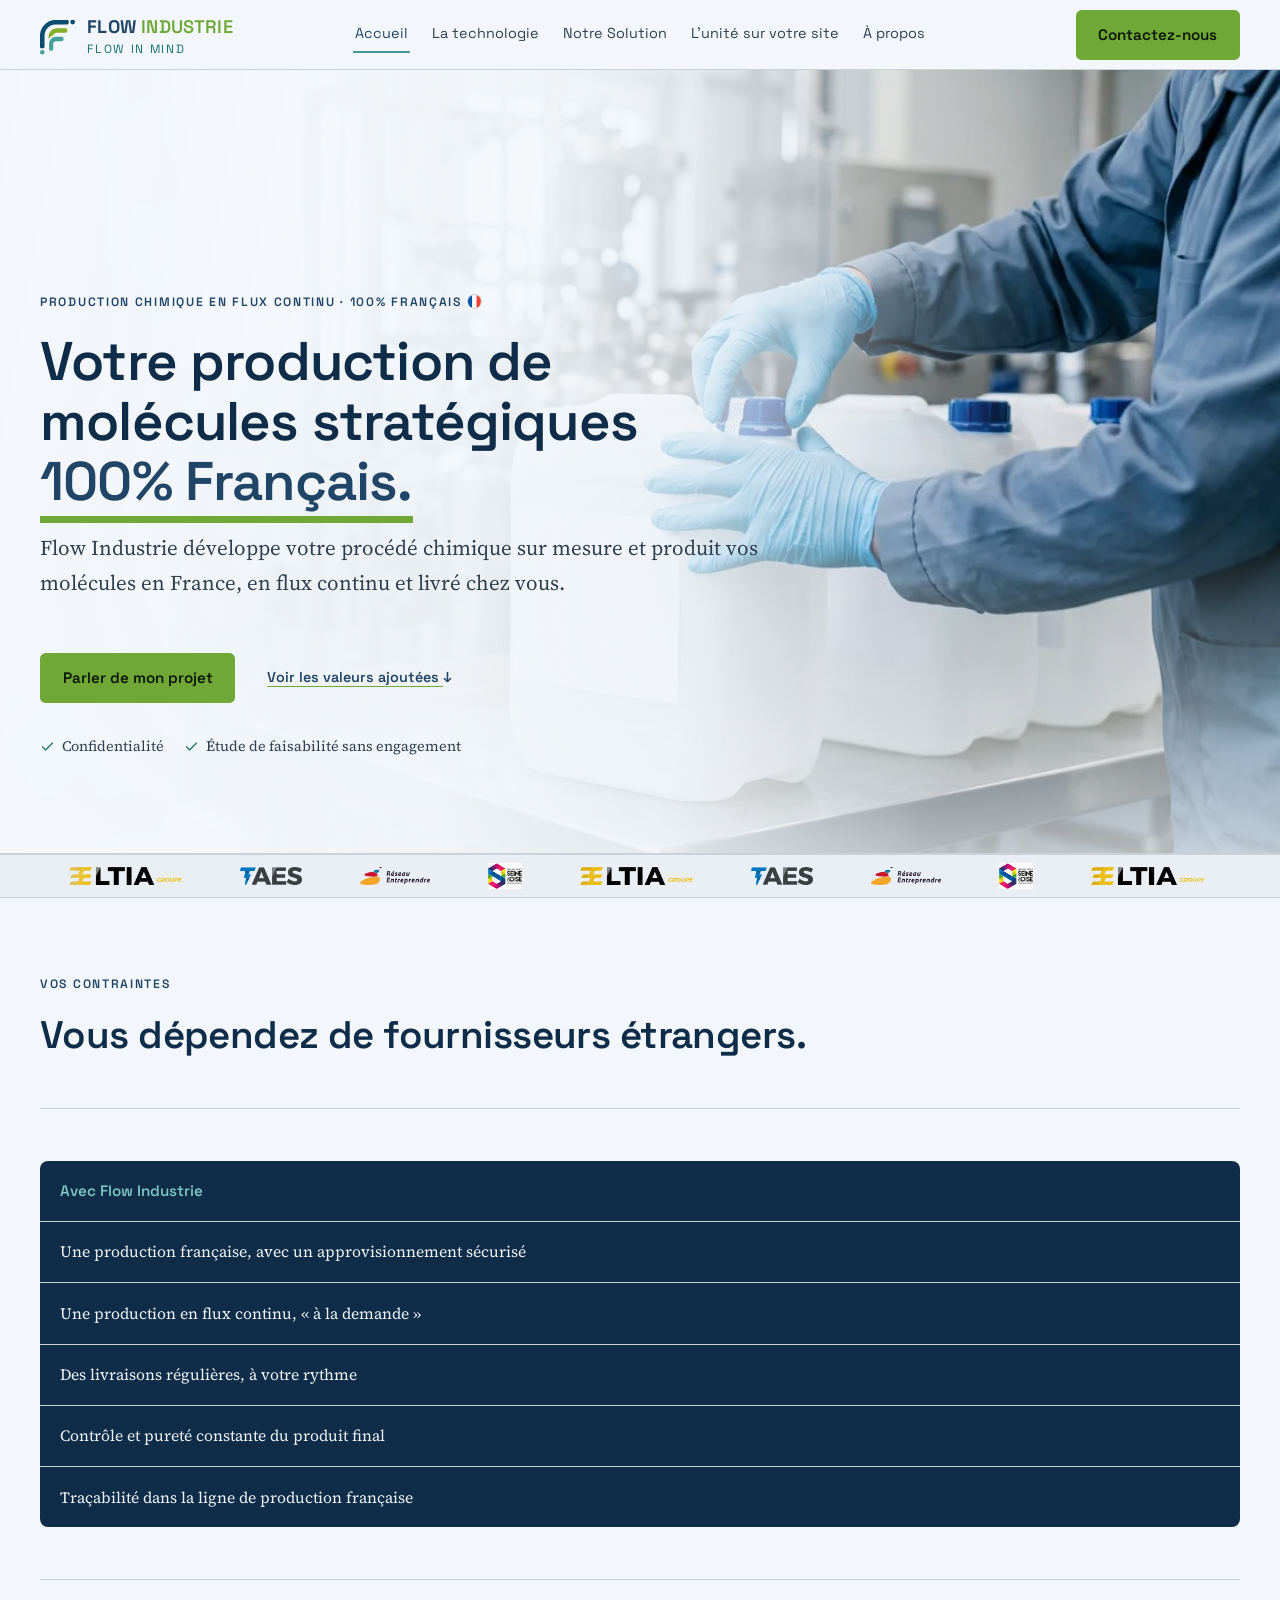
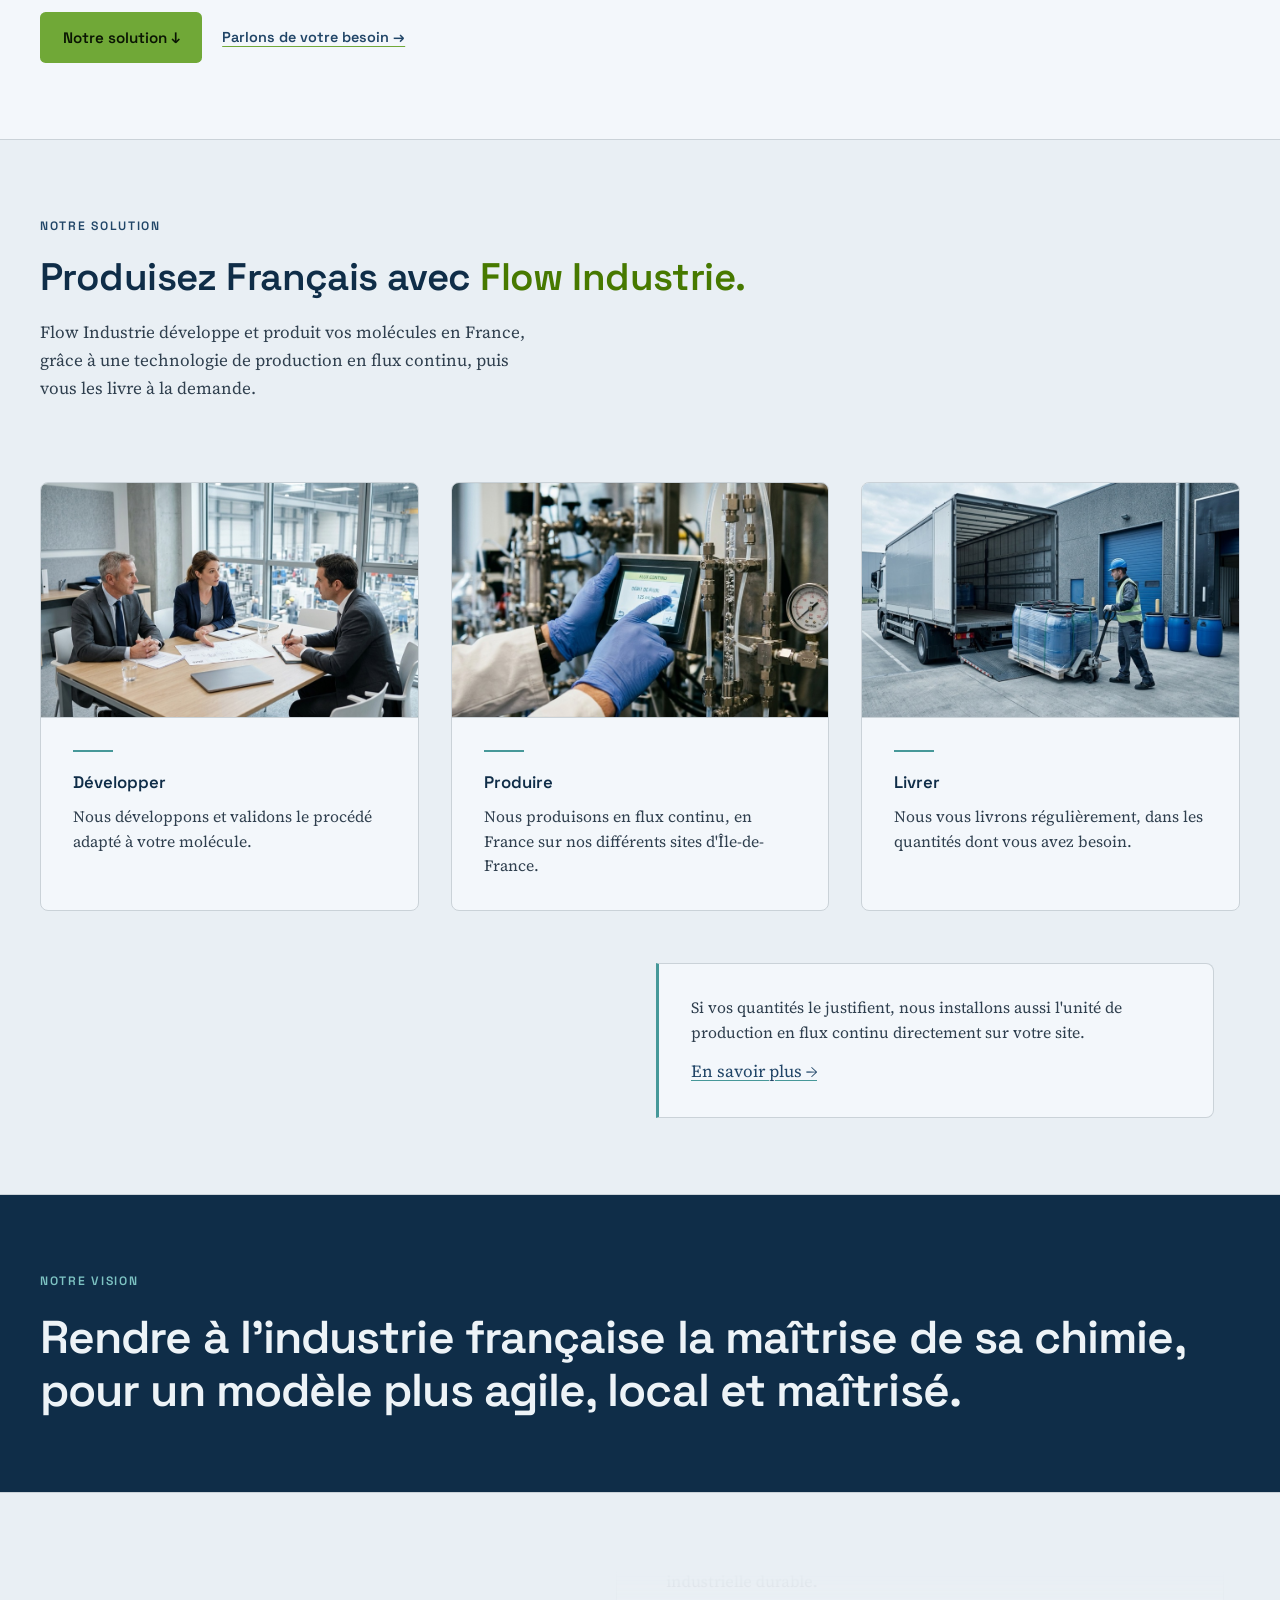
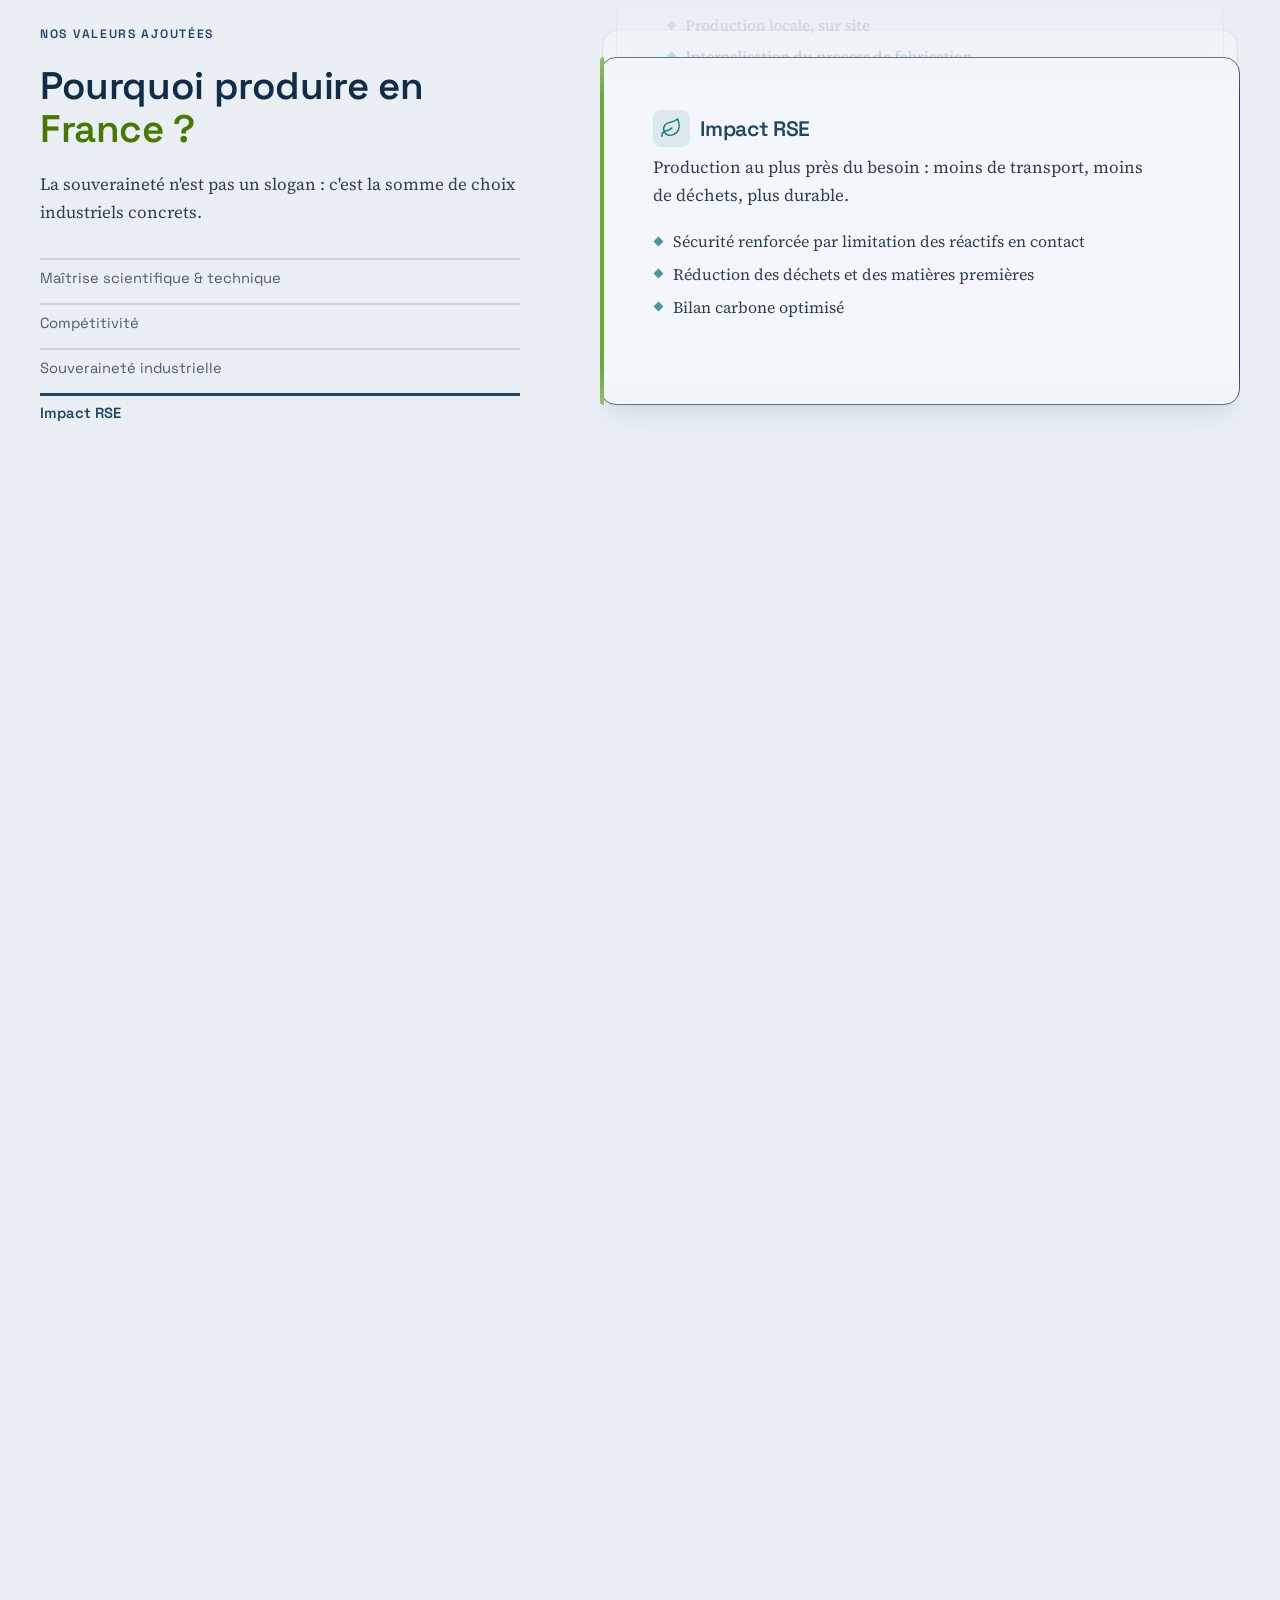
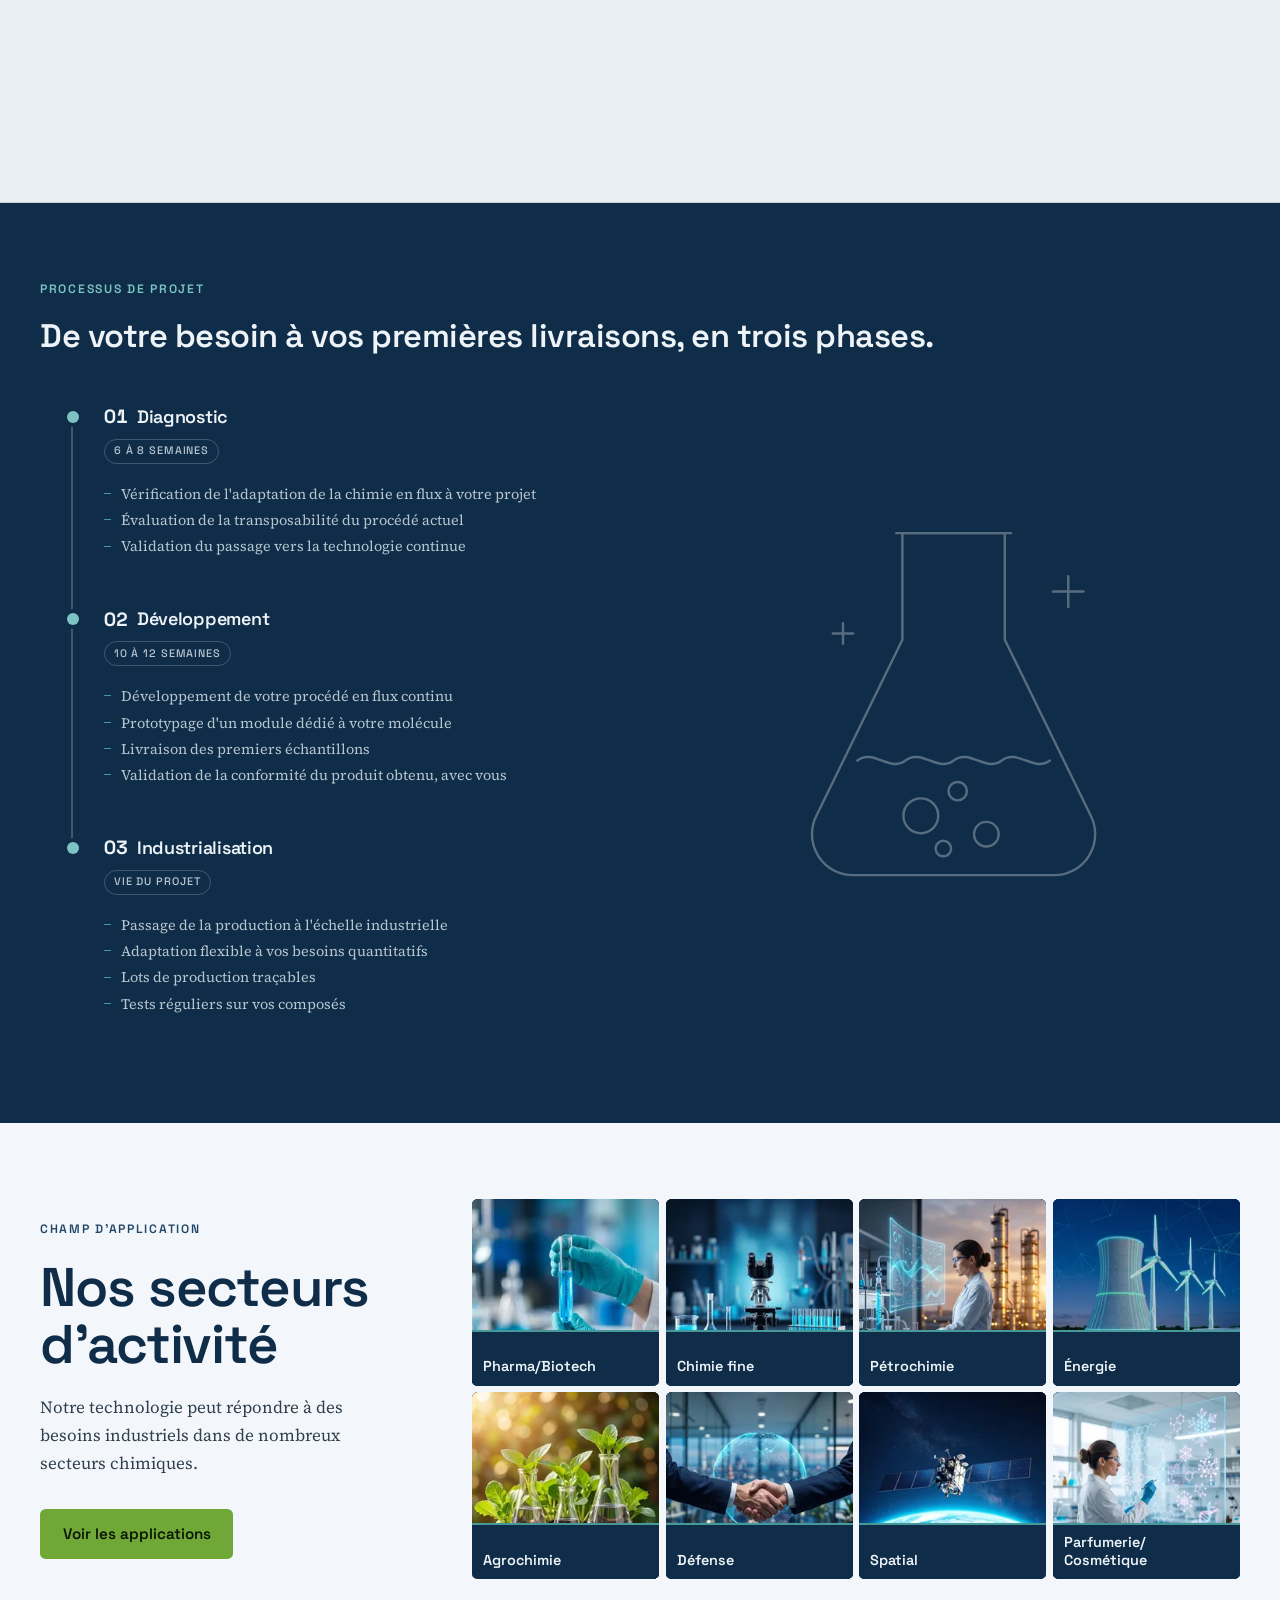
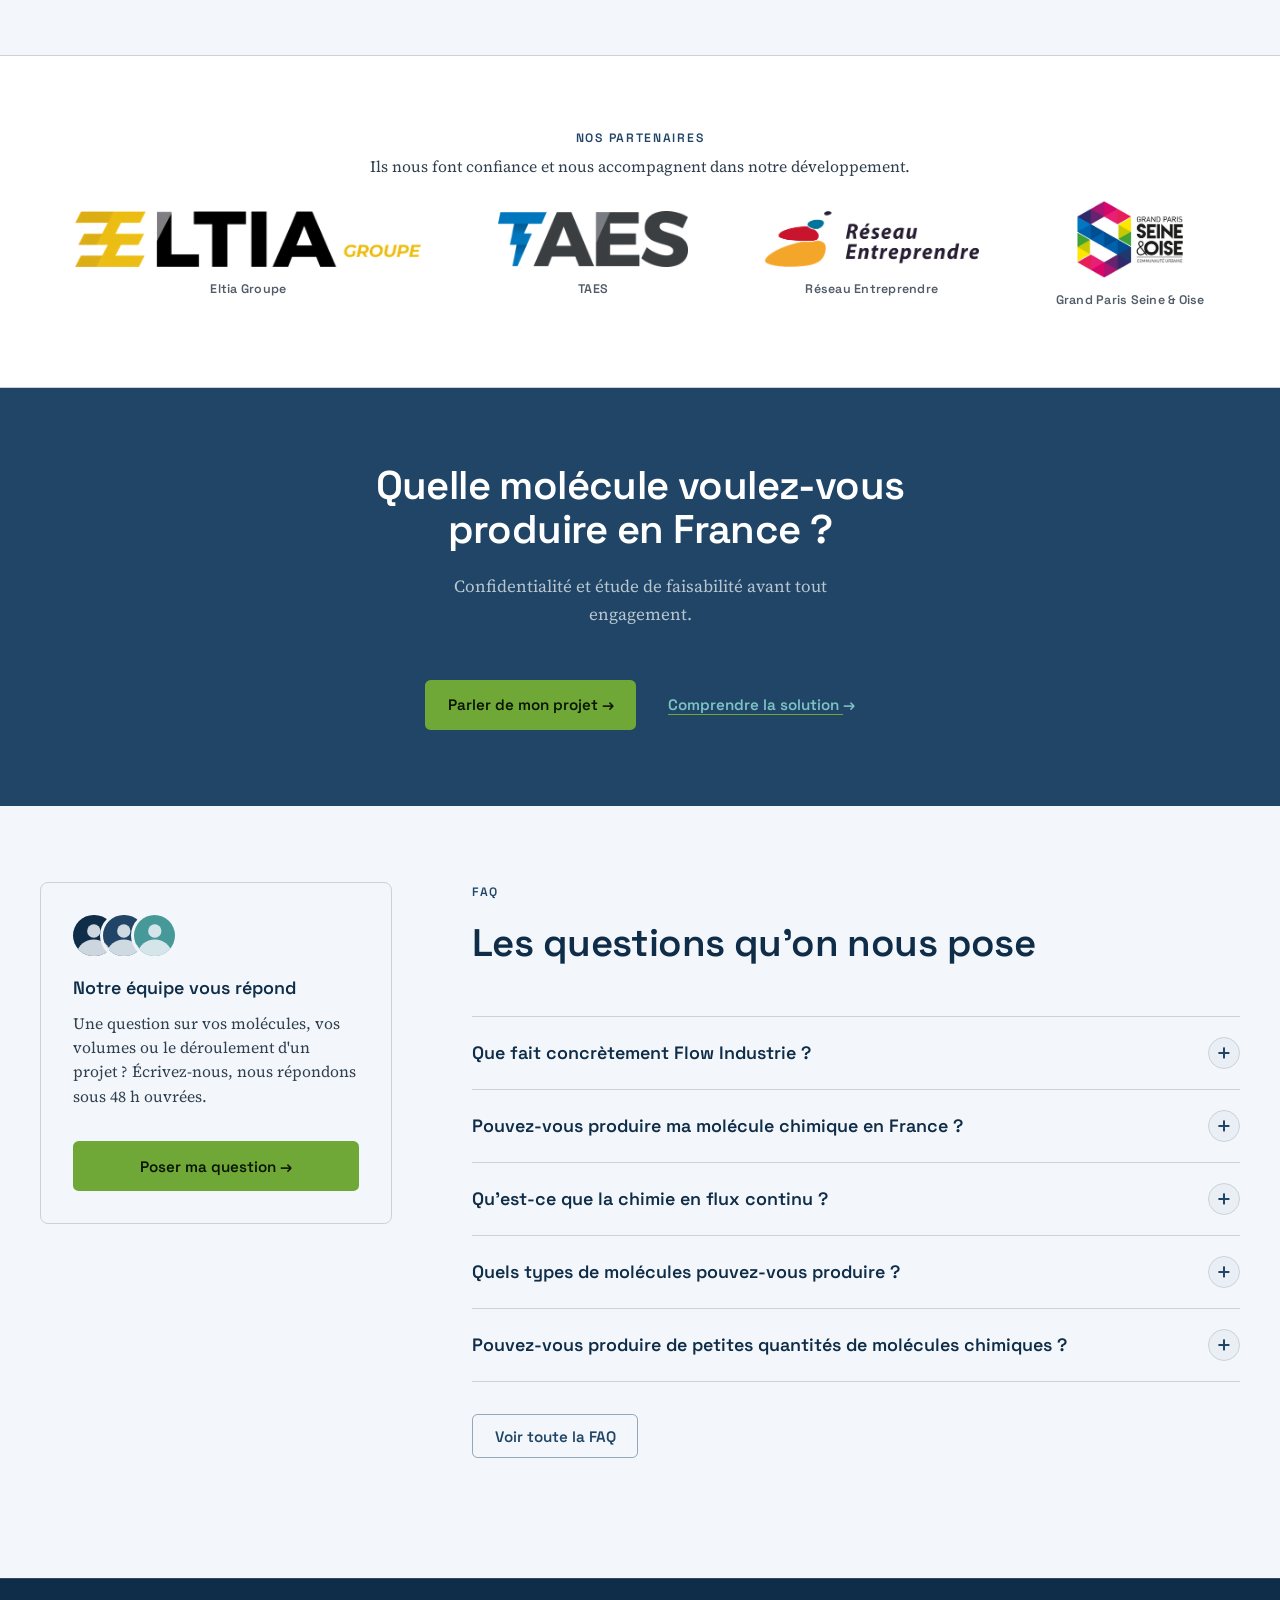
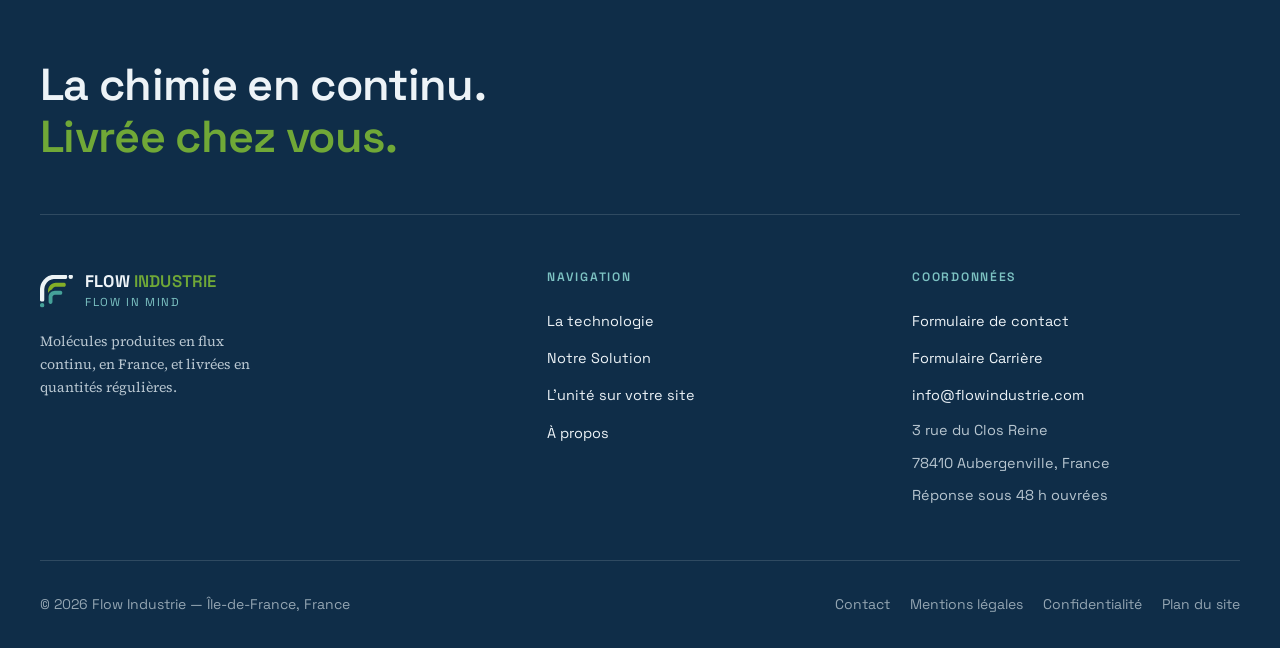
==== index.html @ 733d5241 "Apercu V3 de Flow Industrie, hebergement temporaire de demonstration Paquet construit par demo-githu" ====
<!DOCTYPE html><html lang="fr"> <head><meta name="robots" content="noindex,nofollow"><meta charset="utf-8"><meta name="viewport" content="width=device-width, initial-scale=1"><title>Flow Industrie — Vos molécules produites en France, livrées régulièrement</title><meta name="description" content="Flow Industrie produit vos molécules chimiques en flux continu, en France, et vous livre en quantités régulières : la même molécule, sans l'import."><link rel="canonical" href="https://www.flowindustrie.com/"><link rel="icon" href="favicon.svg" type="image/svg+xml"><link rel="sitemap" href="sitemap-index.xml"><meta property="og:type" content="website"><meta property="og:locale" content="fr_FR"><meta property="og:site_name" content="Flow Industrie"><meta property="og:title" content="Flow Industrie — Vos molécules produites en France, livrées régulièrement"><meta property="og:description" content="Flow Industrie produit vos molécules chimiques en flux continu, en France, et vous livre en quantités régulières : la même molécule, sans l'import."><meta property="og:url" content="https://www.flowindustrie.com/"><meta property="og:image" content="https://www.flowindustrie.com/images/og-unite-modulaire.jpg"><meta property="og:image:width" content="1200"><meta property="og:image:height" content="630"><meta property="og:image:alt" content="Vue de conception de l'unité modulaire de production chimique en flux continu Flow Industrie."><meta name="twitter:card" content="summary_large_image"><link rel="preconnect" href="https://fonts.googleapis.com"><link rel="preconnect" href="https://fonts.gstatic.com" crossorigin><link href="https://fonts.googleapis.com/css2?family=Space+Grotesk:wght@400;500;600;700&family=Source+Serif+4:opsz,wght@8..60,400;8..60,500;8..60,600&display=swap" rel="stylesheet"><script type="application/ld+json">{"@context":"https://schema.org","@type":"Organization","name":"Flow Industrie","slogan":"Flow in Mind","description":"Flow Industrie produit vos molécules chimiques en flux continu, en France, et vous livre en quantités régulières : la même molécule, sans l'import.","url":"https://www.flowindustrie.com/","logo":"https://www.flowindustrie.com/images/logo-flow-industrie.png","email":"info@flowindustrie.com","address":{"@type":"PostalAddress","streetAddress":"3 rue du Clos Reine","postalCode":"78410","addressLocality":"Aubergenville","addressRegion":"Île-de-France","addressCountry":"FR"}}</script><script type="application/ld+json">{"@context":"https://schema.org","@type":"Service","name":"Production de molécules chimiques en flux continu, livrées en France","serviceType":"Production à façon de molécules chimiques en chimie en flux continu, livrée en quantités régulières","provider":{"@type":"Organization","name":"Flow Industrie"},"areaServed":"FR","description":"Flow Industrie produit vos molécules chimiques en flux continu, en France, et vous livre en quantités régulières : la même molécule, sans l'import."}</script><script type="application/ld+json">{"@context":"https://schema.org","@type":"FAQPage","mainEntity":[{"@type":"Question","name":"Que fait concrètement Flow Industrie ?","acceptedAnswer":{"@type":"Answer","text":"Flow Industrie développe, produit et livre des molécules chimiques pour les industriels. Nous prenons en charge le développement du procédé, sa mise à l'échelle puis la production récurrente de la molécule sur notre site en France. Les produits sont ensuite livrés en quantités régulières, adaptées aux besoins de votre production."}},{"@type":"Question","name":"Pouvez-vous produire ma molécule chimique en France ?","acceptedAnswer":{"@type":"Answer","text":"Oui, sous réserve que la molécule et son procédé soient compatibles avec notre technologie de production en flux continu. Chaque projet commence par une étude de faisabilité permettant d'évaluer la molécule, le procédé, les contraintes de production et les volumes nécessaires avant tout engagement."}},{"@type":"Question","name":"Qu'est-ce que la chimie en flux continu ?","acceptedAnswer":{"@type":"Answer","text":"La chimie en flux continu consiste à faire circuler en continu les réactifs dans un équipement de production, plutôt que de réaliser la réaction par lots successifs. Cette technologie permet notamment de mieux contrôler les paramètres du procédé, de produire de manière régulière et d'adapter les volumes de production aux besoins industriels."}},{"@type":"Question","name":"Quels types de molécules pouvez-vous produire ?","acceptedAnswer":{"@type":"Answer","text":"Flow Industrie peut étudier des projets dans différents domaines de la chimie : chimie fine, pharmacie et biotech, énergie, agrochimie, pétrochimie, défense, spatial, parfumerie et cosmétique. La faisabilité dépend toutefois des caractéristiques propres à chaque molécule et de son procédé de synthèse."}},{"@type":"Question","name":"Pouvez-vous produire de petites quantités de molécules chimiques ?","acceptedAnswer":{"@type":"Answer","text":"Oui. L'un des intérêts de notre modèle est de pouvoir produire des quantités régulières, plutôt que d'imposer l'achat et le stockage de grandes quantités de produit. Les volumes peuvent évoluer en fonction des besoins du client, du kilogramme jusqu'à plusieurs dizaines de tonnes par an."}},{"@type":"Question","name":"Quels volumes pouvez-vous produire ?","acceptedAnswer":{"@type":"Answer","text":"Flow Industrie peut accompagner des besoins allant du kilogramme jusqu'à environ 100 tonnes par an, selon la molécule, le procédé et les caractéristiques du projet. Les volumes sont définis avec le client en fonction de sa consommation et de ses besoins industriels."}},{"@type":"Question","name":"Pourquoi produire une molécule chimique en France ?","acceptedAnswer":{"@type":"Answer","text":"Produire une molécule en France permet de réduire la dépendance à un fournisseur éloigné, de mieux maîtriser son approvisionnement et de limiter les contraintes liées au transport et au stockage. Pour une molécule stratégique, une production locale peut également contribuer à sécuriser la continuité de la production industrielle."}},{"@type":"Question","name":"Flow Industrie fait-elle de la sous-traitance chimique ?","acceptedAnswer":{"@type":"Answer","text":"Flow Industrie accompagne les industriels dans le développement, l'industrialisation et la production de leurs molécules chimiques. Notre intervention couvre notamment la mise au point du procédé, la production en flux continu en France et les livraisons régulières du produit fini."}},{"@type":"Question","name":"Comment se déroule un projet avec Flow Industrie ?","acceptedAnswer":{"@type":"Answer","text":"Un projet commence par l'identification de la molécule et une étude de faisabilité. Si le projet est compatible avec notre technologie, nous développons et validons le procédé, puis nous passons à la production et à la mise en place des livraisons récurrentes. Étude de faisabilité → Développement du procédé → Mise à l'échelle → Production → Livraisons régulières"}},{"@type":"Question","name":"Quels sont les avantages de la production chimique en flux continu ?","acceptedAnswer":{"@type":"Answer","text":"La production en flux continu permet notamment un meilleur contrôle du procédé, une production régulière et une adaptation des volumes aux besoins industriels. Elle peut également réduire certaines contraintes liées à la production par lots, selon la nature de la molécule et du procédé."}}]}</script><script>
      (function () {
        var racine = document.documentElement;
        if (window.matchMedia('(prefers-reduced-motion: reduce)').matches) return;
        racine.classList.add('js-mouvement');
        window.setTimeout(function () {
          if (racine.dataset.mouvement !== 'pret') racine.classList.remove('js-mouvement');
        }, 2500);
      })();
    </script><link rel="stylesheet" href="_astro/a-propos.DqSEigQd.css">
<link rel="stylesheet" href="_astro/index.Ccpy-rW3.css">
<link rel="stylesheet" href="_astro/applications.D3SaBpTM.css">
<style>.roulette[data-astro-cid-ecwx7uhs]{display:grid;gap:var(--space-md);list-style:none}.pilier[data-astro-cid-ecwx7uhs]{position:relative;background:var(--color-paper);border:var(--rule);border-radius:var(--radius-lg);padding:var(--space-xl);transition:border-color var(--dur) var(--ease-out),box-shadow var(--dur) var(--ease-out)}@media(max-width:900px){.pilier[data-astro-cid-ecwx7uhs]{padding:var(--space-lg)}}.pilier[data-astro-cid-ecwx7uhs]:hover,.roulette[data-astro-cid-ecwx7uhs][data-pilotage]>.pilier[data-astro-cid-ecwx7uhs]:hover{border-color:var(--color-teal);box-shadow:var(--ombre-survol)}@media(prefers-reduced-motion:reduce){.pilier[data-astro-cid-ecwx7uhs]{transition:none}}.pilier[data-astro-cid-ecwx7uhs]:before{content:"";position:absolute;left:-1px;top:-1px;bottom:-1px;width:.25rem;border-radius:var(--radius-lg) 0 0 var(--radius-lg);background:transparent;transition:background-color var(--dur)}.pilier[data-astro-cid-ecwx7uhs] h3[data-astro-cid-ecwx7uhs]{font-size:var(--text-lg);color:var(--color-petrol)}.resume[data-astro-cid-ecwx7uhs]{margin-top:.4rem;font-size:var(--text-body);color:var(--color-ink-2);max-width:56ch}.points[data-astro-cid-ecwx7uhs]{margin-top:var(--space-md);display:grid;gap:.55rem;list-style:none}.points[data-astro-cid-ecwx7uhs] li[data-astro-cid-ecwx7uhs]{position:relative;padding-left:1.25rem;font-size:1rem;line-height:1.5;color:var(--color-ink-2)}.points[data-astro-cid-ecwx7uhs] li[data-astro-cid-ecwx7uhs]:before{content:"";position:absolute;left:.1rem;top:.52em;width:.4375rem;height:.4375rem;background:var(--color-teal);transform:rotate(45deg)}.roulette[data-astro-cid-ecwx7uhs][data-pilotage]{position:relative;gap:0;padding-block:5.5rem;mask-image:linear-gradient(to bottom,transparent 0,#000 24%,#000 76%,transparent 100%);-webkit-mask-image:linear-gradient(to bottom,transparent 0,#000 24%,#000 76%,transparent 100%)}.roulette[data-astro-cid-ecwx7uhs][data-pilotage]>.pilier[data-astro-cid-ecwx7uhs]{grid-area:1 / 1;--force: 0;border-color:color-mix(in oklab,var(--color-petrol) calc(var(--force) * 100%),var(--color-rule));box-shadow:0 1px 2px oklch(29% .06 248 / calc(.06 * var(--force))),0 .875rem 2rem -.75rem oklch(29% .06 248 / calc(.26 * var(--force)));will-change:transform,opacity}.roulette[data-astro-cid-ecwx7uhs][data-pilotage]>.pilier[data-astro-cid-ecwx7uhs]:before{background:var(--color-accent);opacity:var(--force);transition:none}.commandes[data-astro-cid-ecwx7uhs][hidden]{display:none}.commandes[data-astro-cid-ecwx7uhs]{margin-top:var(--space-lg);display:grid}.commande[data-astro-cid-ecwx7uhs]{width:100%;background:none;border:0;padding:0 0 .9rem;cursor:pointer;text-align:left;font-family:var(--font-display);min-height:2.75rem;display:flex;flex-direction:column;align-items:stretch;justify-content:flex-start}.commande[data-astro-cid-ecwx7uhs] .visuel[data-astro-cid-ecwx7uhs]{display:block;height:2px;background:var(--color-rule);transition:background-color var(--dur),height var(--dur),margin-bottom var(--dur)}.commande[data-astro-cid-ecwx7uhs] .etiquette[data-astro-cid-ecwx7uhs]{display:block;margin-top:.55rem;font-size:.92rem;line-height:1.35;color:var(--color-muted);transition:color var(--dur)}.commande[data-astro-cid-ecwx7uhs]:hover .visuel[data-astro-cid-ecwx7uhs]{background:var(--color-teal)}.commande[data-astro-cid-ecwx7uhs]:hover .etiquette[data-astro-cid-ecwx7uhs]{color:var(--color-ink-2)}.commande[data-astro-cid-ecwx7uhs]:focus-visible{outline:2px solid var(--color-focus);outline-offset:.25rem;border-radius:2px}.commande[data-astro-cid-ecwx7uhs]:active .visuel[data-astro-cid-ecwx7uhs]{background:var(--color-petrol)}.commande[data-astro-cid-ecwx7uhs][aria-current=true] .visuel[data-astro-cid-ecwx7uhs]{background:var(--color-petrol);height:.1875rem;margin-bottom:-1px}.commande[data-astro-cid-ecwx7uhs][aria-current=true] .etiquette[data-astro-cid-ecwx7uhs]{color:var(--color-petrol);font-weight:600}
.surtitre-section[data-astro-cid-xhkvyzga]{font-family:var(--font-display);font-size:.76rem;font-weight:600;letter-spacing:.14em;text-transform:uppercase;color:var(--color-petrol);margin-bottom:var(--space-md)}.vision[data-astro-cid-xhkvyzga]{background:var(--color-petrol-deep);border-block:var(--rule)}.vision[data-astro-cid-xhkvyzga] .wrap[data-astro-cid-xhkvyzga]{padding-block:var(--rythme-demi)}.vision[data-astro-cid-xhkvyzga].part-empruntee{margin-top:2.75rem}.vision[data-astro-cid-xhkvyzga] .surtitre-section[data-astro-cid-xhkvyzga]{color:var(--color-teal-clair)}.phrase[data-astro-cid-xhkvyzga]{font-family:var(--font-display);font-weight:600;font-size:clamp(1.75rem,3.6vw,3.05rem);line-height:1.14;letter-spacing:-.02em;color:var(--color-on-dark)}.vision[data-astro-cid-xhkvyzga][data-pilotage] .mot[data-astro-cid-xhkvyzga]{opacity:0;transition:opacity .45s var(--ease-out)}.vision[data-astro-cid-xhkvyzga][data-pilotage] .mot[data-astro-cid-xhkvyzga].allume{opacity:1}
.cta-fin[data-astro-cid-ozoyvow7]{background:var(--color-petrol-deep);color:var(--color-on-dark)}.cta-fin[data-astro-cid-ozoyvow7].fond-petrol{background:var(--color-petrol)}.cta-fin[data-astro-cid-ozoyvow7] .wrap[data-astro-cid-ozoyvow7]{padding-block:var(--rythme-demi) var(--space-3xl);text-align:center}.cta-fin[data-astro-cid-ozoyvow7].suivie .wrap[data-astro-cid-ozoyvow7]{padding-bottom:var(--rythme-demi)}.cta-titre[data-astro-cid-ozoyvow7]{font-size:clamp(1.8rem,3.4vw,2.5rem);color:#fff;max-width:24ch;margin-inline:auto}.cta-texte[data-astro-cid-ozoyvow7]{margin-top:var(--space-md);color:var(--color-on-dark-2);max-width:52ch;margin-inline:auto}.cta-actions[data-astro-cid-ozoyvow7]{margin-top:var(--space-xl);display:flex;flex-wrap:wrap;align-items:center;justify-content:center;gap:var(--space-lg)}.cta-secondaire[data-astro-cid-ozoyvow7]{font-family:var(--font-display);font-weight:600;font-size:.95rem;color:var(--color-teal-clair);text-decoration-color:var(--color-accent)}
</style>
<link rel="stylesheet" href="_astro/applications.BpqbabYR.css"><link rel="stylesheet" href="_astro/mobile-partage.css"></head> <body> <a class="saut-contenu" href="#contenu">Aller au contenu principal</a> <header class="entete" data-astro-cid-dmqpwcec>  <!-- Niveau 2 — barre principale --> <div class="wrap barre" data-astro-cid-dmqpwcec> <a class="marque" href="index.html" data-astro-cid-dmqpwcec>  <img class="marque-signe" src="logo-flow-industrie.svg" alt="" width="972" height="959" data-astro-cid-dmqpwcec> <span class="marque-texte" data-astro-cid-dmqpwcec> <span class="marque-nom" data-astro-cid-dmqpwcec><b data-astro-cid-dmqpwcec>FLOW</b> <span data-astro-cid-dmqpwcec>INDUSTRIE</span></span> <span class="marque-baseline" data-astro-cid-dmqpwcec>Flow in Mind</span> </span> </a> <nav class="liens" id="menu-principal" aria-label="Navigation principale" data-astro-cid-dmqpwcec> <a href="index.html" aria-current="page" data-astro-cid-dmqpwcec> Accueil </a><a href="technologie/index.html" data-astro-cid-dmqpwcec> La technologie </a><a href="applications/index.html" data-astro-cid-dmqpwcec> Notre Solution </a><a href="unite-sur-votre-site/index.html" data-astro-cid-dmqpwcec> L&#39;unité sur votre site </a><a href="a-propos/index.html" data-astro-cid-dmqpwcec> À propos </a> <a class="btn btn-accent cta-menu" href="contact/index.html" data-astro-cid-dmqpwcec>Contactez-nous</a> </nav> <div class="actions-entete" data-astro-cid-dmqpwcec><a class="btn btn-accent cta-entete" href="contact/index.html" data-astro-cid-dmqpwcec>Contactez-nous</a><button type="button" class="bouton-menu" id="bouton-menu" aria-controls="menu-principal" aria-expanded="false" data-astro-cid-dmqpwcec><span class="barres-menu" aria-hidden="true" data-astro-cid-dmqpwcec><span data-astro-cid-dmqpwcec></span><span data-astro-cid-dmqpwcec></span><span data-astro-cid-dmqpwcec></span></span>Menu</button></div> </div> </header>  <script type="module">const t=document.querySelector(".entete");if(t){let s=null;const l=()=>{const e=window.scrollY>8;e!==s&&(s=e,e?t.dataset.defile="":delete t.dataset.defile)};window.addEventListener("scroll",l,{passive:!0}),l()}</script> <main id="contenu">  <section class="hero" data-astro-cid-j7pv25f6> <div class="wrap hero-grille" data-astro-cid-j7pv25f6>  <div class="hero-texte" data-anim-groupe="monte" data-astro-cid-j7pv25f6>  <p class="hero-surtitre" data-astro-cid-j7pv25f6>Production&nbsp;chimique en&nbsp;flux&nbsp;continu&nbsp;·&nbsp;100%&nbsp;Français<span class="drapeau" role="img" aria-label="France" data-astro-cid-j7pv25f6><svg viewBox="0 0 3 3" width="14" height="14" preserveAspectRatio="none" aria-hidden="true" data-astro-cid-j7pv25f6><rect width="1" height="3" x="0" fill="#0055A4"/><rect width="1" height="3" x="1" fill="#FFFFFF"/><rect width="1" height="3" x="2" fill="#EF4135"/></svg></span></p>   <h1 data-astro-cid-j7pv25f6>Votre production de molécules stratégiques <em class="vert" data-anim="souligne" data-retard="3" data-astro-cid-j7pv25f6>100% Français.</em></h1>  <p class="hero-chapo" data-astro-cid-j7pv25f6>
Flow Industrie développe votre procédé chimique sur mesure et produit vos
          molécules en France, en flux continu et livré chez vous.
</p>  <div class="cta" data-astro-cid-j7pv25f6> <a class="btn btn-accent" href="contact/index.html" data-astro-cid-j7pv25f6>Parler de mon projet</a> <a class="hero-ancre lien-appui" data-sens="bas" href="#valeurs-ajoutees" data-astro-cid-j7pv25f6>Voir les valeurs ajoutées <span aria-hidden="true" data-astro-cid-j7pv25f6>↓</span></a> </div> <ul class="hero-appui" data-astro-cid-j7pv25f6><li data-astro-cid-j7pv25f6><svg class="glyphe" viewBox="0 0 24 24" width="15" height="15" fill="none" stroke="currentColor" stroke-width="2" stroke-linecap="round" stroke-linejoin="round" aria-hidden="true" data-astro-cid-j7pv25f6><path d="m4 12.5 5 5L20 6.5"/></svg><span data-astro-cid-j7pv25f6>Confidentialité</span></li><li data-astro-cid-j7pv25f6><svg class="glyphe" viewBox="0 0 24 24" width="15" height="15" fill="none" stroke="currentColor" stroke-width="2" stroke-linecap="round" stroke-linejoin="round" aria-hidden="true" data-astro-cid-j7pv25f6><path d="m4 12.5 5 5L20 6.5"/></svg><span data-astro-cid-j7pv25f6>Étude de faisabilité sans engagement</span></li></ul> </div> </div>   <picture data-astro-cid-j7pv25f6><!-- Sur telephone et tablette, une photo nativement en portrait (1536x2752), composee pour ce cadre : plafond clair en haut ou se pose le titre, atelier au milieu, bidon et mains gantees en bas. Elle remplit tout le hero, la ou le recadrage paysage precedent ne tenait que la moitie haute. --><source media="(max-width:860px)" type="image/webp" srcset="_astro/unite-hall-espace-texte.BmQSYcXX_port800.webp 800w, _astro/unite-hall-espace-texte.BmQSYcXX_port1536.webp 1536w" sizes="100vw" data-astro-cid-j7pv25f6><img src="_astro/unite-hall-espace-texte.BmQSYcXX_2mOYdv.webp" srcset="_astro/unite-hall-espace-texte.BmQSYcXX_HS0qW.webp 760w, _astro/unite-hall-espace-texte.BmQSYcXX_1jfOqG.webp 1100w, _astro/unite-hall-espace-texte.BmQSYcXX_1F0tlM.webp 1600w, _astro/unite-hall-espace-texte.BmQSYcXX_2mOYdv.webp 1928w" data-anim="voile" data-retard="2" alt="Mains gantées refermant un bidon de produit chimique fini sur une table en inox, atelier de production en arrière-plan." sizes="100vw" loading="eager" fetchpriority="high" data-astro-cid-j7pv25f6="true" decoding="async" width="1928" height="816" class="hero-photo"></picture> </section><section class="bandeau-partenaires" aria-label="Nos partenaires" data-astro-cid-4k7yywj5> <div class="bandeau-interieur" data-astro-cid-4k7yywj5> <div class="piste" data-astro-cid-4k7yywj5> <div class="defile" data-astro-cid-4k7yywj5> <ul class="logos-bande" data-astro-cid-4k7yywj5> <li style="--echelle:1" data-astro-cid-4k7yywj5> <img src="images/partenaires/eltia.png" alt="Eltia Groupe" decoding="async" data-astro-cid-4k7yywj5> </li><li style="--echelle:1" data-astro-cid-4k7yywj5> <img src="images/partenaires/taes.png" alt="TAES" decoding="async" data-astro-cid-4k7yywj5> </li><li style="--echelle:1" data-astro-cid-4k7yywj5> <img src="images/partenaires/reseau-entreprendre.png" alt="Réseau Entreprendre" decoding="async" data-astro-cid-4k7yywj5> </li><li style="--echelle:1.4" data-astro-cid-4k7yywj5> <img src="images/partenaires/grand-paris-seine-oise.png" alt="Grand Paris Seine &amp; Oise" decoding="async" data-astro-cid-4k7yywj5> </li> </ul><ul class="logos-bande" aria-hidden="true" data-astro-cid-4k7yywj5> <li style="--echelle:1" data-astro-cid-4k7yywj5> <img src="images/partenaires/eltia.png" alt="" decoding="async" data-astro-cid-4k7yywj5> </li><li style="--echelle:1" data-astro-cid-4k7yywj5> <img src="images/partenaires/taes.png" alt="" decoding="async" data-astro-cid-4k7yywj5> </li><li style="--echelle:1" data-astro-cid-4k7yywj5> <img src="images/partenaires/reseau-entreprendre.png" alt="" decoding="async" data-astro-cid-4k7yywj5> </li><li style="--echelle:1.4" data-astro-cid-4k7yywj5> <img src="images/partenaires/grand-paris-seine-oise.png" alt="" decoding="async" data-astro-cid-4k7yywj5> </li> </ul><ul class="logos-bande" aria-hidden="true" data-astro-cid-4k7yywj5> <li style="--echelle:1" data-astro-cid-4k7yywj5> <img src="images/partenaires/eltia.png" alt="" decoding="async" data-astro-cid-4k7yywj5> </li><li style="--echelle:1" data-astro-cid-4k7yywj5> <img src="images/partenaires/taes.png" alt="" decoding="async" data-astro-cid-4k7yywj5> </li><li style="--echelle:1" data-astro-cid-4k7yywj5> <img src="images/partenaires/reseau-entreprendre.png" alt="" decoding="async" data-astro-cid-4k7yywj5> </li><li style="--echelle:1.4" data-astro-cid-4k7yywj5> <img src="images/partenaires/grand-paris-seine-oise.png" alt="" decoding="async" data-astro-cid-4k7yywj5> </li> </ul><ul class="logos-bande" aria-hidden="true" data-astro-cid-4k7yywj5> <li style="--echelle:1" data-astro-cid-4k7yywj5> <img src="images/partenaires/eltia.png" alt="" decoding="async" data-astro-cid-4k7yywj5> </li><li style="--echelle:1" data-astro-cid-4k7yywj5> <img src="images/partenaires/taes.png" alt="" decoding="async" data-astro-cid-4k7yywj5> </li><li style="--echelle:1" data-astro-cid-4k7yywj5> <img src="images/partenaires/reseau-entreprendre.png" alt="" decoding="async" data-astro-cid-4k7yywj5> </li><li style="--echelle:1.4" data-astro-cid-4k7yywj5> <img src="images/partenaires/grand-paris-seine-oise.png" alt="" decoding="async" data-astro-cid-4k7yywj5> </li> </ul><ul class="logos-bande" aria-hidden="true" data-astro-cid-4k7yywj5> <li style="--echelle:1" data-astro-cid-4k7yywj5> <img src="images/partenaires/eltia.png" alt="" decoding="async" data-astro-cid-4k7yywj5> </li><li style="--echelle:1" data-astro-cid-4k7yywj5> <img src="images/partenaires/taes.png" alt="" decoding="async" data-astro-cid-4k7yywj5> </li><li style="--echelle:1" data-astro-cid-4k7yywj5> <img src="images/partenaires/reseau-entreprendre.png" alt="" decoding="async" data-astro-cid-4k7yywj5> </li><li style="--echelle:1.4" data-astro-cid-4k7yywj5> <img src="images/partenaires/grand-paris-seine-oise.png" alt="" decoding="async" data-astro-cid-4k7yywj5> </li> </ul><ul class="logos-bande" aria-hidden="true" data-astro-cid-4k7yywj5> <li style="--echelle:1" data-astro-cid-4k7yywj5> <img src="images/partenaires/eltia.png" alt="" decoding="async" data-astro-cid-4k7yywj5> </li><li style="--echelle:1" data-astro-cid-4k7yywj5> <img src="images/partenaires/taes.png" alt="" decoding="async" data-astro-cid-4k7yywj5> </li><li style="--echelle:1" data-astro-cid-4k7yywj5> <img src="images/partenaires/reseau-entreprendre.png" alt="" decoding="async" data-astro-cid-4k7yywj5> </li><li style="--echelle:1.4" data-astro-cid-4k7yywj5> <img src="images/partenaires/grand-paris-seine-oise.png" alt="" decoding="async" data-astro-cid-4k7yywj5> </li> </ul><ul class="logos-bande" aria-hidden="true" data-astro-cid-4k7yywj5> <li style="--echelle:1" data-astro-cid-4k7yywj5> <img src="images/partenaires/eltia.png" alt="" decoding="async" data-astro-cid-4k7yywj5> </li><li style="--echelle:1" data-astro-cid-4k7yywj5> <img src="images/partenaires/taes.png" alt="" decoding="async" data-astro-cid-4k7yywj5> </li><li style="--echelle:1" data-astro-cid-4k7yywj5> <img src="images/partenaires/reseau-entreprendre.png" alt="" decoding="async" data-astro-cid-4k7yywj5> </li><li style="--echelle:1.4" data-astro-cid-4k7yywj5> <img src="images/partenaires/grand-paris-seine-oise.png" alt="" decoding="async" data-astro-cid-4k7yywj5> </li> </ul><ul class="logos-bande" aria-hidden="true" data-astro-cid-4k7yywj5> <li style="--echelle:1" data-astro-cid-4k7yywj5> <img src="images/partenaires/eltia.png" alt="" decoding="async" data-astro-cid-4k7yywj5> </li><li style="--echelle:1" data-astro-cid-4k7yywj5> <img src="images/partenaires/taes.png" alt="" decoding="async" data-astro-cid-4k7yywj5> </li><li style="--echelle:1" data-astro-cid-4k7yywj5> <img src="images/partenaires/reseau-entreprendre.png" alt="" decoding="async" data-astro-cid-4k7yywj5> </li><li style="--echelle:1.4" data-astro-cid-4k7yywj5> <img src="images/partenaires/grand-paris-seine-oise.png" alt="" decoding="async" data-astro-cid-4k7yywj5> </li> </ul> </div> </div> </div> </section>     <section class="split" id="le-constat" aria-labelledby="titre-constat" data-astro-cid-j7pv25f6> <div class="wrap" data-astro-cid-j7pv25f6> <div class="constat-tete" data-anim-groupe="monte" data-astro-cid-j7pv25f6>  <p class="surtitre-section" data-astro-cid-j7pv25f6>Vos contraintes</p>  <h2 class="titre-section" id="titre-constat" data-astro-cid-j7pv25f6>Vous dépendez de fournisseurs étrangers.</h2>  </div>  <div class="bascule-cadre" data-anim="carte" data-retard="1" data-astro-cid-j7pv25f6> <table class="bascule" role="table" data-astro-cid-j7pv25f6>  <caption class="legende-masquee" data-astro-cid-j7pv25f6>Ce qu&#39;une production française et livrée change pour vous.</caption> <thead role="rowgroup" data-astro-cid-j7pv25f6> <tr role="row" data-astro-cid-j7pv25f6> <th role="columnheader" scope="col" class="col-flow" data-astro-cid-j7pv25f6>Avec Flow Industrie</th> </tr> </thead> <tbody role="rowgroup" data-astro-cid-j7pv25f6>  <tr role="row" data-astro-cid-j7pv25f6> <td role="cell" class="col-flow" data-astro-cid-j7pv25f6> Une production française, avec un approvisionnement sécurisé </td> </tr><tr role="row" data-astro-cid-j7pv25f6> <td role="cell" class="col-flow" data-astro-cid-j7pv25f6> Une production en flux continu, « à la demande » </td> </tr><tr role="row" data-astro-cid-j7pv25f6> <td role="cell" class="col-flow" data-astro-cid-j7pv25f6> Des livraisons régulières, à votre rythme </td> </tr><tr role="row" data-astro-cid-j7pv25f6> <td role="cell" class="col-flow" data-astro-cid-j7pv25f6> Contrôle et pureté constante du produit final </td> </tr><tr role="row" data-astro-cid-j7pv25f6> <td role="cell" class="col-flow" data-astro-cid-j7pv25f6> Traçabilité dans la ligne de production française </td> </tr> </tbody> </table> </div>  <div class="constat-pied" data-anim="monte" data-retard="2" data-astro-cid-j7pv25f6> <div class="constat-liens" data-astro-cid-j7pv25f6> <a class="btn btn-accent" data-sens="bas" href="#notre-solution" data-astro-cid-j7pv25f6>Notre solution&nbsp;↓</a> <a class="lien-appui lien-tuile hero-ancre" href="contact/index.html" data-astro-cid-j7pv25f6>
Parlons de votre besoin&nbsp;→</a> </div> </div> </div> </section> <section class="solution" id="notre-solution" aria-labelledby="titre-solution" data-astro-cid-j7pv25f6> <div class="wrap" data-astro-cid-j7pv25f6> <div class="solution-tete" data-anim-groupe="monte" data-astro-cid-j7pv25f6> <p class="surtitre-section" data-astro-cid-j7pv25f6>Notre solution</p>  <h2 class="titre-section" id="titre-solution" data-astro-cid-j7pv25f6>Produisez Français avec <em class="vert" data-astro-cid-j7pv25f6>Flow Industrie.</em></h2> <p class="chapo" data-astro-cid-j7pv25f6>
Flow Industrie développe et produit vos molécules en France, grâce à une
          technologie de production en flux continu, puis vous les livre à la demande.
</p> </div>  <div class="trajet-rouleau" data-trajet data-astro-cid-j7pv25f6><ol class="trajet" data-anim-groupe="carte" data-astro-cid-j7pv25f6> <li data-astro-cid-j7pv25f6><div class="trajet-image" aria-hidden="true" data-astro-cid-j7pv25f6><img src="images/solution/solution-1-reunion.jpg" alt="Trois personnes en reunion de travail autour d'une table de bureau." loading="lazy" decoding="async" width="760" height="475" onload="this.closest('.trajet-image').classList.add('avec-photo')" onerror="this.remove()" data-astro-cid-j7pv25f6><svg class="glyphe" viewBox="0 0 24 24" width="52" height="52" fill="none" stroke="currentColor" stroke-width="1.5" stroke-linecap="round" stroke-linejoin="round" data-astro-cid-j7pv25f6><path d="M9.5 3h5v5.2l4.2 8.6a2 2 0 0 1-1.8 2.9H7.1a2 2 0 0 1-1.8-2.9l4.2-8.6Z"/><path d="M8 14h8"/></svg></div><div class="trajet-corps" data-astro-cid-j7pv25f6> <span class="trajet-filet" aria-hidden="true" data-astro-cid-j7pv25f6></span> <p class="trajet-titre" data-astro-cid-j7pv25f6>Développer</p> <p class="trajet-texte" data-astro-cid-j7pv25f6>
Nous développons et validons le procédé adapté à votre molécule.
</p> </div></li> <li data-astro-cid-j7pv25f6><div class="trajet-image" aria-hidden="true" data-astro-cid-j7pv25f6><img src="images/methode/methode-5-produire.jpg" alt="Main gantee sur l'ecran de commande d'une unite en flux continu, qui affiche le debit de flux." loading="lazy" decoding="async" width="760" height="415" onload="this.closest('.trajet-image').classList.add('avec-photo')" onerror="this.remove()" data-astro-cid-j7pv25f6><svg class="glyphe" viewBox="0 0 24 24" width="52" height="52" fill="none" stroke="currentColor" stroke-width="1.5" stroke-linecap="round" stroke-linejoin="round" data-astro-cid-j7pv25f6><path d="M3.5 19.5V9.5l5.5 3.2V9.5l5.5 3.2V6l6 3.6v9.9"/><path d="M2.5 19.5h19"/></svg></div><div class="trajet-corps" data-astro-cid-j7pv25f6> <span class="trajet-filet" aria-hidden="true" data-astro-cid-j7pv25f6></span> <p class="trajet-titre" data-astro-cid-j7pv25f6>Produire</p> <p class="trajet-texte" data-astro-cid-j7pv25f6>
Nous produisons en flux continu, en France sur nos différents sites
            d'Île-de-France.
</p> </div></li> <li data-astro-cid-j7pv25f6><div class="trajet-image" aria-hidden="true" data-astro-cid-j7pv25f6><img src="images/solution/solution-3-chargement.jpg" alt="Operateur chargeant une palette de futs chimiques dans la remorque d'un camion, sur un quai industriel." loading="lazy" decoding="async" width="760" height="475" onload="this.closest('.trajet-image').classList.add('avec-photo')" onerror="this.remove()" data-astro-cid-j7pv25f6><svg class="glyphe" viewBox="0 0 24 24" width="52" height="52" fill="none" stroke="currentColor" stroke-width="1.5" stroke-linecap="round" stroke-linejoin="round" data-astro-cid-j7pv25f6><path d="M2.5 7.5h10v9h-10z"/><path d="M12.5 11h4l3 3v2.5h-7z"/><circle cx="6" cy="18" r="1.6"/><circle cx="16.5" cy="18" r="1.6"/></svg></div><div class="trajet-corps" data-astro-cid-j7pv25f6> <span class="trajet-filet" aria-hidden="true" data-astro-cid-j7pv25f6></span> <p class="trajet-titre" data-astro-cid-j7pv25f6>Livrer</p> <p class="trajet-texte" data-astro-cid-j7pv25f6>
Nous vous livrons régulièrement, dans les quantités dont vous avez besoin.
</p> </div></li> </ol><div class="trajet-commandes" data-astro-cid-j7pv25f6><button type="button" class="trajet-fleche" data-trajet-prec aria-label="Étape précédente" data-astro-cid-j7pv25f6><svg viewBox="0 0 24 24" width="18" height="18" fill="none" stroke="currentColor" stroke-width="2" stroke-linecap="round" stroke-linejoin="round" aria-hidden="true"><path d="M15 5 8 12l7 7"/></svg></button><p class="rouleau-rang" aria-live="polite" data-astro-cid-j7pv25f6><span data-trajet-rang>1</span>&#8201;/&#8201;<span data-trajet-total>3</span></p><button type="button" class="trajet-fleche" data-trajet-suiv aria-label="Étape suivante" data-astro-cid-j7pv25f6><svg viewBox="0 0 24 24" width="18" height="18" fill="none" stroke="currentColor" stroke-width="2" stroke-linecap="round" stroke-linejoin="round" aria-hidden="true"><path d="m9 5 7 7-7 7"/></svg></button></div></div><div class="solution-pied" data-astro-cid-j7pv25f6><div class="solution-liens" data-anim="monte" data-retard="1" data-astro-cid-j7pv25f6> <a class="btn btn-accent" data-sens="bas" href="#valeurs-ajoutees" data-astro-cid-j7pv25f6>Voir les valeurs ajoutées&nbsp;↓</a> <a class="lien-appui lien-tuile hero-ancre" data-sens="bas" href="#deroulement" data-astro-cid-j7pv25f6>
Comment nous fonctionnons&nbsp;?&nbsp;↓</a> </div> <aside class="solution-etape2" data-anim="carte" data-retard="2" data-astro-cid-j7pv25f6> <p data-astro-cid-j7pv25f6>
Si vos quantités le justifient, nous installons aussi l'unité de production en flux
          continu directement sur votre site.
</p> <a class="lien-texte" href="unite-sur-votre-site/index.html" data-astro-cid-j7pv25f6>
En savoir plus <span aria-hidden="true" data-astro-cid-j7pv25f6>→</span> </a> </aside></div>   </div> </section>   <section class="vision" data-vision aria-labelledby="titre-vision" data-astro-cid-xhkvyzga> <div class="wrap" data-astro-cid-xhkvyzga> <p class="surtitre-section" data-astro-cid-xhkvyzga>Notre vision</p>  <p class="phrase" id="titre-vision" data-astro-cid-xhkvyzga> <span class="mot" data-astro-cid-xhkvyzga>Rendre</span>  <span class="mot" data-astro-cid-xhkvyzga>à</span>  <span class="mot" data-astro-cid-xhkvyzga>l&#39;industrie</span>  <span class="mot" data-astro-cid-xhkvyzga>française</span>  <span class="mot" data-astro-cid-xhkvyzga>la</span>  <span class="mot" data-astro-cid-xhkvyzga>maîtrise</span>  <span class="mot" data-astro-cid-xhkvyzga>de</span>  <span class="mot" data-astro-cid-xhkvyzga>sa</span>  <span class="mot" data-astro-cid-xhkvyzga>chimie,</span>  <span class="mot" data-astro-cid-xhkvyzga>pour</span>  <span class="mot" data-astro-cid-xhkvyzga>un</span>  <span class="mot" data-astro-cid-xhkvyzga>modèle</span>  <span class="mot" data-astro-cid-xhkvyzga>plus</span>  <span class="mot" data-astro-cid-xhkvyzga>agile,</span>  <span class="mot" data-astro-cid-xhkvyzga>local</span>  <span class="mot" data-astro-cid-xhkvyzga>et</span>  <span class="mot" data-astro-cid-xhkvyzga>maîtrisé.</span>  </p> </div> </section>  <script type="module">const m=Array.from(document.querySelectorAll("[data-vision]"));if(m.length&&!window.matchMedia("(prefers-reduced-motion: reduce)").matches)for(const e of m){const a=e.querySelector(".phrase"),t=Array.from(e.querySelectorAll(".mot"));if(!a||!t.length)continue;e.dataset.pilotage="";let i=null,o=!0,c=-1;const u=()=>{i=null;const n=a.getBoundingClientRect(),d=window.innerHeight,h=d*.4+n.height;if(!h)return;const f=Math.min(1,Math.max(0,(d*.85-n.top)/h)),l=Math.round(f*t.length);if(l!==c){c=l;for(let r=0;r<t.length;r++)t[r].classList.toggle("allume",r<l)}},s=()=>{i!==null||!o||(i=requestAnimationFrame(u))};"IntersectionObserver"in window&&new IntersectionObserver(([n])=>{o=n.isIntersecting,o&&s()},{rootMargin:"200px 0px"}).observe(e),window.addEventListener("scroll",s,{passive:!0}),window.addEventListener("resize",s,{passive:!0}),u()}</script> <section class="split-piliers" id="valeurs-ajoutees" data-astro-cid-j7pv25f6> <div class="piste" data-piste data-astro-cid-j7pv25f6> <div class="wrap ecran" data-astro-cid-j7pv25f6>  <div class="colonne-cadre" data-anim-groupe="monte" data-astro-cid-ecwx7uhs> <p class="surtitre-section" data-astro-cid-j7pv25f6>Nos valeurs ajoutées</p> <h2 class="titre-section" data-astro-cid-j7pv25f6>Pourquoi produire en <em class="vert" data-astro-cid-j7pv25f6>France&nbsp;?</em></h2> <p class="chapo" data-astro-cid-j7pv25f6>La souveraineté n'est pas un slogan : c'est la somme de choix industriels concrets.</p>   <div class="commandes" role="group" aria-label="Choisir un pilier" hidden data-commandes data-astro-cid-ecwx7uhs> <button type="button" class="commande" data-astro-cid-ecwx7uhs> <span class="visuel" aria-hidden="true" data-astro-cid-ecwx7uhs></span> <span class="etiquette" data-astro-cid-ecwx7uhs>Maîtrise scientifique &amp; technique</span> </button><button type="button" class="commande" data-astro-cid-ecwx7uhs> <span class="visuel" aria-hidden="true" data-astro-cid-ecwx7uhs></span> <span class="etiquette" data-astro-cid-ecwx7uhs>Compétitivité</span> </button><button type="button" class="commande" data-astro-cid-ecwx7uhs> <span class="visuel" aria-hidden="true" data-astro-cid-ecwx7uhs></span> <span class="etiquette" data-astro-cid-ecwx7uhs>Souveraineté industrielle</span> </button><button type="button" class="commande" data-astro-cid-ecwx7uhs> <span class="visuel" aria-hidden="true" data-astro-cid-ecwx7uhs></span> <span class="etiquette" data-astro-cid-ecwx7uhs>Impact RSE</span> </button> </div> </div> <ul class="roulette" data-roulette data-astro-cid-ecwx7uhs> <li class="pilier" data-astro-cid-ecwx7uhs> <h3 class="avec-icone" data-astro-cid-ecwx7uhs><span class="icone-bloc" aria-hidden="true" data-astro-cid-ecwx7uhs><svg class="glyphe" viewBox="0 0 24 24" width="22" height="22" fill="none" stroke="currentColor" stroke-width="1.5" stroke-linecap="round" stroke-linejoin="round" data-astro-cid-ecwx7uhs><circle cx="6" cy="7" r="2.4"/><circle cx="18" cy="9" r="2.4"/><circle cx="11" cy="17.5" r="2.4"/><path d="M8.2 7.7 15.7 8.6M16.8 11.2l-4.2 4.3M9.3 15.6 7 9.3"/></svg></span>Maîtrise scientifique &amp; technique</h3> <p class="resume" data-astro-cid-ecwx7uhs>Un procédé conçu, validé et piloté par des chimistes du flux continu.</p> <ul class="points" data-astro-cid-ecwx7uhs> <li data-astro-cid-ecwx7uhs>Réduction des volumes réacteurs</li><li data-astro-cid-ecwx7uhs>Traçabilité</li><li data-astro-cid-ecwx7uhs>Production à la demande &amp; sans interruption</li><li data-astro-cid-ecwx7uhs>Modularité</li> </ul> </li><li class="pilier" data-astro-cid-ecwx7uhs> <h3 class="avec-icone" data-astro-cid-ecwx7uhs><span class="icone-bloc" aria-hidden="true" data-astro-cid-ecwx7uhs><svg class="glyphe" viewBox="0 0 24 24" width="22" height="22" fill="none" stroke="currentColor" stroke-width="1.5" stroke-linecap="round" stroke-linejoin="round" data-astro-cid-ecwx7uhs><path d="M4 19.5h16"/><path d="M6.5 19.5V13M11 19.5V8.5M15.5 19.5v-4M20 19.5V5"/></svg></span>Compétitivité</h3> <p class="resume" data-astro-cid-ecwx7uhs>Le flux continu réduit les coûts de production.</p> <ul class="points" data-astro-cid-ecwx7uhs> <li data-astro-cid-ecwx7uhs>Performances élevées et pureté inégalée</li><li data-astro-cid-ecwx7uhs>Réduction temps développement &amp; industrialisation</li><li data-astro-cid-ecwx7uhs>Suppression des stocks et des coûts logistiques</li> </ul> </li><li class="pilier" data-astro-cid-ecwx7uhs> <h3 class="avec-icone" data-astro-cid-ecwx7uhs><span class="icone-bloc" aria-hidden="true" data-astro-cid-ecwx7uhs><svg class="glyphe" viewBox="0 0 24 24" width="22" height="22" fill="none" stroke="currentColor" stroke-width="1.5" stroke-linecap="round" stroke-linejoin="round" data-astro-cid-ecwx7uhs><path d="M12 2.6 20.5 7v10L12 21.4 3.5 17V7Z"/><path d="m9 12 2.2 2.2L15.4 10"/></svg></span>Souveraineté industrielle</h3> <p class="resume" data-astro-cid-ecwx7uhs>Une production 100% française, pour une souveraineté industrielle durable.</p> <ul class="points" data-astro-cid-ecwx7uhs> <li data-astro-cid-ecwx7uhs>Production locale, sur site</li><li data-astro-cid-ecwx7uhs>Internalisation du process de fabrication</li><li data-astro-cid-ecwx7uhs>Maîtrise des paramètres de réaction</li> </ul> </li><li class="pilier" data-astro-cid-ecwx7uhs> <h3 class="avec-icone" data-astro-cid-ecwx7uhs><span class="icone-bloc" aria-hidden="true" data-astro-cid-ecwx7uhs><svg class="glyphe" viewBox="0 0 24 24" width="22" height="22" fill="none" stroke="currentColor" stroke-width="1.5" stroke-linecap="round" stroke-linejoin="round" data-astro-cid-ecwx7uhs><path d="M11 20A7 7 0 0 1 9.8 6.1C15.5 5 17 4.5 19 2c1 2 2 4.2 2 8 0 5.5-4.8 10-10 10Z"/><path d="M2 21c0-3 1.85-5.36 5.08-6C9.5 14.5 12 13 13 12"/></svg></span>Impact RSE</h3> <p class="resume" data-astro-cid-ecwx7uhs>Production au plus près du besoin : moins de transport, moins de déchets, plus durable.</p> <ul class="points" data-astro-cid-ecwx7uhs> <li data-astro-cid-ecwx7uhs>Sécurité renforcée par limitation des réactifs en contact</li><li data-astro-cid-ecwx7uhs>Réduction des déchets et des matières premières</li><li data-astro-cid-ecwx7uhs>Bilan carbone optimisé</li> </ul> </li> </ul>  <script type="module">const s=document.querySelector("[data-roulette]"),p=document.querySelector("[data-commandes]");if(s&&p){const a=Array.from(s.querySelectorAll(".pilier")),u=Array.from(p.querySelectorAll(".commande"));if(a.length>1&&u.length===a.length){s.dataset.pilotage="",p.hidden=!1;const A=s.closest("section")??s,g=s.closest("[data-piste]"),m=a.length-1,w=window.matchMedia("(prefers-reduced-motion: reduce)"),x=62,S=.16;let l=0,r=0,c=null,f=!0,b=-1;const d=()=>{for(let t=0;t<a.length;t++){const i=t-r,n=Math.abs(i),o=a[t],F=n>=1.75?0:Math.max(0,1-n*.62);o.style.transform=`translateY(${(i*x).toFixed(2)}%) scale(${(1-Math.min(n,2)*.05).toFixed(4)})`,o.style.opacity=F.toFixed(3),o.style.zIndex=String(10-Math.round(n*4)),o.style.setProperty("--force",Math.max(0,1-n*1.6).toFixed(3)),o.style.pointerEvents=n<.5?"auto":"none"}const e=Math.min(m,Math.max(0,Math.round(r)));e!==b&&(b=e,u.forEach((t,i)=>{i===e?t.setAttribute("aria-current","true"):t.removeAttribute("aria-current")}))},y=()=>{const e=l-r;if(Math.abs(e)<.001||w.matches){r=l,d(),c=null;return}r+=e*S,d(),c=requestAnimationFrame(y)},E=()=>{c!==null&&cancelAnimationFrame(c),c=requestAnimationFrame(y)},M=e=>{l=Math.min(m,Math.max(0,e)),E()},h=()=>{const e=window.innerHeight;let t;if(g){const i=g.getBoundingClientRect(),n=i.height-e;n>e*.5&&(t=-i.top/n)}if(t===void 0){const i=s.getBoundingClientRect(),n=e*.45,o=e*.3-i.height;if(n<=o)return;t=(n-i.top)/(n-o)}M(t*m)},v=()=>{f&&h()};u.forEach((e,t)=>{e.addEventListener("click",()=>M(t))}),"IntersectionObserver"in window&&new IntersectionObserver(([e])=>{f=e.isIntersecting,f&&v()},{rootMargin:"300px 0px"}).observe(s),window.addEventListener("scroll",v,{passive:!0}),window.addEventListener("resize",v,{passive:!0}),document.addEventListener("visibilitychange",()=>{document.visibilityState==="visible"&&(c=null,h(),r=l,d())}),h(),r=l,d()}}</script> </div> </div> </section><section class="deroulement deroulement-colonne" id="deroulement" data-astro-cid-j7pv25f6> <span class="filigrane-chimie" aria-hidden="true" data-astro-cid-j7pv25f6><svg viewBox="4.5 2.5 15 18" fill="none" stroke="currentColor" stroke-linecap="round" stroke-linejoin="round" data-astro-cid-j7pv25f6><path d="M9.5 3h5v5.2l4.2 8.6a2 2 0 0 1-1.8 2.9H7.1a2 2 0 0 1-1.8-2.9l4.2-8.6Z"/><path d="M9.2 3h5.6"/><path d="M7.3 14.1c.78-.6 1.57.6 2.35 0s1.57.6 2.35 0 1.57.6 2.35 0 1.57.6 2.35 0"/><circle cx="10.4" cy="16.8" r=".85"/><circle cx="13.6" cy="17.7" r=".6"/><circle cx="12.2" cy="15.6" r=".45"/><circle cx="11.5" cy="18.4" r=".38"/><path d="M17.6 5.1v1.5M16.85 5.85h1.5"/><path d="M6.6 7.4v1M6.1 7.9h1"/></svg></span> <div class="piste" data-astro-cid-j7pv25f6> <div class="ecran" data-astro-cid-j7pv25f6> <div class="cadrage" data-anim-groupe="monte" data-astro-cid-j7pv25f6>  <p class="surtitre-section" data-astro-cid-j7pv25f6>Processus de projet</p>  <h2 class="titre-section" data-astro-cid-j7pv25f6>De votre besoin à vos premières livraisons, en trois phases.</h2>     <ol class="frise sombre" data-frise aria-hidden="true" data-astro-cid-z3vkjzr4> <li class="station" data-astro-cid-z3vkjzr4> <span class="puce" data-astro-cid-z3vkjzr4></span> <span class="nom" data-astro-cid-z3vkjzr4>Diagnostic</span> <span class="duree" data-astro-cid-z3vkjzr4>6 à 8 semaines</span> </li><li class="station" data-astro-cid-z3vkjzr4> <span class="puce" data-astro-cid-z3vkjzr4></span> <span class="nom" data-astro-cid-z3vkjzr4>Développement</span> <span class="duree" data-astro-cid-z3vkjzr4>10 à 12 semaines</span> </li><li class="station" data-astro-cid-z3vkjzr4> <span class="puce" data-astro-cid-z3vkjzr4></span> <span class="nom" data-astro-cid-z3vkjzr4>Industrialisation</span> <span class="duree" data-astro-cid-z3vkjzr4>vie du projet</span> </li> </ol>  </div> <div class="zone" data-zone data-astro-cid-ynlpztoc> <ol class="rail" data-rail data-astro-cid-ynlpztoc> <li class="case" data-anim="monte" data-astro-cid-ynlpztoc> <article class="carte" data-carte data-astro-cid-ynlpztoc> <header class="tete" data-astro-cid-ynlpztoc>  <span class="tete-titre" data-astro-cid-ynlpztoc> <span class="num" aria-hidden="true" data-astro-cid-ynlpztoc> 01 </span> <h3 data-astro-cid-ynlpztoc>Diagnostic</h3> </span> <span class="duree" data-astro-cid-ynlpztoc>6 à 8 semaines</span> </header> <ul class="etapes" data-astro-cid-ynlpztoc> <li data-astro-cid-ynlpztoc>Vérification de l&#39;adaptation de la chimie en flux à votre projet</li><li data-astro-cid-ynlpztoc>Évaluation de la transposabilité du procédé actuel</li><li data-astro-cid-ynlpztoc>Validation du passage vers la technologie continue</li> </ul> </article> </li><li class="case" data-anim="monte" data-astro-cid-ynlpztoc> <article class="carte" data-carte data-astro-cid-ynlpztoc> <header class="tete" data-astro-cid-ynlpztoc>  <span class="tete-titre" data-astro-cid-ynlpztoc> <span class="num" aria-hidden="true" data-astro-cid-ynlpztoc> 02 </span> <h3 data-astro-cid-ynlpztoc>Développement</h3> </span> <span class="duree" data-astro-cid-ynlpztoc>10 à 12 semaines</span> </header> <ul class="etapes" data-astro-cid-ynlpztoc> <li data-astro-cid-ynlpztoc>Développement de votre procédé en flux continu</li><li data-astro-cid-ynlpztoc>Prototypage d&#39;un module dédié à votre molécule</li><li data-astro-cid-ynlpztoc>Livraison des premiers échantillons</li><li data-astro-cid-ynlpztoc>Validation de la conformité du produit obtenu, avec vous</li> </ul> </article> </li><li class="case" data-anim="monte" data-astro-cid-ynlpztoc> <article class="carte" data-carte data-astro-cid-ynlpztoc> <header class="tete" data-astro-cid-ynlpztoc>  <span class="tete-titre" data-astro-cid-ynlpztoc> <span class="num" aria-hidden="true" data-astro-cid-ynlpztoc> 03 </span> <h3 data-astro-cid-ynlpztoc>Industrialisation</h3> </span> <span class="duree" data-astro-cid-ynlpztoc>vie du projet</span> </header> <ul class="etapes" data-astro-cid-ynlpztoc> <li data-astro-cid-ynlpztoc>Passage de la production à l&#39;échelle industrielle</li><li data-astro-cid-ynlpztoc>Adaptation flexible à vos besoins quantitatifs</li><li data-astro-cid-ynlpztoc>Lots de production traçables</li><li data-astro-cid-ynlpztoc>Tests réguliers sur vos composés</li> </ul> </article> </li>    <li class="case-butoir" aria-hidden="true" data-astro-cid-ynlpztoc></li> </ol> </div>  <script type="module">const e=document.querySelector("[data-zone]"),l=e?.querySelector("[data-rail]");if(e&&l){const u=Array.from(l.querySelectorAll("[data-carte]")),a=e.closest("section"),r=a?.querySelector("[data-piste]")??null,d=a?.querySelector("[data-ecran]")??null,z=a?Array.from(a.querySelectorAll("[data-frise] .station")):[];if(u.length>1){const v=window.matchMedia("(min-width: 901px) and (min-height: 640px)"),y=window.matchMedia("(prefers-reduced-motion: reduce)");let i=!1,E=0,w=0,x=0,m=-1,h=!1;const C=()=>v.matches&&!y.matches&&!!r&&!!d,A=()=>{const n=C();n!==i&&(i=n,i?(e.scrollLeft=0,e.dataset.pilotage="",a?.setAttribute("data-pilotage","")):(l.style.transform="",delete e.dataset.pilotage,a?.removeAttribute("data-pilotage"))),x=Math.max(0,l.scrollWidth-e.clientWidth),i&&r&&d&&(E=Math.max(1,r.offsetHeight-d.offsetHeight),w=parseFloat(getComputedStyle(d).top)||0)},L=n=>{const c=e.clientWidth*.22;let t=0,M=1/0;u.forEach((s,o)=>{const g=s.offsetLeft+n,S=g+s.offsetWidth,W=c<g?g-c:c>S?c-S:0;W<M&&(M=W,t=o)}),t!==m&&(m=t,u.forEach((s,o)=>{s.dataset.actif=o===t?"on":"off"}),z.forEach((s,o)=>{s.dataset.etat=o===t?"active":o<t?"passe":"attente"}))},p=()=>{if(i&&r){const n=r.getBoundingClientRect().top,t=-Math.min(1,Math.max(0,(w-n)/E))*x;l.style.transform=`translate3d(${t.toFixed(1)}px, 0, 0)`,L(t)}else L(-e.scrollLeft)},q=()=>{h||(h=!0,requestAnimationFrame(()=>{h=!1,p()}))},f=()=>{A(),m=-1,p()};A(),p(),window.addEventListener("scroll",q,{passive:!0}),e.addEventListener("scroll",q,{passive:!0}),window.addEventListener("resize",f),v.addEventListener("change",f),y.addEventListener("change",f),"fonts"in document&&document.fonts.ready.then(f)}}</script>  <p class="indice" aria-hidden="true" data-astro-cid-isiaj4hg> <span class="mot" data-astro-cid-isiaj4hg>Faites défiler</span> <span class="fleche" data-astro-cid-isiaj4hg>↓</span> </p>  </div> </div> </section> <section class="secteurs" data-astro-cid-j7pv25f6> <div class="wrap" data-astro-cid-j7pv25f6>   <div class="bloc" data-astro-cid-hrecg56o>  <div class="cadrage" data-anim-groupe="monte" data-astro-cid-hrecg56o> <p class="surtitre-section" data-astro-cid-j7pv25f6>Champ d'application</p> <h2 class="titre-section" data-astro-cid-j7pv25f6>Nos secteurs d'activité</h2> <p class="chapo" data-astro-cid-j7pv25f6>
Notre technologie peut répondre à des besoins industriels dans de nombreux
          secteurs chimiques.
</p> <p class="secteurs-cta" data-astro-cid-j7pv25f6> <a class="btn btn-accent" href="applications/index.html" data-astro-cid-j7pv25f6>Voir les applications</a> </p>  </div>  <div class="secteurs-rouleau" data-secteurs data-astro-cid-hrecg56o><ul class="grille" data-anim-groupe="monte" data-grille-secteurs data-astro-cid-hrecg56o> <li class="tuile" data-tuile data-astro-cid-hrecg56o>  <div class="plateau" data-astro-cid-hrecg56o> <div class="face face-avant" data-face="avant" data-astro-cid-hrecg56o>   <img src="_astro/pharma-biotech.q8lwWgOD_ZfaFTb.webp" srcset="_astro/pharma-biotech.q8lwWgOD_28Rj65.webp 240w, _astro/pharma-biotech.q8lwWgOD_2jAeBE.webp 480w" alt="Mains gantées tenant un tube à essai rempli d'un liquide bleu, dans un laboratoire." sizes="(max-width: 760px) 30vw, (max-width: 1260px) 23vw, 14vw" loading="lazy" data-astro-cid-hrecg56o="true" decoding="async" fetchpriority="auto" width="736" height="736" class="visuel"> <span class="socle" data-astro-cid-hrecg56o> <span class="nom" data-astro-cid-hrecg56o>Pharma/​Biotech</span> </span> </div>  <div class="face face-arriere" id="applications-pharma-biotech" data-face="arriere" data-astro-cid-hrecg56o> <div class="dos-corps" data-astro-cid-hrecg56o> <ul class="dos-liste" data-astro-cid-hrecg56o> <li data-astro-cid-hrecg56o>Principes actifs</li><li data-astro-cid-hrecg56o>Intermédiaires</li><li data-astro-cid-hrecg56o>Réactifs de diagnostics</li> </ul> </div> <span class="socle" data-astro-cid-hrecg56o> <span class="nom" data-astro-cid-hrecg56o>Pharma/​Biotech</span> </span> </div> </div>  <button class="declencheur" type="button" aria-expanded="false" aria-controls="applications-pharma-biotech" data-astro-cid-hrecg56o>  <span class="libelle-cache" data-astro-cid-hrecg56o>Pharma/Biotech — applications</span> </button> </li><li class="tuile" data-tuile data-astro-cid-hrecg56o>  <div class="plateau" data-astro-cid-hrecg56o> <div class="face face-avant" data-face="avant" data-astro-cid-hrecg56o>   <img src="_astro/chimie-fine.aEPmw5UP_Z2vWysu.webp" srcset="_astro/chimie-fine.aEPmw5UP_p7oHS.webp 240w, _astro/chimie-fine.aEPmw5UP_1av67C.webp 480w" alt="Verrerie de laboratoire et microscope sur une paillasse, fioles remplies d'un liquide bleu." sizes="(max-width: 760px) 30vw, (max-width: 1260px) 23vw, 14vw" loading="lazy" data-astro-cid-hrecg56o="true" decoding="async" fetchpriority="auto" width="736" height="736" class="visuel"> <span class="socle" data-astro-cid-hrecg56o> <span class="nom" data-astro-cid-hrecg56o>Chimie fine</span> </span> </div>  <div class="face face-arriere" id="applications-chimie-fine" data-face="arriere" data-astro-cid-hrecg56o> <div class="dos-corps" data-astro-cid-hrecg56o> <ul class="dos-liste" data-astro-cid-hrecg56o> <li data-astro-cid-hrecg56o>Additifs</li><li data-astro-cid-hrecg56o>Intermédiaires</li><li data-astro-cid-hrecg56o>Catalyseurs</li> </ul> </div> <span class="socle" data-astro-cid-hrecg56o> <span class="nom" data-astro-cid-hrecg56o>Chimie fine</span> </span> </div> </div>  <button class="declencheur" type="button" aria-expanded="false" aria-controls="applications-chimie-fine" data-astro-cid-hrecg56o>  <span class="libelle-cache" data-astro-cid-hrecg56o>Chimie fine — applications</span> </button> </li><li class="tuile" data-tuile data-astro-cid-hrecg56o>  <div class="plateau" data-astro-cid-hrecg56o> <div class="face face-avant" data-face="avant" data-astro-cid-hrecg56o>   <img src="_astro/petrochimie.DMM-mFwp_20Bbto.webp" srcset="_astro/petrochimie.DMM-mFwp_ZiJqEy.webp 240w, _astro/petrochimie.DMM-mFwp_1a2rR.webp 480w" alt="Chimiste devant un écran d'analyse, colonnes de distillation d'une raffinerie en arrière-plan." sizes="(max-width: 760px) 30vw, (max-width: 1260px) 23vw, 14vw" loading="lazy" data-astro-cid-hrecg56o="true" decoding="async" fetchpriority="auto" width="1024" height="1024" class="visuel"> <span class="socle" data-astro-cid-hrecg56o> <span class="nom" data-astro-cid-hrecg56o>Pétrochimie</span> </span> </div>  <div class="face face-arriere" id="applications-petrochimie" data-face="arriere" data-astro-cid-hrecg56o> <div class="dos-corps" data-astro-cid-hrecg56o> <ul class="dos-liste" data-astro-cid-hrecg56o> <li data-astro-cid-hrecg56o>Additifs carburants</li><li data-astro-cid-hrecg56o>Inhibiteurs de corrosion</li><li data-astro-cid-hrecg56o>Agents de traitement</li> </ul> </div> <span class="socle" data-astro-cid-hrecg56o> <span class="nom" data-astro-cid-hrecg56o>Pétrochimie</span> </span> </div> </div>  <button class="declencheur" type="button" aria-expanded="false" aria-controls="applications-petrochimie" data-astro-cid-hrecg56o>  <span class="libelle-cache" data-astro-cid-hrecg56o>Pétrochimie — applications</span> </button> </li><li class="tuile" data-tuile data-astro-cid-hrecg56o>  <div class="plateau" data-astro-cid-hrecg56o> <div class="face face-avant" data-face="avant" data-astro-cid-hrecg56o>   <img src="_astro/energie.CLLjdvUL_13p3o4.webp" srcset="_astro/energie.CLLjdvUL_Z2tUOI6.webp 240w, _astro/energie.CLLjdvUL_1CjF2X.webp 480w" alt="Tour de refroidissement et éoliennes stylisées, champ de panneaux solaires au premier plan." sizes="(max-width: 760px) 30vw, (max-width: 1260px) 23vw, 14vw" style="object-position: center 30%" loading="lazy" data-astro-cid-hrecg56o="true" decoding="async" fetchpriority="auto" width="720" height="720" class="visuel"> <span class="socle" data-astro-cid-hrecg56o> <span class="nom" data-astro-cid-hrecg56o>Énergie</span> </span> </div>  <div class="face face-arriere" id="applications-energie" data-face="arriere" data-astro-cid-hrecg56o> <div class="dos-corps" data-astro-cid-hrecg56o> <ul class="dos-liste" data-astro-cid-hrecg56o> <li data-astro-cid-hrecg56o>Électrolytes</li><li data-astro-cid-hrecg56o>Solvants</li><li data-astro-cid-hrecg56o>Fluides caloporteurs</li> </ul> </div> <span class="socle" data-astro-cid-hrecg56o> <span class="nom" data-astro-cid-hrecg56o>Énergie</span> </span> </div> </div>  <button class="declencheur" type="button" aria-expanded="false" aria-controls="applications-energie" data-astro-cid-hrecg56o>  <span class="libelle-cache" data-astro-cid-hrecg56o>Énergie — applications</span> </button> </li><li class="tuile" data-tuile data-astro-cid-hrecg56o>  <div class="plateau" data-astro-cid-hrecg56o> <div class="face face-avant" data-face="avant" data-astro-cid-hrecg56o>   <img src="_astro/agrochimie.DQiY0scs_Z1A7MWD.webp" srcset="_astro/agrochimie.DQiY0scs_Z2usLmv.webp 240w, _astro/agrochimie.DQiY0scs_ZdzT4l.webp 480w" alt="Fioles de laboratoire posées dans la terre, jeunes pousses vertes s'élevant derrière elles." sizes="(max-width: 760px) 30vw, (max-width: 1260px) 23vw, 14vw" loading="lazy" data-astro-cid-hrecg56o="true" decoding="async" fetchpriority="auto" width="735" height="735" class="visuel"> <span class="socle" data-astro-cid-hrecg56o> <span class="nom" data-astro-cid-hrecg56o>Agrochimie</span> </span> </div>  <div class="face face-arriere" id="applications-agrochimie" data-face="arriere" data-astro-cid-hrecg56o> <div class="dos-corps" data-astro-cid-hrecg56o> <ul class="dos-liste" data-astro-cid-hrecg56o> <li data-astro-cid-hrecg56o>Substances actives</li><li data-astro-cid-hrecg56o>Adjuvants</li><li data-astro-cid-hrecg56o>Biostimulants</li> </ul> </div> <span class="socle" data-astro-cid-hrecg56o> <span class="nom" data-astro-cid-hrecg56o>Agrochimie</span> </span> </div> </div>  <button class="declencheur" type="button" aria-expanded="false" aria-controls="applications-agrochimie" data-astro-cid-hrecg56o>  <span class="libelle-cache" data-astro-cid-hrecg56o>Agrochimie — applications</span> </button> </li><li class="tuile" data-tuile data-astro-cid-hrecg56o>  <div class="plateau" data-astro-cid-hrecg56o> <div class="face face-avant" data-face="avant" data-astro-cid-hrecg56o>   <img src="_astro/defense.BChUkzZq_2oNHSb.webp" srcset="_astro/defense.BChUkzZq_1MTyyI.webp 240w, _astro/defense.BChUkzZq_Z11xgss.webp 480w" alt="Poignée de main devant un globe terrestre numérique, dans un bureau vitré." sizes="(max-width: 760px) 30vw, (max-width: 1260px) 23vw, 14vw" loading="lazy" data-astro-cid-hrecg56o="true" decoding="async" fetchpriority="auto" width="736" height="736" class="visuel"> <span class="socle" data-astro-cid-hrecg56o> <span class="nom" data-astro-cid-hrecg56o>Défense</span> </span> </div>  <div class="face face-arriere" id="applications-defense" data-face="arriere" data-astro-cid-hrecg56o> <div class="dos-corps" data-astro-cid-hrecg56o> <ul class="dos-liste" data-astro-cid-hrecg56o> <li data-astro-cid-hrecg56o>Molécules énergétiques</li><li data-astro-cid-hrecg56o>Précurseurs</li><li data-astro-cid-hrecg56o>Agents de protection</li> </ul> </div> <span class="socle" data-astro-cid-hrecg56o> <span class="nom" data-astro-cid-hrecg56o>Défense</span> </span> </div> </div>  <button class="declencheur" type="button" aria-expanded="false" aria-controls="applications-defense" data-astro-cid-hrecg56o>  <span class="libelle-cache" data-astro-cid-hrecg56o>Défense — applications</span> </button> </li><li class="tuile" data-tuile data-astro-cid-hrecg56o>  <div class="plateau" data-astro-cid-hrecg56o> <div class="face face-avant" data-face="avant" data-astro-cid-hrecg56o>   <img src="_astro/spatial.B1IrXyqY_NF4iu.webp" srcset="_astro/spatial.B1IrXyqY_2lwk0g.webp 240w, _astro/spatial.B1IrXyqY_1nzFWo.webp 480w" alt="Satellite en orbite au-dessus de la Terre, panneaux solaires déployés." sizes="(max-width: 760px) 30vw, (max-width: 1260px) 23vw, 14vw" style="object-position: center 14%" loading="lazy" data-astro-cid-hrecg56o="true" decoding="async" fetchpriority="auto" width="720" height="720" class="visuel"> <span class="socle" data-astro-cid-hrecg56o> <span class="nom" data-astro-cid-hrecg56o>Spatial</span> </span> </div>  <div class="face face-arriere" id="applications-spatial" data-face="arriere" data-astro-cid-hrecg56o> <div class="dos-corps" data-astro-cid-hrecg56o> <ul class="dos-liste" data-astro-cid-hrecg56o> <li data-astro-cid-hrecg56o>Ergols</li><li data-astro-cid-hrecg56o>Précurseurs</li><li data-astro-cid-hrecg56o>Fluides de test</li> </ul> </div> <span class="socle" data-astro-cid-hrecg56o> <span class="nom" data-astro-cid-hrecg56o>Spatial</span> </span> </div> </div>  <button class="declencheur" type="button" aria-expanded="false" aria-controls="applications-spatial" data-astro-cid-hrecg56o>  <span class="libelle-cache" data-astro-cid-hrecg56o>Spatial — applications</span> </button> </li><li class="tuile" data-tuile data-astro-cid-hrecg56o>  <div class="plateau" data-astro-cid-hrecg56o> <div class="face face-avant" data-face="avant" data-astro-cid-hrecg56o>   <img src="_astro/parfumerie.9c2N7Usv_Zv6gVu.webp" srcset="_astro/parfumerie.9c2N7Usv_1Ac83e.webp 240w, _astro/parfumerie.9c2N7Usv_Z1NiWhb.webp 480w" alt="Chimiste devant un panneau affichant des structures moléculaires, flacons sur la paillasse." sizes="(max-width: 760px) 30vw, (max-width: 1260px) 23vw, 14vw" loading="lazy" data-astro-cid-hrecg56o="true" decoding="async" fetchpriority="auto" width="1024" height="1024" class="visuel"> <span class="socle" data-astro-cid-hrecg56o> <span class="nom" data-astro-cid-hrecg56o>Parfumerie/​Cosmétique</span> </span> </div>  <div class="face face-arriere" id="applications-parfumerie-cosmetique" data-face="arriere" data-astro-cid-hrecg56o> <div class="dos-corps" data-astro-cid-hrecg56o> <ul class="dos-liste" data-astro-cid-hrecg56o> <li data-astro-cid-hrecg56o>Molécules odorantes</li><li data-astro-cid-hrecg56o>Actifs cosmétiques</li><li data-astro-cid-hrecg56o>Conservateurs</li> </ul> </div> <span class="socle" data-astro-cid-hrecg56o> <span class="nom" data-astro-cid-hrecg56o>Parfumerie/​Cosmétique</span> </span> </div> </div>  <button class="declencheur" type="button" aria-expanded="false" aria-controls="applications-parfumerie-cosmetique" data-astro-cid-hrecg56o>  <span class="libelle-cache" data-astro-cid-hrecg56o>Parfumerie/Cosmétique — applications</span> </button> </li> </ul><div class="secteurs-commandes" data-astro-cid-hrecg56o><button type="button" class="rouleau-fleche" data-secteurs-prec aria-label="Secteurs précédents" data-astro-cid-hrecg56o><svg viewBox="0 0 24 24" width="18" height="18" fill="none" stroke="currentColor" stroke-width="2" stroke-linecap="round" stroke-linejoin="round" aria-hidden="true"><path d="M15 5 8 12l7 7"/></svg></button><p class="rouleau-rang" aria-live="polite" data-astro-cid-hrecg56o><span data-secteurs-rang>1</span>&#8201;/&#8201;<span data-secteurs-total>2</span></p><button type="button" class="rouleau-fleche" data-secteurs-suiv aria-label="Secteurs suivants" data-astro-cid-hrecg56o><svg viewBox="0 0 24 24" width="18" height="18" fill="none" stroke="currentColor" stroke-width="2" stroke-linecap="round" stroke-linejoin="round" aria-hidden="true"><path d="m9 5 7 7-7 7"/></svg></button></div></div> </div>  <script type="module">const u=document.querySelector("[data-grille-secteurs]"),s=u?Array.from(u.querySelectorAll("[data-tuile]")):[];if(u&&s.length){const o=new WeakMap,i=(e,r)=>{const t=e.querySelector("button[aria-controls]"),n=e.querySelector('[data-face="avant"]'),c=e.querySelector('[data-face="arriere"]');!t||!n||!c||(e.toggleAttribute("data-retourne",r),t.setAttribute("aria-expanded",r?"true":"false"),(r?n:c).setAttribute("aria-hidden","true"),(r?c:n).removeAttribute("aria-hidden"))},d=(e,r)=>{e.hasAttribute("data-retourne")!==r&&i(e,r)},a=()=>{const e=t=>s.find(n=>o.get(n)?.[t])??null,r=e("survol")??e("verrou")??e("focus");s.forEach(t=>d(t,t===r))};s.forEach(e=>{o.set(e,{survol:!1,focus:!1,verrou:!1}),i(e,!1),e.addEventListener("pointerenter",r=>{if(r.pointerType!=="mouse")return;const t=o.get(e);t&&(t.survol=!0,a())}),e.addEventListener("pointerleave",r=>{if(r.pointerType!=="mouse")return;const t=o.get(e);t&&(t.survol=!1,a())}),e.addEventListener("focusin",()=>{const r=o.get(e);r&&(r.focus=!0,a())}),e.addEventListener("focusout",()=>{const r=o.get(e);r&&(r.focus=!1,a())}),e.querySelector("button[aria-controls]")?.addEventListener("click",r=>{if(r.detail===0||"pointerType"in r&&r.pointerType==="mouse")return;const t=o.get(e);if(!t)return;const n=!t.verrou;s.forEach(c=>{const f=o.get(c);f&&(f.verrou=!1)}),t.verrou=n,a()})}),document.addEventListener("keydown",e=>{e.key==="Escape"&&(s.forEach(r=>{const t=o.get(r);t&&(t.verrou=!1)}),a())}),u.setAttribute("data-pilotage","")}</script> </div> </section> <section class="partenaires" aria-labelledby="titre-partenaires" data-astro-cid-bcjkuurq> <div class="wrap" data-astro-cid-bcjkuurq> <div class="entete" data-anim-groupe="monte" data-astro-cid-bcjkuurq> <h2 id="titre-partenaires" data-astro-cid-bcjkuurq>Nos partenaires</h2> <p data-astro-cid-bcjkuurq>Ils nous font confiance et nous accompagnent dans notre développement.</p> </div> </div>   <div class="piste" data-anim="voile" data-astro-cid-bcjkuurq> <div class="grille-logos" data-astro-cid-bcjkuurq> <div class="defile" data-astro-cid-bcjkuurq><ul class="logos" data-astro-cid-bcjkuurq> <li style="--echelle:1" data-astro-cid-bcjkuurq> <img src="images/partenaires/eltia.png" alt="" loading="lazy" decoding="async" data-astro-cid-bcjkuurq> <span class="nom-partenaire" data-astro-cid-bcjkuurq>Eltia Groupe</span> </li><li style="--echelle:1" data-astro-cid-bcjkuurq> <img src="images/partenaires/taes.png" alt="" loading="lazy" decoding="async" data-astro-cid-bcjkuurq> <span class="nom-partenaire" data-astro-cid-bcjkuurq>TAES</span> </li><li style="--echelle:1" data-astro-cid-bcjkuurq> <img src="images/partenaires/reseau-entreprendre.png" alt="" loading="lazy" decoding="async" data-astro-cid-bcjkuurq> <span class="nom-partenaire" data-astro-cid-bcjkuurq>Réseau Entreprendre</span> </li><li style="--echelle:1.4" data-astro-cid-bcjkuurq> <img src="images/partenaires/grand-paris-seine-oise.png" alt="" loading="lazy" decoding="async" data-astro-cid-bcjkuurq> <span class="nom-partenaire" data-astro-cid-bcjkuurq>Grand Paris Seine &#38; Oise</span> </li> </ul><ul class="logos" aria-hidden="true" data-astro-cid-bcjkuurq> <li style="--echelle:1" data-astro-cid-bcjkuurq> <img src="images/partenaires/eltia.png" alt="" loading="lazy" decoding="async" data-astro-cid-bcjkuurq> <span class="nom-partenaire" data-astro-cid-bcjkuurq aria-hidden="true">Eltia Groupe</span> </li><li style="--echelle:1" data-astro-cid-bcjkuurq> <img src="images/partenaires/taes.png" alt="" loading="lazy" decoding="async" data-astro-cid-bcjkuurq> <span class="nom-partenaire" data-astro-cid-bcjkuurq aria-hidden="true">TAES</span> </li><li style="--echelle:1" data-astro-cid-bcjkuurq> <img src="images/partenaires/reseau-entreprendre.png" alt="" loading="lazy" decoding="async" data-astro-cid-bcjkuurq> <span class="nom-partenaire" data-astro-cid-bcjkuurq aria-hidden="true">Réseau Entreprendre</span> </li><li style="--echelle:1.4" data-astro-cid-bcjkuurq> <img src="images/partenaires/grand-paris-seine-oise.png" alt="" loading="lazy" decoding="async" data-astro-cid-bcjkuurq> <span class="nom-partenaire" data-astro-cid-bcjkuurq aria-hidden="true">Grand Paris Seine &#38; Oise</span> </li> </ul><ul class="logos" aria-hidden="true" data-astro-cid-bcjkuurq> <li style="--echelle:1" data-astro-cid-bcjkuurq> <img src="images/partenaires/eltia.png" alt="" loading="lazy" decoding="async" data-astro-cid-bcjkuurq> <span class="nom-partenaire" data-astro-cid-bcjkuurq aria-hidden="true">Eltia Groupe</span> </li><li style="--echelle:1" data-astro-cid-bcjkuurq> <img src="images/partenaires/taes.png" alt="" loading="lazy" decoding="async" data-astro-cid-bcjkuurq> <span class="nom-partenaire" data-astro-cid-bcjkuurq aria-hidden="true">TAES</span> </li><li style="--echelle:1" data-astro-cid-bcjkuurq> <img src="images/partenaires/reseau-entreprendre.png" alt="" loading="lazy" decoding="async" data-astro-cid-bcjkuurq> <span class="nom-partenaire" data-astro-cid-bcjkuurq aria-hidden="true">Réseau Entreprendre</span> </li><li style="--echelle:1.4" data-astro-cid-bcjkuurq> <img src="images/partenaires/grand-paris-seine-oise.png" alt="" loading="lazy" decoding="async" data-astro-cid-bcjkuurq> <span class="nom-partenaire" data-astro-cid-bcjkuurq aria-hidden="true">Grand Paris Seine &#38; Oise</span> </li> </ul><ul class="logos" aria-hidden="true" data-astro-cid-bcjkuurq> <li style="--echelle:1" data-astro-cid-bcjkuurq> <img src="images/partenaires/eltia.png" alt="" loading="lazy" decoding="async" data-astro-cid-bcjkuurq> <span class="nom-partenaire" data-astro-cid-bcjkuurq aria-hidden="true">Eltia Groupe</span> </li><li style="--echelle:1" data-astro-cid-bcjkuurq> <img src="images/partenaires/taes.png" alt="" loading="lazy" decoding="async" data-astro-cid-bcjkuurq> <span class="nom-partenaire" data-astro-cid-bcjkuurq aria-hidden="true">TAES</span> </li><li style="--echelle:1" data-astro-cid-bcjkuurq> <img src="images/partenaires/reseau-entreprendre.png" alt="" loading="lazy" decoding="async" data-astro-cid-bcjkuurq> <span class="nom-partenaire" data-astro-cid-bcjkuurq aria-hidden="true">Réseau Entreprendre</span> </li><li style="--echelle:1.4" data-astro-cid-bcjkuurq> <img src="images/partenaires/grand-paris-seine-oise.png" alt="" loading="lazy" decoding="async" data-astro-cid-bcjkuurq> <span class="nom-partenaire" data-astro-cid-bcjkuurq aria-hidden="true">Grand Paris Seine &#38; Oise</span> </li> </ul></div> </div> </div> </section>   <section class="cta-fin suivie fond-petrol" aria-labelledby="titre-cta" data-astro-cid-ozoyvow7> <div class="wrap" data-anim-groupe="monte" data-astro-cid-ozoyvow7> <h2 class="cta-titre" id="titre-cta" data-astro-cid-ozoyvow7>Quelle molécule voulez-vous produire en France ?</h2> <p class="cta-texte" data-astro-cid-ozoyvow7>Confidentialité et étude de faisabilité avant tout engagement.</p> <div class="cta-actions" data-astro-cid-ozoyvow7> <a class="btn btn-accent" href="contact/index.html" data-astro-cid-ozoyvow7>Parler de mon projet&nbsp;→</a>  <a class="lien-appui cta-secondaire" href="applications/index.html" data-astro-cid-ozoyvow7> Comprendre la solution&nbsp;<span aria-hidden="true" data-astro-cid-ozoyvow7>→</span> </a> </div> </div> </section>  <section class="questions fin-de-page" aria-labelledby="titre-questions" data-astro-cid-5xtiosdl> <div class="wrap" data-astro-cid-5xtiosdl> <div class="questions-corps" data-astro-cid-5xtiosdl> <div class="questions-liste" data-astro-cid-5xtiosdl> <div class="entete-simple" data-anim-groupe="monte" data-astro-cid-5xtiosdl> <p class="surtitre-section" data-astro-cid-5xtiosdl>FAQ</p> <h2 class="titre-section" id="titre-questions" data-astro-cid-5xtiosdl>Les questions qu'on nous pose</h2> </div>  <div class="accordeon" data-anim-groupe="monte" data-astro-cid-5xtiosdl> <details class="question" name="faq" data-astro-cid-5xtiosdl> <summary data-astro-cid-5xtiosdl> <span class="question-libelle" data-astro-cid-5xtiosdl>Que fait concrètement Flow Industrie&nbsp;?</span> <span class="question-signe" aria-hidden="true" data-astro-cid-5xtiosdl></span> </summary>  <div class="question-reponse" data-astro-cid-5xtiosdl> <p data-astro-cid-5xtiosdl> Flow Industrie développe, produit et livre des molécules chimiques pour les industriels. Nous prenons en charge le développement du procédé, sa mise à l'échelle puis la production récurrente de la molécule sur notre site en France. Les produits sont ensuite livrés en quantités régulières, adaptées aux besoins de votre production. </p> </div> </details><details class="question" name="faq" data-astro-cid-5xtiosdl> <summary data-astro-cid-5xtiosdl> <span class="question-libelle" data-astro-cid-5xtiosdl>Pouvez-vous produire ma molécule chimique en France&nbsp;?</span> <span class="question-signe" aria-hidden="true" data-astro-cid-5xtiosdl></span> </summary>  <div class="question-reponse" data-astro-cid-5xtiosdl> <p data-astro-cid-5xtiosdl> Oui, sous réserve que la molécule et son procédé soient compatibles avec notre technologie de production en flux continu. Chaque projet commence par une étude de faisabilité permettant d'évaluer la molécule, le procédé, les contraintes de production et les volumes nécessaires avant tout engagement. </p> </div> </details><details class="question" name="faq" data-astro-cid-5xtiosdl> <summary data-astro-cid-5xtiosdl> <span class="question-libelle" data-astro-cid-5xtiosdl>Qu'est-ce que la chimie en flux continu&nbsp;?</span> <span class="question-signe" aria-hidden="true" data-astro-cid-5xtiosdl></span> </summary>  <div class="question-reponse" data-astro-cid-5xtiosdl> <p data-astro-cid-5xtiosdl> La chimie en flux continu consiste à faire circuler en continu les réactifs dans un équipement de production, plutôt que de réaliser la réaction par lots successifs. Cette technologie permet notamment de mieux contrôler les paramètres du procédé, de produire de manière régulière et d'adapter les volumes de production aux besoins industriels. </p> </div> </details><details class="question" name="faq" data-astro-cid-5xtiosdl> <summary data-astro-cid-5xtiosdl> <span class="question-libelle" data-astro-cid-5xtiosdl>Quels types de molécules pouvez-vous produire&nbsp;?</span> <span class="question-signe" aria-hidden="true" data-astro-cid-5xtiosdl></span> </summary>  <div class="question-reponse" data-astro-cid-5xtiosdl> <p data-astro-cid-5xtiosdl> Flow Industrie peut étudier des projets dans différents domaines de la chimie&nbsp;: chimie fine, pharmacie et biotech, énergie, agrochimie, pétrochimie, défense, spatial, parfumerie et cosmétique. La faisabilité dépend toutefois des caractéristiques propres à chaque molécule et de son procédé de synthèse. </p> </div> </details><details class="question" name="faq" data-astro-cid-5xtiosdl> <summary data-astro-cid-5xtiosdl> <span class="question-libelle" data-astro-cid-5xtiosdl>Pouvez-vous produire de petites quantités de molécules chimiques&nbsp;?</span> <span class="question-signe" aria-hidden="true" data-astro-cid-5xtiosdl></span> </summary>  <div class="question-reponse" data-astro-cid-5xtiosdl> <p data-astro-cid-5xtiosdl> Oui. L'un des intérêts de notre modèle est de pouvoir produire des quantités régulières, plutôt que d'imposer l'achat et le stockage de grandes quantités de produit. Les volumes peuvent évoluer en fonction des besoins du client, du kilogramme jusqu'à plusieurs dizaines de tonnes par an. </p> </div> </details><details class="question" name="faq" data-faq-suite data-astro-cid-5xtiosdl> <summary data-astro-cid-5xtiosdl> <span class="question-libelle" data-astro-cid-5xtiosdl>Quels volumes pouvez-vous produire&nbsp;?</span> <span class="question-signe" aria-hidden="true" data-astro-cid-5xtiosdl></span> </summary>  <div class="question-reponse" data-astro-cid-5xtiosdl> <p data-astro-cid-5xtiosdl> Flow Industrie peut accompagner des besoins allant du kilogramme jusqu'à environ 100 tonnes par an, selon la molécule, le procédé et les caractéristiques du projet. Les volumes sont définis avec le client en fonction de sa consommation et de ses besoins industriels. </p> </div> </details><details class="question" name="faq" data-faq-suite data-astro-cid-5xtiosdl> <summary data-astro-cid-5xtiosdl> <span class="question-libelle" data-astro-cid-5xtiosdl>Pourquoi produire une molécule chimique en France&nbsp;?</span> <span class="question-signe" aria-hidden="true" data-astro-cid-5xtiosdl></span> </summary>  <div class="question-reponse" data-astro-cid-5xtiosdl> <p data-astro-cid-5xtiosdl> Produire une molécule en France permet de réduire la dépendance à un fournisseur éloigné, de mieux maîtriser son approvisionnement et de limiter les contraintes liées au transport et au stockage. Pour une molécule stratégique, une production locale peut également contribuer à sécuriser la continuité de la production industrielle. </p> </div> </details><details class="question" name="faq" data-faq-suite data-astro-cid-5xtiosdl> <summary data-astro-cid-5xtiosdl> <span class="question-libelle" data-astro-cid-5xtiosdl>Flow Industrie fait-elle de la sous-traitance chimique&nbsp;?</span> <span class="question-signe" aria-hidden="true" data-astro-cid-5xtiosdl></span> </summary>  <div class="question-reponse" data-astro-cid-5xtiosdl> <p data-astro-cid-5xtiosdl> Flow Industrie accompagne les industriels dans le développement, l'industrialisation et la production de leurs molécules chimiques. Notre intervention couvre notamment la mise au point du procédé, la production en flux continu en France et les livraisons régulières du produit fini. </p> </div> </details><details class="question" name="faq" data-faq-suite data-astro-cid-5xtiosdl> <summary data-astro-cid-5xtiosdl> <span class="question-libelle" data-astro-cid-5xtiosdl>Comment se déroule un projet avec Flow Industrie&nbsp;?</span> <span class="question-signe" aria-hidden="true" data-astro-cid-5xtiosdl></span> </summary>  <div class="question-reponse" data-astro-cid-5xtiosdl> <p data-astro-cid-5xtiosdl> Un projet commence par l'identification de la molécule et une étude de faisabilité. Si le projet est compatible avec notre technologie, nous développons et validons le procédé, puis nous passons à la production et à la mise en place des livraisons récurrentes.</p> <p class="question-etapes" data-astro-cid-5xtiosdl>Étude de faisabilité <span aria-hidden="true" data-astro-cid-5xtiosdl>→</span> Développement du procédé <span aria-hidden="true" data-astro-cid-5xtiosdl>→</span> Mise à l'échelle <span aria-hidden="true" data-astro-cid-5xtiosdl>→</span> Production <span aria-hidden="true" data-astro-cid-5xtiosdl>→</span> Livraisons régulières </p> </div> </details><details class="question" name="faq" data-faq-suite data-astro-cid-5xtiosdl> <summary data-astro-cid-5xtiosdl> <span class="question-libelle" data-astro-cid-5xtiosdl>Quels sont les avantages de la production chimique en flux continu&nbsp;?</span> <span class="question-signe" aria-hidden="true" data-astro-cid-5xtiosdl></span> </summary>  <div class="question-reponse" data-astro-cid-5xtiosdl> <p data-astro-cid-5xtiosdl> La production en flux continu permet notamment un meilleur contrôle du procédé, une production régulière et une adaptation des volumes aux besoins industriels. Elle peut également réduire certaines contraintes liées à la production par lots, selon la nature de la molécule et du procédé. </p> </div> </details> </div> <p class="questions-plus" data-astro-cid-5xtiosdl> <button type="button" class="btn btn-ghost" data-faq-bouton aria-expanded="false" hidden data-astro-cid-5xtiosdl>Voir toute la FAQ</button> </p> <script type="module">const s=document.querySelectorAll("[data-faq-suite]"),b=document.querySelector("[data-faq-bouton]");if(s.length&&b){const t=e=>{s.forEach(q=>{q.hidden=!e,e||(q.open=!1)}),b.setAttribute("aria-expanded",String(e)),b.textContent=e?"Voir moins de questions":"Voir toute la FAQ"};t(!1),b.hidden=!1,b.addEventListener("click",()=>t(b.getAttribute("aria-expanded")!=="true"))}</script> </div>   <aside class="aide survol-carte" data-anim="carte" aria-labelledby="titre-aide" data-astro-cid-5xtiosdl>  <div class="aide-visages" aria-hidden="true" data-astro-cid-5xtiosdl> <span class="visage" data-astro-cid-5xtiosdl> <svg viewBox="0 0 40 40" focusable="false" data-astro-cid-5xtiosdl> <circle cx="20" cy="15.4" r="6.4" data-astro-cid-5xtiosdl></circle> <path d="M20 23.6c-8.2 0-14.9 5.4-16.4 12.6V40h32.8v-3.8C34.9 29 28.2 23.6 20 23.6Z" data-astro-cid-5xtiosdl></path> </svg> </span><span class="visage" data-astro-cid-5xtiosdl> <svg viewBox="0 0 40 40" focusable="false" data-astro-cid-5xtiosdl> <circle cx="20" cy="15.4" r="6.4" data-astro-cid-5xtiosdl></circle> <path d="M20 23.6c-8.2 0-14.9 5.4-16.4 12.6V40h32.8v-3.8C34.9 29 28.2 23.6 20 23.6Z" data-astro-cid-5xtiosdl></path> </svg> </span><span class="visage" data-astro-cid-5xtiosdl> <svg viewBox="0 0 40 40" focusable="false" data-astro-cid-5xtiosdl> <circle cx="20" cy="15.4" r="6.4" data-astro-cid-5xtiosdl></circle> <path d="M20 23.6c-8.2 0-14.9 5.4-16.4 12.6V40h32.8v-3.8C34.9 29 28.2 23.6 20 23.6Z" data-astro-cid-5xtiosdl></path> </svg> </span> </div> <p class="aide-titre" id="titre-aide" data-astro-cid-5xtiosdl>Notre équipe vous répond</p> <p class="aide-texte" data-astro-cid-5xtiosdl>
Une question sur vos molécules, vos volumes ou le déroulement d'un projet&nbsp;?
          Écrivez-nous, nous répondons sous 48 h ouvrées.
</p>  <a class="btn btn-accent aide-bouton" href="contact/index.html" data-astro-cid-5xtiosdl>Poser ma question&nbsp;→</a> </aside> </div> </div> </section>   </main> <footer class="pied" data-astro-cid-yrghxkbj>  <div class="wrap" data-anim-groupe="monte" data-astro-cid-yrghxkbj>  <p class="declaration" data-astro-cid-yrghxkbj> <span data-astro-cid-yrghxkbj>La chimie en continu.</span> <span class="chez-vous" data-astro-cid-yrghxkbj>Livrée chez vous.</span> </p> <div class="colonnes" data-astro-cid-yrghxkbj> <div class="bloc-marque" data-astro-cid-yrghxkbj> <a class="marque" href="index.html" data-astro-cid-yrghxkbj>  <img class="marque-signe" src="logo-flow-industrie-fond-sombre.svg" alt="" width="972" height="959" data-astro-cid-yrghxkbj> <span class="marque-texte" data-astro-cid-yrghxkbj> <span class="marque-nom" data-astro-cid-yrghxkbj><b data-astro-cid-yrghxkbj>FLOW</b> <span data-astro-cid-yrghxkbj>INDUSTRIE</span></span> <span class="marque-baseline" data-astro-cid-yrghxkbj>Flow in Mind</span> </span> </a>  <p class="description" data-astro-cid-yrghxkbj>
Molécules produites en flux continu, en France, et livrées en quantités
          régulières.
</p> </div> <nav class="colonne" aria-labelledby="pied-navigation" data-astro-cid-yrghxkbj> <p class="colonne-titre" id="pied-navigation" data-astro-cid-yrghxkbj>Navigation</p> <ul data-astro-cid-yrghxkbj> <li data-astro-cid-yrghxkbj> <a href="technologie/index.html" data-astro-cid-yrghxkbj>La technologie</a> </li><li data-astro-cid-yrghxkbj> <a href="applications/index.html" data-astro-cid-yrghxkbj>Notre Solution</a> </li><li data-astro-cid-yrghxkbj> <a href="unite-sur-votre-site/index.html" data-astro-cid-yrghxkbj>L&#39;unité sur votre site</a> </li><li data-astro-cid-yrghxkbj> <a href="a-propos/index.html" data-astro-cid-yrghxkbj>À propos</a> </li></ul> </nav> <div class="colonne" data-astro-cid-yrghxkbj> <p class="colonne-titre" id="pied-coordonnees" data-astro-cid-yrghxkbj>Coordonnées</p>  <address aria-labelledby="pied-coordonnees" data-astro-cid-yrghxkbj> <ul data-astro-cid-yrghxkbj>  <li data-astro-cid-yrghxkbj><a href="contact/index.html" data-astro-cid-yrghxkbj>Formulaire de contact</a></li>  <li data-astro-cid-yrghxkbj><a href="carriere/index.html" data-astro-cid-yrghxkbj>Formulaire Carrière</a></li> <li data-astro-cid-yrghxkbj><a href="mailto:info@flowindustrie.com" data-astro-cid-yrghxkbj>info@flowindustrie.com</a></li> <li data-astro-cid-yrghxkbj>3 rue du Clos Reine</li> <li data-astro-cid-yrghxkbj>78410 Aubergenville, France</li> <li data-astro-cid-yrghxkbj>Réponse sous 48 h ouvrées</li> </ul> </address> </div> </div> <div class="rangee" data-astro-cid-yrghxkbj>  <span data-astro-cid-yrghxkbj>© 2026 Flow Industrie — Île-de-France, France</span> <nav aria-label="Liens de bas de page" data-astro-cid-yrghxkbj> <a href="contact/index.html" data-astro-cid-yrghxkbj>Contact</a> <a href="mentions-legales/index.html" data-astro-cid-yrghxkbj>Mentions légales</a> <a href="confidentialite/index.html" data-astro-cid-yrghxkbj>Confidentialité</a> <a href="plan-du-site/index.html" data-astro-cid-yrghxkbj>Plan du site</a> </nav> </div> </div> </footer>  <script type="module">const s=document.documentElement;if(s.classList.contains("js-mouvement")){const o=Array.from(document.querySelectorAll("[data-anim], [data-anim-groupe]"));if(!("IntersectionObserver"in window))o.forEach(e=>e.classList.add("vu"));else{const e=new IntersectionObserver(t=>{for(const n of t)n.isIntersecting&&(n.target.classList.add("vu"),e.unobserve(n.target))},{rootMargin:"0px 0px -10% 0px"});document.body.offsetHeight,o.forEach(t=>e.observe(t))}s.dataset.mouvement="pret"}</script> <dialog class="panneau-contact" id="panneau-contact" aria-labelledby="panneau-titre"><div class="panneau-tete"><div><h2 id="panneau-titre" class="titre">Une question, un projet&nbsp;?</h2></div><button type="button" class="panneau-croix" aria-label="Fermer le formulaire"><svg viewBox="0 0 24 24" width="20" height="20" fill="none" stroke="currentColor" stroke-width="1.7" stroke-linecap="round" aria-hidden="true"><path d="m6 6 12 12M18 6 6 18"/></svg></button></div><div class="panneau-corps"><form class="formulaire carte" id="pan-formulaire-contact" data-anim="carte" action="https://api.web3forms.com/submit" method="POST" data-astro-cid-qtd5vjyj> <input type="hidden" name="access_key" value data-astro-cid-qtd5vjyj> <input type="hidden" name="subject" value="Nouveau contact depuis flowindustrie.com" data-astro-cid-qtd5vjyj> <input type="hidden" name="from_name" value="Site Flow Industrie" data-astro-cid-qtd5vjyj> <!-- Repli sans JavaScript uniquement (voir l'en-tête). Le script retire ce champ de
       l'envoi qu'il fait lui-même : Web3Forms redirigerait au lieu de répondre. --> <input type="hidden" name="redirect" value="https://www.flowindustrie.com/merci/" data-astro-cid-qtd5vjyj> <!-- Piège à robots : un humain ne remplit jamais ce champ. --> <input type="checkbox" name="botcheck" class="piege" tabindex="-1" autocomplete="off" data-astro-cid-qtd5vjyj> <!-- Traçage de la source du lead — rempli par le script en bas de composant. --> <input type="hidden" name="page_origine" id="pan-page_origine" data-astro-cid-qtd5vjyj> <input type="hidden" name="referent" id="pan-referent" data-astro-cid-qtd5vjyj> <input type="hidden" name="utm_source" id="pan-utm_source" data-astro-cid-qtd5vjyj> <input type="hidden" name="utm_medium" id="pan-utm_medium" data-astro-cid-qtd5vjyj> <input type="hidden" name="utm_campaign" id="pan-utm_campaign" data-astro-cid-qtd5vjyj> <ul class="formulaire-appui"><li><svg class="glyphe" viewBox="0 0 24 24" width="15" height="15" fill="none" stroke="currentColor" stroke-width="2" stroke-linecap="round" stroke-linejoin="round" aria-hidden="true"><path d="m4 12.5 5 5L20 6.5"/></svg><span>Réponse sous 48 h ouvrées en toute confidentialité</span></li></ul> <div class="duo" data-astro-cid-qtd5vjyj> <label data-astro-cid-qtd5vjyj>
Nom et prénom
<input type="text" name="nom" autocomplete="name" required data-astro-cid-qtd5vjyj> </label> <label data-astro-cid-qtd5vjyj>
Société
<input type="text" name="societe" autocomplete="organization" required data-astro-cid-qtd5vjyj> </label> </div> <div class="duo" data-astro-cid-qtd5vjyj> <label data-astro-cid-qtd5vjyj>
Email professionnel
<input type="email" name="email" autocomplete="email" required data-astro-cid-qtd5vjyj> </label> <label data-astro-cid-qtd5vjyj>
Téléphone
<input type="tel" name="telephone" autocomplete="tel" required data-astro-cid-qtd5vjyj> </label> </div> <label data-astro-cid-qtd5vjyj>
Sujet
<input type="text" name="sujet" required placeholder="En quelques mots, l'objet de votre demande" data-astro-cid-qtd5vjyj> </label> <label data-astro-cid-qtd5vjyj>
Message
<textarea name="message" rows="4" required placeholder="Décrivez-nous votre question / projet…" data-astro-cid-qtd5vjyj></textarea> </label> <label class="consentement" data-astro-cid-qtd5vjyj> <input type="checkbox" name="consentement" required data-astro-cid-qtd5vjyj> <span data-astro-cid-qtd5vjyj>
J'accepte que Flow Industrie utilise ces informations pour répondre à ma demande. Voir la
<a class="lien-texte" href="confidentialite/index.html" data-astro-cid-qtd5vjyj>politique de confidentialité</a>.
</span> </label> <p class="avertissement" data-astro-cid-qtd5vjyj>
⚠️ Formulaire non connecté : la clé <code data-astro-cid-qtd5vjyj>PUBLIC_WEB3FORMS_KEY</code> n'est pas encore
        renseignée dans <code data-astro-cid-qtd5vjyj>.env</code>. Les envois n'arriveront pas tant qu'elle manque.
</p>  <p class="erreur" id="pan-erreur-envoi" role="alert" hidden data-astro-cid-qtd5vjyj>
L'envoi n'a pas abouti. Réessayez dans un instant, ou écrivez-nous directement à
<a href="mailto:info@flowindustrie.com" data-astro-cid-qtd5vjyj>info@flowindustrie.com</a>.
</p> <button class="btn btn-accent" type="submit" disabled data-astro-cid-qtd5vjyj>Envoyer ma demande</button> <p class="note" data-astro-cid-qtd5vjyj>Réponse sous 48 h ouvrées. Vos informations ne sont ni revendues ni transmises à des tiers.</p> </form><div class="remerciement carte" id="pan-remerciement" tabindex="-1" hidden data-astro-cid-qtd5vjyj> <p class="marque" aria-hidden="true" data-astro-cid-qtd5vjyj>✓</p> <h3 data-astro-cid-qtd5vjyj>Merci, votre demande nous est parvenue.</h3> <p data-astro-cid-qtd5vjyj>
Elle arrive directement dans la boîte de l'équipe. Un ingénieur procédés la lit et vous
    répond sous 48 h ouvrées — le temps de regarder sérieusement ce que vous nous
    décrivez.
</p> <p data-astro-cid-qtd5vjyj>
Un oubli, un document à joindre ? Écrivez-nous à
<a class="lien-texte" href="mailto:info@flowindustrie.com" data-astro-cid-qtd5vjyj>info@flowindustrie.com</a>.
</p> <p class="note" data-astro-cid-qtd5vjyj>
En attendant, <a class="lien-texte" href="technologie/index.html" data-astro-cid-qtd5vjyj>la technologie</a> et
<a class="lien-texte" href="index.html#notre-solution" data-astro-cid-qtd5vjyj>notre solution</a> répondent déjà à une bonne partie
    des questions.
</p> </div></div></dialog><div class="barre-mobile"><a class="btn btn-accent" href="contact/index.html">Contactez-nous</a></div><script src="_astro/panneau-contact.js" defer></script><script src="_astro/mobile.js" defer></script><script src="_astro/entete-mobile.js" defer></script></body> </html>
---- _astro/a-propos.DqSEigQd.css ----
:root{--color-paper: oklch(97.5% .006 244);--color-paper-2: oklch(94.8% .009 244);--color-ink: oklch(22% .026 248);--color-ink-2: oklch(36% .034 248);--color-petrol: oklch(38% .072 248);--color-petrol-deep: oklch(29% .06 248);--color-teal: oklch(63% .08 196);--color-teal-texte: oklch(50% .078 196);--color-teal-clair: oklch(77% .07 196);--color-accent: oklch(67% .155 132);--color-accent-clair: oklch(76% .16 132);--color-vert-texte: oklch(52% .145 132);--color-accent-ink: oklch(18% .04 134);--color-rule: oklch(86% .012 242);--color-muted: oklch(47% .022 246);--color-focus: oklch(58% .18 132);--color-on-dark: oklch(96% .008 240);--color-on-dark-2: oklch(82% .02 236);--color-fond-schema: #11324E;--font-display: "Space Grotesk", ui-sans-serif, system-ui, sans-serif;--font-body: "Source Serif 4", Georgia, "Times New Roman", serif;--text-sm: .875rem;--text-body: 1.0625rem;--text-lg: 1.3125rem;--text-h3: 1.125rem;--text-h2: clamp(1.7rem, 3.2vw, 2.4rem);--text-display: clamp(2.4rem, 5.4vw, 4.1rem);--text-display-s: clamp(2.1rem, 4.3vw, 3.4rem);--space-xs: .5rem;--space-sm: .75rem;--space-md: 1.25rem;--space-lg: 2rem;--space-xl: 3.25rem;--space-2xl: 5rem;--space-3xl: 7.5rem;--rythme-demi: 4.75rem;--pad-wrap: clamp(1.1rem, 4vw, 2.5rem);--h-entete: 4.3rem;--radius-sm: .35rem;--radius-md: .5rem;--radius-lg: 1rem;--rule: 1px solid var(--color-rule);--ombre-carte: 0 1px 2px oklch(29% .06 248 / .05), 0 .625rem 1.625rem -.625rem oklch(29% .06 248 / .16);--ombre-survol: 0 2px .25rem oklch(29% .06 248 / .05), 0 1.25rem 2.75rem -1.25rem oklch(29% .06 248 / .26);--ease-out: cubic-bezier(.16, 1, .3, 1);--ease-in-out: cubic-bezier(.65, 0, .35, 1);--dur: .25s;--dur-apparition: .72s;--pas-cascade: 70ms}*,*:before,*:after{box-sizing:border-box}*{margin:0;padding:0}html,body{overflow-x:clip}html{scroll-behavior:smooth}@media(prefers-reduced-motion:reduce){html{scroll-behavior:auto}}body{background:var(--color-paper);color:var(--color-ink);font-family:var(--font-body);font-size:var(--text-body);line-height:1.65;-webkit-font-smoothing:antialiased}h1,h2,h3,h4{font-family:var(--font-display);font-style:normal;font-weight:600;line-height:1.1;letter-spacing:-.015em;overflow-wrap:anywhere;min-width:0}a{color:inherit}img,svg,video{display:block;max-width:100%;height:auto}:focus-visible{outline:2px solid var(--color-focus);outline-offset:.1875rem;border-radius:2px;box-shadow:0 0 0 .375rem color-mix(in oklab,var(--color-paper) 88%,transparent)}.wrap{max-width:82rem;margin-inline:auto;padding-inline:var(--pad-wrap)}.wrap-lecture{max-width:44rem}.colonne-collante{position:sticky;top:calc(var(--h-entete) + var(--space-lg))}@media(max-width:900px){.colonne-collante{position:static}}.saut-contenu{position:absolute;left:-624.9375rem;top:0;background:var(--color-petrol);color:#fff;padding:var(--space-sm) var(--space-md);font-family:var(--font-display);z-index:100}.saut-contenu:focus{left:var(--space-md);top:var(--space-sm)}.btn{display:inline-block;font-family:var(--font-display);font-weight:600;font-size:.95rem;text-decoration:none;white-space:nowrap;padding:.72rem 1.35rem;border-radius:var(--radius-sm);border:1px solid transparent;cursor:pointer;transition:transform var(--dur) var(--ease-out),background-color var(--dur),border-color var(--dur),color var(--dur)}.btn-accent{background:var(--color-accent);color:var(--color-accent-ink)}.btn-accent:hover{transform:translateY(-2px)}.btn-accent:active{transform:translateY(0)}.btn-accent[disabled]{opacity:.55;cursor:not-allowed;transform:none}.btn-ghost{border-color:color-mix(in oklab,var(--color-petrol) 45%,transparent);color:var(--color-petrol)}.btn-ghost:hover{background:var(--color-petrol-deep);border-color:var(--color-petrol-deep);color:var(--color-on-dark);transform:translateY(-2px)}.btn-ghost:active{transform:translateY(0)}@media(prefers-reduced-motion:reduce){.btn{transition:none}.btn-accent:hover,.btn-ghost:hover{transform:none}}@media(max-width:420px){.btn{white-space:normal;text-align:center}}.titre-section{font-size:var(--text-h2);color:var(--color-petrol-deep);max-width:24ch}.chapo{margin-top:var(--space-md);color:var(--color-ink-2);max-width:56ch}.lien-texte{color:var(--color-petrol);text-decoration-color:var(--color-teal);text-decoration-thickness:1px;text-underline-offset:.1875rem;transition:color var(--dur) var(--ease-out),text-decoration-color var(--dur) var(--ease-out),text-decoration-thickness var(--dur) var(--ease-out),text-underline-offset var(--dur) var(--ease-out)}.lien-texte:hover{color:var(--color-accent-ink);text-decoration-color:var(--color-accent);text-decoration-thickness:2px;text-underline-offset:.25rem}html.js-mouvement [data-anim],html.js-mouvement [data-anim-groupe]>*{opacity:0;transition:opacity var(--dur-apparition) var(--ease-out),translate var(--dur-apparition) var(--ease-out),scale var(--dur-apparition) var(--ease-out);will-change:translate,scale,opacity}html.js-mouvement [data-anim=monte],html.js-mouvement [data-anim-groupe=monte]>*{translate:0 .875rem}html.js-mouvement [data-anim=voile],html.js-mouvement [data-anim-groupe=voile]>*{translate:none}html.js-mouvement [data-anim=carte],html.js-mouvement [data-anim-groupe=carte]>*{translate:0 1.125rem;scale:.985}html.js-mouvement [data-anim=trace],html.js-mouvement [data-anim-groupe=trace]>*{opacity:1;scale:0 1;transform-origin:left center}html.js-mouvement [data-anim].vu,html.js-mouvement [data-anim-groupe].vu>*{opacity:1;translate:none;scale:none;will-change:auto}html.js-mouvement [data-anim=souligne]:not(.vu){opacity:1;will-change:background-size;background-size:0 var(--ep-trait, .14em);transition:background-size var(--dur-apparition) var(--ease-out)}html.js-mouvement [data-anim=souligne].vu{background-size:100% var(--ep-trait, .14em);transition:background-size var(--dur-apparition) var(--ease-out);will-change:auto}html.js-mouvement [data-anim-groupe]>*:nth-child(1){transition-delay:0ms}html.js-mouvement [data-anim-groupe]>*:nth-child(2){transition-delay:calc(var(--pas-cascade) * 1)}html.js-mouvement [data-anim-groupe]>*:nth-child(3){transition-delay:calc(var(--pas-cascade) * 2)}html.js-mouvement [data-anim-groupe]>*:nth-child(4){transition-delay:calc(var(--pas-cascade) * 3)}html.js-mouvement [data-anim-groupe]>*:nth-child(5){transition-delay:calc(var(--pas-cascade) * 4)}html.js-mouvement [data-anim-groupe]>*:nth-child(6){transition-delay:calc(var(--pas-cascade) * 5)}html.js-mouvement [data-anim-groupe]>*:nth-child(7){transition-delay:calc(var(--pas-cascade) * 6)}html.js-mouvement [data-anim-groupe]>*:nth-child(8){transition-delay:calc(var(--pas-cascade) * 7)}html.js-mouvement [data-anim-groupe]>*:nth-child(9){transition-delay:calc(var(--pas-cascade) * 8)}html.js-mouvement [data-anim-groupe]>*:nth-child(10){transition-delay:calc(var(--pas-cascade) * 9)}html.js-mouvement [data-anim-groupe]>*:nth-child(11){transition-delay:calc(var(--pas-cascade) * 10)}html.js-mouvement [data-anim-groupe]>*:nth-child(n+12){transition-delay:calc(var(--pas-cascade) * 11)}html.js-mouvement [data-anim][data-retard="1"]{transition-delay:calc(var(--pas-cascade) * 1)}html.js-mouvement [data-anim][data-retard="2"]{transition-delay:calc(var(--pas-cascade) * 2)}html.js-mouvement [data-anim][data-retard="3"]{transition-delay:calc(var(--pas-cascade) * 3)}html.js-mouvement [data-anim][data-retard="4"]{transition-delay:calc(var(--pas-cascade) * 4)}html.js-mouvement [data-anim][data-retard="5"]{transition-delay:calc(var(--pas-cascade) * 5)}.lien-appui{text-decoration:underline;text-decoration-color:var(--color-accent);text-decoration-thickness:1px;text-underline-offset:.25rem;transition:color var(--dur) var(--ease-out),text-decoration-color var(--dur) var(--ease-out),text-decoration-thickness var(--dur) var(--ease-out),text-underline-offset var(--dur) var(--ease-out)}.lien-appui:hover,.lien-appui:focus-visible{text-decoration-thickness:2px;text-underline-offset:.3125rem}.lien-appui [aria-hidden]{display:inline-block;transition:transform var(--dur) var(--ease-out)}.lien-appui:hover [aria-hidden]{transform:translate(.1875rem)}.lien-appui[data-sens=bas]:hover [aria-hidden]{transform:translateY(.1875rem)}.survol-carte{transition:transform var(--dur) var(--ease-out),border-color var(--dur) var(--ease-out),background-color var(--dur) var(--ease-out),box-shadow var(--dur) var(--ease-out)}.survol-carte:hover,.survol-carte[data-survol]{transform:translateY(-.3125rem);border-color:var(--color-teal);background-color:var(--color-paper);box-shadow:var(--ombre-survol)}@media(prefers-reduced-motion:reduce){.lien-texte,.lien-appui,.lien-appui [aria-hidden],.survol-carte{transition-duration:0s}.survol-carte:hover,.survol-carte[data-survol]{transform:none}}@media print{html.js-mouvement [data-anim],html.js-mouvement [data-anim-groupe]>*{opacity:1!important;translate:none!important;scale:none!important}html.js-mouvement [data-anim=souligne]:not(.vu){background-size:100% var(--ep-trait, .14em)!important}}.entete[data-astro-cid-dmqpwcec]{border-bottom:var(--rule);background:var(--color-paper);position:sticky;top:0;z-index:20;transition:border-color var(--dur) var(--ease-out),box-shadow var(--dur) var(--ease-out)}.entete[data-astro-cid-dmqpwcec][data-defile]{border-bottom-color:color-mix(in oklab,var(--color-petrol) 30%,var(--color-rule));box-shadow:0 .5rem 1.5rem -.875rem #0F2D480f}@media(prefers-reduced-motion:reduce){.entete[data-astro-cid-dmqpwcec]{transition:none}}.bandeau[data-astro-cid-dmqpwcec]{background:var(--color-petrol-deep)}.bandeau-piste[data-astro-cid-dmqpwcec]{display:flex;justify-content:flex-end;min-height:2.1rem;align-items:center}.bandeau-liens[data-astro-cid-dmqpwcec]{display:flex;align-items:center;gap:var(--space-md)}.bandeau-liens[data-astro-cid-dmqpwcec] a[data-astro-cid-dmqpwcec]{font-family:var(--font-display);font-size:.78rem;letter-spacing:.01em;text-decoration:none;color:var(--color-on-dark-2);white-space:nowrap;padding-block:.35rem;transition:color var(--dur)}.bandeau-liens[data-astro-cid-dmqpwcec] a[data-astro-cid-dmqpwcec]:hover{color:var(--color-on-dark)}.bandeau-liens[data-astro-cid-dmqpwcec] a[data-astro-cid-dmqpwcec][aria-current=page]{color:var(--color-on-dark);font-weight:600}.bandeau-email[data-astro-cid-dmqpwcec]{border-right:1px solid color-mix(in oklab,var(--color-on-dark-2) 35%,transparent);padding-right:var(--space-md)}.barre[data-astro-cid-dmqpwcec]{display:grid;grid-template-columns:1fr auto 1fr;align-items:center;gap:clamp(1rem,2vw,1.75rem);min-height:4.25rem;padding-block:.6rem}.marque[data-astro-cid-dmqpwcec]{display:flex;align-items:center;gap:var(--space-sm);text-decoration:none;font-family:var(--font-display);white-space:nowrap;justify-self:start}.marque-signe[data-astro-cid-dmqpwcec]{height:2.175rem;width:auto;flex:none;transform:translateY(.16562rem)}.marque-texte[data-astro-cid-dmqpwcec]{display:block;flex:none}.marque-nom[data-astro-cid-dmqpwcec]{font-weight:700;font-size:1.14rem;letter-spacing:.01em}.marque-nom[data-astro-cid-dmqpwcec] b[data-astro-cid-dmqpwcec]{color:var(--color-petrol)}.marque-nom[data-astro-cid-dmqpwcec] span[data-astro-cid-dmqpwcec]{color:var(--color-accent);font-weight:600}.marque-baseline[data-astro-cid-dmqpwcec]{display:block;font-size:.75rem;line-height:1.2;letter-spacing:.14em;text-transform:uppercase;color:var(--color-teal-texte)}.liens[data-astro-cid-dmqpwcec]{display:flex;gap:clamp(.9rem,1.5vw,var(--space-md));justify-self:center;flex-wrap:wrap;justify-content:center}.liens[data-astro-cid-dmqpwcec] a[data-astro-cid-dmqpwcec]{position:relative;font-family:var(--font-display);font-size:.9rem;text-decoration:none;color:var(--color-ink-2);white-space:nowrap;padding:.35rem .15rem;border-bottom:2px solid transparent;transition:color var(--dur) var(--ease-out)}.liens[data-astro-cid-dmqpwcec] a[data-astro-cid-dmqpwcec]:after{content:"";position:absolute;left:0;right:0;bottom:-2px;height:2px;background:var(--color-teal);transform:scaleX(0);transform-origin:left center;transition:transform var(--dur) var(--ease-out),background-color var(--dur)}.liens[data-astro-cid-dmqpwcec] a[data-astro-cid-dmqpwcec]:hover{color:var(--color-ink)}.liens[data-astro-cid-dmqpwcec] a[data-astro-cid-dmqpwcec]:hover:after{transform:scaleX(1)}.liens[data-astro-cid-dmqpwcec] a[data-astro-cid-dmqpwcec][aria-current=page]{color:var(--color-petrol)}.liens[data-astro-cid-dmqpwcec] a[data-astro-cid-dmqpwcec][aria-current=page]:after{background:var(--color-teal);transform:scaleX(1)}.cta-entete[data-astro-cid-dmqpwcec]{justify-self:end}.actions-entete[data-astro-cid-dmqpwcec]{display:flex;align-items:center;gap:clamp(.55rem,1.2vw,1rem);justify-self:end}.bouton-langue[data-astro-cid-dmqpwcec]{display:inline-flex;align-items:center;gap:.4rem;flex:none;font-family:var(--font-display);font-size:.82rem;font-weight:600;letter-spacing:.06em;color:var(--color-ink-2);background:none;border:var(--rule);border-radius:var(--radius-sm);padding:.52rem .7rem;cursor:pointer;transition:color var(--dur) var(--ease-out),border-color var(--dur) var(--ease-out)}.bouton-langue[data-astro-cid-dmqpwcec]:hover{color:var(--color-petrol);border-color:var(--color-teal)}.bouton-langue[data-astro-cid-dmqpwcec] .glyphe-langue[data-astro-cid-dmqpwcec]{flex:none;color:var(--color-teal-texte)}@media(max-width:560px){.bouton-langue[data-astro-cid-dmqpwcec] .etiquette-langue[data-astro-cid-dmqpwcec]{display:none}.bouton-langue[data-astro-cid-dmqpwcec]{padding:.52rem}}@media(prefers-reduced-motion:reduce){.bouton-langue[data-astro-cid-dmqpwcec]{transition:none}}@media(max-width:1080px){.barre[data-astro-cid-dmqpwcec]{grid-template-columns:1fr auto;gap:var(--space-md)}.marque[data-astro-cid-dmqpwcec]{grid-area:1 / 1}.actions-entete[data-astro-cid-dmqpwcec]{grid-area:1 / 2}.cta-entete[data-astro-cid-dmqpwcec]{font-size:.88rem;padding:.6rem 1rem}.liens[data-astro-cid-dmqpwcec]{grid-area:2 / 1 / 3 / 3;justify-self:stretch;gap:var(--space-md);justify-content:safe center;flex-wrap:nowrap;overflow-x:auto;padding-bottom:.2rem}}@media(max-width:600px){.bandeau-piste[data-astro-cid-dmqpwcec]{min-height:1.9rem}.bandeau-email[data-astro-cid-dmqpwcec]{display:none}}@media(max-width:520px){.marque[data-astro-cid-dmqpwcec]{gap:.45rem}.marque-texte[data-astro-cid-dmqpwcec]{position:static;width:auto;height:auto;margin:0;overflow:visible;clip-path:none;white-space:nowrap;border:0;display:block}.marque-nom[data-astro-cid-dmqpwcec]{font-size:.84rem;letter-spacing:.005em}.marque-baseline[data-astro-cid-dmqpwcec]{font-size:.55rem;letter-spacing:.1em}.marque-signe[data-astro-cid-dmqpwcec]{height:1.85rem;transform:none}}@media(max-width:360px){.marque-nom[data-astro-cid-dmqpwcec]{font-size:.75rem}.marque-baseline[data-astro-cid-dmqpwcec]{font-size:.5rem}.marque-signe[data-astro-cid-dmqpwcec]{height:1.65rem}}@media(prefers-reduced-motion:reduce){.liens[data-astro-cid-dmqpwcec] a[data-astro-cid-dmqpwcec],.liens[data-astro-cid-dmqpwcec] a[data-astro-cid-dmqpwcec]:after,.bandeau-liens[data-astro-cid-dmqpwcec] a[data-astro-cid-dmqpwcec]{transition:none}}.pied[data-astro-cid-yrghxkbj]{background:var(--color-petrol-deep);color:var(--color-on-dark);border-top:var(--filet-pied);--filet-pied: 1px solid color-mix(in oklab, var(--color-on-dark) 14%, transparent);--texte-legal: color-mix(in oklab, var(--color-on-dark-2) 78%, transparent)}.pied[data-astro-cid-yrghxkbj] .wrap[data-astro-cid-yrghxkbj]{padding-block:var(--space-2xl) var(--space-lg);display:grid;gap:var(--space-xl)}.declaration[data-astro-cid-yrghxkbj]{font-family:var(--font-display);font-weight:600;font-size:clamp(1.8rem,3.6vw,2.8rem);line-height:1.15;letter-spacing:-.015em}.declaration[data-astro-cid-yrghxkbj] span[data-astro-cid-yrghxkbj]{display:block}.chez-vous[data-astro-cid-yrghxkbj]{color:var(--color-accent)}.colonnes[data-astro-cid-yrghxkbj]{border-top:var(--filet-pied);padding-top:var(--space-xl);display:grid;grid-template-columns:minmax(0,1.5fr) minmax(0,1fr) minmax(0,1.15fr);gap:var(--space-2xl)}.marque[data-astro-cid-yrghxkbj]{display:flex;align-items:center;gap:var(--space-sm);text-decoration:none;font-family:var(--font-display);width:fit-content}.marque-signe[data-astro-cid-yrghxkbj]{height:2.04rem;width:auto;flex:none;transform:translateY(.15625rem)}.marque-texte[data-astro-cid-yrghxkbj]{display:block}.marque-nom[data-astro-cid-yrghxkbj]{font-weight:700;font-size:1.05rem;letter-spacing:.01em;color:var(--color-on-dark)}.marque-nom[data-astro-cid-yrghxkbj] span[data-astro-cid-yrghxkbj]{color:var(--color-accent);font-weight:600}.marque-baseline[data-astro-cid-yrghxkbj]{display:block;font-size:.72rem;line-height:1.2;letter-spacing:.14em;text-transform:uppercase;color:var(--color-teal-clair)}.description[data-astro-cid-yrghxkbj]{margin-top:var(--space-md);font-size:var(--text-sm);color:var(--color-on-dark-2);max-width:34ch}.colonne-titre[data-astro-cid-yrghxkbj]{font-family:var(--font-display);font-size:.76rem;font-weight:600;letter-spacing:.14em;text-transform:uppercase;color:var(--color-teal-clair)}.colonne[data-astro-cid-yrghxkbj] ul[data-astro-cid-yrghxkbj]{list-style:none;margin-top:var(--space-md);display:grid;gap:.55rem}.colonne[data-astro-cid-yrghxkbj] address[data-astro-cid-yrghxkbj]{font-style:normal}.colonne[data-astro-cid-yrghxkbj] li[data-astro-cid-yrghxkbj]{font-family:var(--font-display);font-size:.9rem;color:var(--color-on-dark-2)}.colonne[data-astro-cid-yrghxkbj] li[data-astro-cid-yrghxkbj] a[data-astro-cid-yrghxkbj]{display:inline-block;padding-block:.15rem;color:var(--color-on-dark)}.rangee[data-astro-cid-yrghxkbj]{border-top:var(--filet-pied);padding-top:var(--space-lg);display:flex;flex-wrap:wrap;gap:var(--space-sm) var(--space-lg);justify-content:space-between;font-family:var(--font-display);font-size:var(--text-sm);color:var(--texte-legal)}.rangee[data-astro-cid-yrghxkbj] nav[data-astro-cid-yrghxkbj]{display:flex;gap:var(--space-md);flex-wrap:wrap}.colonne[data-astro-cid-yrghxkbj] a[data-astro-cid-yrghxkbj],.rangee[data-astro-cid-yrghxkbj] a[data-astro-cid-yrghxkbj]{text-decoration:underline;text-decoration-color:transparent;text-decoration-thickness:1px;text-underline-offset:.25rem;transition:color var(--dur) var(--ease-out),text-decoration-color var(--dur) var(--ease-out)}.rangee[data-astro-cid-yrghxkbj] a[data-astro-cid-yrghxkbj]{white-space:nowrap}.colonne[data-astro-cid-yrghxkbj] a[data-astro-cid-yrghxkbj]:hover,.colonne[data-astro-cid-yrghxkbj] a[data-astro-cid-yrghxkbj]:focus-visible,.rangee[data-astro-cid-yrghxkbj] a[data-astro-cid-yrghxkbj]:hover,.rangee[data-astro-cid-yrghxkbj] a[data-astro-cid-yrghxkbj]:focus-visible{color:var(--color-on-dark);text-decoration-color:var(--color-teal-clair)}@media(max-width:900px){.colonnes[data-astro-cid-yrghxkbj]{grid-template-columns:minmax(0,1fr) minmax(0,1fr);gap:var(--space-xl)}.bloc-marque[data-astro-cid-yrghxkbj]{grid-column:1 / -1}}@media(max-width:520px){.colonnes[data-astro-cid-yrghxkbj]{grid-template-columns:minmax(0,1fr)}.bloc-marque[data-astro-cid-yrghxkbj]{grid-column:auto}.description[data-astro-cid-yrghxkbj]{max-width:none}}@media(prefers-reduced-motion:reduce){.colonne[data-astro-cid-yrghxkbj] a[data-astro-cid-yrghxkbj],.rangee[data-astro-cid-yrghxkbj] a[data-astro-cid-yrghxkbj]{transition:none}}

/* Jeu d'icones : une icone ancre un bloc, elle ne remplace jamais un mot.
   Trait seul, jamais de remplissage, jamais de couleur propre -- elles heritent
   de currentColor. Le vert reste reserve a l'action. */
.avec-icone{display:flex;align-items:center;gap:.65rem}
.icone-bloc{flex:none;display:inline-grid;place-items:center;width:2.3rem;height:2.3rem;border-radius:var(--radius-md);background:color-mix(in oklab,var(--color-teal) 14%,transparent);color:var(--color-teal-texte)}
.icone-bloc .glyphe{display:block}
.fond-petrol .icone-bloc,.sombre .icone-bloc,[data-fond=sombre] .icone-bloc{background:color-mix(in oklab,var(--color-teal-clair) 20%,transparent);color:var(--color-teal-clair)}
@media (max-width:520px){.icone-bloc{width:2rem;height:2rem}.icone-bloc .glyphe{width:1.1875rem;height:1.1875rem}}
/* ——— Panneau de contact ———
   Le formulaire vient au visiteur au lieu de l'emmener ailleurs : il glisse depuis
   la droite, la page reste derriere, floutee. La page /contact/ n'est pas supprimee
   pour autant -- elle repond toujours, et sert de repli quand le script ne tourne pas. */
.panneau-contact{border:0;padding:0;margin:0 0 0 auto;height:100dvh;max-height:100dvh;
 width:min(40rem,100vw);max-width:100vw;
 background:var(--color-paper-2);color:var(--color-ink);
 box-shadow:0 2px .375rem oklch(29% .06 248/.12),0 1.75rem 3.75rem -1.5rem oklch(22% .026 248/.5);
 overflow:auto;overscroll-behavior:contain;
 transform:translateX(100%);
 transition:transform .38s var(--ease-out),overlay .38s allow-discrete,display .38s allow-discrete}
.panneau-contact[open]{transform:translateX(0)}
@starting-style{.panneau-contact[open]{transform:translateX(100%)}}
.panneau-contact::backdrop{background:oklch(22% .026 248/.34);
 backdrop-filter:blur(.4375rem) saturate(.9);-webkit-backdrop-filter:blur(.4375rem) saturate(.9);
 opacity:0;transition:opacity .38s,overlay .38s allow-discrete,display .38s allow-discrete}
.panneau-contact[open]::backdrop{opacity:1}
@starting-style{.panneau-contact[open]::backdrop{opacity:0}}
.panneau-tete{position:sticky;top:0;z-index:2;background:var(--color-paper-2);
 border-bottom:var(--rule);
 padding:1.2rem clamp(1rem,4vw,1.5rem);
 display:flex;justify-content:space-between;align-items:flex-start;gap:1rem}
.panneau-tete .titre{margin:0;font-family:var(--font-display);font-size:clamp(1.15rem,2.6vw,1.4rem);
 line-height:1.25;color:var(--color-ink);max-width:20ch}
.panneau-croix{flex:none;width:2.5rem;height:2.5rem;border-radius:var(--radius-md);
 border:var(--rule);
 background:none;color:var(--color-ink-2);
 display:grid;place-items:center;cursor:pointer;
 transition:background var(--dur),color var(--dur),border-color var(--dur)}
.panneau-croix:hover{background:color-mix(in oklab,var(--color-ink) 7%,transparent);
 color:var(--color-ink);border-color:var(--color-teal)}
.panneau-corps{padding:clamp(1rem,4vw,1.5rem)}

/* Dans un panneau de 36rem, le rembourrage de la carte mangerait la moitie de la
   largeur des champs. Seule cette valeur change ; tout le reste du formulaire est
   celui de /contact/, a l'identique. */
.panneau-corps .carte{padding:clamp(1.1rem,3.5vw,1.6rem)}
@media (prefers-reduced-motion:reduce){
 .panneau-contact,.panneau-contact::backdrop{transition:none}
 .panneau-contact::backdrop{backdrop-filter:none;-webkit-backdrop-filter:none;
  background:oklch(22% .026 248/.6)}
}

/* ——— Barre d'action sur telephone ———
   L'en-tete defile et le bouton de contact disparait des le premier ecran : un
   visiteur qui lit un article n'a plus aucun chemin vers l'entreprise. */
.barre-mobile{position:fixed;left:0;right:0;bottom:0;z-index:60;display:none;
 padding:.6rem var(--pad-wrap) calc(.6rem + env(safe-area-inset-bottom));
 background:color-mix(in oklab,var(--color-paper) 92%,transparent);
 -webkit-backdrop-filter:blur(.625rem);backdrop-filter:blur(.625rem);
 border-top:var(--rule);transform:translateY(110%);transition:transform .3s var(--ease-out)}
.barre-mobile .btn{width:100%;justify-content:center}
@media (max-width:760px){.barre-mobile{display:block}
 .barre-mobile[data-visible]{transform:translateY(0)}}
@media (prefers-reduced-motion:reduce){.barre-mobile{transition:none}}

/* Styles du formulaire de contact, repris de la feuille de /contact/.
   Ils y vivaient seuls, alors que le panneau les reclame sur les 17 pages.
   Portees par le meme scope Astro : aucune collision possible. */
[data-astro-cid-qtd5vjyj][hidden]{display:none!important}
.carte[data-astro-cid-qtd5vjyj]{background:#fff;padding:var(--space-xl);border-radius:var(--radius-md);border:var(--rule)}
.formulaire[data-astro-cid-qtd5vjyj]{display:grid;gap:var(--space-md)}
.piege[data-astro-cid-qtd5vjyj]{position:absolute;left:-624.9375rem}
label[data-astro-cid-qtd5vjyj]{display:grid;gap:.35rem;font-family:var(--font-display);font-size:.82rem;letter-spacing:.02em;color:var(--color-ink-2)}
.facultatif[data-astro-cid-qtd5vjyj]{color:var(--color-muted);font-weight:400}
.duo[data-astro-cid-qtd5vjyj]{display:grid;grid-template-columns:repeat(2,minmax(0,1fr));gap:var(--space-md)}
input[data-astro-cid-qtd5vjyj][type=text],input[data-astro-cid-qtd5vjyj][type=email],input[data-astro-cid-qtd5vjyj][type=tel],select[data-astro-cid-qtd5vjyj],textarea[data-astro-cid-qtd5vjyj]{font:inherit;font-family:var(--font-body);font-size:.95rem;padding:.65rem .8rem;border-radius:var(--radius-sm);border:1px solid color-mix(in oklab,var(--color-petrol) 55%,white);background:var(--color-paper);color:var(--color-ink);width:100%;transition:border-color var(--dur) var(--ease-out),background-color var(--dur) var(--ease-out)}
textarea[data-astro-cid-qtd5vjyj]{resize:vertical;min-height:5.5rem}
input[data-astro-cid-qtd5vjyj][type=text]:hover,input[data-astro-cid-qtd5vjyj][type=email]:hover,input[data-astro-cid-qtd5vjyj][type=tel]:hover,textarea[data-astro-cid-qtd5vjyj]:hover{border-color:var(--color-teal)}
input[data-astro-cid-qtd5vjyj]:focus-visible,select[data-astro-cid-qtd5vjyj]:focus-visible,textarea[data-astro-cid-qtd5vjyj]:focus-visible{outline-offset:1px}
label[data-astro-cid-qtd5vjyj]:focus-within{color:var(--color-ink)}
input[data-astro-cid-qtd5vjyj]:focus-visible,textarea[data-astro-cid-qtd5vjyj]:focus-visible{border-color:var(--color-accent)}
label[data-astro-cid-qtd5vjyj]{transition:color var(--dur) var(--ease-out)}
.consentement[data-astro-cid-qtd5vjyj]{grid-template-columns:auto minmax(0,1fr);align-items:start;gap:var(--space-sm);font-family:var(--font-body);font-size:var(--text-sm);line-height:1.5;color:var(--color-ink-2)}
.consentement[data-astro-cid-qtd5vjyj] input[data-astro-cid-qtd5vjyj]{width:1.05rem;height:1.05rem;margin-top:.2rem}
.consentement[data-astro-cid-qtd5vjyj] a[data-astro-cid-qtd5vjyj]{color:var(--color-vert-texte)}
.note[data-astro-cid-qtd5vjyj]{font-size:.8rem;color:var(--color-muted)}
.avertissement[data-astro-cid-qtd5vjyj]{font-size:.82rem;color:var(--color-accent-ink);background:var(--color-accent);padding:var(--space-sm) var(--space-md);border-radius:var(--radius-sm)}
.avertissement[data-astro-cid-qtd5vjyj] code[data-astro-cid-qtd5vjyj]{font-size:.95em}
.erreur[data-astro-cid-qtd5vjyj]{font-size:var(--text-sm);line-height:1.5;color:var(--color-ink);border-left:2px solid var(--color-accent);padding-left:var(--space-md)}
.erreur[data-astro-cid-qtd5vjyj] a[data-astro-cid-qtd5vjyj]{color:var(--color-vert-texte)}
@media(max-width:560px){
.duo[data-astro-cid-qtd5vjyj]{grid-template-columns:minmax(0,1fr)}
}
.remerciement[data-astro-cid-qtd5vjyj]{display:grid;gap:var(--space-md);color:var(--color-ink-2);animation:arrivee-remerciement var(--dur-apparition) var(--ease-out) both}
.remerciement[data-astro-cid-qtd5vjyj]:focus-visible{outline-offset:.25rem}
.marque[data-astro-cid-qtd5vjyj]{display:grid;place-items:center;width:2.4rem;height:2.4rem;border-radius:50%;background:var(--color-accent);color:var(--color-accent-ink);font-family:var(--font-display);font-weight:700;font-size:1.2rem;line-height:1}
.remerciement[data-astro-cid-qtd5vjyj] h3[data-astro-cid-qtd5vjyj]{font-family:var(--font-display);font-size:1.35rem;line-height:1.25;color:var(--color-ink);max-width:22ch}
.remerciement[data-astro-cid-qtd5vjyj] p[data-astro-cid-qtd5vjyj]:not(.marque):not(.note){font-family:var(--font-body);font-size:var(--text-body);line-height:1.6;max-width:46ch}
.remerciement[data-astro-cid-qtd5vjyj] .note[data-astro-cid-qtd5vjyj]{color:var(--color-muted)}
.remerciement[data-astro-cid-qtd5vjyj] a[data-astro-cid-qtd5vjyj]{color:var(--color-vert-texte)}
@media(prefers-reduced-motion:reduce){
input[data-astro-cid-qtd5vjyj][type=text],input[data-astro-cid-qtd5vjyj][type=email],input[data-astro-cid-qtd5vjyj][type=tel],select[data-astro-cid-qtd5vjyj],textarea[data-astro-cid-qtd5vjyj],label[data-astro-cid-qtd5vjyj]{transition:none}
.remerciement[data-astro-cid-qtd5vjyj]{animation:none}
}

/* Mise en vert d'une partie de titre. L'accent de marque ne donne que 2,66:1 sur
   le papier : illisible pour du texte. Ce vert-ci tient 6,1:1 tout en restant le
   meme vert de famille. */
.vert{font-style:normal;color:var(--color-vert-texte)}

/* ——— Formulaire de contact : la mention de delai, en tete et cochee ———
   Elle vivait au-dessus du formulaire, dans l'en-tete du panneau et dans les
   coordonnees de /contact/. Elle entre maintenant dans le formulaire lui-meme,
   juste au-dessus du premier champ, sous la forme d'un point verifie -- le
   meme motif que les deux mentions du hero de l'accueil. La carte du
   formulaire est sombre : on reprend les couleurs des intitules et de la note
   qui s'y trouvent deja, pas celles du texte courant. */
.formulaire-appui{list-style:none;margin:0;padding:0;display:grid;gap:.4rem;font-size:.9rem}
.formulaire-appui li{display:flex;align-items:center;gap:.45rem;color:var(--color-ink-2)}
.formulaire-appui .glyphe{flex:none;color:var(--color-teal-texte)}


/* ─── Menu principal sur telephone et tablette : un panneau, plus de bande qui defile ───
   Sous 1080 px les cinq entrees ne tenaient pas sur une ligne. Elles partaient
   dans une bande a defilement horizontal ou, sur un telephone de 375 px, 221 px
   de liens restaient hors ecran — « L'unite sur votre site » et « A propos »
   etaient introuvables, sans rien pour signaler qu'il fallait faire glisser.
   Le bouton « Menu » les ouvre desormais dans un panneau plein ecran.
   Effet de bord voulu : l'en-tete retombe sur une seule rangee. Il mesurait
   125 px alors que --h-entete en annonce 68,8 ; toutes les ancres du site
   tombaient donc 56 px trop haut, sous l'en-tete colle. */
.bouton-menu[data-astro-cid-dmqpwcec]{display:none;align-items:center;gap:.5rem;flex:none;
 font-family:var(--font-display);font-size:.85rem;font-weight:600;letter-spacing:.04em;
 color:var(--color-ink);background:none;border:var(--rule);border-radius:var(--radius-sm);
 padding:.62rem .8rem;min-height:2.75rem;cursor:pointer;
 transition:color var(--dur) var(--ease-out),border-color var(--dur) var(--ease-out)}
.bouton-menu[data-astro-cid-dmqpwcec]:hover{color:var(--color-petrol);border-color:var(--color-teal)}
.barres-menu[data-astro-cid-dmqpwcec]{display:grid;gap:.25rem;width:1.125rem;flex:none}
.barres-menu[data-astro-cid-dmqpwcec] span[data-astro-cid-dmqpwcec]{display:block;height:2px;
 border-radius:2px;background:currentColor;
 transition:transform var(--dur) var(--ease-out),opacity var(--dur) var(--ease-out)}
.entete[data-astro-cid-dmqpwcec][data-menu-ouvert] .barres-menu[data-astro-cid-dmqpwcec] span[data-astro-cid-dmqpwcec]:nth-child(1){transform:translateY(.375rem) rotate(45deg)}
.entete[data-astro-cid-dmqpwcec][data-menu-ouvert] .barres-menu[data-astro-cid-dmqpwcec] span[data-astro-cid-dmqpwcec]:nth-child(2){opacity:0}
.entete[data-astro-cid-dmqpwcec][data-menu-ouvert] .barres-menu[data-astro-cid-dmqpwcec] span[data-astro-cid-dmqpwcec]:nth-child(3){transform:translateY(-.375rem) rotate(-45deg)}
.liens[data-astro-cid-dmqpwcec] a.cta-menu[data-astro-cid-dmqpwcec]{display:none}

@media(max-width:1080px){
 .bouton-menu[data-astro-cid-dmqpwcec]{display:inline-flex}
 .barre[data-astro-cid-dmqpwcec]{grid-template-columns:1fr auto}
 .liens[data-astro-cid-dmqpwcec]{position:fixed;left:0;right:0;top:var(--h-entete);bottom:0;z-index:15;
  grid-area:auto;justify-self:auto;
  display:grid;grid-template-columns:minmax(0,1fr);
  align-content:start;justify-content:stretch;justify-items:stretch;gap:0;flex-wrap:nowrap;
  background:var(--color-paper);border-top:var(--rule);
  padding:var(--space-sm) var(--pad-wrap) calc(var(--space-xl) + env(safe-area-inset-bottom));
  overflow-x:hidden;overflow-y:auto;overscroll-behavior:contain;
  /* visibility reste hors des transitions, volontairement. Transitionnee, elle
     ne retombait pas a hidden a la fermeture : le panneau devenait invisible
     mais gardait le dessus de la page et avalait tous les clics. Sans
     transition, la bascule est franche dans les deux sens — le fondu d'ouverture
     reste, celui de fermeture est sacrifie. pointer-events double la garde. */
  opacity:0;visibility:hidden;pointer-events:none;transform:translateY(-.5rem);
  transition:opacity var(--dur) var(--ease-out),transform var(--dur) var(--ease-out)}
 .entete[data-astro-cid-dmqpwcec][data-menu-ouvert] .liens[data-astro-cid-dmqpwcec]{
  opacity:1;visibility:visible;pointer-events:auto;transform:none}
 .liens[data-astro-cid-dmqpwcec] a[data-astro-cid-dmqpwcec]{font-size:1.05rem;line-height:1.3;
  white-space:normal;padding:1rem .15rem;border-bottom:var(--rule)}
 .liens[data-astro-cid-dmqpwcec] a[data-astro-cid-dmqpwcec]:after{display:none}
 .liens[data-astro-cid-dmqpwcec] a[data-astro-cid-dmqpwcec][aria-current=page]{font-weight:600}
 /* Le bouton de contact au pied du panneau : sa couleur doit repasser devant
    celle des liens de navigation, plus specifique que .btn-accent. */
 .liens[data-astro-cid-dmqpwcec] a.cta-menu[data-astro-cid-dmqpwcec]{display:block;text-align:center;
  margin-top:var(--space-lg);font-size:1rem;padding:.9rem 1.2rem;border-bottom:0;
  border-radius:var(--radius-sm);background:var(--color-accent);color:var(--color-accent-ink)}
}
@media(max-width:760px){
 /* La barre d'action en bas d'ecran porte deja « Contactez-nous ». Le doubler
    dans l'en-tete ne ferait que grignoter la place du bouton Menu. */
 .cta-entete[data-astro-cid-dmqpwcec]{display:none}
}
@media(prefers-reduced-motion:reduce){
 .liens[data-astro-cid-dmqpwcec],
 .barres-menu[data-astro-cid-dmqpwcec] span[data-astro-cid-dmqpwcec]{transition:none}
}
/* La barre d'action en bas d'ecran est en z-index 60 : sans cela elle passerait
   devant le panneau et recouvrirait son bouton de contact. */
.entete[data-astro-cid-dmqpwcec][data-menu-ouvert] ~ .barre-mobile{display:none}


/* ─── Reprise de la version telephone — 20/09/2026 ─────────────────────────── */

@media(max-width:1080px){
 /* Le bouton de langue mesurait 37 px : sous la barre des 44 px recommandes,
    et plus petit que le bouton Menu pose a cote. */
 .bouton-langue[data-astro-cid-dmqpwcec]{min-height:2.75rem;min-width:2.75rem;justify-content:center}
}

@media(max-width:760px){
 /* La barre d'action flottante recouvrait la derniere ligne du pied de page :
    « Plan du site » passait dessous et devenait incliquable. */
 .pied[data-astro-cid-yrghxkbj] .wrap[data-astro-cid-yrghxkbj]{
  padding-bottom:calc(var(--space-lg) + 4.75rem)}
 /* Liens du pied : 23 px de haut, deux lignes se touchaient presque. */
 .pied[data-astro-cid-yrghxkbj] .rangee[data-astro-cid-yrghxkbj] a[data-astro-cid-yrghxkbj],
 .pied[data-astro-cid-yrghxkbj] .colonne[data-astro-cid-yrghxkbj] a[data-astro-cid-yrghxkbj]{
  display:inline-block;padding-block:.45rem}
 /* 52 px de marge de chaque cote sur un ecran de 375 px : les champs n'en
    gardaient que 234, soit 28 % de la largeur partie en blanc. Vaut aussi pour
    le panneau lateral, qui porte la meme carte. */
 .carte[data-astro-cid-qtd5vjyj]{padding:var(--space-md)}
 /* Sous 16 px, Safari iOS zoome des qu'on entre dans un champ et decadre la
    page. C'est la seule raison de ce reglage. */
 input[data-astro-cid-qtd5vjyj][type=text],
 input[data-astro-cid-qtd5vjyj][type=email],
 input[data-astro-cid-qtd5vjyj][type=tel],
 select[data-astro-cid-qtd5vjyj],
 textarea[data-astro-cid-qtd5vjyj]{font-size:1rem}
}


/* ─── Cibles tactiles des liens d'appel — 20/09/2026 ────────────────────────
   « Parlons de votre besoin », « Voir les valeurs ajoutees »… sont des appels a
   l'action a part entiere, pas des liens au fil d'une phrase, et ils ne
   faisaient que 24 px de haut. On les epaissit sur telephone seulement.
   .lien-texte, lui, vit au milieu des paragraphes : on n'y touche pas, sa
   hauteur est celle de la ligne. */
@media(max-width:760px){
 .lien-appui{display:inline-block;padding-block:.42rem}
}


/* La signature « Flow in Mind » du pied de page tombait a 11,5 px. Dans
   l'en-tete elle est masquee sur telephone ; dans le pied, elle se lit. */
@media(max-width:760px){
 .pied[data-astro-cid-yrghxkbj] .marque-baseline[data-astro-cid-yrghxkbj]{font-size:.8rem}
}


/* ─── Ordinateur : la page garde les proportions de l'ecran de reference ────
   V3, 05/10/2026. Le site a ete compose sur un ecran de 1920 px. Sur un autre
   ecran d'ordinateur, la taille de base suit la largeur de l'ecran (16 px a
   1920) et tout ce qui s'exprime en rem la suit : la page garde la meme
   composition, au lieu de se serrer contre les bords d'un portable ou de
   flotter au milieu d'un grand ecran. Les feuilles ont ete passees en rem le
   meme jour pour que tout suive.
   Plancher a 16 px, atteint a 1920 px : en dessous, le site reprend sa taille
   normale au lieu de retrecir. Corrige le 16/11/2026, parce que la regle
   d'origine descendait a 12 px des 1440 px et rendait le site minuscule sur
   tous les portables. Plafond a 2560 px de large.
   Sous 1081 px (tablette, telephone), rien ne change : 16 px. */
@media (min-width:1081px){
 html{font-size:clamp(16px,calc(100vw / 120),21.3333px)}
}
---- _astro/index.Ccpy-rW3.css ----
.bandeau-partenaires[data-astro-cid-4k7yywj5]{background:var(--color-paper-2);color:var(--color-ink-2);border-block:1px solid var(--color-rule)}.piste[data-astro-cid-4k7yywj5]{position:relative;flex:1;min-width:0;overflow:hidden;-webkit-mask-image:linear-gradient(to right,transparent,#000 3rem,#000 calc(100% - 3rem),transparent);mask-image:linear-gradient(to right,transparent,#000 3rem,#000 calc(100% - 3rem),transparent)}.defile[data-astro-cid-4k7yywj5]{--duree: 13s;display:flex;width:max-content;animation:defiler-preuve var(--duree) linear infinite;will-change:transform}.piste[data-astro-cid-4k7yywj5]:hover .defile[data-astro-cid-4k7yywj5]{animation-play-state:paused}@keyframes defiler-preuve{0%{transform:translate(0)}to{transform:translate(-12.5000%)}}.copie[data-astro-cid-4k7yywj5]{display:flex;align-items:baseline;gap:.85rem;padding-inline-end:.85rem}.etiquette[data-astro-cid-4k7yywj5]{flex:none;margin-left:1.6rem;font-size:.72rem;font-weight:600;letter-spacing:.14em;text-transform:uppercase;color:var(--color-teal-clair)}.liste[data-astro-cid-4k7yywj5]{display:flex;flex:none;list-style:none;margin:0;padding:0;column-gap:.5em}.liste[data-astro-cid-4k7yywj5] li[data-astro-cid-4k7yywj5]{white-space:nowrap}.liste[data-astro-cid-4k7yywj5] li[data-astro-cid-4k7yywj5]:not(:last-child):after{content:"";display:inline-block;width:1px;height:.85em;margin-left:.5em;vertical-align:-.08em;background:color-mix(in oklab,var(--color-on-dark) 40%,transparent)}@media(max-width:760px){.piste[data-astro-cid-4k7yywj5]{font-size:.8rem;-webkit-mask-image:linear-gradient(to right,transparent,#000 1.5rem,#000 calc(100% - 1.5rem),transparent);mask-image:linear-gradient(to right,transparent,#000 1.5rem,#000 calc(100% - 1.5rem),transparent)}}@media(prefers-reduced-motion:reduce){.piste[data-astro-cid-4k7yywj5]{overflow-x:auto;-webkit-mask-image:none;mask-image:none}.defile[data-astro-cid-4k7yywj5]{animation:none}.copie[data-astro-cid-4k7yywj5][aria-hidden=true]{display:none}}.reperes[data-astro-cid-kdenjtmw]{border-block:var(--rule);background:var(--color-paper-2)}.reperes[data-astro-cid-kdenjtmw] .wrap[data-astro-cid-kdenjtmw]{display:grid;grid-template-columns:repeat(3,minmax(0,1fr));gap:0;padding-block:var(--rythme-demi)}.repere[data-astro-cid-kdenjtmw]{padding-inline:var(--space-lg);border-left:var(--rule)}.repere[data-astro-cid-kdenjtmw]:before{transition:transform var(--dur-apparition) var(--ease-out),width var(--dur) var(--ease-out)}.repere[data-astro-cid-kdenjtmw]:hover:before{width:3rem}.repere[data-astro-cid-kdenjtmw] b[data-astro-cid-kdenjtmw]{transition:color var(--dur) var(--ease-out)}.repere[data-astro-cid-kdenjtmw]:hover b[data-astro-cid-kdenjtmw]{color:var(--color-petrol-deep)}@media(prefers-reduced-motion:reduce){.repere[data-astro-cid-kdenjtmw]:before,.repere[data-astro-cid-kdenjtmw] b[data-astro-cid-kdenjtmw]{transition:none}}.repere[data-astro-cid-kdenjtmw]:first-child{padding-left:0;border-left:0}.repere[data-astro-cid-kdenjtmw]:before{content:"";display:block;width:1.75rem;height:2px;background:var(--color-teal);margin-bottom:var(--space-sm)}html.js-mouvement .wrap[data-astro-cid-kdenjtmw][data-anim-groupe] .repere[data-astro-cid-kdenjtmw]:before{transform:scaleX(0);transform-origin:left center;transition:transform var(--dur-apparition) var(--ease-out)}html.js-mouvement .wrap[data-astro-cid-kdenjtmw][data-anim-groupe].vu .repere[data-astro-cid-kdenjtmw]:before{transform:scaleX(1)}html.js-mouvement .wrap[data-astro-cid-kdenjtmw][data-anim-groupe].vu .repere[data-astro-cid-kdenjtmw]:nth-child(2):before{transition-delay:calc(var(--pas-cascade) * 1)}html.js-mouvement .wrap[data-astro-cid-kdenjtmw][data-anim-groupe].vu .repere[data-astro-cid-kdenjtmw]:nth-child(3):before{transition-delay:calc(var(--pas-cascade) * 2)}.repere[data-astro-cid-kdenjtmw] b[data-astro-cid-kdenjtmw]{display:block;font-family:var(--font-display);font-weight:700;font-size:clamp(1.75rem,2.6vw,2.3rem);line-height:1.05;letter-spacing:-.02em;color:var(--color-petrol);font-variant-numeric:tabular-nums}.repere[data-astro-cid-kdenjtmw] span[data-astro-cid-kdenjtmw]{display:block;margin-top:var(--space-sm);font-size:.92rem;line-height:1.5;color:var(--color-ink-2);max-width:44ch}@media(max-width:840px){.reperes[data-astro-cid-kdenjtmw] .wrap[data-astro-cid-kdenjtmw]{grid-template-columns:minmax(0,1fr);gap:var(--space-md);padding-block:var(--space-lg)}.repere[data-astro-cid-kdenjtmw]{padding-inline:0;border-left:0}.repere[data-astro-cid-kdenjtmw]:not(:first-child){border-top:var(--rule);padding-top:var(--space-md)}.repere[data-astro-cid-kdenjtmw] span[data-astro-cid-kdenjtmw]{max-width:52ch}}.partenaires[data-astro-cid-bcjkuurq]{background:#fff;border-block:var(--rule)}.partenaires[data-astro-cid-bcjkuurq]{padding-block:var(--rythme-demi)}.entete[data-astro-cid-bcjkuurq]{text-align:center}.entete[data-astro-cid-bcjkuurq] h2[data-astro-cid-bcjkuurq]{font-family:var(--font-display);font-size:.76rem;font-weight:600;letter-spacing:.14em;text-transform:uppercase;color:var(--color-petrol)}.entete[data-astro-cid-bcjkuurq] p[data-astro-cid-bcjkuurq]{margin-top:var(--space-xs);font-size:.98rem;color:var(--color-ink-2)}.piste[data-astro-cid-bcjkuurq]{margin-top:var(--space-md)}.grille-logos[data-astro-cid-bcjkuurq]{display:block}@keyframes defiler{0%{transform:translate(0)}to{transform:translate(-25%)}}.logos[data-astro-cid-bcjkuurq]{margin:0;padding:0;list-style:none;display:flex;flex-wrap:wrap;align-items:center;justify-content:center;gap:clamp(2rem,5vw,4.5rem) clamp(2.5rem,6vw,5.5rem)}.logos[data-astro-cid-bcjkuurq] li[data-astro-cid-bcjkuurq]{display:flex;flex:none;flex-direction:column;align-items:center;justify-content:flex-end;gap:.75rem;text-align:center}.logos[data-astro-cid-bcjkuurq] img[data-astro-cid-bcjkuurq]{height:calc(3.5rem * var(--echelle, 1));width:auto;max-width:22rem;object-fit:contain}@media(max-width:700px){.partenaires[data-astro-cid-bcjkuurq]{padding-block:var(--space-lg)}.piste[data-astro-cid-bcjkuurq]{-webkit-mask-image:linear-gradient(to right,transparent,#000 2rem,#000 calc(100% - 2rem),transparent);mask-image:linear-gradient(to right,transparent,#000 2rem,#000 calc(100% - 2rem),transparent)}.defile[data-astro-cid-bcjkuurq]{--duree: 18s}.logos[data-astro-cid-bcjkuurq]{gap:var(--space-lg);padding-inline-end:var(--space-lg)}.logos[data-astro-cid-bcjkuurq] img[data-astro-cid-bcjkuurq]{height:calc(2.5rem * var(--echelle, 1));max-width:16rem}}@media(prefers-reduced-motion:reduce){.piste[data-astro-cid-bcjkuurq]{overflow:visible;padding-inline:var(--space-lg);-webkit-mask-image:none;mask-image:none}.defile[data-astro-cid-bcjkuurq]{display:block;width:auto;animation:none}.logos[data-astro-cid-bcjkuurq]{flex-wrap:wrap;justify-content:center;padding-inline-end:0;gap:var(--space-lg) var(--space-xl)}.logos[data-astro-cid-bcjkuurq][aria-hidden=true]{display:none}}.hero[data-astro-cid-j7pv25f6]{border-bottom:var(--rule);position:relative;overflow:clip;display:flex;align-items:flex-end;min-height:min(92svh,52rem)}.hero[data-astro-cid-j7pv25f6]:before{content:"";position:absolute;inset:0;z-index:1;pointer-events:none;background:linear-gradient(to top,color-mix(in oklab,var(--color-paper) 74%,transparent) 0%,color-mix(in oklab,var(--color-paper) 28%,transparent) 24%,transparent 44%)}.hero[data-astro-cid-j7pv25f6]:after{content:"";position:absolute;inset:0;z-index:1;pointer-events:none;background:linear-gradient(100deg,var(--color-paper) 0%,color-mix(in oklab,var(--color-paper) 95%,transparent) 40%,color-mix(in oklab,var(--color-paper) 68%,transparent) 56%,color-mix(in oklab,var(--color-paper) 22%,transparent) 68%,transparent 76%)}.hero-grille[data-astro-cid-j7pv25f6]{position:relative;z-index:2;display:grid;width:100%;grid-template-columns:minmax(0,46rem);gap:clamp(var(--space-md),3vw,var(--space-xl));align-items:end;padding-block:clamp(var(--space-lg),2.5vw,var(--space-xl)) clamp(var(--space-xl),4.6vw,var(--space-2xl))}.hero-texte[data-astro-cid-j7pv25f6]>[data-astro-cid-j7pv25f6]{max-width:36rem}.hero-texte[data-astro-cid-j7pv25f6]>h1[data-astro-cid-j7pv25f6],.hero-texte[data-astro-cid-j7pv25f6]>.hero-chapo[data-astro-cid-j7pv25f6]{max-width:100%}.hero-texte[data-astro-cid-j7pv25f6]{position:relative;z-index:1}.hero-photo[data-astro-cid-j7pv25f6]{position:absolute;inset:0;z-index:0;width:100%;max-width:none;height:100%;object-fit:cover;object-position:right center}.hero-surtitre[data-astro-cid-j7pv25f6]{text-wrap:nowrap;font-family:var(--font-display);font-size:.76rem;font-weight:600;letter-spacing:.14em;text-transform:uppercase;color:var(--color-petrol);margin-bottom:var(--space-md)}h1[data-astro-cid-j7pv25f6]{font-size:var(--text-display-s);color:var(--color-petrol-deep)}h1[data-astro-cid-j7pv25f6] em[data-astro-cid-j7pv25f6]{font-style:normal;color:var(--color-petrol);--ep-trait: .14em;background-image:linear-gradient(var(--color-accent),var(--color-accent));background-repeat:no-repeat;background-position:0 100%;background-size:100% var(--ep-trait);padding-bottom:var(--ep-trait);-webkit-box-decoration-break:clone;box-decoration-break:clone}.hero-chapo[data-astro-cid-j7pv25f6]{margin-top:var(--space-md);font-size:var(--text-lg);color:var(--color-ink-2)}.cta[data-astro-cid-j7pv25f6]{margin-top:var(--space-xl);display:flex;align-items:center;gap:var(--space-md) var(--space-lg);flex-wrap:wrap}.hero-appui[data-astro-cid-j7pv25f6]{margin-top:var(--space-lg);display:flex;align-items:baseline;gap:var(--space-md);flex-wrap:wrap;font-size:.9rem}.hero-ancre[data-astro-cid-j7pv25f6]{font-family:var(--font-display);font-weight:600;font-size:.9rem;color:var(--color-petrol);text-decoration-color:var(--color-accent);text-underline-offset:.25rem;white-space:nowrap}.hero-ancre[data-astro-cid-j7pv25f6]:hover{color:var(--color-accent-ink)}.hero-note[data-astro-cid-j7pv25f6]{color:var(--color-muted)}.split[data-astro-cid-j7pv25f6]{padding-block:var(--rythme-demi);scroll-margin-top:var(--h-entete)}.constat-tete[data-astro-cid-j7pv25f6]{padding-bottom:var(--space-xl);border-bottom:var(--rule)}.constat-tete[data-astro-cid-j7pv25f6] .titre-section[data-astro-cid-j7pv25f6]{max-width:34ch}.solution[data-astro-cid-j7pv25f6]{background:var(--color-paper-2);border-top:var(--rule);scroll-margin-top:var(--h-entete)}.solution[data-astro-cid-j7pv25f6] .wrap[data-astro-cid-j7pv25f6]{padding-block:var(--rythme-demi)}.solution-tete[data-astro-cid-j7pv25f6] .titre-section[data-astro-cid-j7pv25f6]{max-width:34ch}.trajet[data-astro-cid-j7pv25f6]{margin-top:var(--space-2xl);list-style:none;display:grid;grid-template-columns:repeat(3,minmax(0,1fr));gap:var(--space-lg)}.trajet[data-astro-cid-j7pv25f6] li[data-astro-cid-j7pv25f6]{background:var(--color-paper);border:var(--rule);border-radius:var(--radius-md);padding:var(--space-lg);display:grid;gap:var(--space-sm);align-content:start}.trajet-filet[data-astro-cid-j7pv25f6]{display:block;width:2.5rem;height:2px;background:var(--color-teal);margin-bottom:var(--space-xs)}.trajet-titre[data-astro-cid-j7pv25f6]{font-family:var(--font-display);font-size:1.05rem;font-weight:600;line-height:1.25;color:var(--color-petrol-deep)}.trajet-texte[data-astro-cid-j7pv25f6]{font-size:.98rem;line-height:1.55;color:var(--color-ink-2)}.solution-liens[data-astro-cid-j7pv25f6]{margin-top:var(--space-xl);display:flex;align-items:center;flex-wrap:wrap;gap:var(--space-md)}.solution-etape2[data-astro-cid-j7pv25f6]{margin-top:var(--space-xl);max-width:62ch;padding:var(--space-lg);background:var(--color-paper);border:var(--rule);border-left:.1875rem solid var(--color-teal);border-radius:0 var(--radius-md) var(--radius-md) 0;display:grid;gap:var(--space-sm);justify-items:start}.solution-etape2[data-astro-cid-j7pv25f6] p[data-astro-cid-j7pv25f6]{font-size:.98rem;line-height:1.55;color:var(--color-ink-2)}@media(max-width:900px){.trajet[data-astro-cid-j7pv25f6]{grid-template-columns:minmax(0,1fr)}}.bascule-cadre[data-astro-cid-j7pv25f6]{margin-top:var(--space-xl)}.bascule[data-astro-cid-j7pv25f6]{width:100%;border-collapse:separate;border-spacing:0;text-align:left}.bascule[data-astro-cid-j7pv25f6] caption[data-astro-cid-j7pv25f6].legende-masquee{position:absolute;width:1px;height:1px;margin:-1px;padding:0;overflow:hidden;clip-path:inset(50%);white-space:nowrap;border:0}.bascule[data-astro-cid-j7pv25f6] th[data-astro-cid-j7pv25f6],.bascule[data-astro-cid-j7pv25f6] td[data-astro-cid-j7pv25f6]{padding:1.15rem var(--space-md);vertical-align:top;border-bottom:var(--rule)}.bascule[data-astro-cid-j7pv25f6] thead[data-astro-cid-j7pv25f6] th[data-astro-cid-j7pv25f6]{font-family:var(--font-display);font-size:.95rem;font-weight:600;line-height:1.3;color:var(--color-petrol-deep);padding-block:var(--space-md)}.bascule[data-astro-cid-j7pv25f6] tbody[data-astro-cid-j7pv25f6] th[data-astro-cid-j7pv25f6]{width:50%;font-family:var(--font-display);font-size:.98rem;font-weight:600;line-height:1.4;color:var(--color-petrol-deep)}.bascule[data-astro-cid-j7pv25f6] tbody[data-astro-cid-j7pv25f6] td[data-astro-cid-j7pv25f6]{font-size:.98rem}.col-flow[data-astro-cid-j7pv25f6]{background:var(--color-petrol-deep);border-bottom-color:#EDF2F624;color:var(--color-on-dark)}.bascule[data-astro-cid-j7pv25f6] thead[data-astro-cid-j7pv25f6] .col-flow[data-astro-cid-j7pv25f6]{color:var(--color-teal-clair);border-radius:var(--radius-md) var(--radius-md) 0 0}.bascule[data-astro-cid-j7pv25f6] tbody[data-astro-cid-j7pv25f6] td[data-astro-cid-j7pv25f6].col-flow{color:var(--color-on-dark);line-height:1.5}.bascule[data-astro-cid-j7pv25f6] tbody[data-astro-cid-j7pv25f6] tr[data-astro-cid-j7pv25f6]:last-child .col-flow[data-astro-cid-j7pv25f6]{border-bottom:0;border-radius:0 0 var(--radius-md) var(--radius-md)}.bascule[data-astro-cid-j7pv25f6] tbody[data-astro-cid-j7pv25f6] tr[data-astro-cid-j7pv25f6]:last-child th[data-astro-cid-j7pv25f6]{border-bottom:0}.bascule[data-astro-cid-j7pv25f6] tbody[data-astro-cid-j7pv25f6] tr[data-astro-cid-j7pv25f6] th[data-astro-cid-j7pv25f6],.bascule[data-astro-cid-j7pv25f6] tbody[data-astro-cid-j7pv25f6] tr[data-astro-cid-j7pv25f6] td[data-astro-cid-j7pv25f6]{transition:background-color var(--dur) var(--ease-out)}.bascule[data-astro-cid-j7pv25f6] tbody[data-astro-cid-j7pv25f6] tr[data-astro-cid-j7pv25f6]:hover th[data-astro-cid-j7pv25f6],.bascule[data-astro-cid-j7pv25f6] tbody[data-astro-cid-j7pv25f6] tr[data-astro-cid-j7pv25f6]:hover td[data-astro-cid-j7pv25f6]{background-color:var(--color-paper-2)}.bascule[data-astro-cid-j7pv25f6] tbody[data-astro-cid-j7pv25f6] tr[data-astro-cid-j7pv25f6]:hover td[data-astro-cid-j7pv25f6].col-flow{background-color:color-mix(in oklab,#fff 9%,var(--color-petrol-deep))}@media(max-width:760px){.bascule[data-astro-cid-j7pv25f6] thead[data-astro-cid-j7pv25f6]{display:none}.bascule[data-astro-cid-j7pv25f6],.bascule[data-astro-cid-j7pv25f6] tbody[data-astro-cid-j7pv25f6],.bascule[data-astro-cid-j7pv25f6] tr[data-astro-cid-j7pv25f6],.bascule[data-astro-cid-j7pv25f6] thead[data-astro-cid-j7pv25f6] th[data-astro-cid-j7pv25f6],.bascule[data-astro-cid-j7pv25f6] tbody[data-astro-cid-j7pv25f6] th[data-astro-cid-j7pv25f6],.bascule[data-astro-cid-j7pv25f6] tbody[data-astro-cid-j7pv25f6] td[data-astro-cid-j7pv25f6]{display:block;width:auto}.bascule[data-astro-cid-j7pv25f6] tr[data-astro-cid-j7pv25f6]{margin-bottom:var(--space-lg)}.bascule[data-astro-cid-j7pv25f6] tr[data-astro-cid-j7pv25f6]:last-child{margin-bottom:0}.bascule[data-astro-cid-j7pv25f6] tbody[data-astro-cid-j7pv25f6] th[data-astro-cid-j7pv25f6],.bascule[data-astro-cid-j7pv25f6] tbody[data-astro-cid-j7pv25f6] tr[data-astro-cid-j7pv25f6]:last-child th[data-astro-cid-j7pv25f6]{padding:0 0 var(--space-sm);border-bottom:0;font-size:1.02rem}.bascule[data-astro-cid-j7pv25f6] tbody[data-astro-cid-j7pv25f6] td[data-astro-cid-j7pv25f6].col-flow,.bascule[data-astro-cid-j7pv25f6] tbody[data-astro-cid-j7pv25f6] tr[data-astro-cid-j7pv25f6]:last-child td[data-astro-cid-j7pv25f6].col-flow{border-bottom:0;border-radius:var(--radius-sm);padding:var(--space-md)}}.constat-pied[data-astro-cid-j7pv25f6]{margin-top:var(--space-xl);padding-top:var(--space-lg);border-top:var(--rule);display:grid;gap:var(--space-sm);justify-items:start;color:var(--color-ink-2)}.constat-liens[data-astro-cid-j7pv25f6]{display:flex;align-items:center;flex-wrap:wrap;gap:var(--space-md)}.deroulement[data-astro-cid-j7pv25f6]{background:var(--color-petrol-deep);scroll-margin-top:var(--h-entete)}.deroulement[data-astro-cid-j7pv25f6] .titre-section[data-astro-cid-j7pv25f6]{color:var(--color-on-dark)}.deroulement[data-astro-cid-j7pv25f6] .chapo[data-astro-cid-j7pv25f6]{color:var(--color-on-dark-2)}.deroulement[data-astro-cid-j7pv25f6] .surtitre-section[data-astro-cid-j7pv25f6]{color:var(--color-teal-clair)}.deroulement[data-astro-cid-j7pv25f6] .chapo-lien[data-astro-cid-j7pv25f6]{margin-top:var(--space-sm)}.deroulement[data-astro-cid-j7pv25f6] .lien-texte[data-astro-cid-j7pv25f6]{color:var(--color-on-dark);text-decoration-color:var(--color-teal)}.deroulement[data-astro-cid-j7pv25f6] .lien-texte[data-astro-cid-j7pv25f6]:hover{color:var(--color-teal-clair);text-decoration-color:var(--color-teal-clair)}.deroulement[data-astro-cid-j7pv25f6] .ecran[data-astro-cid-j7pv25f6]{display:grid;grid-template-columns:minmax(0,26rem) minmax(0,1fr);gap:var(--space-2xl);align-items:center;padding-left:max(var(--pad-wrap),calc((100% - 82rem) / 2 + var(--pad-wrap)));padding-block:var(--rythme-demi)}.deroulement[data-astro-cid-j7pv25f6][data-pilotage] .piste[data-astro-cid-j7pv25f6]{height:calc(100vh - var(--h-entete) + 80vh)}.deroulement[data-astro-cid-j7pv25f6][data-pilotage] .ecran[data-astro-cid-j7pv25f6]{position:sticky;top:var(--h-entete);min-height:0;padding-block:var(--rythme-demi)}@media(max-width:900px){.deroulement[data-astro-cid-j7pv25f6] .ecran[data-astro-cid-j7pv25f6]{grid-template-columns:minmax(0,1fr);gap:var(--space-xl)}}.split-piliers[data-astro-cid-j7pv25f6]{background:var(--color-paper-2);border-bottom:var(--rule);scroll-margin-top:var(--h-entete)}.split-piliers[data-astro-cid-j7pv25f6] .piste[data-astro-cid-j7pv25f6]{height:calc(100vh - var(--h-entete) + 120vh)}.split-piliers[data-astro-cid-j7pv25f6] .ecran[data-astro-cid-j7pv25f6]{position:sticky;--h-ecran: calc(31.875rem + 2 * var(--rythme-demi));top:max(var(--h-entete),calc(var(--h-entete) + (100vh - var(--h-entete) - var(--h-ecran)) / 2));min-height:0;padding-block:var(--rythme-demi);display:grid;grid-template-columns:minmax(0,30rem) minmax(0,1fr);gap:var(--space-2xl);align-items:center}.split-piliers[data-astro-cid-j7pv25f6] .titre-section[data-astro-cid-j7pv25f6]{font-size:var(--text-display-s);line-height:1.04;letter-spacing:-.02em;max-width:18ch}.surtitre-section[data-astro-cid-j7pv25f6]{font-family:var(--font-display);font-size:.76rem;font-weight:600;letter-spacing:.14em;text-transform:uppercase;color:var(--color-petrol);margin-bottom:var(--space-md)}@media(max-width:900px){.split-piliers[data-astro-cid-j7pv25f6] .piste[data-astro-cid-j7pv25f6]{height:auto}.split-piliers[data-astro-cid-j7pv25f6] .ecran[data-astro-cid-j7pv25f6]{position:static;min-height:0;grid-template-columns:minmax(0,1fr);gap:var(--space-xl);padding-block:var(--rythme-demi)}}.secteurs[data-astro-cid-j7pv25f6] .wrap[data-astro-cid-j7pv25f6]{padding-block:var(--rythme-demi)}.secteurs[data-astro-cid-j7pv25f6] .titre-section[data-astro-cid-j7pv25f6]{font-size:var(--text-display-s);line-height:1.04;letter-spacing:-.02em}.secteurs-cta[data-astro-cid-j7pv25f6]{margin-top:var(--space-lg)}@media(max-width:1080px){.hero-grille[data-astro-cid-j7pv25f6]{grid-template-columns:minmax(0,26rem)}.hero-texte[data-astro-cid-j7pv25f6]>h1[data-astro-cid-j7pv25f6],.hero-texte[data-astro-cid-j7pv25f6]>.hero-chapo[data-astro-cid-j7pv25f6]{max-width:36rem}}@media(min-width:861px)and (max-width:1080px){.hero-texte[data-astro-cid-j7pv25f6]>h1[data-astro-cid-j7pv25f6] br[data-astro-cid-j7pv25f6]{display:none}.hero-texte[data-astro-cid-j7pv25f6]>h1[data-astro-cid-j7pv25f6]{font-size:clamp(2.4rem,3.25vw,2.6rem)}}@media(max-width:860px){.hero[data-astro-cid-j7pv25f6]{display:block;aspect-ratio:auto;overflow:visible}.hero-grille[data-astro-cid-j7pv25f6]{padding-block:clamp(var(--space-xl),5vw,var(--space-2xl)) var(--rythme-demi)}.hero[data-astro-cid-j7pv25f6]:after{content:none}.hero[data-astro-cid-j7pv25f6]:before{content:none}.hero[data-astro-cid-j7pv25f6]{display:block;min-height:0}.hero-grille[data-astro-cid-j7pv25f6]{align-items:stretch}.hero-grille[data-astro-cid-j7pv25f6]{grid-template-columns:minmax(0,1fr);gap:var(--space-xl)}.hero-photo[data-astro-cid-j7pv25f6]{position:static;width:100%;justify-self:stretch;margin-right:0;margin-top:var(--space-xl);aspect-ratio:3 / 2;height:auto;object-fit:cover;object-position:70% center}.hero-texte[data-astro-cid-j7pv25f6]>h1[data-astro-cid-j7pv25f6],.hero-texte[data-astro-cid-j7pv25f6]>.hero-chapo[data-astro-cid-j7pv25f6]{width:auto;max-width:36rem}}@media(max-width:420px){.cta[data-astro-cid-j7pv25f6] .btn[data-astro-cid-j7pv25f6]{width:100%}}

.bandeau-interieur[data-astro-cid-4k7yywj5]{display:flex;align-items:center;gap:clamp(.9rem,2.4vw,2rem);padding-inline:var(--pad-wrap)}
.bandeau-mention[data-astro-cid-4k7yywj5]{flex:none;display:flex;align-items:center;gap:.45rem;margin:0;padding-block:0;height:2.6rem;padding-inline-end:clamp(.9rem,2.4vw,2rem);border-inline-end:1px solid var(--color-rule);font-family:var(--font-display);font-size:.75rem;font-weight:600;color:var(--color-petrol);white-space:nowrap}
.bandeau-mention[data-astro-cid-4k7yywj5] .glyphe[data-astro-cid-4k7yywj5]{color:var(--color-teal-texte);flex:none}
.bandeau-mention[data-astro-cid-4k7yywj5] b{font-size:.92rem;font-weight:700;color:var(--color-petrol-deep)}
.logos-bande[data-astro-cid-4k7yywj5]{--ecart:clamp(2rem,4.5vw,3.8rem);display:flex;align-items:center;list-style:none;margin:0;padding-inline:calc(var(--ecart) / 2);gap:var(--ecart)}
.logos-bande[data-astro-cid-4k7yywj5] li{flex:none;height:2.6rem;display:grid;place-items:center}
.logos-bande[data-astro-cid-4k7yywj5] img{max-height:calc(1.15rem * var(--echelle, 1));width:auto;max-width:9rem;object-fit:contain}
@media (max-width:760px){
.bandeau-interieur[data-astro-cid-4k7yywj5]{flex-direction:column;align-items:stretch;gap:0;padding-inline:0}
.bandeau-mention[data-astro-cid-4k7yywj5]{justify-content:center;border-inline-end:0;border-block-end:1px solid var(--color-rule);padding-inline:var(--pad-wrap);padding-block:.5rem;height:auto;font-size:.72rem;white-space:normal;text-align:center}
.logos-bande[data-astro-cid-4k7yywj5] li{height:2.4rem}
.logos-bande[data-astro-cid-4k7yywj5] img{max-height:calc(1.05rem * var(--echelle, 1))}
}
@media (prefers-reduced-motion:reduce){
.piste[data-astro-cid-4k7yywj5]{overflow-x:auto;-webkit-mask-image:none;mask-image:none}
.defile[data-astro-cid-4k7yywj5]{animation:none}
.logos-bande[data-astro-cid-4k7yywj5][aria-hidden=true]{display:none}
}
.nom-partenaire[data-astro-cid-bcjkuurq]{font-family:var(--font-display);font-size:.78rem;font-weight:600;letter-spacing:.02em;color:var(--color-muted)}
/* ——— « Processus de projet » sur l'accueil : une colonne, sans defilement pilote ———
   Les memes regles servent la page Applications, ou le rail horizontal reste :
   c'est pourquoi tout est porte par .deroulement-colonne, dans la feuille de l'accueil. */
.deroulement-colonne.deroulement-colonne .ecran[data-astro-cid-j7pv25f6]{grid-template-columns:minmax(0,1fr);gap:var(--space-xl);
 align-items:start;position:static;padding-block:var(--rythme-demi)}
.deroulement-colonne.deroulement-colonne .piste[data-astro-cid-j7pv25f6]{height:auto}
.deroulement-colonne.deroulement-colonne .zone[data-astro-cid-ynlpztoc]{overflow-x:visible;overflow-y:visible;scroll-snap-type:none;
 overscroll-behavior-x:auto}
.deroulement-colonne.deroulement-colonne .rail[data-astro-cid-ynlpztoc]{display:grid;grid-template-columns:minmax(0,1fr);
 gap:var(--space-md);transform:none!important;will-change:auto}
.deroulement-colonne.deroulement-colonne .case[data-astro-cid-ynlpztoc]{display:block;flex:none;scroll-snap-align:none}
.deroulement-colonne.deroulement-colonne .case-butoir[data-astro-cid-ynlpztoc]{display:none}
.deroulement-colonne.deroulement-colonne .carte[data-astro-cid-ynlpztoc]{transform:none}
.deroulement-colonne.deroulement-colonne .carte[data-astro-cid-ynlpztoc]:hover{transform:none}
.deroulement-colonne.deroulement-colonne .frise[data-astro-cid-z3vkjzr4]{display:none}
/* Le titre tient sur une ligne des qu'il y a la largeur pour ; en dessous il se
   replie, faute de quoi il deborderait de l'ecran. */
@media (min-width:760px){
 .deroulement-colonne.deroulement-colonne .titre-section[data-astro-cid-j7pv25f6]{max-width:none;white-space:nowrap;
  font-size:clamp(1.35rem,2.55vw,2.2rem)}
}

/* ——— Cases de « Notre solution » : une zone d'image en haut, le texte en bas ———
   La zone attend une vraie photo ; en l'absence d'images libres de droits, elle
   porte pour l'instant le glyphe de l'etape, en grand et en retrait. Poser un
   <img> a l'interieur suffira a la remplacer. */
.trajet li{padding:0!important;overflow:hidden;grid-template-rows:auto 1fr;gap:0!important;
 min-height:22rem}
.trajet-image{display:grid;place-items:center;aspect-ratio:16/10;
 background:linear-gradient(160deg,var(--color-paper-2),color-mix(in oklab,var(--color-teal) 10%,var(--color-paper-2)));
 border-bottom:var(--rule);color:color-mix(in oklab,var(--color-teal) 62%,transparent)}
.trajet-image>img{grid-area:1/1;width:100%;height:100%;object-fit:cover}
.trajet-image>svg{grid-area:1/1}
.trajet-image.avec-photo>svg{display:none}
.trajet-corps{display:grid;align-content:end;gap:var(--space-sm);padding:var(--space-lg)}
@media (max-width:900px){.trajet li{min-height:0}.trajet-image{aspect-ratio:21/9}}

/* ——— Hero : la mention devient deux points verifies ——— */
ul.hero-appui{list-style:none;margin:var(--space-lg) 0 0;padding:0;
 display:flex;flex-wrap:wrap;gap:.55rem var(--space-lg);font-size:.9rem}
ul.hero-appui li{display:flex;align-items:center;gap:.45rem;color:var(--color-ink-2)}
ul.hero-appui .glyphe{flex:none;color:var(--color-teal-texte)}

/* ——— Drapeau du surtitre : un disque, pas un rectangle ——— */
.drapeau[data-astro-cid-j7pv25f6]{display:inline-grid;white-space:nowrap;place-items:center;width:1.05em;height:1.05em;
 margin-left:.5em;border-radius:50%;overflow:hidden;vertical-align:-.16em;
 box-shadow:0 0 0 1px color-mix(in oklab,var(--color-ink) 18%,transparent)}
.drapeau[data-astro-cid-j7pv25f6] svg{width:100%;height:100%;object-fit:cover}

/* ——— « Nos valeurs ajoutees » : le titre revient a la taille des autres sections ——— */
.split-piliers[data-astro-cid-j7pv25f6] .titre-section[data-astro-cid-j7pv25f6]{font-size:var(--text-h2);line-height:1.12;
 letter-spacing:-.01em;max-width:24ch}

/* ——— « Notre solution » : les trois cases s'alignent ligne a ligne ———
   Sans cela, des textes de longueurs differentes decalent les titres entre eux :
   la sous-grille fait partager aux trois cases les memes rangees. */
.trajet[data-astro-cid-j7pv25f6]{grid-template-rows:auto auto auto 1fr}
.trajet[data-astro-cid-j7pv25f6] li{grid-row:span 4;grid-template-rows:subgrid;align-content:stretch}
.trajet-corps[data-astro-cid-j7pv25f6]{display:grid;grid-row:span 3;grid-template-rows:subgrid;
 align-content:start;gap:var(--space-sm);padding:var(--space-lg)}
@supports not (grid-template-rows:subgrid){
 .trajet[data-astro-cid-j7pv25f6] li{grid-row:auto}
 .trajet-corps[data-astro-cid-j7pv25f6]{grid-row:auto;grid-template-rows:auto auto 1fr}
}

/* ——— Processus : les cases s'effacent, une ligne a points les remplace ———
   Le contenu reste, le contenant disparait. La ligne court a gauche de la
   colonne ; chaque point se cale a la hauteur du titre de son etape, ce qui
   suffit a les espacer : deux titres ne peuvent pas se retrouver au meme niveau. */
.deroulement-colonne.deroulement-colonne .zone[data-astro-cid-ynlpztoc]{position:relative;padding-left:clamp(2.6rem,5vw,4.2rem)}
.deroulement-colonne.deroulement-colonne .rail[data-astro-cid-ynlpztoc]{position:relative}
/* La ligne est decoupee en un segment par etape : chacun se trace en meme temps
   que son etape apparait, comme la chronologie de « L'histoire » sur A propos. */
/* Chaque segment part du point de son etape et s'arrete exactement sur le
   point de la suivante. --point-y est la demi-hauteur de la ligne du titre :
   c'est la que le point est centre. La hauteur vaut donc la case plus la
   gouttiere qui la separe de la suivante. */
.deroulement-colonne.deroulement-colonne .case[data-astro-cid-ynlpztoc]{--point-y:calc(var(--text-h3) * .55)}
.deroulement-colonne.deroulement-colonne .case[data-astro-cid-ynlpztoc]:after{content:"";position:absolute;
 top:var(--point-y);height:calc(100% + var(--space-md));
 left:calc(clamp(2.6rem,5vw,4.2rem) * -0.5 - 1px);width:2px;
 background:color-mix(in oklab,var(--color-on-dark) 22%,transparent);
 transform-origin:top center;transition:scale var(--dur-apparition) var(--ease-out) .18s}
.deroulement-colonne.deroulement-colonne .case[data-astro-cid-ynlpztoc]:nth-last-child(2):after{display:none}
html.js-mouvement .deroulement-colonne .case[data-anim]:not(.vu):after{scale:1 0}
.deroulement-colonne.deroulement-colonne .carte[data-astro-cid-ynlpztoc]{background:none;border:0;box-shadow:none;padding:0 0 var(--space-lg) 0}
.deroulement-colonne.deroulement-colonne .case[data-astro-cid-ynlpztoc]{position:relative}
.deroulement-colonne.deroulement-colonne .case[data-astro-cid-ynlpztoc]:last-child .carte[data-astro-cid-ynlpztoc]{padding-bottom:0}
.deroulement-colonne.deroulement-colonne .tete-titre[data-astro-cid-ynlpztoc]{position:relative;z-index:1}
.deroulement-colonne.deroulement-colonne .tete-titre[data-astro-cid-ynlpztoc]:after{content:"";position:absolute;top:50%;
 left:calc(clamp(2.6rem,5vw,4.2rem) * -0.5 - .3125rem);
 width:.75rem;height:.75rem;border-radius:50%;
 background:var(--color-teal-clair);
 box-shadow:0 0 0 .25rem var(--color-petrol-deep);
 transform:translateY(-50%)}
.deroulement-colonne.deroulement-colonne .carte[data-astro-cid-ynlpztoc]:hover{background:none}


/* ——— « Notre solution » : l'encart passe a droite, les boutons prennent sa place ———
   Les deux blocs partageaient la pleine largeur l'un sous l'autre ; ils se
   partagent maintenant la meme ligne, l'appel a l'action a gauche. */
.solution-pied[data-astro-cid-j7pv25f6]{margin-top:var(--space-xl);display:grid;
 grid-template-columns:minmax(0,1fr) minmax(0,1fr);gap:var(--space-lg);align-items:center}
.solution-pied.solution-pied[data-astro-cid-j7pv25f6]>*{margin-top:0}
@media (max-width:900px){
 .solution-pied[data-astro-cid-j7pv25f6]{grid-template-columns:minmax(0,1fr)}
}


/* ——— Le hero remonte un peu ———
   Le bloc de texte s'arretait a 67 px du bas ; on ajoute du talon sous lui
   plutot que de toucher a la hauteur du hero, pour ne pas recadrer la photo. */
@media (min-width:861px){
 .hero-grille[data-astro-cid-j7pv25f6]{padding-bottom:calc(clamp(var(--space-xl),4.6vw,var(--space-2xl)) + clamp(1.25rem,2.8vw,3rem))}
}

/* ——— « Processus de projet » : une icone de chimie en filigrane, a droite ———
   C'est le glyphe de fiole deja utilise par la section « Notre solution »,
   agrandi et reduit a ses contours. Il est decoratif : hors du flux, sans
   evenement de souris, et ignore par les lecteurs d'ecran. La colonne de
   texte est bornee pour lui laisser la place. */
.deroulement-colonne.deroulement-colonne{position:relative;overflow:clip}
.filigrane-chimie[data-astro-cid-j7pv25f6]{position:absolute;z-index:0;pointer-events:none;
 top:50%;right:clamp(3rem,13.5vw,18rem);translate:0 -38%;
 width:clamp(11rem,24vw,28rem);aspect-ratio:15 / 18;color:#fff;opacity:.3}
.filigrane-chimie[data-astro-cid-j7pv25f6] svg[data-astro-cid-j7pv25f6]{width:100%;height:100%;display:block;
 stroke-width:.15rem;vector-effect:non-scaling-stroke}
.filigrane-chimie[data-astro-cid-j7pv25f6] svg[data-astro-cid-j7pv25f6] *{vector-effect:non-scaling-stroke}
.deroulement-colonne.deroulement-colonne .piste[data-astro-cid-j7pv25f6]{position:relative;z-index:1}
@media (min-width:1081px){
 .deroulement-colonne.deroulement-colonne .rail[data-astro-cid-ynlpztoc]{max-width:64ch}
 .deroulement-colonne.deroulement-colonne .cadrage[data-astro-cid-j7pv25f6]{max-width:64ch}
}
@media (max-width:1080px){
 .filigrane-chimie[data-astro-cid-j7pv25f6]{display:none}
}

/* ——— Processus : les trois numeros d'etape en blanc ———
   .num etait en turquoise clair, et seule la carte « active » du rail
   horizontal passait au blanc. En colonne, il n'y a plus de carte active :
   les trois numeros se lisent donc de la meme facon. */
.deroulement-colonne.deroulement-colonne .num[data-astro-cid-ynlpztoc]{color:var(--color-on-dark)}

/* ——— Processus : la case s'agrandit au survol ———
   L'origine est en haut a gauche pour que le point de la frise, place tout en
   haut du bloc, ne se decale pas de la ligne. */
.deroulement-colonne.deroulement-colonne .carte[data-astro-cid-ynlpztoc]{
 transform-origin:left top;transition:transform var(--dur) var(--ease-out)}
@media (hover:hover) and (pointer:fine){
 .deroulement-colonne.deroulement-colonne .case[data-astro-cid-ynlpztoc]:hover .carte[data-astro-cid-ynlpztoc]{
  transform:scale(1.02)}
}
@media (prefers-reduced-motion:reduce){
 .deroulement-colonne.deroulement-colonne .carte[data-astro-cid-ynlpztoc]{transition:none}
 .deroulement-colonne.deroulement-colonne .case[data-astro-cid-ynlpztoc]:hover .carte[data-astro-cid-ynlpztoc]{transform:none}
}


/* ─── Les cases du parcours, sur petit ecran — 20/09/2026 ───────────────────
   Chaque case est une grille d'une colonne implicite, dimensionnee au contenu.
   L'image porte un aspect-ratio : sa hauteur venant de la rangee, sa largeur
   s'en deduisait et atteignait 492 px dans une case de 340. Le debordement
   etant masque (overflow:hidden sur le li), le texte etait tranche en plein
   mot — « Nous developpons et validons le procede a… molecule. ». Borner la
   colonne suffit : l'image retrouve sa largeur et l'aspect-ratio sa hauteur. */
.trajet li{grid-template-columns:minmax(0,1fr)}


/* ─── Reprise de la version telephone — 20/09/2026 ─────────────────────────── */

@media(max-width:900px){
 /* Le surtitre du hero etait en text-wrap:nowrap : il lui fallait 440 px, il en
    avait 340. « 100% Français 🇫🇷 » — la phrase qui porte le positionnement —
    etait purement et simplement coupee de l'ecran. */
 /* Le surtitre repasse dans le bleu profond du titre. Sur la photo, son bleu
    d'origine ne donnait que 3,5:1 — sous le seuil. Le foncer coute une nuance ;
    epaissir le voile jusqu'au meme resultat aurait coute la moitie du relief
    de l'image, c'est-a-dire l'inverse de ce qu'on cherche ici. */
 .hero-surtitre[data-astro-cid-j7pv25f6]{text-wrap:wrap;line-height:1.5;font-size:.8rem;
  color:var(--color-petrol-deep)}
 /* V3, 05/10/2026 : le tableau n'a plus qu'une colonne, « Avec Flow Industrie ».
    Les etiquettes de colonne posees ici devant chaque cellule sont retirees :
    l'en-tete suffit a dire ce qu'on lit. */
}


/* ─── Tailles de texte sur telephone — 20/09/2026 ───────────────────────────
   Le bandeau des partenaires tombait a 11,5 px, sous le plancher de lisibilite. */
@media(max-width:760px){
 .bandeau-mention[data-astro-cid-4k7yywj5]{font-size:.82rem}
}


/* ─── Hero de l'accueil sur telephone et tablette — 20/09/2026 ──────────────
   La photo se retrouvait seule, en bandeau, sous le texte : deux blocs poses
   l'un sur l'autre au lieu d'une image d'ouverture. Elle repasse derriere le
   texte, comme sur grand ecran.

   Le voile est vertical et non plus diagonal : en portrait il n'y a pas de
   place pour un cote texte et un cote image.

   La photo ne couvre que le haut du hero, et c'est voulu. En object-fit:cover,
   la tranche visible depend du rapport de la boite : plein cadre (375x753) on
   ne voyait que 406 px de source, un bout de bidon et une main. Une boite plus
   basse elargit la tranche — a 52 % de la hauteur on en voit 781, soit
   l'etabli, les trois bidons, les deux mains et l'atelier derriere. Le voile
   devient opaque juste avant le bas de l'image : la coupure ne se voit pas.

   Les valeurs du voile sont mesurees, pas estimees : contraste calcule sur la
   composition reelle. Le surtitre — le plus petit, le plus haut, donc le moins
   couvert, et desormais sur la manche sombre de l'operateur — est a 5,7:1 pour
   4,5 requis ; le titre a 6,5:1 pour 3 ; le chapo a 12,7:1. Deux crans plus
   clair il tombait a 3,7:1, illisible. */
/* <picture> ne doit pas exister pour la mise en page : l'image reste un enfant
   direct du hero, positionnee par rapport a lui, a toutes les largeurs. */
.hero[data-astro-cid-j7pv25f6] picture[data-astro-cid-j7pv25f6]{display:contents}

@media(max-width:860px){
 .hero[data-astro-cid-j7pv25f6]{position:relative;overflow:clip;
  display:flex;align-items:flex-end;min-height:calc(100svh - var(--h-entete))}
 .hero[data-astro-cid-j7pv25f6]:after{content:none}
 .hero[data-astro-cid-j7pv25f6]:before{content:"";position:absolute;inset:0;z-index:1;
  pointer-events:none;
  background:linear-gradient(to bottom,
   color-mix(in oklab,var(--color-paper) 40%,transparent) 0%,
   color-mix(in oklab,var(--color-paper) 55%,transparent) 30%,
   color-mix(in oklab,var(--color-paper) 68%,transparent) 55%,
   color-mix(in oklab,var(--color-paper) 76%,transparent) 78%,
   color-mix(in oklab,var(--color-paper) 80%,transparent) 100%)}
 .hero-photo[data-astro-cid-j7pv25f6]{position:absolute;inset:0;z-index:0;margin:0;
  width:100%;height:100%;max-width:none;aspect-ratio:auto;
  object-fit:cover;object-position:50% center}
 .hero-grille[data-astro-cid-j7pv25f6]{position:relative;z-index:2}
}


/* ═══ Reprise de la version telephone — 21/09/2026 ═══════════════════════════
   Demandes de Tom, revue mobile du 21/09. Chaque bloc porte la raison du
   reglage : ce qui est mesure, ce qui est un choix. */


/* ─── Hero : le chapo retrecit, et les deux appels a l'action se rangent
   cote a cote ───────────────────────────────────────────────────────────────
   Le chapo etait a 21 px, la meme taille que sur grand ecran : quatre lignes
   pleine largeur qui poussaient les boutons hors de l'ecran d'accueil.
   Les deux boutons s'empilaient parce que `.cta .btn{width:100%}` sous 420 px
   forcait le premier a prendre toute la ligne. */
@media(max-width:860px){
 .hero-chapo[data-astro-cid-j7pv25f6]{font-size:1rem;line-height:1.5;
  margin-top:var(--space-sm)}
 .cta[data-astro-cid-j7pv25f6]{flex-wrap:nowrap;align-items:center;
  gap:.7rem;margin-top:var(--space-lg)}
 .cta[data-astro-cid-j7pv25f6] .btn[data-astro-cid-j7pv25f6]{width:auto;flex:0 1 auto;
  font-size:.82rem;padding:.72rem .9rem;white-space:nowrap}
 .hero-ancre[data-astro-cid-j7pv25f6]{font-size:.78rem;line-height:1.25;
  white-space:normal;padding-block:.35rem}
 .hero-appui[data-astro-cid-j7pv25f6]{margin-top:var(--space-md);font-size:.82rem;
  gap:var(--space-sm) var(--space-md)}
}
/* La regle pleine largeur ne doit plus s'appliquer au hero : elle reste utile
   partout ailleurs, on ne la supprime donc pas, on l'annule ici seulement. */
@media(max-width:420px){
 .hero[data-astro-cid-j7pv25f6] .cta[data-astro-cid-j7pv25f6] .btn[data-astro-cid-j7pv25f6]{width:auto}
}


/* ─── « Le constat » : les deux liens de pied sur une seule ligne ───────────
   « Notre solution ↓ » et « Parlons de votre besoin → » passaient a la ligne
   faute de place. Reduits, ils tiennent cote a cote. */
@media(max-width:860px){
 .constat-liens[data-astro-cid-j7pv25f6]{flex-wrap:nowrap;gap:.7rem;align-items:center}
 .constat-liens[data-astro-cid-j7pv25f6] .btn[data-astro-cid-j7pv25f6]{width:auto;flex:0 1 auto;
  font-size:.82rem;padding:.72rem .9rem;white-space:nowrap}
 .constat-liens[data-astro-cid-j7pv25f6] .lien-appui[data-astro-cid-j7pv25f6]{font-size:.78rem;
  line-height:1.25;white-space:normal;padding-block:.35rem}
}


/* ═══ Deuxieme reprise mobile — 21/09/2026 ══════════════════════════════════ */



/* ─── Accueil sur ordinateur : le bandeau des partenaires au bas du premier ecran ───
   V3, 05/10/2026. Sur l'ecran de reference (1920 x 950), le hero mesure 52rem et le
   bandeau des partenaires se lit en bas du premier ecran. Une fenetre de portable est
   un peu moins haute pour sa largeur : le plafond a 92svh prenait le relais et le
   bandeau passait sous la ligne de flottaison. Le hero laisse donc toujours la place
   de l'entete (4,45rem au plus) et du bandeau (2,77rem au plus). A 1920 x 950,
   52rem reste le plus petit des deux : rien n'y change. */
@media (min-width:1081px){
 .hero[data-astro-cid-j7pv25f6]{min-height:min(52rem,calc(100svh - 7.25rem))}
}
---- _astro/applications.D3SaBpTM.css ----
.surtitre-section[data-astro-cid-5xtiosdl]{font-family:var(--font-display);font-size:.76rem;font-weight:600;letter-spacing:.14em;text-transform:uppercase;color:var(--color-petrol);margin-bottom:var(--space-md)}.entete-simple[data-astro-cid-5xtiosdl]{max-width:46rem}.questions[data-astro-cid-5xtiosdl] .wrap[data-astro-cid-5xtiosdl]{padding-block:var(--rythme-demi)}.questions[data-astro-cid-5xtiosdl].fin-de-page .wrap[data-astro-cid-5xtiosdl]{padding-bottom:var(--space-3xl)}.questions-corps[data-astro-cid-5xtiosdl]{display:grid;grid-template-columns:minmax(0,22rem) minmax(0,1fr);gap:var(--space-2xl);align-items:start}.aide[data-astro-cid-5xtiosdl]{grid-column:1;grid-row:1}.questions-liste[data-astro-cid-5xtiosdl]{grid-column:2;grid-row:1}.accordeon[data-astro-cid-5xtiosdl]{margin-top:var(--space-xl);border-top:var(--rule)}.question[data-astro-cid-5xtiosdl]{border-bottom:var(--rule)}.question[data-astro-cid-5xtiosdl] summary[data-astro-cid-5xtiosdl]{display:flex;align-items:center;justify-content:space-between;gap:var(--space-md);padding:var(--space-md) 0;cursor:pointer;list-style:none}.question[data-astro-cid-5xtiosdl] summary[data-astro-cid-5xtiosdl]::-webkit-details-marker{display:none}.question-libelle[data-astro-cid-5xtiosdl]{font-family:var(--font-display);font-weight:600;font-size:clamp(1.02rem,1.4vw,1.18rem);line-height:1.35;color:var(--color-petrol-deep)}.question-signe[data-astro-cid-5xtiosdl]{position:relative;flex:none;width:2rem;height:2rem;border:var(--rule);border-radius:50%;background:var(--color-paper-2);transition:background-color var(--dur) var(--ease-out),border-color var(--dur) var(--ease-out)}.question-signe[data-astro-cid-5xtiosdl]:before,.question-signe[data-astro-cid-5xtiosdl]:after{content:"";position:absolute;left:50%;top:50%;width:.7rem;height:2px;background:var(--color-petrol);translate:-50% -50%;transition:rotate var(--dur) var(--ease-out),background-color var(--dur) var(--ease-out)}.question-signe[data-astro-cid-5xtiosdl]:after{rotate:90deg}.question[data-astro-cid-5xtiosdl][open] .question-signe[data-astro-cid-5xtiosdl]{background:var(--color-petrol-deep);border-color:var(--color-petrol-deep)}.question[data-astro-cid-5xtiosdl][open] .question-signe[data-astro-cid-5xtiosdl]:before,.question[data-astro-cid-5xtiosdl][open] .question-signe[data-astro-cid-5xtiosdl]:after{background:var(--color-on-dark)}.question[data-astro-cid-5xtiosdl][open] .question-signe[data-astro-cid-5xtiosdl]:after{rotate:0deg}.question[data-astro-cid-5xtiosdl] summary[data-astro-cid-5xtiosdl]:hover .question-signe[data-astro-cid-5xtiosdl]{background:var(--color-paper);border-color:var(--color-teal)}.question[data-astro-cid-5xtiosdl][open] summary[data-astro-cid-5xtiosdl]:hover .question-signe[data-astro-cid-5xtiosdl]{background:var(--color-petrol);border-color:var(--color-petrol)}.question-reponse[data-astro-cid-5xtiosdl]{padding-bottom:var(--space-lg);max-width:62ch}.question-reponse[data-astro-cid-5xtiosdl] p[data-astro-cid-5xtiosdl]{color:var(--color-ink-2);line-height:1.6}@supports (interpolate-size: allow-keywords){.accordeon[data-astro-cid-5xtiosdl]{interpolate-size:allow-keywords}.question[data-astro-cid-5xtiosdl]::details-content{block-size:0;overflow:hidden;transition:block-size var(--dur) var(--ease-out),content-visibility var(--dur) allow-discrete}.question[data-astro-cid-5xtiosdl][open]::details-content{block-size:auto}}.aide[data-astro-cid-5xtiosdl]{padding:var(--space-lg);border:var(--rule);border-radius:var(--radius-md);background:var(--color-paper)}.aide-visages[data-astro-cid-5xtiosdl]{display:flex;align-items:center;margin-bottom:var(--space-md)}.visage[data-astro-cid-5xtiosdl]{display:block;width:2.6rem;height:2.6rem;border-radius:50%;overflow:hidden;background:var(--color-petrol-deep);box-shadow:0 0 0 .1875rem var(--color-paper)}.visage[data-astro-cid-5xtiosdl]+.visage[data-astro-cid-5xtiosdl]{margin-left:-.7rem}.visage[data-astro-cid-5xtiosdl]:nth-child(2){background:var(--color-petrol)}.visage[data-astro-cid-5xtiosdl]:nth-child(3){background:var(--color-teal)}.visage[data-astro-cid-5xtiosdl] svg[data-astro-cid-5xtiosdl]{display:block;width:100%;height:100%;fill:var(--color-on-dark);opacity:.86}.aide-titre[data-astro-cid-5xtiosdl]{font-family:var(--font-display);font-weight:600;font-size:1.12rem;line-height:1.3;color:var(--color-petrol-deep)}.aide-texte[data-astro-cid-5xtiosdl]{margin-top:var(--space-sm);font-size:.98rem;line-height:1.55;color:var(--color-ink-2)}.aide-bouton[data-astro-cid-5xtiosdl]{display:block;margin-top:var(--space-lg);text-align:center}@media(max-width:1000px){.questions-corps[data-astro-cid-5xtiosdl]{grid-template-columns:minmax(0,1fr);gap:var(--space-xl)}.questions-liste[data-astro-cid-5xtiosdl]{grid-column:1;grid-row:1}.aide[data-astro-cid-5xtiosdl]{grid-column:1;grid-row:2;max-width:34rem}}@media(hover:hover)and (pointer:fine){.question-libelle[data-astro-cid-5xtiosdl]{transition:color var(--dur) var(--ease-out)}.question[data-astro-cid-5xtiosdl] summary[data-astro-cid-5xtiosdl]:hover .question-libelle[data-astro-cid-5xtiosdl]{color:var(--color-teal-texte)}}@media(prefers-reduced-motion:reduce){.question-libelle[data-astro-cid-5xtiosdl],.question-signe[data-astro-cid-5xtiosdl],.question-signe[data-astro-cid-5xtiosdl]:before,.question-signe[data-astro-cid-5xtiosdl]:after,.question[data-astro-cid-5xtiosdl]::details-content{transition-duration:0s}}.zone[data-astro-cid-ynlpztoc]{overflow-x:auto;scroll-snap-type:x mandatory;scroll-padding-inline:var(--space-md);overscroll-behavior-x:contain}.rail[data-astro-cid-ynlpztoc]{position:relative;list-style:none;display:flex;align-items:stretch;gap:var(--space-md);will-change:transform}.case-butoir[data-astro-cid-ynlpztoc]{flex:0 0 var(--pad-wrap);list-style:none}.case[data-astro-cid-ynlpztoc]{display:flex;scroll-snap-align:start;flex:0 0 clamp(16.5rem,27vw,27rem)}.case-fin[data-astro-cid-ynlpztoc]{flex-basis:clamp(18rem,33vw,32rem)}.carte[data-astro-cid-ynlpztoc]{display:flex;flex-direction:column;width:100%;padding:var(--space-md);border-radius:var(--radius-md);background:color-mix(in oklab,var(--color-on-dark) 5%,transparent);border:1px solid color-mix(in oklab,var(--color-on-dark) 14%,transparent);transition:background-color .4s var(--ease-out),border-color .4s var(--ease-out),transform var(--dur) var(--ease-out)}.carte[data-astro-cid-ynlpztoc]:hover{transform:translateY(-.1875rem);background:color-mix(in oklab,var(--color-on-dark) 13%,transparent);border-color:var(--color-teal)}.carte[data-astro-cid-ynlpztoc]:hover .glyphe[data-astro-cid-ynlpztoc]{transform:scale(1.15)}.tete-titre[data-astro-cid-ynlpztoc]{display:flex;align-items:center;flex-wrap:nowrap;gap:var(--space-xs);min-width:0}.num[data-astro-cid-ynlpztoc]{flex:none;font-family:var(--font-display);font-weight:700;font-size:1.2rem;line-height:1;font-variant-numeric:tabular-nums;letter-spacing:.02em;color:var(--color-teal-clair);transition:color .4s var(--ease-out)}.glyphe[data-astro-cid-ynlpztoc]{flex:none;color:var(--color-on-dark-2);transition:color .4s var(--ease-out),transform .4s var(--ease-out)}.tete[data-astro-cid-ynlpztoc] h3[data-astro-cid-ynlpztoc]{font-size:var(--text-h3);color:var(--color-on-dark)}.duree[data-astro-cid-ynlpztoc]{display:inline-block;margin-top:var(--space-sm);padding:.16rem .55rem;border:1px solid color-mix(in oklab,var(--color-on-dark) 22%,transparent);border-radius:62.4375rem;font-family:var(--font-display);font-size:.68rem;font-weight:500;letter-spacing:.08em;text-transform:uppercase;white-space:nowrap;color:var(--color-on-dark-2)}.etapes[data-astro-cid-ynlpztoc]{list-style:none;margin-top:var(--space-md);display:grid;gap:.34rem}.etapes[data-astro-cid-ynlpztoc] li[data-astro-cid-ynlpztoc]{position:relative;padding-left:1.05rem;font-size:.9rem;line-height:1.45;color:var(--color-on-dark-2)}.etapes[data-astro-cid-ynlpztoc] li[data-astro-cid-ynlpztoc]:before{content:"";position:absolute;left:0;top:.63em;width:.45rem;height:1px;background:var(--color-teal)}.carte-fin[data-astro-cid-ynlpztoc]{justify-content:center;background:color-mix(in oklab,var(--color-on-dark) 9%,transparent)}.fin-surtitre[data-astro-cid-ynlpztoc]{font-family:var(--font-display);font-size:.7rem;font-weight:600;letter-spacing:.14em;text-transform:uppercase;color:var(--color-teal-clair)}.carte-fin[data-astro-cid-ynlpztoc] h3[data-astro-cid-ynlpztoc]{margin-top:var(--space-sm);font-size:var(--text-h3);color:var(--color-on-dark)}.fin-texte[data-astro-cid-ynlpztoc]{margin-top:var(--space-sm);font-size:.95rem;color:var(--color-on-dark-2)}.fin-lien[data-astro-cid-ynlpztoc]{align-self:flex-start;margin-top:var(--space-md);font-family:var(--font-display);font-weight:600;font-size:.95rem;color:var(--color-on-dark);text-decoration:underline;text-decoration-color:var(--color-accent);text-decoration-thickness:2px;text-underline-offset:.3125rem;transition:color var(--dur),text-decoration-color var(--dur)}.fin-lien[data-astro-cid-ynlpztoc]:hover{color:var(--color-accent)}.fin-lien[data-astro-cid-ynlpztoc]:focus-visible{outline:2px solid var(--color-focus);outline-offset:.25rem;border-radius:2px}.fin-lien[data-astro-cid-ynlpztoc]:active{color:var(--color-teal-clair)}.carte[data-astro-cid-ynlpztoc][data-actif=on]{background:color-mix(in oklab,var(--color-on-dark) 11%,transparent);border-color:color-mix(in oklab,var(--color-teal) 55%,transparent)}.carte[data-astro-cid-ynlpztoc][data-actif=on] .num[data-astro-cid-ynlpztoc],.carte[data-astro-cid-ynlpztoc][data-actif=on] .glyphe[data-astro-cid-ynlpztoc]{color:var(--color-on-dark)}.carte[data-astro-cid-ynlpztoc][data-actif=on] .glyphe[data-astro-cid-ynlpztoc]{transform:scale(1.1)}@media(prefers-reduced-motion:reduce){.carte[data-astro-cid-ynlpztoc],.num[data-astro-cid-ynlpztoc],.glyphe[data-astro-cid-ynlpztoc],.fin-lien[data-astro-cid-ynlpztoc]{transition:none}.carte[data-astro-cid-ynlpztoc][data-actif=on] .glyphe[data-astro-cid-ynlpztoc],.carte[data-astro-cid-ynlpztoc]:hover,.carte[data-astro-cid-ynlpztoc]:hover .glyphe[data-astro-cid-ynlpztoc]{transform:none}}.zone[data-astro-cid-ynlpztoc][data-pilotage]{overflow-x:clip;scroll-snap-type:none}.zone[data-astro-cid-ynlpztoc][data-pilotage] .case[data-astro-cid-ynlpztoc]{scroll-snap-align:none}.frise[data-astro-cid-z3vkjzr4]{list-style:none;margin-top:var(--space-lg)}.station[data-astro-cid-z3vkjzr4]{position:relative;padding-left:1.6rem;padding-bottom:var(--space-md)}.station[data-astro-cid-z3vkjzr4]:last-child{padding-bottom:0}.station[data-astro-cid-z3vkjzr4]:before{content:"";position:absolute;left:.42rem;top:1.2rem;bottom:-.18rem;width:1px;background:var(--color-rule);transition:background-color .35s var(--ease-out)}.station[data-astro-cid-z3vkjzr4]:last-child:before{display:none}.puce[data-astro-cid-z3vkjzr4]{position:absolute;left:0;top:.18rem;width:.85rem;height:.85rem;border-radius:50%;border:1px solid var(--color-rule);transition:border-color .35s var(--ease-out),background-color .35s var(--ease-out)}.nom[data-astro-cid-z3vkjzr4]{display:block;font-family:var(--font-display);font-size:.92rem;font-weight:600;color:var(--color-muted);transition:color .35s var(--ease-out)}.duree[data-astro-cid-z3vkjzr4]{display:block;font-family:var(--font-display);font-size:.68rem;letter-spacing:.08em;text-transform:uppercase;color:var(--color-muted)}.station[data-astro-cid-z3vkjzr4][data-etat=passe]:before{background:var(--color-teal)}.station[data-astro-cid-z3vkjzr4][data-etat=passe] .puce[data-astro-cid-z3vkjzr4]{border-color:var(--color-teal);background:var(--color-teal)}.station[data-astro-cid-z3vkjzr4][data-etat=active] .puce[data-astro-cid-z3vkjzr4]{border-color:var(--color-petrol);background:var(--color-petrol);box-shadow:0 0 0 .1875rem color-mix(in oklab,var(--color-petrol) 15%,transparent)}.station[data-astro-cid-z3vkjzr4][data-etat=passe] .nom[data-astro-cid-z3vkjzr4],.station[data-astro-cid-z3vkjzr4][data-etat=active] .nom[data-astro-cid-z3vkjzr4]{color:var(--color-petrol-deep)}.frise[data-astro-cid-z3vkjzr4].sombre .station[data-astro-cid-z3vkjzr4]:before,.frise[data-astro-cid-z3vkjzr4].sombre .puce[data-astro-cid-z3vkjzr4]{border-color:color-mix(in oklab,var(--color-on-dark) 26%,transparent)}.frise[data-astro-cid-z3vkjzr4].sombre .station[data-astro-cid-z3vkjzr4]:before{background:color-mix(in oklab,var(--color-on-dark) 26%,transparent)}.frise[data-astro-cid-z3vkjzr4].sombre .nom[data-astro-cid-z3vkjzr4],.frise[data-astro-cid-z3vkjzr4].sombre .duree[data-astro-cid-z3vkjzr4]{color:var(--color-on-dark-2)}.frise[data-astro-cid-z3vkjzr4].sombre .station[data-astro-cid-z3vkjzr4][data-etat=passe]:before{background:var(--color-teal)}.frise[data-astro-cid-z3vkjzr4].sombre .station[data-astro-cid-z3vkjzr4][data-etat=passe] .puce[data-astro-cid-z3vkjzr4]{border-color:var(--color-teal);background:var(--color-teal)}.frise[data-astro-cid-z3vkjzr4].sombre .station[data-astro-cid-z3vkjzr4][data-etat=active] .puce[data-astro-cid-z3vkjzr4]{border-color:var(--color-on-dark);background:var(--color-on-dark);box-shadow:0 0 0 .1875rem color-mix(in oklab,var(--color-on-dark) 22%,transparent)}.frise[data-astro-cid-z3vkjzr4].sombre .station[data-astro-cid-z3vkjzr4][data-etat=passe] .nom[data-astro-cid-z3vkjzr4],.frise[data-astro-cid-z3vkjzr4].sombre .station[data-astro-cid-z3vkjzr4][data-etat=active] .nom[data-astro-cid-z3vkjzr4]{color:var(--color-on-dark)}@media(prefers-reduced-motion:reduce){.station[data-astro-cid-z3vkjzr4]:before,.puce[data-astro-cid-z3vkjzr4],.nom[data-astro-cid-z3vkjzr4]{transition:none}}.indice[data-astro-cid-isiaj4hg]{display:none;position:absolute;left:50%;transform:translate(-50%);bottom:var(--space-sm);flex-direction:column;align-items:center;gap:.4rem;pointer-events:none;user-select:none}[data-pilotage] .indice[data-astro-cid-isiaj4hg]{display:flex}.mot[data-astro-cid-isiaj4hg]{font-family:var(--font-display);font-size:.68rem;font-weight:500;letter-spacing:.12em;text-transform:uppercase;color:var(--color-on-dark-2)}.fleche[data-astro-cid-isiaj4hg]{font-size:.95rem;line-height:1;color:var(--color-on-dark-2);animation:indice-bas 2s var(--ease-out) infinite}@keyframes indice-bas{0%,to{transform:translateY(0)}50%{transform:translateY(.1875rem)}}@media(prefers-reduced-motion:reduce){.fleche[data-astro-cid-isiaj4hg]{animation:none}}.questions-plus[data-astro-cid-5xtiosdl]{margin-top:var(--space-lg)}.questions-plus[data-astro-cid-5xtiosdl] .btn-ghost[data-astro-cid-5xtiosdl]{background:none;appearance:none}.question-reponse[data-astro-cid-5xtiosdl] .question-etapes[data-astro-cid-5xtiosdl]{margin-top:var(--space-md);font-family:var(--font-display);font-weight:600;font-size:.92rem;line-height:1.7;color:var(--color-petrol)}.question-reponse[data-astro-cid-5xtiosdl] .question-etapes[data-astro-cid-5xtiosdl] span[data-astro-cid-5xtiosdl]{color:var(--color-teal);padding-inline:.15rem}


/* ─── Tailles de texte sur telephone — 20/09/2026 ───────────────────────────
   Les durees de la frise et l'invite « Faites defiler » tombaient a 10,9 px. */
@media(max-width:760px){
 .duree[data-astro-cid-ynlpztoc],
 .duree[data-astro-cid-z3vkjzr4],
 .mot[data-astro-cid-isiaj4hg]{font-size:.78rem}
}
---- _astro/applications.BpqbabYR.css ----
.bloc[data-astro-cid-hrecg56o]{display:grid;grid-template-columns:minmax(0,22rem) minmax(0,1fr);gap:var(--space-2xl);align-items:center}.grille[data-astro-cid-hrecg56o]{list-style:none;margin:0;padding:0;display:grid;grid-template-columns:repeat(4,minmax(0,1fr));gap:.4rem;--h-socle: 3.5rem;--dur-retournement: .58s}.tuile[data-astro-cid-hrecg56o]{position:relative;aspect-ratio:1 / 1;border-radius:var(--radius-sm);background:var(--color-petrol-deep);perspective:50rem}.plateau[data-astro-cid-hrecg56o]{position:absolute;inset:0;transform-style:preserve-3d;transition:transform var(--dur-retournement) var(--ease-in-out)}.tuile[data-astro-cid-hrecg56o][data-retourne] .plateau[data-astro-cid-hrecg56o]{transform:rotateY(180deg)}.face[data-astro-cid-hrecg56o]{position:absolute;inset:0;border-radius:var(--radius-sm);overflow:hidden;-webkit-backface-visibility:hidden;backface-visibility:hidden;background:var(--color-petrol-deep)}.face-arriere[data-astro-cid-hrecg56o]{transform:rotateY(180deg)}.visuel[data-astro-cid-hrecg56o]{position:absolute;inset:0;width:100%;height:100%;object-fit:cover;object-position:center}.face-avant[data-astro-cid-hrecg56o]:after{content:"";position:absolute;inset:0;z-index:1;background:var(--color-petrol-deep);opacity:0;transition:opacity var(--dur) var(--ease-out)}.socle[data-astro-cid-hrecg56o]{position:absolute;inset:auto 0 0;z-index:2;display:flex;align-items:flex-end;min-height:var(--h-socle);padding:.6rem .7rem .65rem;background:var(--color-petrol-deep);transition:background-color var(--dur) var(--ease-out)}.socle[data-astro-cid-hrecg56o]:before{content:"";position:absolute;inset:0 0 auto;height:2px;background:var(--color-teal);transition:background-color var(--dur) var(--ease-out)}.nom[data-astro-cid-hrecg56o]{font-family:var(--font-display);font-size:.9rem;font-weight:600;line-height:1.25;color:var(--color-on-dark);transition:transform var(--dur) var(--ease-out)}.dos-corps[data-astro-cid-hrecg56o]{position:absolute;inset:0 0 var(--h-socle) 0;padding:.6rem .65rem .35rem;display:flex;flex-direction:column;justify-content:center;justify-content:safe center;overflow:hidden}.dos-liste[data-astro-cid-hrecg56o]{list-style:none;margin:0;padding:0;display:flex;flex-direction:column;gap:.28rem;font-family:var(--font-display);font-size:clamp(.7rem,.58rem + .35vw,.82rem);font-weight:500;line-height:1.3;color:var(--color-on-dark)}.dos-liste[data-astro-cid-hrecg56o] li[data-astro-cid-hrecg56o]{position:relative;padding-left:.8rem}.dos-liste[data-astro-cid-hrecg56o] li[data-astro-cid-hrecg56o]:before{content:"";position:absolute;left:.05rem;top:.45em;width:.3125rem;height:.3125rem;background:var(--color-teal-clair);transform:rotate(45deg)}.declencheur[data-astro-cid-hrecg56o]{position:absolute;inset:0;z-index:3;width:100%;height:100%;margin:0;padding:0;border:0;background:none;border-radius:var(--radius-sm);cursor:pointer;-webkit-tap-highlight-color:transparent}.libelle-cache[data-astro-cid-hrecg56o]{position:absolute;width:1px;height:1px;margin:-1px;padding:0;overflow:hidden;clip-path:inset(50%);white-space:nowrap;border:0}.tuile[data-astro-cid-hrecg56o][data-retourne] .face-arriere[data-astro-cid-hrecg56o] .socle[data-astro-cid-hrecg56o]{background:var(--color-petrol)}.tuile[data-astro-cid-hrecg56o][data-retourne] .face-arriere[data-astro-cid-hrecg56o] .socle[data-astro-cid-hrecg56o]:before{background:var(--color-teal)}@media(hover:hover)and (pointer:fine){.grille[data-astro-cid-hrecg56o]:not([data-pilotage]) .tuile[data-astro-cid-hrecg56o]:hover .face-avant[data-astro-cid-hrecg56o]:after{opacity:.38}.grille[data-astro-cid-hrecg56o]:not([data-pilotage]) .tuile[data-astro-cid-hrecg56o]:hover .face-avant[data-astro-cid-hrecg56o] .socle[data-astro-cid-hrecg56o]{background:var(--color-petrol)}.grille[data-astro-cid-hrecg56o]:not([data-pilotage]) .tuile[data-astro-cid-hrecg56o]:hover .face-avant[data-astro-cid-hrecg56o] .socle[data-astro-cid-hrecg56o]:before{background:var(--color-teal)}.grille[data-astro-cid-hrecg56o]:not([data-pilotage]) .tuile[data-astro-cid-hrecg56o]:hover .face-avant[data-astro-cid-hrecg56o] .nom[data-astro-cid-hrecg56o]{transform:translate(.3125rem)}}@media(prefers-reduced-motion:reduce){.plateau[data-astro-cid-hrecg56o]{transition-duration:.01ms}.face-avant[data-astro-cid-hrecg56o]:after,.socle[data-astro-cid-hrecg56o],.socle[data-astro-cid-hrecg56o]:before,.nom[data-astro-cid-hrecg56o]{transition:none}.grille[data-astro-cid-hrecg56o]:not([data-pilotage]) .tuile[data-astro-cid-hrecg56o]:hover .face-avant[data-astro-cid-hrecg56o] .nom[data-astro-cid-hrecg56o]{transform:none}}.grille[data-astro-cid-hrecg56o]:not([data-pilotage]) .declencheur[data-astro-cid-hrecg56o]{display:none}.grille[data-astro-cid-hrecg56o]:not([data-pilotage]) .tuile[data-astro-cid-hrecg56o]{aspect-ratio:auto;perspective:none}.grille[data-astro-cid-hrecg56o]:not([data-pilotage]) .plateau[data-astro-cid-hrecg56o]{position:static;transform:none;transform-style:flat}.grille[data-astro-cid-hrecg56o]:not([data-pilotage]) .face[data-astro-cid-hrecg56o]{position:static;transform:none;border-radius:0;-webkit-backface-visibility:visible;backface-visibility:visible}.grille[data-astro-cid-hrecg56o]:not([data-pilotage]) .face-avant[data-astro-cid-hrecg56o]{position:relative;aspect-ratio:1 / 1;border-radius:var(--radius-sm) var(--radius-sm) 0 0}.grille[data-astro-cid-hrecg56o]:not([data-pilotage]) .face-arriere[data-astro-cid-hrecg56o]{border-radius:0 0 var(--radius-sm) var(--radius-sm)}.grille[data-astro-cid-hrecg56o]:not([data-pilotage]) .dos-corps[data-astro-cid-hrecg56o]{position:static;padding:.7rem .65rem .75rem}.grille[data-astro-cid-hrecg56o]:not([data-pilotage]) .face-arriere[data-astro-cid-hrecg56o] .socle[data-astro-cid-hrecg56o]{display:none}@media(max-width:1080px){.bloc[data-astro-cid-hrecg56o]{grid-template-columns:minmax(0,1fr);gap:var(--space-xl);align-items:start}}@media(max-width:760px){.grille[data-astro-cid-hrecg56o]{grid-template-columns:repeat(2,minmax(0,1fr))}}@media(max-width:359px){.grille[data-astro-cid-hrecg56o]{grid-template-columns:minmax(0,1fr)}}

/* Le socle de la face avant porte le nom du secteur. backface-visibility ne suffit
   pas a l'effacer pendant la rotation : place au-dessus du plan de la face, il
   reapparait a l'envers. On le retire explicitement des que la tuile bascule. */
.tuile[data-astro-cid-hrecg56o][data-retourne] .face-avant[data-astro-cid-hrecg56o] .socle[data-astro-cid-hrecg56o]{opacity:0;visibility:hidden;
 transition:opacity .12s linear,visibility 0s linear .12s}


/* ─── Tailles de texte sur telephone — 20/09/2026 ───────────────────────────
   Les familles de produits au dos des cartes secteurs : le bas de la fourchette
   donnait 11,2 px sur un ecran de 375. Ce sont des mots de contenu, pas un
   ornement — ils doivent se lire. */
@media(max-width:760px){
 .dos-liste[data-astro-cid-hrecg56o]{font-size:.84rem}
}
---- _astro/mobile-partage.css ----
/* Comportements mobiles partages entre plusieurs pages — 22/09/2026
 *
 * Ces blocs vivaient dans `index.Ccpy-rW3.css`, la feuille de l'accueil. La
 * revue de la page Technologie a montre qu'ils valaient pour elle aussi :
 * les partenaires, les piliers, le parcours en cartes et le tableau
 * comparatif sont les MEMES composants, avec les memes marqueurs
 * `data-astro-cid-*` — ceux-ci identifient le composant, pas la page.
 *
 * Les garder en double aurait recree, a l'echelle des feuilles de style, le
 * defaut que le dossier signale deja pour le HTML : une correction faite d'un
 * cote et pas de l'autre, sans que ca se voie.
 *
 * Cette feuille se charge EN DERNIER sur chaque page : plusieurs de ses
 * regles doivent l'emporter sur celles d'origine a specificite egale.
 */

/* ─── « Le constat » : le tableau redevient un tableau ──────────────────────
   Le 20/09, faute de <thead>, il s'empilait en quatre paires
   « Aujourd'hui » / « Avec Flow Industrie » — huit etiquettes repetees, et
   l'opposition qui ne se lisait plus d'un coup d'oeil. On la retablit en
   deux colonnes : c'est la forme qui porte le sens ici, pas le texte.
   A 375 px, chaque colonne fait 150 px utiles ; a 12,5 px de corps cela tient
   23 signes par ligne, soit trois lignes pour la cellule la plus longue.
   V3, 05/10/2026 : la colonne « Aujourd'hui » est retiree a la demande de la
   cliente. Il ne reste que « Avec Flow Industrie », sur toute la largeur. */
@media(max-width:760px){
 .bascule[data-astro-cid-j7pv25f6]{display:table;table-layout:fixed;width:100%;
  font-size:.78rem}
 .bascule[data-astro-cid-j7pv25f6] tbody[data-astro-cid-j7pv25f6]{display:table-row-group}
 .bascule[data-astro-cid-j7pv25f6] thead[data-astro-cid-j7pv25f6]{display:table-header-group}
 .bascule[data-astro-cid-j7pv25f6] tr[data-astro-cid-j7pv25f6]{display:table-row;margin-bottom:0}
 .bascule[data-astro-cid-j7pv25f6] thead[data-astro-cid-j7pv25f6] th[data-astro-cid-j7pv25f6]{
  display:table-cell;font-size:.68rem;letter-spacing:.04em;line-height:1.25;
  padding:.6rem .55rem}
 .bascule[data-astro-cid-j7pv25f6] tbody[data-astro-cid-j7pv25f6] th[data-astro-cid-j7pv25f6],
 .bascule[data-astro-cid-j7pv25f6] tbody[data-astro-cid-j7pv25f6] tr[data-astro-cid-j7pv25f6]:last-child th[data-astro-cid-j7pv25f6]{
  display:table-cell;width:50%;font-size:.78rem;line-height:1.35;
  padding:.65rem .55rem;border-bottom:var(--rule)}
 .bascule[data-astro-cid-j7pv25f6] tbody[data-astro-cid-j7pv25f6] td[data-astro-cid-j7pv25f6].col-flow,
 .bascule[data-astro-cid-j7pv25f6] tbody[data-astro-cid-j7pv25f6] tr[data-astro-cid-j7pv25f6]:last-child td[data-astro-cid-j7pv25f6].col-flow{
  display:table-cell;font-size:.78rem;line-height:1.35;
  padding:.65rem .55rem;border-radius:0;border-bottom-color:#EDF2F624}
 /* Les etiquettes posees le 20/09 faisaient double emploi avec l'en-tete
    revenu : elles doublaient chaque cellule d'un rappel inutile. */
 .bascule[data-astro-cid-j7pv25f6] tbody[data-astro-cid-j7pv25f6] th[data-astro-cid-j7pv25f6]:before,
 .bascule[data-astro-cid-j7pv25f6] tbody[data-astro-cid-j7pv25f6] td[data-astro-cid-j7pv25f6].col-flow:before{
  content:none}
 /* La colonne bleue garde ses angles arrondis en haut et en bas de tableau. */
 .bascule[data-astro-cid-j7pv25f6] thead[data-astro-cid-j7pv25f6] .col-flow[data-astro-cid-j7pv25f6]{
  border-radius:var(--radius-sm) var(--radius-sm) 0 0}
 .bascule[data-astro-cid-j7pv25f6] tbody[data-astro-cid-j7pv25f6] tr[data-astro-cid-j7pv25f6]:last-child td[data-astro-cid-j7pv25f6].col-flow{
  border-bottom:0;border-radius:0 0 var(--radius-sm) var(--radius-sm)}
 .bascule[data-astro-cid-j7pv25f6] tbody[data-astro-cid-j7pv25f6] tr[data-astro-cid-j7pv25f6]:last-child th[data-astro-cid-j7pv25f6]{
  border-bottom:0}
}


/* Les images-cles du defilement.
   Elles etaient restees dans `index.Ccpy-rW3.css`, la feuille de l'accueil :
   sur la page Technologie l'animation portait donc un nom qui ne renvoyait a
   rien, et la bande ne bougeait pas — on ne voyait qu'Eltia et la moitie de
   TAES. Le deplacement des regles avait oublie ce qu'elles invoquent. */
@keyframes defiler{0%{transform:translate(0)}to{transform:translate(-25%)}}

/* ─── « Nos partenaires » : une bande qui defile sur telephone ──────────────
   Les cinq logos etaient poses en grille repliee — trois rangees, 316 px, et
   une lecture statique. La feuille portait deja toutes les regles de repli
   pour une bande (`.defile`, `@keyframes defiler`, les copies masquees
   neutralisees en mouvement reduit) : c'est le balisage qui avait perdu la
   structure. Elle est retablie, et l'animation n'est allumee que sur
   telephone — sur grand ecran, cinq logos centres se lisent tres bien.

   Les copies portent aria-hidden : elles ferment la boucle, elles ne sont pas
   cinq partenaires de plus. @keyframes defiler va jusqu'a -25 %, d'ou
   exactement quatre exemplaires. */
.partenaires[data-astro-cid-bcjkuurq] .logos[data-astro-cid-bcjkuurq][aria-hidden=true]{display:none}

@media (max-width:760px) and (prefers-reduced-motion:no-preference){
 .partenaires[data-astro-cid-bcjkuurq] .piste[data-astro-cid-bcjkuurq]{overflow:hidden;
  -webkit-mask-image:linear-gradient(to right,transparent,#000 2rem,#000 calc(100% - 2rem),transparent);
  mask-image:linear-gradient(to right,transparent,#000 2rem,#000 calc(100% - 2rem),transparent)}
 .partenaires[data-astro-cid-bcjkuurq] .defile{display:flex;
  width:max-content;animation:defiler 26s linear infinite;will-change:transform}
 .partenaires[data-astro-cid-bcjkuurq] .piste[data-astro-cid-bcjkuurq]:hover
  .defile{animation-play-state:paused}
 .partenaires[data-astro-cid-bcjkuurq] .logos[data-astro-cid-bcjkuurq],
 .partenaires[data-astro-cid-bcjkuurq] .logos[data-astro-cid-bcjkuurq][aria-hidden=true]{
  display:flex;flex-wrap:nowrap;justify-content:flex-start;
  gap:var(--space-lg);padding-inline-end:var(--space-lg)}
 .partenaires[data-astro-cid-bcjkuurq] .logos[data-astro-cid-bcjkuurq] li[data-astro-cid-bcjkuurq]{
  flex:none}
}


/* ─── « Notre solution » : les trois etapes en rouleau horizontal ───────────
   Empilees, elles faisaient 1228 px — trois photos pleine largeur qu'il
   fallait traverser au pouce pour atteindre la suite. En rouleau, la section
   tient sur une carte et l'on passe de l'une a l'autre par glissement ou par
   les fleches.

   Le glissement natif fait le travail (scroll-snap) : les fleches ne sont
   qu'un second chemin, pour qui ne pense pas a faire glisser. Elles
   n'apparaissent que si le script a pu s'initialiser — sans lui, le rouleau
   reste glissable et les fleches ne promettent rien qu'elles ne tiennent. */
.trajet-commandes{display:none}

@media(max-width:900px){
 .trajet-rouleau{position:relative}
 .trajet[data-astro-cid-j7pv25f6]{display:flex;grid-template-columns:none;
  overflow-x:auto;overscroll-behavior-x:contain;
  scroll-snap-type:x mandatory;scroll-padding-inline:var(--pad-wrap);
  gap:var(--space-md);margin-top:var(--space-lg);
  padding-bottom:.35rem;
  scrollbar-width:none;-ms-overflow-style:none}
 .trajet[data-astro-cid-j7pv25f6]::-webkit-scrollbar{display:none}
 .trajet[data-astro-cid-j7pv25f6] li[data-astro-cid-j7pv25f6]{
  flex:0 0 82%;scroll-snap-align:center;padding:var(--space-md)}
 .trajet-titre[data-astro-cid-j7pv25f6]{font-size:1rem}
 .trajet-texte[data-astro-cid-j7pv25f6]{font-size:.88rem;line-height:1.5}

 .trajet-rouleau[data-actif] .trajet-commandes{display:flex;align-items:center;
  justify-content:center;gap:var(--space-md);margin-top:var(--space-md)}
 .trajet-fleche{display:grid;place-items:center;width:2.75rem;height:2.75rem;
  border:var(--rule);border-radius:62.4375rem;background:var(--color-paper);
  color:var(--color-petrol);cursor:pointer;
  transition:border-color var(--dur) var(--ease-out),color var(--dur) var(--ease-out)}
 .trajet-fleche:disabled{opacity:.35;cursor:default}
 .trajet-fleche:not(:disabled):hover{border-color:var(--color-teal);
  color:var(--color-petrol-deep)}
 .rouleau-rang{font-family:var(--font-display);font-size:.82rem;font-weight:600;
  color:var(--color-ink-2);font-variant-numeric:tabular-nums;min-width:3.5ch;
  text-align:center}
}
@media (prefers-reduced-motion:reduce){
 .trajet-fleche{transition:none}
}


/* ─── « Nos valeurs ajoutees » : le deroulement ne part plus trop tot ───────
   Le script calculait sa progression a partir du haut de la SECTION, et
   demarrait des qu'il croisait 55 % de la hauteur d'ecran — c'est-a-dire
   quand la section pointait a peine sous le pli. Le temps d'arriver dessus,
   deux piliers etaient deja passes : on ne voyait jamais le premier.

   La branche de repli du script (index.html, [data-roulette]) se cale
   desormais sur la PILE DE CARTES : rien ne bouge tant que son haut n'est pas
   remonte a 45 % de l'ecran — a ce moment la premiere carte est entierement
   visible — et le deroulement s'acheve quand son bas atteint 30 %.

   Cette branche ne sert que lorsque la piste est trop courte pour piloter le
   defilement, c'est-a-dire sur telephone et tablette. Sur grand ecran la
   piste fait 220 vh et c'est elle qui commande, inchangee.

   Ici on retire seulement la gouttiere de 205 px entre la navigation et les
   cartes : elle eloignait la premiere carte du pli sans rien apporter. */
@media(max-width:900px){
 .split-piliers[data-astro-cid-j7pv25f6] .ecran[data-astro-cid-j7pv25f6]{gap:var(--space-lg)}
}


/* ─── Les fleches des deux rouleaux, au centre des blocs ───────────────────
   Elles etaient sous la bande : le pouce quittait l'image pour aller les
   chercher. Elles passent sur les cotes, a mi-hauteur de la carte.

   `display:contents` sur la barre de commandes fait remonter ses trois
   enfants dans l'enveloppe : celle-ci ne contient plus que la bande dans le
   flux, donc 50 % de sa hauteur EST le milieu de la carte. Le talon reserve
   au compteur est retranche pour que le calcul reste juste. */
.trajet-rouleau,.secteurs-rouleau{position:relative}
.rouleau-fleche,.trajet-fleche{display:grid;place-items:center;
 width:2.5rem;height:2.5rem;border:var(--rule);border-radius:62.4375rem;
 background:color-mix(in oklab,var(--color-paper) 88%,transparent);
 -webkit-backdrop-filter:blur(.375rem);backdrop-filter:blur(.375rem);
 color:var(--color-petrol);cursor:pointer;
 box-shadow:0 1px .375rem oklch(29% .06 248 / .14);
 transition:border-color var(--dur) var(--ease-out),color var(--dur) var(--ease-out)}
.rouleau-fleche:disabled,.trajet-fleche:disabled{opacity:.3;cursor:default}
.rouleau-fleche:not(:disabled):hover,.trajet-fleche:not(:disabled):hover{
 border-color:var(--color-teal);color:var(--color-petrol-deep)}
.rouleau-rang{font-family:var(--font-display);font-size:.78rem;
 font-weight:600;color:var(--color-ink-2);font-variant-numeric:tabular-nums}
@media (prefers-reduced-motion:reduce){
 .rouleau-fleche,.trajet-fleche{transition:none}
}

@media(max-width:900px){
 .trajet-rouleau[data-actif]{padding-bottom:2.2rem}
 .trajet-rouleau[data-actif] .trajet-commandes{display:contents}
 .trajet-rouleau[data-actif] .trajet-fleche{position:absolute;z-index:3;
  top:calc(50% - 1.1rem);transform:translateY(-50%)}
 .trajet-rouleau[data-actif] [data-trajet-prec]{left:.2rem}
 .trajet-rouleau[data-actif] [data-trajet-suiv]{right:.2rem}
 .trajet-rouleau[data-actif] .rouleau-rang{position:absolute;bottom:0;
  left:50%;transform:translateX(-50%)}
 /* La carte laisse la place aux fleches pour ne pas les poser sur le texte. */
 .trajet[data-astro-cid-j7pv25f6] li[data-astro-cid-j7pv25f6]{flex-basis:80%}

 /* Les trois vignettes au meme format : elles se calaient chacune sur le
    rapport de sa propre photo, et « Produire » tombait 21 px plus bas que
    les deux autres. */
 .trajet[data-astro-cid-j7pv25f6] .trajet-image{aspect-ratio:16 / 10}
 .trajet[data-astro-cid-j7pv25f6] .trajet-image>img{width:100%;height:100%;
  object-fit:cover}
}

.secteurs-commandes{display:none}
@media(max-width:760px){
 .secteurs-rouleau[data-actif]{padding-bottom:2.2rem}
 .secteurs-rouleau[data-actif] .secteurs-commandes{display:contents}
 .secteurs-rouleau[data-actif] .rouleau-fleche{position:absolute;z-index:3;
  top:calc(50% - 1.1rem);transform:translateY(-50%)}
 .secteurs-rouleau[data-actif] [data-secteurs-prec]{left:-.35rem}
 .secteurs-rouleau[data-actif] [data-secteurs-suiv]{right:-.35rem}
 .secteurs-rouleau[data-actif] .rouleau-rang{position:absolute;bottom:0;
  left:50%;transform:translateX(-50%)}
}


/* ─── « Le constat » : la ligne sous le regard s'allume ────────────────────
   Sur grand ecran, survoler une ligne l'eclaire. Un telephone n'a pas de
   survol : `accueil-mobile.js` marque la ligne la plus proche du centre de
   l'ecran, ce qui donne le meme guidage en lisant au pouce. Les couleurs
   sont celles du survol de bureau, a l'identique.

   Et le tableau gagne le cadre qui lui manquait : arrondi, filet, et un peu
   d'air autour — sans lui il flottait entre deux traits de section. */
@media(max-width:760px){
 .bascule-cadre[data-astro-cid-j7pv25f6]{border:var(--rule);
  border-radius:var(--radius-md);padding:.35rem .5rem .5rem;
  background:var(--color-paper);
  box-shadow:0 1px .1875rem oklch(29% .06 248 / .07);overflow:hidden}
 .bascule[data-astro-cid-j7pv25f6] tbody[data-astro-cid-j7pv25f6]
  tr[data-astro-cid-j7pv25f6] th[data-astro-cid-j7pv25f6],
 .bascule[data-astro-cid-j7pv25f6] tbody[data-astro-cid-j7pv25f6]
  tr[data-astro-cid-j7pv25f6] td[data-astro-cid-j7pv25f6]{
  transition:background-color var(--dur) var(--ease-out)}
 .bascule[data-astro-cid-j7pv25f6] tbody[data-astro-cid-j7pv25f6]
  tr[data-actif] th[data-astro-cid-j7pv25f6]{
  background-color:var(--color-paper-2)}
 .bascule[data-astro-cid-j7pv25f6] tbody[data-astro-cid-j7pv25f6]
  tr[data-actif] td[data-astro-cid-j7pv25f6].col-flow{
  background-color:color-mix(in oklab,#fff 9%,var(--color-petrol-deep))}
}
@media (prefers-reduced-motion:reduce){
 .bascule[data-astro-cid-j7pv25f6] tbody[data-astro-cid-j7pv25f6]
  tr[data-astro-cid-j7pv25f6] th[data-astro-cid-j7pv25f6],
 .bascule[data-astro-cid-j7pv25f6] tbody[data-astro-cid-j7pv25f6]
  tr[data-astro-cid-j7pv25f6] td[data-astro-cid-j7pv25f6]{transition:none}
}


/* ─── « Nos valeurs ajoutees » : le bloc s'epingle, centre ─────────────────
   Le 21/09 au matin, on avait seulement recale le declenchement. Ca ne
   suffisait pas : le bloc n'etant pas epingle, il continuait de monter
   pendant qu'il deroulait, et le dernier pilier passait alors que la pile
   sortait deja par le haut. Tom : « il faut vraiment que ce soit centre, et
   que quand c'est centre ça defile, mais sans remonter et sans redescendre ».

   C'est le comportement de bureau, qui avait ete desactive sous 900 px parce
   que le bloc empile ne tenait pas dans l'ecran : 1110 px pour 743
   disponibles. On le fait tenir — la reserve de la pile passe de 5,5 a
   2,25 rem, la carte et la colonne de tete se resserrent — puis on le rend
   collant et on donne a la piste la course necessaire.

   `--h-ecran` est mesuree par le script, pas devinee : une valeur en dur
   serait fausse des que le texte change de longueur.

   Les regles des piliers vivent dans un <style> INLINE de index.html, charge
   apres cette feuille. D'ou le prefixe `.split-piliers` : il faut une
   specificite superieure, l'ordre ne suffit pas. */
/* L'epinglage ne vaut que si le bloc TIENT dans la place REELLEMENT libre.

   Erreur du 21/09, corrigee ici : la place n'est pas « fenetre moins en-tete ».
   La barre d'action « Contactez-nous » est fixee en bas et mange 70 px de plus.
   Le bloc etait donc « entierement visible » au sens des rectangles, mais son
   bas — la pile de cartes, le seul contenu qui compte — passait DESSOUS.
   Mesure a 375x812 : 812 - 69 - 70 = 673 px libres, pour un bloc de 734.

   La decision ne se prend plus par requete de media, qui ne peut pas connaitre
   la hauteur du bloc : `accueil-mobile.js` mesure les deux et pose
   `data-epingle` quand ca tient. Sinon le bloc reste dans le flux et c'est le
   declenchement recale qui joue — moins bien, mais rien de cache. */
@media(max-width:900px){
 /* La taille du bloc est la MEME, epingle ou non. Si la gouttiere ne valait
    que dans l'etat epingle, la hauteur mesuree dependrait de l'epinglage, qui
    depend de la hauteur mesuree : le bloc ne pourrait jamais s'epingler. */
 .split-piliers[data-astro-cid-j7pv25f6] .ecran[data-astro-cid-j7pv25f6]{
  min-height:0;grid-template-columns:minmax(0,1fr);
  gap:.55rem;padding-block:.2rem}
 .split-piliers[data-astro-cid-j7pv25f6][data-epingle] .piste[data-astro-cid-j7pv25f6]{
  height:calc(100svh + 115svh)}
 .split-piliers[data-astro-cid-j7pv25f6][data-epingle] .ecran[data-astro-cid-j7pv25f6]{
  position:sticky;
  top:calc(var(--h-entete) + (var(--h-libre,0px) - var(--h-ecran,43.75rem)) / 2)}

 /* Les 61 px a retrancher se prennent d'abord sur la navigation des quatre
    piliers — une legende, pas du contenu — puis sur les reserves. Les cibles
    tactiles restent a 39 px, bien au-dessus du minimum de 24. */
 .split-piliers .commande[data-astro-cid-ecwx7uhs]{min-height:2.45rem;
  padding-bottom:.5rem}
 .split-piliers .roulette[data-astro-cid-ecwx7uhs][data-pilotage]{
  padding-block:1rem;
  -webkit-mask-image:linear-gradient(transparent 0,#000 12%,#000 88%,transparent 100%);
  mask-image:linear-gradient(transparent 0,#000 12%,#000 88%,transparent 100%)}
 .split-piliers .pilier[data-astro-cid-ecwx7uhs]{padding:var(--space-sm) var(--space-md)}
 .split-piliers[data-astro-cid-j7pv25f6] .titre-section[data-astro-cid-j7pv25f6]{
  font-size:1.3rem;line-height:1.1}
 .split-piliers[data-astro-cid-j7pv25f6] .chapo[data-astro-cid-j7pv25f6]{
  font-size:.86rem;line-height:1.4}
 .split-piliers[data-astro-cid-j7pv25f6] .surtitre-section[data-astro-cid-j7pv25f6]{
  margin-bottom:var(--space-xs)}
}


/* ═══ Page Technologie — 22/09/2026 ═════════════════════════════════════════
   Les composants partages (partenaires, piliers, parcours en cartes) sont
   traites par les blocs ci-dessus : ils portent les memes marqueurs qu'a
   l'accueil. Ne restent ici que les sections propres a cette page. */


/* ─── La banniere de tete, deux fois moins haute ───────────────────────────
   Elle occupait 471 px sur 812, soit 58 % du premier ecran pour une image de
   decor. La source est un paysage 1697x927 : la raccourcir ne coupe presque
   rien, `object-fit: cover` elargit meme la tranche visible. Aucune image a
   refabriquer.

   Attention : `.banniere` est un composant partage. Cette regle vaut donc
   aussi pour les autres pages qui l'emploient. */
@media(max-width:860px){
 /* La hauteur d'origine est `clamp(22rem, 58vh, 38rem)`, portee par un
    selecteur a marqueur de composant. On egale sa specificite en repetant la
    classe plutot qu'en citant le marqueur : la regle vaut ainsi pour toutes
    les pages qui emploient cette banniere, et non pour une seule. */
 .banniere.banniere{height:15rem;min-height:0}
 .banniere.banniere .banniere-image{height:100%}
 .banniere.banniere .wrap{padding-block:var(--space-md)}
}


/* ─── Les trois reperes : les chiffres seuls ───────────────────────────────
   Mis sur une ligne, chacun trainait encore sous lui deux a trois lignes de
   texte a 11 px — trois pavés cote a cote, illisibles et hauts. Le sous-texte
   est masque sur telephone : un repere sert a etre saisi d'un coup d'oeil, et
   c'est le chiffre qui le porte.

   Il est masque, pas supprime : le balisage reste entier, et le texte
   s'affiche toujours sur grand ecran. */
@media(max-width:860px){
 .reperes[data-astro-cid-kdenjtmw] .wrap[data-astro-cid-kdenjtmw]{
  grid-template-columns:repeat(3,minmax(0,1fr)) !important;
  gap:.7rem !important;padding-block:var(--space-lg) !important}
 .repere[data-astro-cid-kdenjtmw]{padding-inline:0 !important;
  border-left:0 !important;border-top:0 !important;padding-top:0 !important}
 .repere[data-astro-cid-kdenjtmw]:not(:first-child){border-top:0 !important;
  padding-top:0 !important}
 .repere[data-astro-cid-kdenjtmw]:before{width:1.25rem;margin-bottom:.5rem}
 .repere[data-astro-cid-kdenjtmw] b[data-astro-cid-kdenjtmw]{
  font-size:.95rem;line-height:1.2}
 .repere[data-astro-cid-kdenjtmw] span[data-astro-cid-kdenjtmw]{display:none}
}


/* ─── « Comment fonctionne le flux continu » : des tuiles carrees ──────────
   Deux defauts se cumulaient. La tuile est une grille `32px auto` : l'icone
   occupe la premiere colonne et le TITRE la seconde — 71 px de large sur
   telephone, d'ou « Une productio / n a la demande » coupe en plein mot. Et
   les tuiles a liste sont en `flex` sans `min-width:0` : leur contenu refusait
   de se replier et sortait du cadre, ce que Tom a vu comme « le texte ecrit a
   cote du bloc ».

   Sur telephone la tuile passe donc en UNE colonne — icone au-dessus, titre
   dessous, pleine largeur pour les deux — et tout ce qui peut se replier y est
   autorise. Le corps descend a 0,72 rem : les blocs deviennent carres au lieu
   de colonnes etroites. */
@media(max-width:860px){
 .bento[data-astro-cid-tbycxezx]{grid-template-columns:repeat(2,minmax(0,1fr)) !important;
  gap:.55rem !important}
 .bento[data-astro-cid-tbycxezx] .tuile[data-astro-cid-tbycxezx]{
  grid-column:auto !important;grid-row:auto !important;
  grid-template-columns:minmax(0,1fr) !important;
  display:grid;align-content:start;gap:.45rem;
  padding:var(--space-md);min-width:0;overflow:hidden}
 /* Les tuiles a liste sont en flex : sans cette ligne, leur colonne de texte
    ne se replie pas et deborde. */
 .bento[data-astro-cid-tbycxezx] .tuile[data-astro-cid-tbycxezx]>*{min-width:0;max-width:100%}
 .bento[data-astro-cid-tbycxezx] .tuile[data-astro-cid-tbycxezx] .icone-bloc{
  width:1.9rem;height:1.9rem}
 .bento[data-astro-cid-tbycxezx] .tuile[data-astro-cid-tbycxezx] h3,
 .bento[data-astro-cid-tbycxezx] .tuile[data-astro-cid-tbycxezx] h4,
 .bento[data-astro-cid-tbycxezx] .tuile[data-astro-cid-tbycxezx] .libelle{
  font-size:.82rem;line-height:1.2;overflow-wrap:break-word}
 .bento[data-astro-cid-tbycxezx] .tuile[data-astro-cid-tbycxezx] p,
 .bento[data-astro-cid-tbycxezx] .tuile[data-astro-cid-tbycxezx] li{
  font-size:.72rem;line-height:1.3;overflow-wrap:break-word}
 .bento[data-astro-cid-tbycxezx] .tuile[data-astro-cid-tbycxezx] ul{gap:.2rem}
 /* Le schema et la derniere tuile prennent la largeur : le premier est un
    dessin, la seconde resterait seule sur sa rangee. */
 .bento[data-astro-cid-tbycxezx] .tuile-schema[data-astro-cid-tbycxezx],
 .bento[data-astro-cid-tbycxezx] .tuile[data-astro-cid-tbycxezx]:last-child{
  grid-column:1 / -1 !important}
 .bento[data-astro-cid-tbycxezx] .tuile-schema[data-astro-cid-tbycxezx] figure,
 .bento[data-astro-cid-tbycxezx] .tuile-schema[data-astro-cid-tbycxezx] figure>*,
 .bento[data-astro-cid-tbycxezx] .tuile-schema[data-astro-cid-tbycxezx] svg{
  max-width:100%;min-width:0;width:100%;height:auto}
}


/* ─── Le comparatif campagnes / flux continu ───────────────────────────────
   TROISIEME reprise. Les deux precedentes sont notees pour qu'on ne les
   refasse pas : la premiere laissait a chaque cellule sa bordure et ses angles
   arrondis (douze petites boites, pas un tableau) ; la seconde empilait des
   bandes — critere sur toute la largeur, puis les deux valeurs — ce qui
   COUPAIT la colonne bleue a chaque ligne. C'est elle qui fait lire une
   comparaison ; la briser, c'est perdre le tableau.

   Ici, la forme du tableau de l'accueil, a la lettre : un vrai `display:table`
   a colonnes fixes, et la colonne Flow d'un seul tenant du haut en bas, angles
   arrondis aux deux extremites.

   La difference tient au contenu : ce tableau-ci a TROIS colonnes — un critere
   et deux valeurs — quand celui de l'accueil n'en a que deux. Le critere prend
   une colonne etroite a gauche, en petites capitales.

   L'en-tete, lui, n'a que deux cellules pour trois colonnes : le coin en haut
   a gauche n'existe pas dans le balisage. Un `::before` en `display:table-cell`
   le fabrique, sans quoi les deux intitules se calent sur les colonnes 1 et 2
   et tout le tableau est decale d'un cran. */
@media(max-width:760px){
 .comparatif-cadre{border:var(--rule);border-radius:var(--radius-md);
  background:var(--color-paper);overflow:hidden;padding:0;
  box-shadow:0 1px .1875rem oklch(29% .06 248 / .07)}

 .comparatif[data-astro-cid-fvbzfwj6]{display:table;table-layout:fixed;width:100%;
  border-collapse:separate;border-spacing:0;font-size:.74rem}
 .comparatif[data-astro-cid-fvbzfwj6] caption[data-astro-cid-fvbzfwj6]{display:table-caption;caption-side:top;
  text-align:left;font-family:var(--font-display);font-size:.68rem;
  font-weight:600;letter-spacing:.08em;text-transform:uppercase;
  color:var(--color-muted);padding:.7rem .6rem .55rem}
 .comparatif[data-astro-cid-fvbzfwj6] thead[data-astro-cid-fvbzfwj6]{display:table-header-group}
 .comparatif[data-astro-cid-fvbzfwj6] tbody[data-astro-cid-fvbzfwj6]{display:table-row-group}
 .comparatif[data-astro-cid-fvbzfwj6] thead[data-astro-cid-fvbzfwj6] tr[data-astro-cid-fvbzfwj6],
 .comparatif[data-astro-cid-fvbzfwj6] tbody[data-astro-cid-fvbzfwj6] tr[data-astro-cid-fvbzfwj6]{display:table-row;margin:0;gap:0;background:none}

 /* Le coin manquant de l'en-tete. */
 .comparatif[data-astro-cid-fvbzfwj6] thead[data-astro-cid-fvbzfwj6] tr[data-astro-cid-fvbzfwj6]:before{content:"";display:table-cell;width:29%}

 .comparatif[data-astro-cid-fvbzfwj6] thead[data-astro-cid-fvbzfwj6] tr[data-astro-cid-fvbzfwj6] th[data-astro-cid-fvbzfwj6]{display:table-cell;width:35.5%;
  vertical-align:bottom;font-size:.7rem;line-height:1.2;padding:.6rem .5rem;
  border:0;border-radius:0;background:none;color:var(--color-petrol-deep)}

 .comparatif[data-astro-cid-fvbzfwj6] tbody[data-astro-cid-fvbzfwj6] tr[data-astro-cid-fvbzfwj6] th[data-astro-cid-fvbzfwj6]{display:table-cell;width:29%;
  vertical-align:top;font-size:.6rem;line-height:1.2;padding:.6rem .55rem .6rem .5rem;
  letter-spacing:.05em;text-transform:uppercase;font-weight:600;
  color:var(--color-muted);
  border:0;border-bottom:var(--rule);border-radius:0;background:none}

 .comparatif[data-astro-cid-fvbzfwj6] tbody[data-astro-cid-fvbzfwj6] tr[data-astro-cid-fvbzfwj6] td[data-astro-cid-fvbzfwj6]{display:table-cell;width:35.5%;
  vertical-align:top;font-size:.74rem;line-height:1.3;padding:.6rem .5rem;
  border:0;border-bottom:var(--rule);border-radius:0;background:none;margin:0}

 /* La colonne Flow, d'un seul tenant. */
 .comparatif[data-astro-cid-fvbzfwj6] thead[data-astro-cid-fvbzfwj6] tr[data-astro-cid-fvbzfwj6] th[data-astro-cid-fvbzfwj6].col-flux,
 .comparatif[data-astro-cid-fvbzfwj6] tbody[data-astro-cid-fvbzfwj6] tr[data-astro-cid-fvbzfwj6] td[data-astro-cid-fvbzfwj6].col-flux{
  background:var(--color-petrol-deep);border-bottom-color:#EDF2F624}
 .comparatif[data-astro-cid-fvbzfwj6] thead[data-astro-cid-fvbzfwj6] tr[data-astro-cid-fvbzfwj6] th[data-astro-cid-fvbzfwj6].col-flux{color:var(--color-teal-clair);
  border-radius:var(--radius-sm) var(--radius-sm) 0 0}
 .comparatif[data-astro-cid-fvbzfwj6] tbody[data-astro-cid-fvbzfwj6] tr[data-astro-cid-fvbzfwj6] td[data-astro-cid-fvbzfwj6].col-flux{color:var(--color-on-dark)}
 .comparatif[data-astro-cid-fvbzfwj6] tbody[data-astro-cid-fvbzfwj6] tr[data-astro-cid-fvbzfwj6]:last-child td[data-astro-cid-fvbzfwj6].col-flux{border-bottom:0;
  border-radius:0 0 var(--radius-sm) var(--radius-sm)}
 .comparatif[data-astro-cid-fvbzfwj6] tbody[data-astro-cid-fvbzfwj6] tr[data-astro-cid-fvbzfwj6]:last-child th[data-astro-cid-fvbzfwj6],
 .comparatif[data-astro-cid-fvbzfwj6] tbody[data-astro-cid-fvbzfwj6] tr[data-astro-cid-fvbzfwj6]:last-child td[data-astro-cid-fvbzfwj6]{border-bottom:0}

 /* La ligne sous le regard s'allume, comme a l'accueil. */
 .comparatif[data-astro-cid-fvbzfwj6] tbody[data-astro-cid-fvbzfwj6] tr[data-astro-cid-fvbzfwj6] th[data-astro-cid-fvbzfwj6],
 .comparatif[data-astro-cid-fvbzfwj6] tbody[data-astro-cid-fvbzfwj6] tr[data-astro-cid-fvbzfwj6] td[data-astro-cid-fvbzfwj6]{
  transition:background-color var(--dur) var(--ease-out)}
 .comparatif[data-astro-cid-fvbzfwj6] tbody[data-astro-cid-fvbzfwj6] tr[data-actif] th[data-astro-cid-fvbzfwj6],
 .comparatif[data-astro-cid-fvbzfwj6] tbody[data-astro-cid-fvbzfwj6] tr[data-actif] td[data-astro-cid-fvbzfwj6]{
  background-color:var(--color-paper-2)}
 .comparatif[data-astro-cid-fvbzfwj6] tbody[data-astro-cid-fvbzfwj6] tr[data-actif] td[data-astro-cid-fvbzfwj6].col-flux{
  background-color:color-mix(in oklab,#fff 9%,var(--color-petrol-deep))}
}


/* ─── « Nos valeurs ajoutees » : le meme bloc epingle, ici aussi ───────────
   La section est la meme qu'a l'accueil, mais son marqueur de composant
   differe (`fvbzfwj6` au lieu de `j7pv25f6`) : les regles d'epinglage
   ci-dessus ne l'attrapaient pas. On les redit pour ce marqueur — la carte,
   la pile et la navigation, elles, sont deja traitees, leurs marqueurs etant
   communs aux deux pages. */
@media(max-width:900px){
 .split-piliers[data-astro-cid-fvbzfwj6] .ecran[data-astro-cid-fvbzfwj6]{
  min-height:0;grid-template-columns:minmax(0,1fr);
  gap:.55rem;padding-block:.2rem}
 .split-piliers[data-astro-cid-fvbzfwj6][data-epingle] .piste[data-astro-cid-fvbzfwj6]{
  height:calc(100svh + 115svh)}
 .split-piliers[data-astro-cid-fvbzfwj6][data-epingle] .ecran[data-astro-cid-fvbzfwj6]{
  position:sticky;
  top:calc(var(--h-entete) + (var(--h-libre,0px) - var(--h-ecran,43.75rem)) / 2)}
 .split-piliers[data-astro-cid-fvbzfwj6] .titre-section[data-astro-cid-fvbzfwj6]{
  font-size:1.3rem;line-height:1.1}
 .split-piliers[data-astro-cid-fvbzfwj6] .chapo[data-astro-cid-fvbzfwj6]{
  font-size:.86rem;line-height:1.4}
}


/* ─── Les cartes de piliers : assez courtes pour tenir dans la pile ────────
   Sur la page Technologie, ces cartes portent en plus une liste a puces :
   elles sont bien plus hautes qu'a l'accueil. La pile n'etant dimensionnee
   que par la plus haute, les voisines translatees debordaient largement du
   masque et l'on voyait trois textes superposes — « il defile n'importe ou,
   on n'arrive pas a lire ».

   On resserre donc le contenu des cartes, partout : c'est le meme composant
   (`ecwx7uhs`) sur les deux pages, et l'accueil y gagne aussi. Et le masque
   reprend de la marge pour effacer franchement les voisines. */
@media(max-width:900px){
 .split-piliers .pilier[data-astro-cid-ecwx7uhs] h3,
 .split-piliers .pilier[data-astro-cid-ecwx7uhs] .pilier-titre{
  font-size:.98rem;line-height:1.2}
 .split-piliers .pilier[data-astro-cid-ecwx7uhs] p{
  font-size:.82rem;line-height:1.35}
 .split-piliers .pilier[data-astro-cid-ecwx7uhs] li{
  font-size:.76rem;line-height:1.3}
 .split-piliers .pilier[data-astro-cid-ecwx7uhs] ul{gap:.15rem}
 .split-piliers .roulette[data-astro-cid-ecwx7uhs][data-pilotage]{
  -webkit-mask-image:linear-gradient(transparent 0,#000 20%,#000 80%,transparent 100%);
  mask-image:linear-gradient(transparent 0,#000 20%,#000 80%,transparent 100%)}
}


/* ─── Bento : ce qui refusait encore de se replier ─────────────────────────
   Restaient cinq debordements, tous du meme genre : un lien de conclusion
   (« Voir les valeurs ajoutees ↓ ») et des puces qui ne se coupaient pas. */
@media(max-width:860px){
 .bento[data-astro-cid-tbycxezx] .tuile[data-astro-cid-tbycxezx] .conclusion,
 .bento[data-astro-cid-tbycxezx] .tuile[data-astro-cid-tbycxezx] a,
 .bento[data-astro-cid-tbycxezx] .tuile[data-astro-cid-tbycxezx] li,
 .bento[data-astro-cid-tbycxezx] .tuile[data-astro-cid-tbycxezx] ul{
  white-space:normal;overflow-wrap:anywhere;min-width:0}
 .bento[data-astro-cid-tbycxezx] .tuile[data-astro-cid-tbycxezx] .conclusion{
  font-size:.72rem;line-height:1.25}
}


/* ═══ Echelle typographique sur telephone — 23/09/2026 ══════════════════════
   Demande de Tom : « il faut globalement que tu ecrives plus petit, notamment
   sur les titres et sous-titres et les gros textes, pour laisser plus de
   place ».

   Le site porte une echelle de jetons propre. On la redescend ICI plutot que
   de reprendre regle par regle : un seul endroit a lire, un seul a corriger,
   et rien qui puisse diverger d'une page a l'autre.

   Les valeurs d'origine sont des `clamp()` dont c'est la BORNE BASSE qui
   s'applique sur telephone (5,4vw ne fait que 20 px a 375 px de large) : les
   remplacer par une valeur simple ne change donc rien au comportement, juste
   l'echelle.

   | jeton              | avant  | apres  |
   | ------------------ | ------ | ------ |
   | --text-display     | 38,4px | 29,6px |
   | --text-display-s   | 33,6px | 26,4px |
   | --text-h2          | 27,2px | 21,6px |
   | --text-h3          | 18px   | 16px   |
   | --text-lg          | 21px   | 16,8px |
   | --text-body        | 17px   | 15,2px |
   | --text-sm          | 14px   | 12,8px |

   Le plancher de lisibilite reste tenu : le plus petit jeton est a 12,8 px,
   au-dessus des 12 px sous lesquels on ne descend pas. Et les champs de
   formulaire gardent leur regle a 16 px — sous ce seuil, Safari iOS zoome
   des qu'on entre dans un champ et decadre la page. */
@media(max-width:860px){
 :root{
  --text-display:1.85rem;
  --text-display-s:1.65rem;
  --text-h2:1.35rem;
  --text-h3:1rem;
  --text-lg:1.05rem;
  --text-body:.95rem;
  --text-sm:.8rem;
 }
}


/* ─── Le « En savoir plus » des tuiles du fonctionnement ───────────────────
   Pose par `mobile.js` sur telephone seulement. Le marqueur d'origine du
   <summary> est retire au profit d'un chevron qui pivote a l'ouverture. */
@media(max-width:860px){
 .tuile-details{margin-top:.15rem}
 .tuile-details>summary{
  list-style:none;cursor:pointer;display:inline-flex;align-items:center;
  gap:.3rem;min-height:2.2rem;
  font-family:var(--font-display);font-size:.72rem;font-weight:600;
  color:var(--color-petrol);text-decoration:underline;
  text-decoration-color:var(--color-teal);text-underline-offset:.1875rem}
 .tuile-details>summary::-webkit-details-marker{display:none}
 /* Le chevron depasse de 2 px de la boite du <summary> : on les reserve. */
 .tuile-details>summary{max-width:100%;padding-right:2px}
 .tuile-details>summary::after{content:"";width:.42rem;height:.42rem;flex:none;
  border-right:2px solid currentColor;border-bottom:2px solid currentColor;
  transform:rotate(45deg) translate(-1px,-1px);
  transition:transform var(--dur) var(--ease-out)}
 .tuile-details[open]>summary::after{
  transform:rotate(225deg) translate(-1px,-1px)}
 .tuile-details[open]>summary{margin-bottom:.3rem}
}
@media (prefers-reduced-motion:reduce){
 .tuile-details>summary::after{transition:none}
}


/* ─── « Nos valeurs ajoutees » sur « L'unite sur votre site » ──────────────
   Meme section qu'ailleurs, marqueur de composant different (`t6vnkbpi`).
   Les cartes, la pile et la navigation sont deja traitees — leurs marqueurs
   sont communs a toutes les pages. Ne restent que l'epinglage et les deux
   tailles de tete. */
@media(max-width:900px){
 .split-piliers[data-astro-cid-t6vnkbpi] .ecran[data-astro-cid-t6vnkbpi]{
  min-height:0;grid-template-columns:minmax(0,1fr);
  gap:.55rem;padding-block:.2rem}
 .split-piliers[data-astro-cid-t6vnkbpi][data-epingle] .piste[data-astro-cid-t6vnkbpi]{
  height:calc(100svh + 115svh)}
 .split-piliers[data-astro-cid-t6vnkbpi][data-epingle] .ecran[data-astro-cid-t6vnkbpi]{
  position:sticky;
  top:calc(var(--h-entete) + (var(--h-libre,0px) - var(--h-ecran,43.75rem)) / 2)}
 .split-piliers[data-astro-cid-t6vnkbpi] .titre-section[data-astro-cid-t6vnkbpi]{
  font-size:1.3rem;line-height:1.1}
 .split-piliers[data-astro-cid-t6vnkbpi] .chapo[data-astro-cid-t6vnkbpi]{
  font-size:.86rem;line-height:1.4}
}


/* Deplace depuis `index.Ccpy-rW3.css` le 23/09 : la grille des secteurs
   existe aussi sur « Notre Solution », avec le meme composant. Elle etait
   restee dans la feuille de l'accueil, ou elle ne servait qu'a une page.
   L'accueil ne change pas : la regle est la meme, chargee autrement. */
/* ─── « Nos secteurs d'activite » : quatre tuiles par page, en rouleau ─────
   Remplace le passage a trois par ligne du 21/09 (premiere version) : Tom a
   demande une bande a fleches plutot qu'une grille plus dense.

   `grid-auto-flow:column` sur deux rangees remplit colonne par colonne — la
   premiere colonne porte les tuiles 1 et 2, la deuxieme 3 et 4, etc. Chaque
   colonne fait la moitie de la largeur : deux colonnes a l'ecran, donc quatre
   tuiles, deux images sur deux lignes. Une page vaut deux colonnes, et le
   script avance de quatre tuiles a la fois.

   La bande se referme sur elle-meme : huit secteurs equivalents, aucun n'est
   un debut ni une fin, et les fleches ne s'eteignent jamais. */
@media(max-width:760px){
 [data-grille-secteurs]{display:grid !important;
  grid-auto-flow:column;grid-template-columns:none !important;
  grid-template-rows:repeat(2,auto);grid-auto-columns:calc((100% - .5rem) / 2);
  gap:.5rem !important;
  overflow-x:auto;overscroll-behavior-x:contain;
  scroll-snap-type:x mandatory;
  scrollbar-width:none;-ms-overflow-style:none}
 [data-grille-secteurs]::-webkit-scrollbar{display:none}
 [data-tuile]{scroll-snap-align:start}
 [data-tuile] .socle{font-size:.72rem;line-height:1.15;padding:.4rem .45rem}
}


/* ─── Le titre des bannieres suit l'echelle ────────────────────────────────
   Plusieurs pages ecrivent la taille de leur titre de banniere en dur
   (`clamp(1.7rem, 3.2vw, 2.7rem)`) au lieu de passer par un jeton : elles
   echappaient donc a la baisse et affichaient 27,2 px quand les autres
   etaient a 26,4. On les ramene sur le jeton.

   La regle vise `.banniere`, que la page d'accueil n'emploie pas : son hero a
   sa propre structure et reste intact. */
@media(max-width:860px){
 .hero .hero-texte h1,.banniere h1,.banniere h2{
  font-size:var(--text-display-s);line-height:1.1}
}


/* ─── « Ce que nous avons deja produit » : les cartes deux par ligne ───────
   Cinq cartes pleine largeur empilees faisaient 1136 px, chacune avec son
   paragraphe d'explication. Deux par ligne, et le paragraphe replie derriere
   « En savoir plus » : la section se parcourt au lieu de se derouler.

   La ligne d'exemples reste visible — elle tient sur une ligne et c'est elle
   qui dit de quoi parle la carte.

   Cinq est impair : la derniere carte se retrouverait seule sur une demi-
   rangee. Elle prend donc la largeur entiere, et garde tout a l'air libre,
   comme la tuile « Performances » de la page Technologie. */
@media(max-width:860px){
 .grille-molecules.grille-molecules{display:grid;grid-template-columns:repeat(2,minmax(0,1fr));
  gap:.55rem;align-items:start}
 .grille-molecules.grille-molecules .molecule{min-width:0;padding:var(--space-md)}
 .grille-molecules.grille-molecules .molecule>*{min-width:0;max-width:100%;overflow-wrap:anywhere}
 .grille-molecules.grille-molecules .molecule h3{font-size:.86rem;line-height:1.2}
 .grille-molecules.grille-molecules .molecule .molecule-exemples{font-size:.7rem;line-height:1.25}
 .grille-molecules.grille-molecules .molecule .molecule-phrase{font-size:.74rem;line-height:1.35}
 .grille-molecules.grille-molecules .molecule:last-child:nth-child(odd){grid-column:1 / -1}
}


/* ═══ Passe du 23/09 : le pied de page, les appels a l'action, les
       partenaires d'A propos, et le survol porte au defilement ═════════════ */


/* ─── Le pied de page ──────────────────────────────────────────────────────
   1314 px sur telephone — un cinquieme d'une page, et il est sur les DIX-HUIT.
   L'essentiel partait en air : 188 px de marges verticales, 104 px de
   gouttieres, et surtout les deux listes (Navigation, Coordonnees) posees
   l'une SOUS l'autre alors qu'elles tiennent cote a cote — 588 px pour ce qui
   en occupe 200.

   Les cibles tactiles ne descendent pas sous 24 px de haut : le corps baisse
   a 12,8 px (le plancher --text-sm) et la reserve des liens a 0,3 rem, ce qui
   laisse 27 px. */
@media(max-width:520px){
 /* Navigation et Coordonnees cote a cote ; la marque garde toute la largeur. */
 .pied[data-astro-cid-yrghxkbj] .colonnes[data-astro-cid-yrghxkbj]{
  grid-template-columns:minmax(0,1fr) minmax(0,1fr);
  column-gap:var(--space-md);row-gap:var(--space-lg);
  padding-top:var(--space-lg)}
 .pied[data-astro-cid-yrghxkbj] .bloc-marque[data-astro-cid-yrghxkbj]{grid-column:1 / -1}
}

@media(max-width:760px){
 .pied[data-astro-cid-yrghxkbj] .wrap[data-astro-cid-yrghxkbj]{
  padding-top:var(--space-xl);row-gap:var(--space-lg);
  /* 4,75 rem : la barre d'action flottante, qui recouvrait « Plan du site ». */
  padding-bottom:calc(var(--space-md) + 4.75rem)}
 .pied[data-astro-cid-yrghxkbj] .declaration[data-astro-cid-yrghxkbj]{
  font-size:var(--text-h2);line-height:1.2}
 .pied[data-astro-cid-yrghxkbj] .marque-signe[data-astro-cid-yrghxkbj]{height:1.7rem}
 .pied[data-astro-cid-yrghxkbj] .marque-nom[data-astro-cid-yrghxkbj]{font-size:.92rem}
 .pied[data-astro-cid-yrghxkbj] .marque-baseline[data-astro-cid-yrghxkbj]{font-size:.66rem}
 .pied[data-astro-cid-yrghxkbj] .description[data-astro-cid-yrghxkbj]{
  margin-top:var(--space-sm);font-size:.8rem;line-height:1.45}
 .pied[data-astro-cid-yrghxkbj] .colonne-titre[data-astro-cid-yrghxkbj]{font-size:.68rem}
 .pied[data-astro-cid-yrghxkbj] .colonne[data-astro-cid-yrghxkbj] ul[data-astro-cid-yrghxkbj]{
  margin-top:var(--space-sm);gap:.15rem}
 .pied[data-astro-cid-yrghxkbj] .colonne[data-astro-cid-yrghxkbj] li[data-astro-cid-yrghxkbj]{
  /* info@flowindustrie.com fait 148 px pour une colonne de 132 a 320 px de
     large : sans coupure possible, il sortait de la colonne et venait
     toucher le bord de l'ecran. */
  font-size:.8rem;line-height:1.35;overflow-wrap:anywhere}
 .pied[data-astro-cid-yrghxkbj] .colonne[data-astro-cid-yrghxkbj] a[data-astro-cid-yrghxkbj]{
  padding-block:.3rem}
 .pied[data-astro-cid-yrghxkbj] .rangee[data-astro-cid-yrghxkbj]{
  padding-top:var(--space-md);font-size:.72rem;gap:.1rem var(--space-md)}
 .pied[data-astro-cid-yrghxkbj] .rangee[data-astro-cid-yrghxkbj] nav[data-astro-cid-yrghxkbj]{
  gap:var(--space-sm)}
 .pied[data-astro-cid-yrghxkbj] .rangee[data-astro-cid-yrghxkbj] a[data-astro-cid-yrghxkbj]{
  padding-block:.3rem}
}


/* ─── Les sections d'appel a l'action ──────────────────────────────────────
   Leur titre porte une taille en dur — clamp(1.8rem, 3.4vw, 2.5rem) — dont
   c'est la borne BASSE qui s'applique sur telephone : 28,8 px, soit plus que
   le h1 de la page (26,4). Il passe dessous, a sa place.

   La classe est repetee au lieu du marqueur de composant : les regles
   d'origine sont inscrites dans un <style> de chaque page, celle-ci se charge
   apres et l'emporte a specificite egale. */
@media(max-width:860px){
 .cta-fin.cta-fin .wrap.wrap{padding-block:var(--space-xl) var(--space-2xl)}
 .cta-fin.cta-fin.suivie .wrap.wrap{padding-bottom:var(--space-xl)}
 .cta-titre.cta-titre{font-size:1.5rem;line-height:1.2}
 .cta-texte.cta-texte{margin-top:var(--space-sm);font-size:.9rem}
 .cta-actions.cta-actions{margin-top:var(--space-lg);gap:var(--space-md)}
 .cta-secondaire.cta-secondaire{font-size:.86rem}
}


/* ─── « Nos partenaires » d'A propos : un rouleau a quatre ─────────────────
   1513 px empiles : le partenaire majeur, puis trois soutiens l'un sous
   l'autre. Ce sont quatre partenaires equivalents a lire, pas une sequence :
   ils passent en rouleau, un par page, et la bande se referme.

   Le majeur devient le premier <li> de la meme liste — c'est ce qui permet a
   un seul rouleau de les porter tous les quatre. Sur grand ecran il reprend
   toute la rangee : la disposition d'origine, a l'identique. */
.soutiens[data-astro-cid-xp7oeim3]{margin-top:var(--space-xl)}
.soutien-majeur[data-astro-cid-xp7oeim3]{grid-column:1 / -1}
.partenaire-majeur[data-astro-cid-xp7oeim3]{margin-top:0}
.partenaires-commandes{display:none}

@media(max-width:900px){
 .partenaires-rouleau{position:relative}
 .soutiens[data-astro-cid-xp7oeim3]{display:flex;grid-template-columns:none;
  overflow-x:auto;overscroll-behavior-x:contain;
  scroll-snap-type:x mandatory;scroll-padding-inline:var(--pad-wrap);
  gap:var(--space-md);padding-bottom:.35rem;
  scrollbar-width:none;-ms-overflow-style:none}
 .soutiens[data-astro-cid-xp7oeim3]::-webkit-scrollbar{display:none}
 .soutiens[data-astro-cid-xp7oeim3]>li[data-astro-cid-xp7oeim3]{
  flex:0 0 80%;scroll-snap-align:center}
 /* Le majeur cesse de s'etaler ; son article remplit la vignette pour que les
    quatre cartes aient la meme hauteur. */
 .soutien-majeur[data-astro-cid-xp7oeim3]{grid-column:auto;display:flex}
 .partenaire-majeur[data-astro-cid-xp7oeim3]{width:100%;padding:var(--space-lg);
  border-radius:var(--radius-md)}
 .partenaire-logos[data-astro-cid-xp7oeim3]{gap:var(--space-md)}
 .partenaire-logos[data-astro-cid-xp7oeim3] img[data-astro-cid-xp7oeim3]{
  height:calc(2.1rem * var(--echelle, 1));max-width:9rem}
 .partenaire-texte[data-astro-cid-xp7oeim3] p[data-astro-cid-xp7oeim3],
 .soutien[data-astro-cid-xp7oeim3] p[data-astro-cid-xp7oeim3]{font-size:.84rem;line-height:1.45}
 .partenaire-texte[data-astro-cid-xp7oeim3] h3[data-astro-cid-xp7oeim3],
 .soutien[data-astro-cid-xp7oeim3] h3[data-astro-cid-xp7oeim3]{font-size:.98rem}

 .partenaires-rouleau[data-actif]{padding-bottom:2.2rem}
 .partenaires-rouleau[data-actif] .partenaires-commandes{display:contents}
 .partenaires-rouleau[data-actif] .rouleau-fleche{position:absolute;z-index:3;
  top:calc(50% - 1.1rem);transform:translateY(-50%)}
 .partenaires-rouleau[data-actif] [data-partenaires-prec]{left:-.35rem}
 .partenaires-rouleau[data-actif] [data-partenaires-suiv]{right:-.35rem}
 .partenaires-rouleau[data-actif] .rouleau-rang{position:absolute;bottom:0;
  left:50%;transform:translateX(-50%)}
}


/* ─── Le survol, porte au defilement ───────────────────────────────────────
   Sur grand ecran, passer la souris sur une carte la souleve, allume son
   filet et avance sa pastille. Un telephone n'a pas de survol : la carte la
   plus proche du centre de l'ecran prend le relais et passe la main a la
   suivante en defilant — exactement ce que fait deja la ligne active du
   tableau « Le constat ».

   AUCUNE animation n'est reecrite ici. Les regles de survol d'origine
   accueillent [data-survol] a cote de :hover, dans leur propre feuille : les
   deux ne peuvent donc pas diverger, et leur neutralisation en mouvement
   reduit vaut pour les deux sans qu'on ait rien a redire.

   Ce qui suit n'ajoute que la transition aux cartes qui n'en portaient pas
   hors survol, pour que l'allumage se fasse en douceur et non d'un coup. */
@media(max-width:900px) and (prefers-reduced-motion:no-preference){
 .survol-carte,
 .jalon[data-astro-cid-xp7oeim3] .jalon-corps[data-astro-cid-xp7oeim3]:before,
 .jalon[data-astro-cid-xp7oeim3] .jalon-corps[data-astro-cid-xp7oeim3]>p[data-astro-cid-xp7oeim3]{
  transition:transform var(--dur) var(--ease-out),border-color var(--dur) var(--ease-out),
   background-color var(--dur) var(--ease-out),box-shadow var(--dur) var(--ease-out),
   color var(--dur) var(--ease-out)}
}


/* La frise d'A propos change de forme sous 720 px : le rail passe sur le
   jalon lui-meme et le point de la chronologie devient .jalon::before —
   .jalon-corps::before, celui que le survol de bureau grossit, y est
   display:none. Le point vise n'est donc pas le meme, et cette regle ne
   peut pas etre le jumeau d'une regle de survol : elle n'existe que sur
   telephone. Les valeurs, elles, sont celles du survol. */
@media(max-width:720px){
 .jalon[data-astro-cid-xp7oeim3][data-survol]:before{
  background:var(--color-teal);transform:scale(1.35)}
}
@media(max-width:720px) and (prefers-reduced-motion:no-preference){
 .jalon[data-astro-cid-xp7oeim3]:before{
  transition:background-color var(--dur) var(--ease-out),transform var(--dur) var(--ease-out)}
}
@media(max-width:720px) and (prefers-reduced-motion:reduce){
 .jalon[data-astro-cid-xp7oeim3][data-survol]:before{transform:none}
}


/* ─── Les titres de page restes hors de l'echelle ──────────────────────────
   Neuf pages ecrivent la taille de leur h1 en dur — clamp(1.8rem, 4vw, 2.8rem)
   et voisines — dont c'est la borne BASSE qui s'applique sur telephone. Elles
   affichaient 28,8 px, 30,4 px, 32 px la ou les cinq autres sont a 26,4 : la
   meme incoherence que celle corrigee le 23/09 pour les heros, sur les pages
   qui ne chargeaient pas encore cette feuille. Elles rejoignent le jeton.

   Le marqueur de composant est cite ici faute de mieux : ces titres n'ont ni
   classe ni structure commune a viser. */
@media(max-width:860px){
 h1[data-astro-cid-5tznm7mj],        /* Blog */
 h1[data-astro-cid-7jjqptxk],        /* les quatre articles */
 h1[data-astro-cid-vze7nfac],        /* Mentions legales */
 h1[data-astro-cid-yhmnoo4t],        /* Confidentialite */
 h1[data-astro-cid-zetdm5md],        /* 404 */
 h1[data-astro-cid-zq3yo2ar],        /* Merci */
 h1[data-astro-cid-rtrin5e7],        /* Merci candidature */
 .titre[data-astro-cid-riavxups],    /* Contact */
 .plan-du-site h1{                   /* Plan du site */
  font-size:var(--text-display-s)}
}
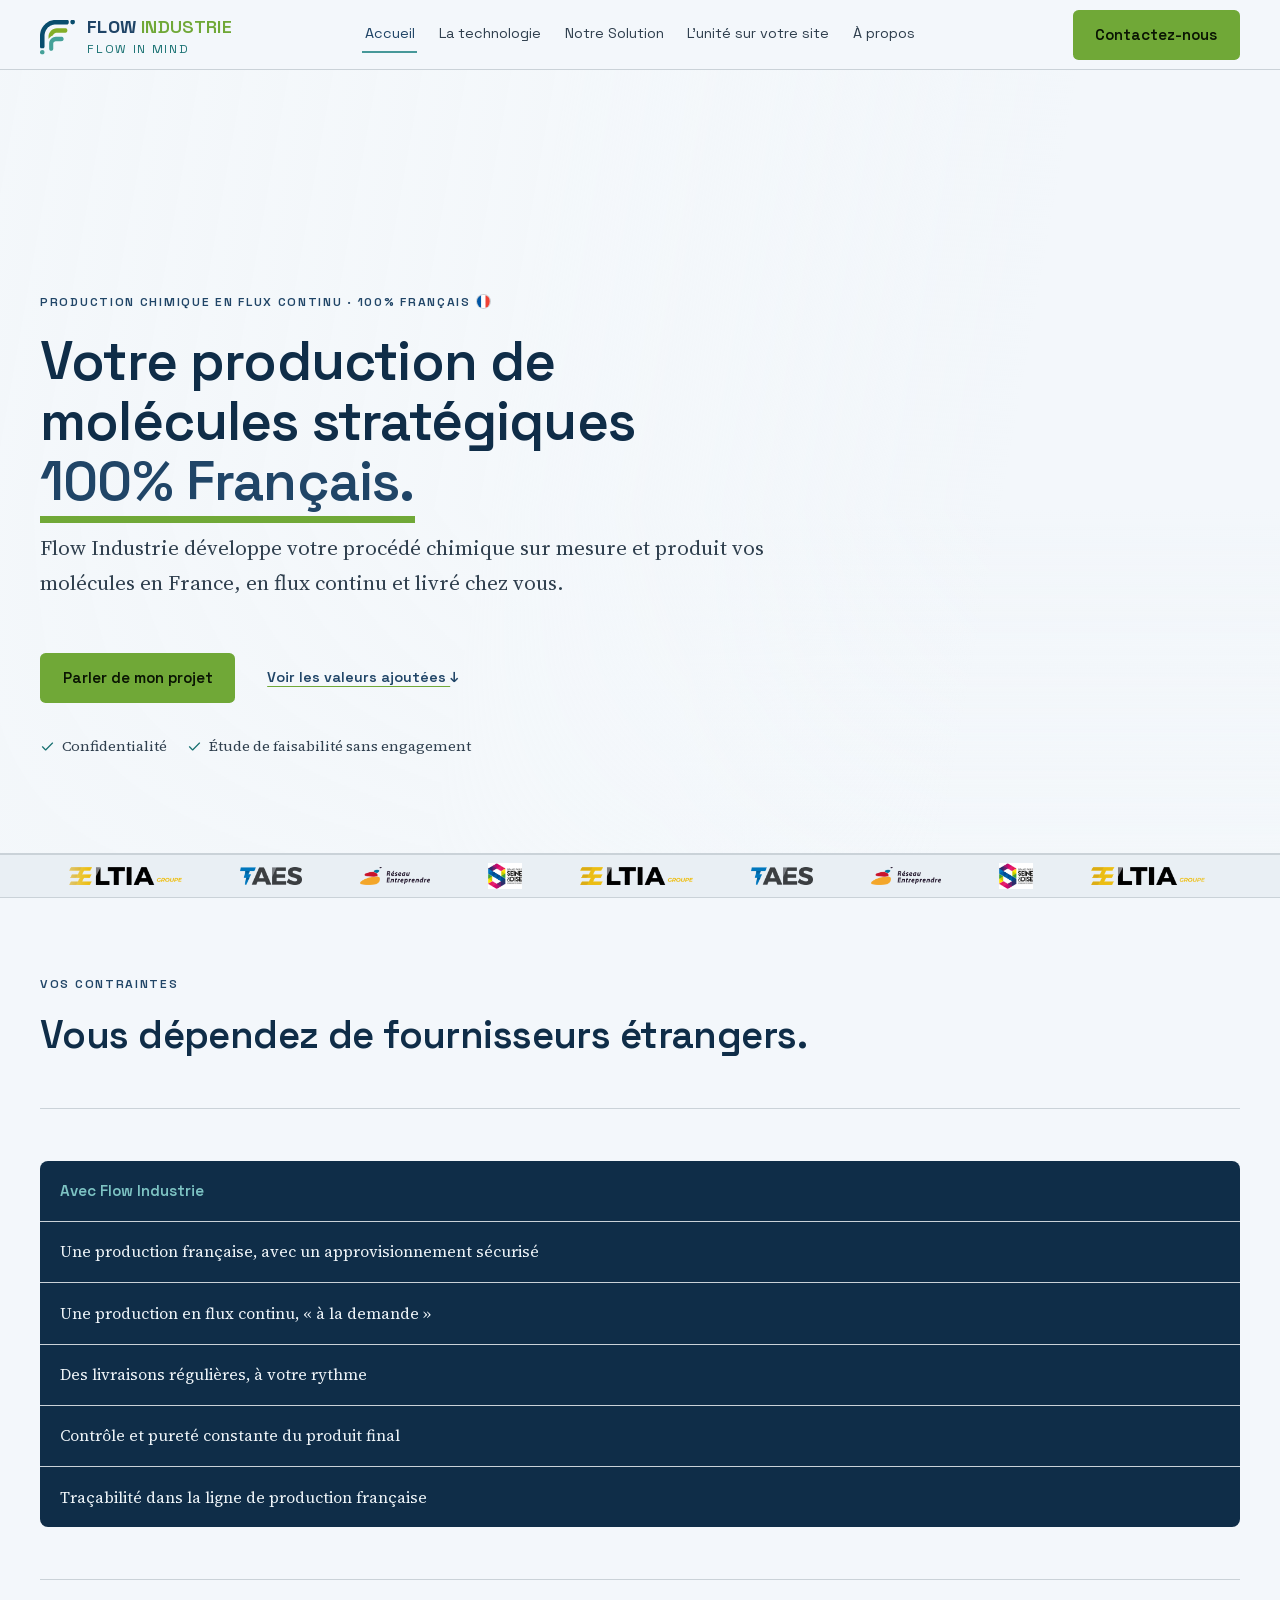
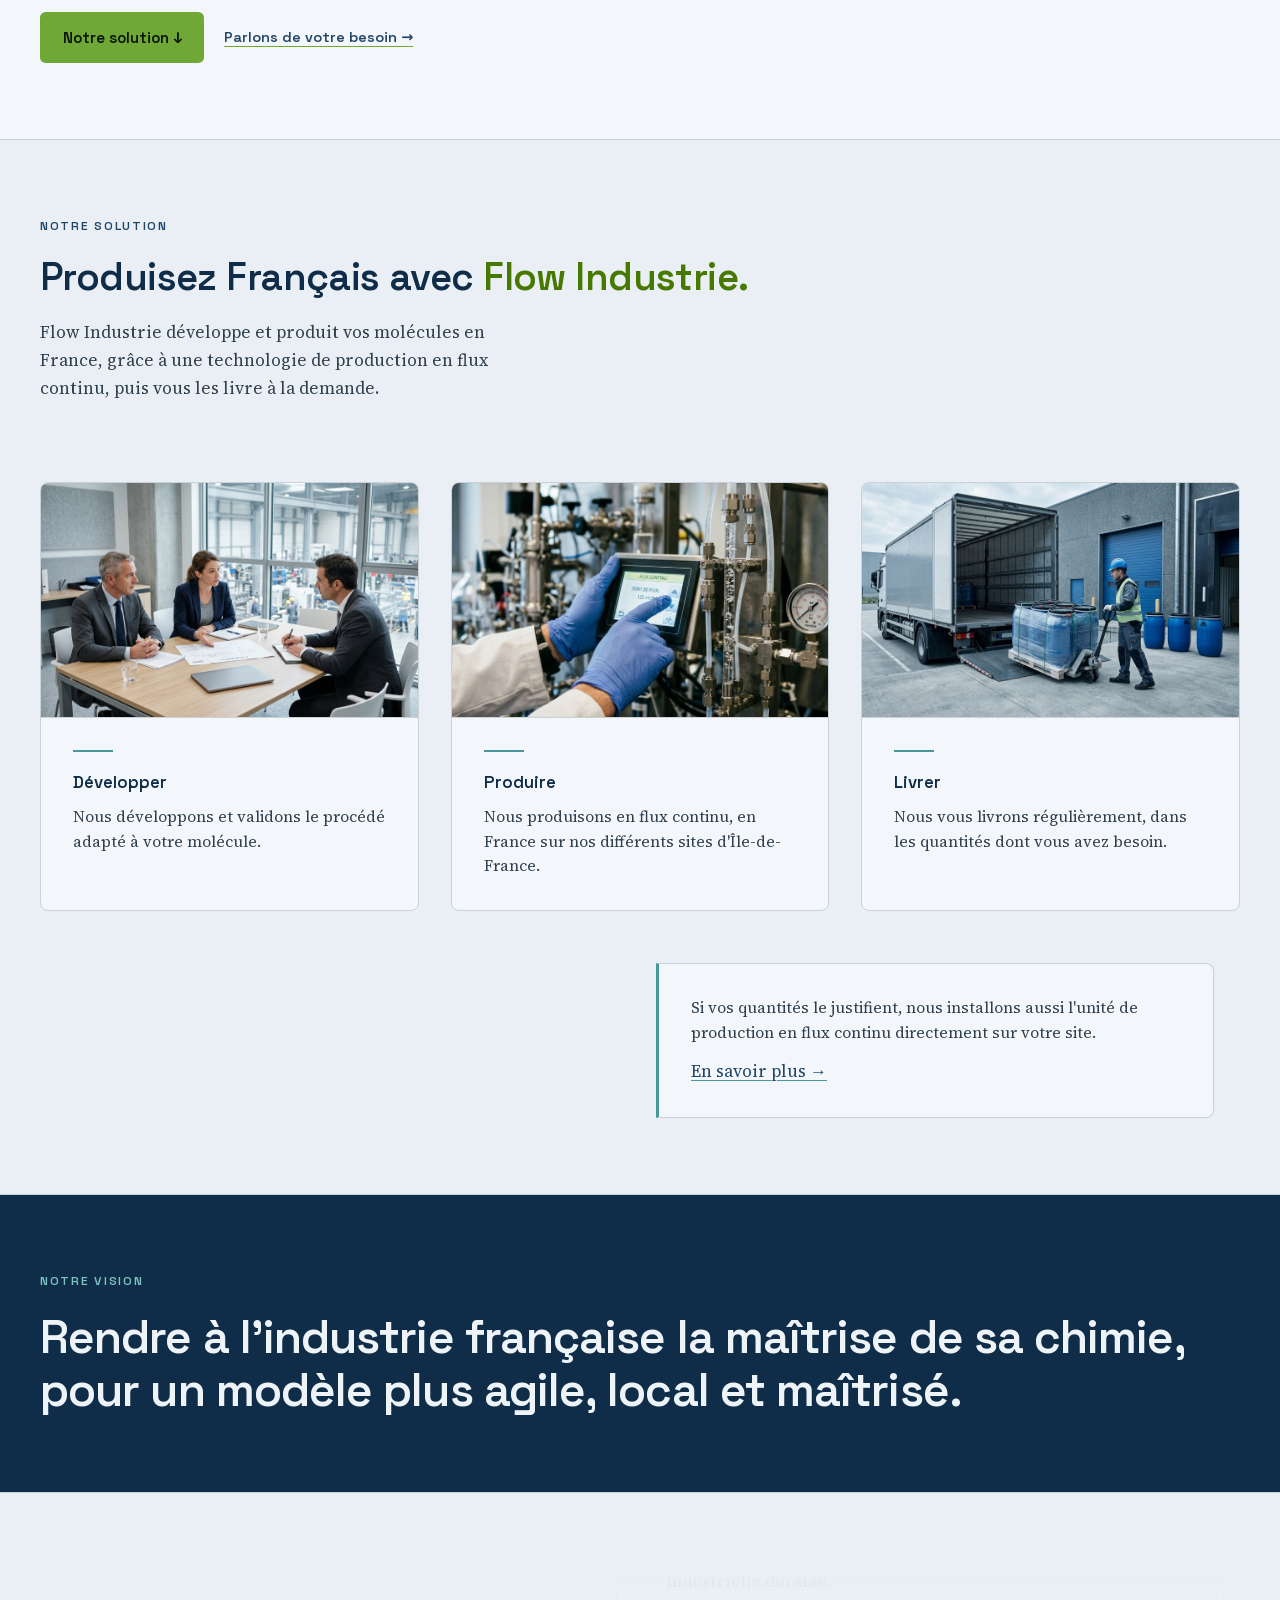
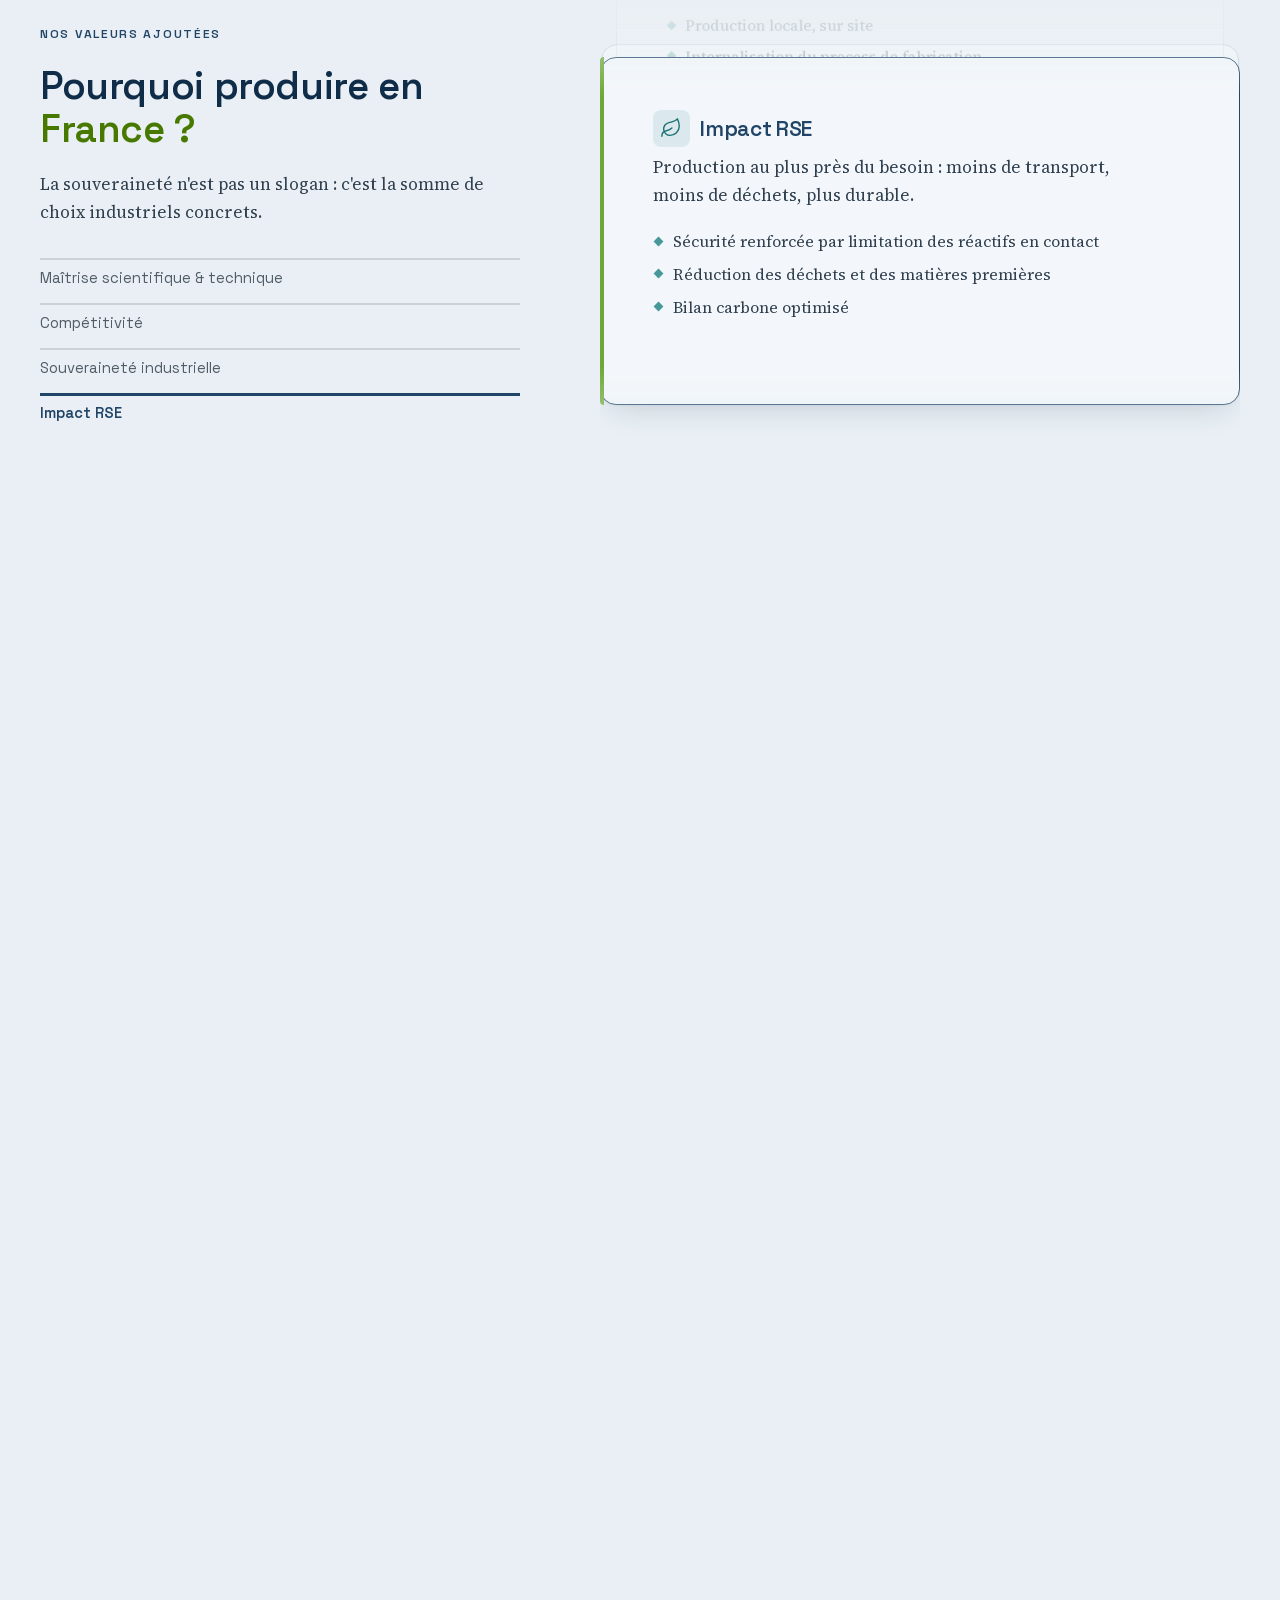
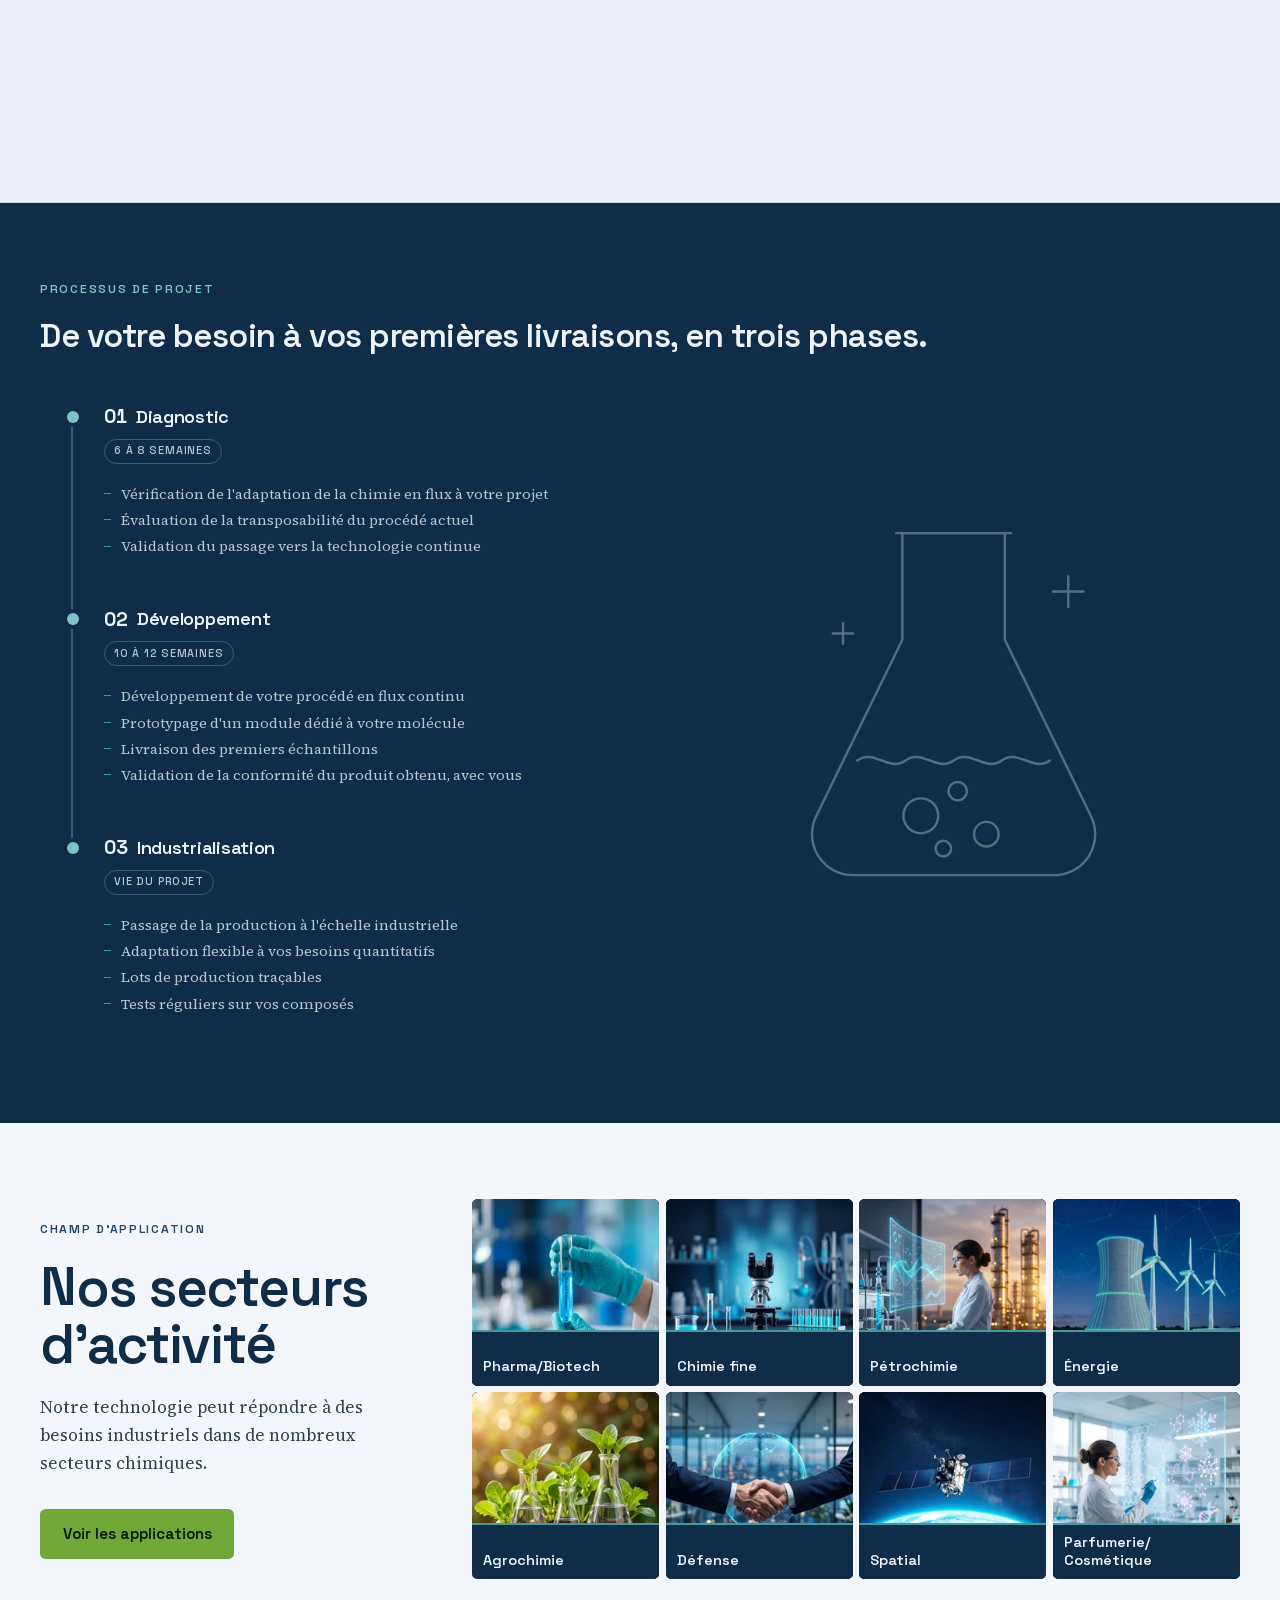
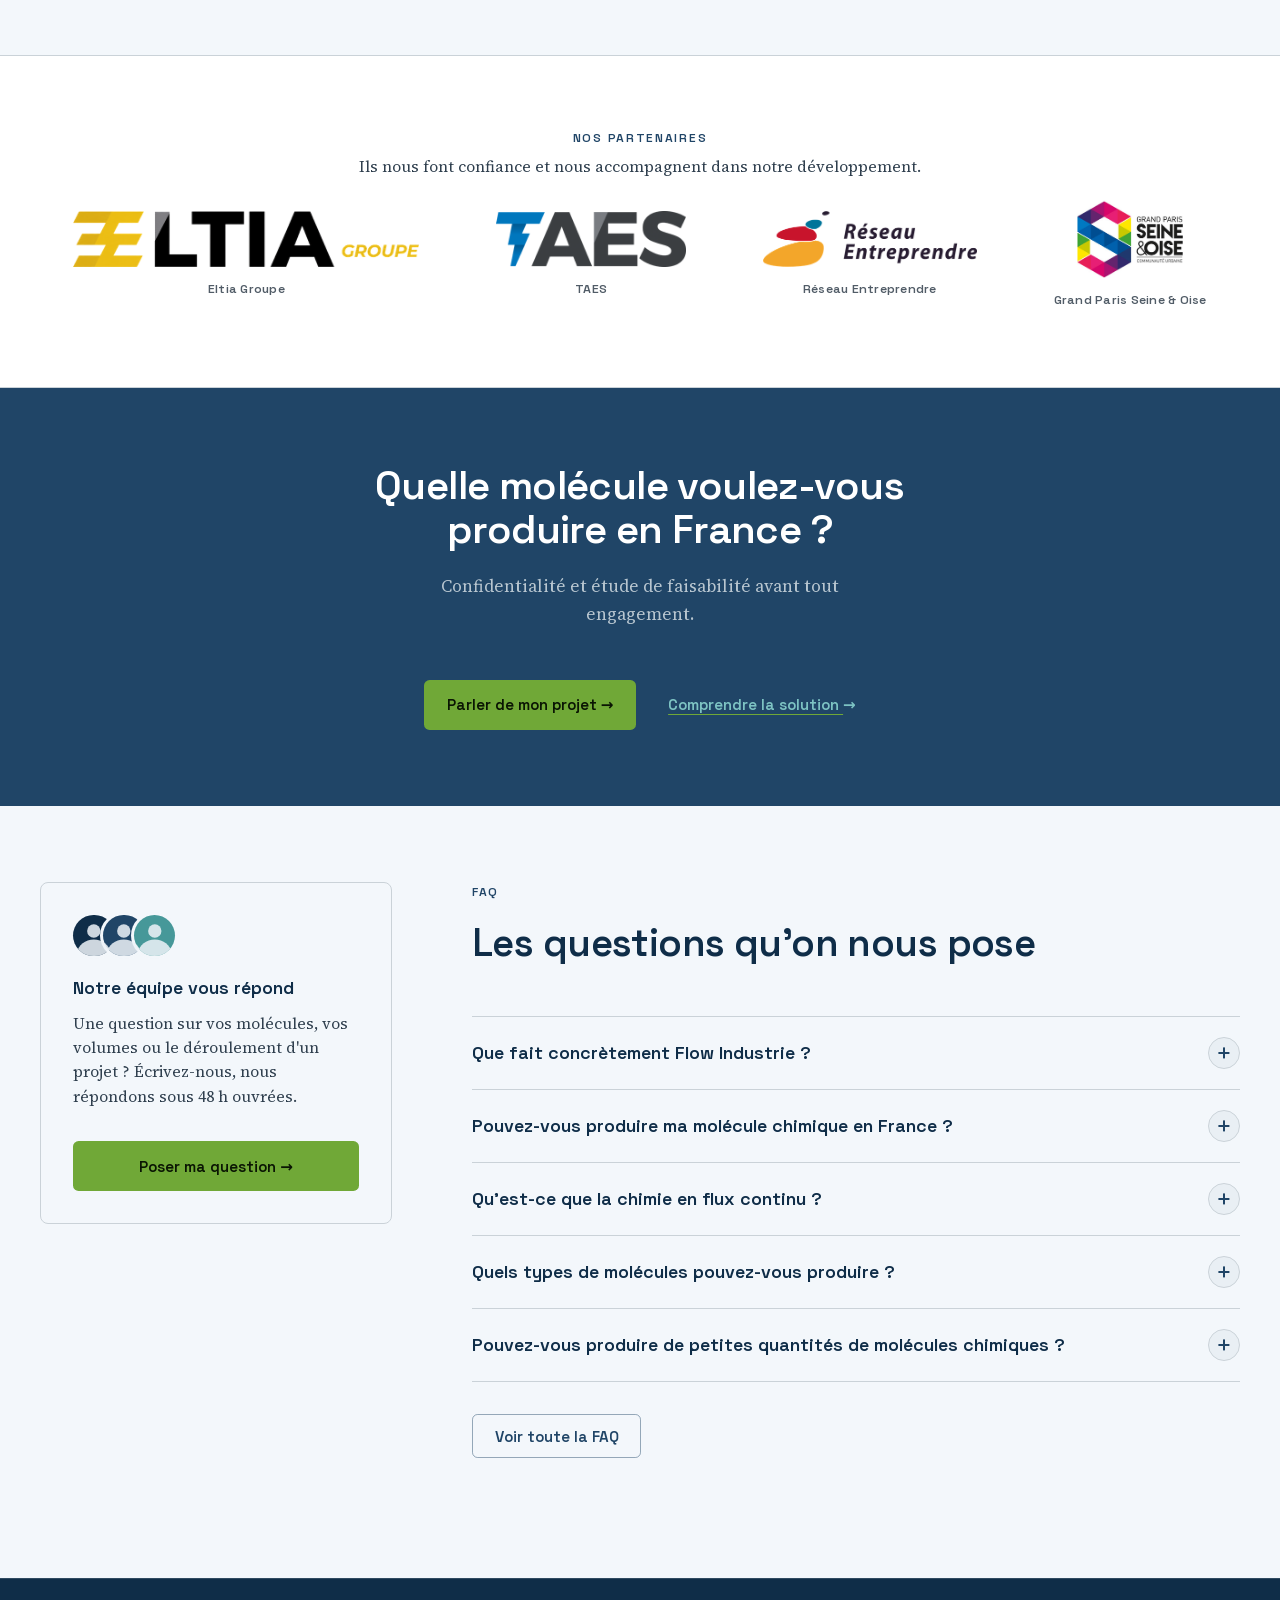
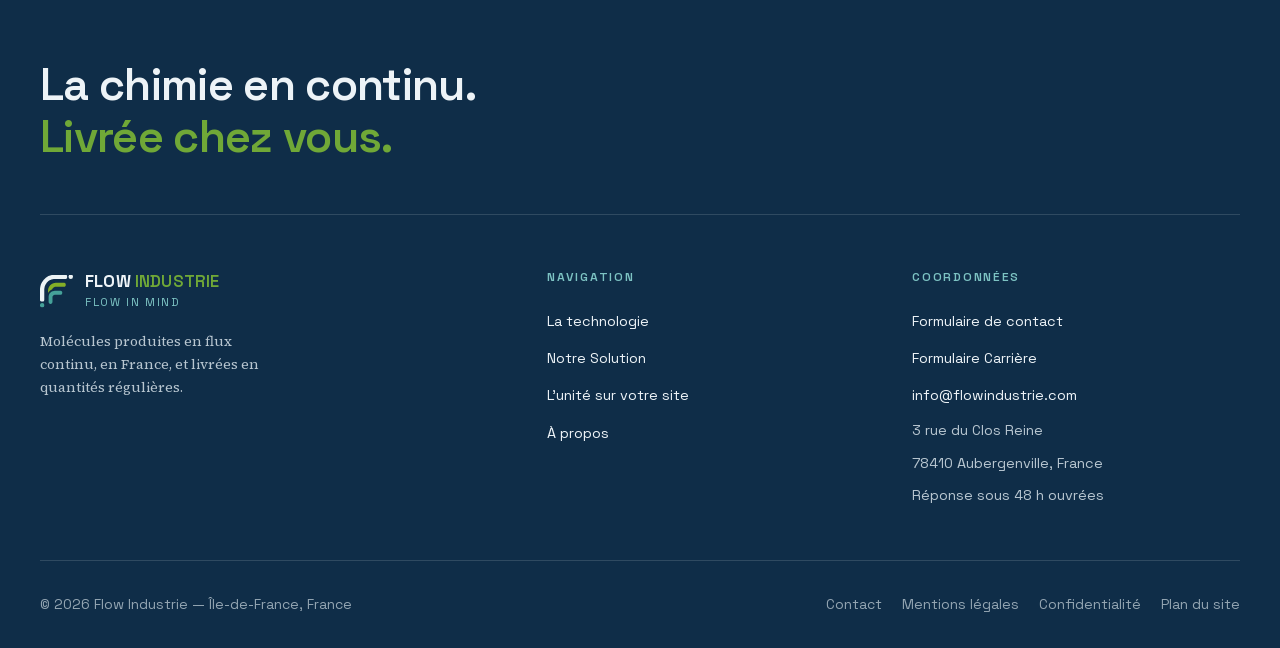
==== commit 26271c93: "Mise a jour de l'apercu, 17/11/2026 10:05" ====
--- a/index.html
+++ b/index.html
@@ -1,4 +1,4 @@
-<!DOCTYPE html><html lang="fr"> <head><meta name="robots" content="noindex,nofollow"><meta charset="utf-8"><meta name="viewport" content="width=device-width, initial-scale=1"><title>Flow Industrie — Vos molécules produites en France, livrées régulièrement</title><meta name="description" content="Flow Industrie produit vos molécules chimiques en flux continu, en France, et vous livre en quantités régulières : la même molécule, sans l'import."><link rel="canonical" href="https://www.flowindustrie.com/"><link rel="icon" href="favicon.svg" type="image/svg+xml"><link rel="sitemap" href="sitemap-index.xml"><meta property="og:type" content="website"><meta property="og:locale" content="fr_FR"><meta property="og:site_name" content="Flow Industrie"><meta property="og:title" content="Flow Industrie — Vos molécules produites en France, livrées régulièrement"><meta property="og:description" content="Flow Industrie produit vos molécules chimiques en flux continu, en France, et vous livre en quantités régulières : la même molécule, sans l'import."><meta property="og:url" content="https://www.flowindustrie.com/"><meta property="og:image" content="https://www.flowindustrie.com/images/og-unite-modulaire.jpg"><meta property="og:image:width" content="1200"><meta property="og:image:height" content="630"><meta property="og:image:alt" content="Vue de conception de l'unité modulaire de production chimique en flux continu Flow Industrie."><meta name="twitter:card" content="summary_large_image"><link rel="preconnect" href="https://fonts.googleapis.com"><link rel="preconnect" href="https://fonts.gstatic.com" crossorigin><link href="https://fonts.googleapis.com/css2?family=Space+Grotesk:wght@400;500;600;700&family=Source+Serif+4:opsz,wght@8..60,400;8..60,500;8..60,600&display=swap" rel="stylesheet"><script type="application/ld+json">{"@context":"https://schema.org","@type":"Organization","name":"Flow Industrie","slogan":"Flow in Mind","description":"Flow Industrie produit vos molécules chimiques en flux continu, en France, et vous livre en quantités régulières : la même molécule, sans l'import.","url":"https://www.flowindustrie.com/","logo":"https://www.flowindustrie.com/images/logo-flow-industrie.png","email":"info@flowindustrie.com","address":{"@type":"PostalAddress","streetAddress":"3 rue du Clos Reine","postalCode":"78410","addressLocality":"Aubergenville","addressRegion":"Île-de-France","addressCountry":"FR"}}</script><script type="application/ld+json">{"@context":"https://schema.org","@type":"Service","name":"Production de molécules chimiques en flux continu, livrées en France","serviceType":"Production à façon de molécules chimiques en chimie en flux continu, livrée en quantités régulières","provider":{"@type":"Organization","name":"Flow Industrie"},"areaServed":"FR","description":"Flow Industrie produit vos molécules chimiques en flux continu, en France, et vous livre en quantités régulières : la même molécule, sans l'import."}</script><script type="application/ld+json">{"@context":"https://schema.org","@type":"FAQPage","mainEntity":[{"@type":"Question","name":"Que fait concrètement Flow Industrie ?","acceptedAnswer":{"@type":"Answer","text":"Flow Industrie développe, produit et livre des molécules chimiques pour les industriels. Nous prenons en charge le développement du procédé, sa mise à l'échelle puis la production récurrente de la molécule sur notre site en France. Les produits sont ensuite livrés en quantités régulières, adaptées aux besoins de votre production."}},{"@type":"Question","name":"Pouvez-vous produire ma molécule chimique en France ?","acceptedAnswer":{"@type":"Answer","text":"Oui, sous réserve que la molécule et son procédé soient compatibles avec notre technologie de production en flux continu. Chaque projet commence par une étude de faisabilité permettant d'évaluer la molécule, le procédé, les contraintes de production et les volumes nécessaires avant tout engagement."}},{"@type":"Question","name":"Qu'est-ce que la chimie en flux continu ?","acceptedAnswer":{"@type":"Answer","text":"La chimie en flux continu consiste à faire circuler en continu les réactifs dans un équipement de production, plutôt que de réaliser la réaction par lots successifs. Cette technologie permet notamment de mieux contrôler les paramètres du procédé, de produire de manière régulière et d'adapter les volumes de production aux besoins industriels."}},{"@type":"Question","name":"Quels types de molécules pouvez-vous produire ?","acceptedAnswer":{"@type":"Answer","text":"Flow Industrie peut étudier des projets dans différents domaines de la chimie : chimie fine, pharmacie et biotech, énergie, agrochimie, pétrochimie, défense, spatial, parfumerie et cosmétique. La faisabilité dépend toutefois des caractéristiques propres à chaque molécule et de son procédé de synthèse."}},{"@type":"Question","name":"Pouvez-vous produire de petites quantités de molécules chimiques ?","acceptedAnswer":{"@type":"Answer","text":"Oui. L'un des intérêts de notre modèle est de pouvoir produire des quantités régulières, plutôt que d'imposer l'achat et le stockage de grandes quantités de produit. Les volumes peuvent évoluer en fonction des besoins du client, du kilogramme jusqu'à plusieurs dizaines de tonnes par an."}},{"@type":"Question","name":"Quels volumes pouvez-vous produire ?","acceptedAnswer":{"@type":"Answer","text":"Flow Industrie peut accompagner des besoins allant du kilogramme jusqu'à environ 100 tonnes par an, selon la molécule, le procédé et les caractéristiques du projet. Les volumes sont définis avec le client en fonction de sa consommation et de ses besoins industriels."}},{"@type":"Question","name":"Pourquoi produire une molécule chimique en France ?","acceptedAnswer":{"@type":"Answer","text":"Produire une molécule en France permet de réduire la dépendance à un fournisseur éloigné, de mieux maîtriser son approvisionnement et de limiter les contraintes liées au transport et au stockage. Pour une molécule stratégique, une production locale peut également contribuer à sécuriser la continuité de la production industrielle."}},{"@type":"Question","name":"Flow Industrie fait-elle de la sous-traitance chimique ?","acceptedAnswer":{"@type":"Answer","text":"Flow Industrie accompagne les industriels dans le développement, l'industrialisation et la production de leurs molécules chimiques. Notre intervention couvre notamment la mise au point du procédé, la production en flux continu en France et les livraisons régulières du produit fini."}},{"@type":"Question","name":"Comment se déroule un projet avec Flow Industrie ?","acceptedAnswer":{"@type":"Answer","text":"Un projet commence par l'identification de la molécule et une étude de faisabilité. Si le projet est compatible avec notre technologie, nous développons et validons le procédé, puis nous passons à la production et à la mise en place des livraisons récurrentes. Étude de faisabilité → Développement du procédé → Mise à l'échelle → Production → Livraisons régulières"}},{"@type":"Question","name":"Quels sont les avantages de la production chimique en flux continu ?","acceptedAnswer":{"@type":"Answer","text":"La production en flux continu permet notamment un meilleur contrôle du procédé, une production régulière et une adaptation des volumes aux besoins industriels. Elle peut également réduire certaines contraintes liées à la production par lots, selon la nature de la molécule et du procédé."}}]}</script><script>
+<!DOCTYPE html><html lang="fr"> <head><meta name="robots" content="noindex,nofollow"><meta charset="utf-8"><meta name="viewport" content="width=device-width, initial-scale=1"><title>Flow Industrie — Vos molécules produites en France, livrées régulièrement</title><meta name="description" content="Flow Industrie produit vos molécules chimiques en flux continu, en France, et vous livre en quantités régulières : la même molécule, sans l'import."><link rel="canonical" href="https://www.flowindustrie.com/"><link rel="icon" href="favicon.svg" type="image/svg+xml"><link rel="sitemap" href="sitemap-index.xml"><meta property="og:type" content="website"><meta property="og:locale" content="fr_FR"><meta property="og:site_name" content="Flow Industrie"><meta property="og:title" content="Flow Industrie — Vos molécules produites en France, livrées régulièrement"><meta property="og:description" content="Flow Industrie produit vos molécules chimiques en flux continu, en France, et vous livre en quantités régulières : la même molécule, sans l'import."><meta property="og:url" content="https://www.flowindustrie.com/"><meta property="og:image" content="https://www.flowindustrie.com/images/og-unite-modulaire.jpg"><meta property="og:image:width" content="1200"><meta property="og:image:height" content="630"><meta property="og:image:alt" content="Vue de conception de l'unité modulaire de production chimique en flux continu Flow Industrie."><meta name="twitter:card" content="summary_large_image"><link rel="stylesheet" href="_astro/polices.css"><script type="application/ld+json">{"@context":"https://schema.org","@type":"Organization","name":"Flow Industrie","slogan":"Flow in Mind","description":"Flow Industrie produit vos molécules chimiques en flux continu, en France, et vous livre en quantités régulières : la même molécule, sans l'import.","url":"https://www.flowindustrie.com/","logo":"https://www.flowindustrie.com/images/logo-flow-industrie.png","email":"info@flowindustrie.com","address":{"@type":"PostalAddress","streetAddress":"3 rue du Clos Reine","postalCode":"78410","addressLocality":"Aubergenville","addressRegion":"Île-de-France","addressCountry":"FR"}}</script><script type="application/ld+json">{"@context":"https://schema.org","@type":"Service","name":"Production de molécules chimiques en flux continu, livrées en France","serviceType":"Production à façon de molécules chimiques en chimie en flux continu, livrée en quantités régulières","provider":{"@type":"Organization","name":"Flow Industrie"},"areaServed":"FR","description":"Flow Industrie produit vos molécules chimiques en flux continu, en France, et vous livre en quantités régulières : la même molécule, sans l'import."}</script><script type="application/ld+json">{"@context":"https://schema.org","@type":"FAQPage","mainEntity":[{"@type":"Question","name":"Que fait concrètement Flow Industrie ?","acceptedAnswer":{"@type":"Answer","text":"Flow Industrie développe, produit et livre des molécules chimiques pour les industriels. Nous prenons en charge le développement du procédé, sa mise à l'échelle puis la production récurrente de la molécule sur notre site en France. Les produits sont ensuite livrés en quantités régulières, adaptées aux besoins de votre production."}},{"@type":"Question","name":"Pouvez-vous produire ma molécule chimique en France ?","acceptedAnswer":{"@type":"Answer","text":"Oui, sous réserve que la molécule et son procédé soient compatibles avec notre technologie de production en flux continu. Chaque projet commence par une étude de faisabilité permettant d'évaluer la molécule, le procédé, les contraintes de production et les volumes nécessaires avant tout engagement."}},{"@type":"Question","name":"Qu'est-ce que la chimie en flux continu ?","acceptedAnswer":{"@type":"Answer","text":"La chimie en flux continu consiste à faire circuler en continu les réactifs dans un équipement de production, plutôt que de réaliser la réaction par lots successifs. Cette technologie permet notamment de mieux contrôler les paramètres du procédé, de produire de manière régulière et d'adapter les volumes de production aux besoins industriels."}},{"@type":"Question","name":"Quels types de molécules pouvez-vous produire ?","acceptedAnswer":{"@type":"Answer","text":"Flow Industrie peut étudier des projets dans différents domaines de la chimie : chimie fine, pharmacie et biotech, énergie, agrochimie, pétrochimie, défense, spatial, parfumerie et cosmétique. La faisabilité dépend toutefois des caractéristiques propres à chaque molécule et de son procédé de synthèse."}},{"@type":"Question","name":"Pouvez-vous produire de petites quantités de molécules chimiques ?","acceptedAnswer":{"@type":"Answer","text":"Oui. L'un des intérêts de notre modèle est de pouvoir produire des quantités régulières, plutôt que d'imposer l'achat et le stockage de grandes quantités de produit. Les volumes peuvent évoluer en fonction des besoins du client, du kilogramme jusqu'à plusieurs dizaines de tonnes par an."}},{"@type":"Question","name":"Quels volumes pouvez-vous produire ?","acceptedAnswer":{"@type":"Answer","text":"Flow Industrie peut accompagner des besoins allant du kilogramme jusqu'à environ 100 tonnes par an, selon la molécule, le procédé et les caractéristiques du projet. Les volumes sont définis avec le client en fonction de sa consommation et de ses besoins industriels."}},{"@type":"Question","name":"Pourquoi produire une molécule chimique en France ?","acceptedAnswer":{"@type":"Answer","text":"Produire une molécule en France permet de réduire la dépendance à un fournisseur éloigné, de mieux maîtriser son approvisionnement et de limiter les contraintes liées au transport et au stockage. Pour une molécule stratégique, une production locale peut également contribuer à sécuriser la continuité de la production industrielle."}},{"@type":"Question","name":"Flow Industrie fait-elle de la sous-traitance chimique ?","acceptedAnswer":{"@type":"Answer","text":"Flow Industrie accompagne les industriels dans le développement, l'industrialisation et la production de leurs molécules chimiques. Notre intervention couvre notamment la mise au point du procédé, la production en flux continu en France et les livraisons régulières du produit fini."}},{"@type":"Question","name":"Comment se déroule un projet avec Flow Industrie ?","acceptedAnswer":{"@type":"Answer","text":"Un projet commence par l'identification de la molécule et une étude de faisabilité. Si le projet est compatible avec notre technologie, nous développons et validons le procédé, puis nous passons à la production et à la mise en place des livraisons récurrentes. Étude de faisabilité → Développement du procédé → Mise à l'échelle → Production → Livraisons régulières"}},{"@type":"Question","name":"Quels sont les avantages de la production chimique en flux continu ?","acceptedAnswer":{"@type":"Answer","text":"La production en flux continu permet notamment un meilleur contrôle du procédé, une production régulière et une adaptation des volumes aux besoins industriels. Elle peut également réduire certaines contraintes liées à la production par lots, selon la nature de la molécule et du procédé."}}]}</script><script>
       (function () {
         var racine = document.documentElement;
         if (window.matchMedia('(prefers-reduced-motion: reduce)').matches) return;
@@ -21,12 +21,12 @@
 Parlons de votre besoin&nbsp;→</a> </div> </div> </div> </section> <section class="solution" id="notre-solution" aria-labelledby="titre-solution" data-astro-cid-j7pv25f6> <div class="wrap" data-astro-cid-j7pv25f6> <div class="solution-tete" data-anim-groupe="monte" data-astro-cid-j7pv25f6> <p class="surtitre-section" data-astro-cid-j7pv25f6>Notre solution</p>  <h2 class="titre-section" id="titre-solution" data-astro-cid-j7pv25f6>Produisez Français avec <em class="vert" data-astro-cid-j7pv25f6>Flow Industrie.</em></h2> <p class="chapo" data-astro-cid-j7pv25f6>
 Flow Industrie développe et produit vos molécules en France, grâce à une
           technologie de production en flux continu, puis vous les livre à la demande.
-</p> </div>  <div class="trajet-rouleau" data-trajet data-astro-cid-j7pv25f6><ol class="trajet" data-anim-groupe="carte" data-astro-cid-j7pv25f6> <li data-astro-cid-j7pv25f6><div class="trajet-image" aria-hidden="true" data-astro-cid-j7pv25f6><img src="images/solution/solution-1-reunion.jpg" alt="Trois personnes en reunion de travail autour d'une table de bureau." loading="lazy" decoding="async" width="760" height="475" onload="this.closest('.trajet-image').classList.add('avec-photo')" onerror="this.remove()" data-astro-cid-j7pv25f6><svg class="glyphe" viewBox="0 0 24 24" width="52" height="52" fill="none" stroke="currentColor" stroke-width="1.5" stroke-linecap="round" stroke-linejoin="round" data-astro-cid-j7pv25f6><path d="M9.5 3h5v5.2l4.2 8.6a2 2 0 0 1-1.8 2.9H7.1a2 2 0 0 1-1.8-2.9l4.2-8.6Z"/><path d="M8 14h8"/></svg></div><div class="trajet-corps" data-astro-cid-j7pv25f6> <span class="trajet-filet" aria-hidden="true" data-astro-cid-j7pv25f6></span> <p class="trajet-titre" data-astro-cid-j7pv25f6>Développer</p> <p class="trajet-texte" data-astro-cid-j7pv25f6>
+</p> </div>  <div class="trajet-rouleau" data-trajet data-astro-cid-j7pv25f6><ol class="trajet" data-anim-groupe="carte" data-astro-cid-j7pv25f6> <li data-astro-cid-j7pv25f6><div class="trajet-image" aria-hidden="true" data-astro-cid-j7pv25f6><img src="images/solution/solution-1-reunion.jpg" alt="Trois personnes en reunion de travail autour d'une table de bureau." loading="lazy" decoding="async" width="760" height="475" data-photo-methode data-astro-cid-j7pv25f6><svg class="glyphe" viewBox="0 0 24 24" width="52" height="52" fill="none" stroke="currentColor" stroke-width="1.5" stroke-linecap="round" stroke-linejoin="round" data-astro-cid-j7pv25f6><path d="M9.5 3h5v5.2l4.2 8.6a2 2 0 0 1-1.8 2.9H7.1a2 2 0 0 1-1.8-2.9l4.2-8.6Z"/><path d="M8 14h8"/></svg></div><div class="trajet-corps" data-astro-cid-j7pv25f6> <span class="trajet-filet" aria-hidden="true" data-astro-cid-j7pv25f6></span> <p class="trajet-titre" data-astro-cid-j7pv25f6>Développer</p> <p class="trajet-texte" data-astro-cid-j7pv25f6>
 Nous développons et validons le procédé adapté à votre molécule.
-</p> </div></li> <li data-astro-cid-j7pv25f6><div class="trajet-image" aria-hidden="true" data-astro-cid-j7pv25f6><img src="images/methode/methode-5-produire.jpg" alt="Main gantee sur l'ecran de commande d'une unite en flux continu, qui affiche le debit de flux." loading="lazy" decoding="async" width="760" height="415" onload="this.closest('.trajet-image').classList.add('avec-photo')" onerror="this.remove()" data-astro-cid-j7pv25f6><svg class="glyphe" viewBox="0 0 24 24" width="52" height="52" fill="none" stroke="currentColor" stroke-width="1.5" stroke-linecap="round" stroke-linejoin="round" data-astro-cid-j7pv25f6><path d="M3.5 19.5V9.5l5.5 3.2V9.5l5.5 3.2V6l6 3.6v9.9"/><path d="M2.5 19.5h19"/></svg></div><div class="trajet-corps" data-astro-cid-j7pv25f6> <span class="trajet-filet" aria-hidden="true" data-astro-cid-j7pv25f6></span> <p class="trajet-titre" data-astro-cid-j7pv25f6>Produire</p> <p class="trajet-texte" data-astro-cid-j7pv25f6>
+</p> </div></li> <li data-astro-cid-j7pv25f6><div class="trajet-image" aria-hidden="true" data-astro-cid-j7pv25f6><img src="images/methode/methode-5-produire.jpg" alt="Main gantee sur l'ecran de commande d'une unite en flux continu, qui affiche le debit de flux." loading="lazy" decoding="async" width="760" height="415" data-photo-methode data-astro-cid-j7pv25f6><svg class="glyphe" viewBox="0 0 24 24" width="52" height="52" fill="none" stroke="currentColor" stroke-width="1.5" stroke-linecap="round" stroke-linejoin="round" data-astro-cid-j7pv25f6><path d="M3.5 19.5V9.5l5.5 3.2V9.5l5.5 3.2V6l6 3.6v9.9"/><path d="M2.5 19.5h19"/></svg></div><div class="trajet-corps" data-astro-cid-j7pv25f6> <span class="trajet-filet" aria-hidden="true" data-astro-cid-j7pv25f6></span> <p class="trajet-titre" data-astro-cid-j7pv25f6>Produire</p> <p class="trajet-texte" data-astro-cid-j7pv25f6>
 Nous produisons en flux continu, en France sur nos différents sites
             d'Île-de-France.
-</p> </div></li> <li data-astro-cid-j7pv25f6><div class="trajet-image" aria-hidden="true" data-astro-cid-j7pv25f6><img src="images/solution/solution-3-chargement.jpg" alt="Operateur chargeant une palette de futs chimiques dans la remorque d'un camion, sur un quai industriel." loading="lazy" decoding="async" width="760" height="475" onload="this.closest('.trajet-image').classList.add('avec-photo')" onerror="this.remove()" data-astro-cid-j7pv25f6><svg class="glyphe" viewBox="0 0 24 24" width="52" height="52" fill="none" stroke="currentColor" stroke-width="1.5" stroke-linecap="round" stroke-linejoin="round" data-astro-cid-j7pv25f6><path d="M2.5 7.5h10v9h-10z"/><path d="M12.5 11h4l3 3v2.5h-7z"/><circle cx="6" cy="18" r="1.6"/><circle cx="16.5" cy="18" r="1.6"/></svg></div><div class="trajet-corps" data-astro-cid-j7pv25f6> <span class="trajet-filet" aria-hidden="true" data-astro-cid-j7pv25f6></span> <p class="trajet-titre" data-astro-cid-j7pv25f6>Livrer</p> <p class="trajet-texte" data-astro-cid-j7pv25f6>
+</p> </div></li> <li data-astro-cid-j7pv25f6><div class="trajet-image" aria-hidden="true" data-astro-cid-j7pv25f6><img src="images/solution/solution-3-chargement.jpg" alt="Operateur chargeant une palette de futs chimiques dans la remorque d'un camion, sur un quai industriel." loading="lazy" decoding="async" width="760" height="475" data-photo-methode data-astro-cid-j7pv25f6><svg class="glyphe" viewBox="0 0 24 24" width="52" height="52" fill="none" stroke="currentColor" stroke-width="1.5" stroke-linecap="round" stroke-linejoin="round" data-astro-cid-j7pv25f6><path d="M2.5 7.5h10v9h-10z"/><path d="M12.5 11h4l3 3v2.5h-7z"/><circle cx="6" cy="18" r="1.6"/><circle cx="16.5" cy="18" r="1.6"/></svg></div><div class="trajet-corps" data-astro-cid-j7pv25f6> <span class="trajet-filet" aria-hidden="true" data-astro-cid-j7pv25f6></span> <p class="trajet-titre" data-astro-cid-j7pv25f6>Livrer</p> <p class="trajet-texte" data-astro-cid-j7pv25f6>
 Nous vous livrons régulièrement, dans les quantités dont vous avez besoin.
 </p> </div></li> </ol><div class="trajet-commandes" data-astro-cid-j7pv25f6><button type="button" class="trajet-fleche" data-trajet-prec aria-label="Étape précédente" data-astro-cid-j7pv25f6><svg viewBox="0 0 24 24" width="18" height="18" fill="none" stroke="currentColor" stroke-width="2" stroke-linecap="round" stroke-linejoin="round" aria-hidden="true"><path d="M15 5 8 12l7 7"/></svg></button><p class="rouleau-rang" aria-live="polite" data-astro-cid-j7pv25f6><span data-trajet-rang>1</span>&#8201;/&#8201;<span data-trajet-total>3</span></p><button type="button" class="trajet-fleche" data-trajet-suiv aria-label="Étape suivante" data-astro-cid-j7pv25f6><svg viewBox="0 0 24 24" width="18" height="18" fill="none" stroke="currentColor" stroke-width="2" stroke-linecap="round" stroke-linejoin="round" aria-hidden="true"><path d="m9 5 7 7-7 7"/></svg></button></div></div><div class="solution-pied" data-astro-cid-j7pv25f6><div class="solution-liens" data-anim="monte" data-retard="1" data-astro-cid-j7pv25f6> <a class="btn btn-accent" data-sens="bas" href="#valeurs-ajoutees" data-astro-cid-j7pv25f6>Voir les valeurs ajoutées&nbsp;↓</a> <a class="lien-appui lien-tuile hero-ancre" data-sens="bas" href="#deroulement" data-astro-cid-j7pv25f6>
 Comment nous fonctionnons&nbsp;?&nbsp;↓</a> </div> <aside class="solution-etape2" data-anim="carte" data-retard="2" data-astro-cid-j7pv25f6> <p data-astro-cid-j7pv25f6>
@@ -58,10 +58,7 @@
 <textarea name="message" rows="4" required placeholder="Décrivez-nous votre question / projet…" data-astro-cid-qtd5vjyj></textarea> </label> <label class="consentement" data-astro-cid-qtd5vjyj> <input type="checkbox" name="consentement" required data-astro-cid-qtd5vjyj> <span data-astro-cid-qtd5vjyj>
 J'accepte que Flow Industrie utilise ces informations pour répondre à ma demande. Voir la
 <a class="lien-texte" href="confidentialite/index.html" data-astro-cid-qtd5vjyj>politique de confidentialité</a>.
-</span> </label> <p class="avertissement" data-astro-cid-qtd5vjyj>
-⚠️ Formulaire non connecté : la clé <code data-astro-cid-qtd5vjyj>PUBLIC_WEB3FORMS_KEY</code> n'est pas encore
-        renseignée dans <code data-astro-cid-qtd5vjyj>.env</code>. Les envois n'arriveront pas tant qu'elle manque.
-</p>  <p class="erreur" id="pan-erreur-envoi" role="alert" hidden data-astro-cid-qtd5vjyj>
+</span> </label> <p class="avertissement" data-astro-cid-qtd5vjyj>⚠️ Ce formulaire n’est pas encore relié : un message envoyé depuis cette page n’arriverait pas. Écrivez-nous à <a href="mailto:info@flowindustrie.com">info@flowindustrie.com</a> en attendant.</p>  <p class="erreur" id="pan-erreur-envoi" role="alert" hidden data-astro-cid-qtd5vjyj>
 L'envoi n'a pas abouti. Réessayez dans un instant, ou écrivez-nous directement à
 <a href="mailto:info@flowindustrie.com" data-astro-cid-qtd5vjyj>info@flowindustrie.com</a>.
 </p> <button class="btn btn-accent" type="submit" disabled data-astro-cid-qtd5vjyj>Envoyer ma demande</button> <p class="note" data-astro-cid-qtd5vjyj>Réponse sous 48 h ouvrées. Vos informations ne sont ni revendues ni transmises à des tiers.</p> </form><div class="remerciement carte" id="pan-remerciement" tabindex="-1" hidden data-astro-cid-qtd5vjyj> <p class="marque" aria-hidden="true" data-astro-cid-qtd5vjyj>✓</p> <h3 data-astro-cid-qtd5vjyj>Merci, votre demande nous est parvenue.</h3> <p data-astro-cid-qtd5vjyj>
--- a/_astro/polices.css
+++ b/_astro/polices.css
@@ -0,0 +1,126 @@
+/* Les polices du site, servies depuis le site — 17/11/2026
+
+   Avant : les 13 pages appelaient fonts.googleapis.com puis fonts.gstatic.com.
+   Chaque visite envoyait donc l'adresse IP du visiteur a un tiers hors de
+   l'Union, sans consentement et avant toute interaction. C'est le motif du
+   « ne pas publier en l'etat » de l'audit.
+
+   Les fichiers sont ceux de Google, inchanges, sous licence SIL Open Font qui
+   autorise la redistribution. Voir polices/LICENCE-OFL.txt.
+
+   Seuls les sous-ensembles latin et latin-ext sont repris : le site est en
+   francais. Les `unicode-range` d'origine sont conserves, le navigateur ne
+   telecharge donc que ce dont la page a besoin. */
+
+@font-face{
+  font-family: 'Source Serif 4';
+  font-style: normal;
+  font-weight: 400;
+  font-display: swap;
+  src: url(polices/source-serif-4-400-latin-ext.woff2) format('woff2');
+  unicode-range: U+0100-02BA, U+02BD-02C5, U+02C7-02CC, U+02CE-02D7, U+02DD-02FF, U+0304, U+0308, U+0329, U+1D00-1DBF, U+1E00-1E9F, U+1EF2-1EFF, U+2020, U+20A0-20AB, U+20AD-20C4, U+2113, U+2C60-2C7F, U+A720-A7FF;
+}
+@font-face{
+  font-family: 'Source Serif 4';
+  font-style: normal;
+  font-weight: 400;
+  font-display: swap;
+  src: url(polices/source-serif-4-400-latin.woff2) format('woff2');
+  unicode-range: U+0000-00FF, U+0131, U+0152-0153, U+02BB-02BC, U+02C6, U+02DA, U+02DC, U+0304, U+0308, U+0329, U+2000-206F, U+20AC, U+2122, U+2191, U+2193, U+2212, U+2215, U+FEFF, U+FFFD;
+}
+@font-face{
+  font-family: 'Source Serif 4';
+  font-style: normal;
+  font-weight: 500;
+  font-display: swap;
+  src: url(polices/source-serif-4-500-latin-ext.woff2) format('woff2');
+  unicode-range: U+0100-02BA, U+02BD-02C5, U+02C7-02CC, U+02CE-02D7, U+02DD-02FF, U+0304, U+0308, U+0329, U+1D00-1DBF, U+1E00-1E9F, U+1EF2-1EFF, U+2020, U+20A0-20AB, U+20AD-20C4, U+2113, U+2C60-2C7F, U+A720-A7FF;
+}
+@font-face{
+  font-family: 'Source Serif 4';
+  font-style: normal;
+  font-weight: 500;
+  font-display: swap;
+  src: url(polices/source-serif-4-500-latin.woff2) format('woff2');
+  unicode-range: U+0000-00FF, U+0131, U+0152-0153, U+02BB-02BC, U+02C6, U+02DA, U+02DC, U+0304, U+0308, U+0329, U+2000-206F, U+20AC, U+2122, U+2191, U+2193, U+2212, U+2215, U+FEFF, U+FFFD;
+}
+@font-face{
+  font-family: 'Source Serif 4';
+  font-style: normal;
+  font-weight: 600;
+  font-display: swap;
+  src: url(polices/source-serif-4-600-latin-ext.woff2) format('woff2');
+  unicode-range: U+0100-02BA, U+02BD-02C5, U+02C7-02CC, U+02CE-02D7, U+02DD-02FF, U+0304, U+0308, U+0329, U+1D00-1DBF, U+1E00-1E9F, U+1EF2-1EFF, U+2020, U+20A0-20AB, U+20AD-20C4, U+2113, U+2C60-2C7F, U+A720-A7FF;
+}
+@font-face{
+  font-family: 'Source Serif 4';
+  font-style: normal;
+  font-weight: 600;
+  font-display: swap;
+  src: url(polices/source-serif-4-600-latin.woff2) format('woff2');
+  unicode-range: U+0000-00FF, U+0131, U+0152-0153, U+02BB-02BC, U+02C6, U+02DA, U+02DC, U+0304, U+0308, U+0329, U+2000-206F, U+20AC, U+2122, U+2191, U+2193, U+2212, U+2215, U+FEFF, U+FFFD;
+}
+@font-face{
+  font-family: 'Space Grotesk';
+  font-style: normal;
+  font-weight: 400;
+  font-display: swap;
+  src: url(polices/space-grotesk-400-latin-ext.woff2) format('woff2');
+  unicode-range: U+0100-02BA, U+02BD-02C5, U+02C7-02CC, U+02CE-02D7, U+02DD-02FF, U+0304, U+0308, U+0329, U+1D00-1DBF, U+1E00-1E9F, U+1EF2-1EFF, U+2020, U+20A0-20AB, U+20AD-20C4, U+2113, U+2C60-2C7F, U+A720-A7FF;
+}
+@font-face{
+  font-family: 'Space Grotesk';
+  font-style: normal;
+  font-weight: 400;
+  font-display: swap;
+  src: url(polices/space-grotesk-400-latin.woff2) format('woff2');
+  unicode-range: U+0000-00FF, U+0131, U+0152-0153, U+02BB-02BC, U+02C6, U+02DA, U+02DC, U+0304, U+0308, U+0329, U+2000-206F, U+20AC, U+2122, U+2191, U+2193, U+2212, U+2215, U+FEFF, U+FFFD;
+}
+@font-face{
+  font-family: 'Space Grotesk';
+  font-style: normal;
+  font-weight: 500;
+  font-display: swap;
+  src: url(polices/space-grotesk-500-latin-ext.woff2) format('woff2');
+  unicode-range: U+0100-02BA, U+02BD-02C5, U+02C7-02CC, U+02CE-02D7, U+02DD-02FF, U+0304, U+0308, U+0329, U+1D00-1DBF, U+1E00-1E9F, U+1EF2-1EFF, U+2020, U+20A0-20AB, U+20AD-20C4, U+2113, U+2C60-2C7F, U+A720-A7FF;
+}
+@font-face{
+  font-family: 'Space Grotesk';
+  font-style: normal;
+  font-weight: 500;
+  font-display: swap;
+  src: url(polices/space-grotesk-500-latin.woff2) format('woff2');
+  unicode-range: U+0000-00FF, U+0131, U+0152-0153, U+02BB-02BC, U+02C6, U+02DA, U+02DC, U+0304, U+0308, U+0329, U+2000-206F, U+20AC, U+2122, U+2191, U+2193, U+2212, U+2215, U+FEFF, U+FFFD;
+}
+@font-face{
+  font-family: 'Space Grotesk';
+  font-style: normal;
+  font-weight: 600;
+  font-display: swap;
+  src: url(polices/space-grotesk-600-latin-ext.woff2) format('woff2');
+  unicode-range: U+0100-02BA, U+02BD-02C5, U+02C7-02CC, U+02CE-02D7, U+02DD-02FF, U+0304, U+0308, U+0329, U+1D00-1DBF, U+1E00-1E9F, U+1EF2-1EFF, U+2020, U+20A0-20AB, U+20AD-20C4, U+2113, U+2C60-2C7F, U+A720-A7FF;
+}
+@font-face{
+  font-family: 'Space Grotesk';
+  font-style: normal;
+  font-weight: 600;
+  font-display: swap;
+  src: url(polices/space-grotesk-600-latin.woff2) format('woff2');
+  unicode-range: U+0000-00FF, U+0131, U+0152-0153, U+02BB-02BC, U+02C6, U+02DA, U+02DC, U+0304, U+0308, U+0329, U+2000-206F, U+20AC, U+2122, U+2191, U+2193, U+2212, U+2215, U+FEFF, U+FFFD;
+}
+@font-face{
+  font-family: 'Space Grotesk';
+  font-style: normal;
+  font-weight: 700;
+  font-display: swap;
+  src: url(polices/space-grotesk-700-latin-ext.woff2) format('woff2');
+  unicode-range: U+0100-02BA, U+02BD-02C5, U+02C7-02CC, U+02CE-02D7, U+02DD-02FF, U+0304, U+0308, U+0329, U+1D00-1DBF, U+1E00-1E9F, U+1EF2-1EFF, U+2020, U+20A0-20AB, U+20AD-20C4, U+2113, U+2C60-2C7F, U+A720-A7FF;
+}
+@font-face{
+  font-family: 'Space Grotesk';
+  font-style: normal;
+  font-weight: 700;
+  font-display: swap;
+  src: url(polices/space-grotesk-700-latin.woff2) format('woff2');
+  unicode-range: U+0000-00FF, U+0131, U+0152-0153, U+02BB-02BC, U+02C6, U+02DA, U+02DC, U+0304, U+0308, U+0329, U+2000-206F, U+20AC, U+2122, U+2191, U+2193, U+2212, U+2215, U+FEFF, U+FFFD;
+}
--- a/_astro/a-propos.DqSEigQd.css
+++ b/_astro/a-propos.DqSEigQd.css
@@ -252,3 +252,10 @@
 @media (min-width:1081px){
  html{font-size:clamp(16px,calc(100vw / 120),21.3333px)}
 }
+
+
+/* Le lien des avertissements de formulaire, pose le 17/11/2026 : il heritait
+   d'une couleur de lien prevue pour le fond clair du site, illisible sur le
+   fond d'alerte. Cette feuille est chargee par les 13 pages, et les
+   avertissements aussi. */
+.avertissement a{color:inherit;text-decoration:underline;text-underline-offset:.15em}
--- a/_astro/mobile-partage.css
+++ b/_astro/mobile-partage.css
@@ -882,3 +882,132 @@
  .plan-du-site h1{                   /* Plan du site */
   font-size:var(--text-display-s)}
 }
+
+
+/* ═══ Passe du 16/11/2026 : des points a la place des fleches ══════════════
+
+   Demande de Nathan, pour tous les rouleaux du site, sur telephone seulement.
+   La fleche est un idiome de souris. Au pouce on fait glisser : ce qui manque
+   n'est pas un bouton pour avancer, c'est de savoir qu'il y a une suite et ou
+   l'on en est. Les points disent les deux, et le point allonge montre de quel
+   cote la bande continue.
+
+   Les points prennent la place exacte du compteur « 1 / 2 », sous la bande,
+   dans la gouttiere que les trois rouleaux reservaient deja. Le compteur n'est
+   pas supprime : il porte `aria-live` et reste annonce aux lecteurs d'ecran. Il
+   cesse seulement d'etre affiche, puisque les points disent la meme chose a
+   l'oeil. Deux ecritures du meme etat cote a cote seraient une redite.
+
+   Rien de tout ceci n'atteint l'ordinateur. Les trois barres de commandes sont
+   `display:none` par defaut et ne passent a `display:contents` que dans les
+   requetes de media ci-dessous : les fleches n'ont jamais ete visibles au-dela
+   de 900 px. Le lot est donc sans effet sur la version bureau, par
+   construction et non par precaution. */
+
+.rouleau-points{display:flex;align-items:center;justify-content:center;
+ gap:0;list-style:none;margin:0;padding:0}
+
+/* La cible tactile fait 28 x 44 px, le point visible 7 px. Le confort du pouce
+   ne se paie pas par une rangee de grosses pastilles : c'est la zone cliquable
+   qui est large, pas le dessin. */
+.rouleau-point{display:block;position:relative;
+ width:1.75rem;height:2.75rem;margin:0;padding:0;border:0;
+ background:none;cursor:pointer;-webkit-tap-highlight-color:transparent}
+.rouleau-point::before{content:"";position:absolute;top:50%;left:50%;
+ width:.4375rem;height:.4375rem;border-radius:62.4375rem;translate:-50% -50%;
+ background:color-mix(in oklab,var(--color-ink) 26%,transparent);
+ transition:background-color var(--dur) var(--ease-out),
+            width var(--dur) var(--ease-out)}
+.rouleau-point[aria-current="true"]::before{width:1.125rem;
+ background:var(--color-teal)}
+/* Le contour de focus se pose sur le point dessine, pas sur la cible
+   transparente : un rectangle de 28 x 44 px autour d'un point de 7 px
+   designerait du vide. */
+.rouleau-point:focus-visible{outline:none}
+.rouleau-point:focus-visible::before{outline:2px solid var(--color-teal);
+ outline-offset:3px}
+@media (prefers-reduced-motion:reduce){
+ .rouleau-point::before{transition:none}
+}
+
+/* Les trois etapes et les partenaires : meme seuil que leurs fleches. */
+@media(max-width:900px){
+ .trajet-rouleau[data-actif] .trajet-fleche,
+ .partenaires-rouleau[data-actif] .rouleau-fleche{display:none}
+ .trajet-rouleau[data-actif] .rouleau-rang,
+ .partenaires-rouleau[data-actif] .rouleau-rang{position:absolute;
+  width:1px;height:1px;overflow:hidden;clip-path:inset(50%);white-space:nowrap}
+ .trajet-rouleau[data-actif],
+ .partenaires-rouleau[data-actif]{padding-bottom:3rem}
+ .trajet-rouleau[data-actif] .rouleau-points,
+ .partenaires-rouleau[data-actif] .rouleau-points{position:absolute;bottom:0;
+  left:50%;translate:-50% 0}
+}
+
+/* Les secteurs : leur rouleau ne s'ouvre qu'a 760 px, leurs points aussi. */
+@media(max-width:760px){
+ .secteurs-rouleau[data-actif] .rouleau-fleche{display:none}
+ .secteurs-rouleau[data-actif] .rouleau-rang{position:absolute;
+  width:1px;height:1px;overflow:hidden;clip-path:inset(50%);white-space:nowrap}
+ .secteurs-rouleau[data-actif]{padding-bottom:3rem}
+ .secteurs-rouleau[data-actif] .rouleau-points{position:absolute;bottom:0;
+  left:50%;translate:-50% 0}
+}
+
+
+/* ─── « Nos valeurs ajoutees » : de l'air au-dessus du surtitre ────────────
+
+   Releve du 16/11/2026, sur les quatre pages a surtitre : partout le surtitre
+   d'une section se pose a 76 px du haut, par `.wrap{padding-block:
+   var(--rythme-demi)}`. Dans les trois sections « Nos valeurs ajoutees », le
+   `.wrap` est AUSSI le bloc epingle `.ecran`, dont le rembourrage est ramene a
+   .2rem pour que le bloc tienne dans la hauteur libre. Le surtitre tombait
+   donc a 3 px du bord, colle a la fin de la section precedente.
+
+   La reserve se prend sur la SECTION, jamais sur `.ecran` : `mobile.js` mesure
+   `--h-ecran` a partir du rembourrage de `.ecran`, et l'y remettre ferait
+   grandir le bloc de 76 px, donc l'empecherait de s'epingler. C'est exactement
+   le defaut que la passe du 21/09 avait corrige, et il ne faut pas le rouvrir
+   pour une question de marge.
+
+   Les trois pages portent des marqueurs de composant differents (`j7pv25f6`,
+   `fvbzfwj6`, `t6vnkbpi`) : on vise la classe seule, qui leur est commune. */
+@media(max-width:900px){
+ .split-piliers{padding-top:var(--rythme-demi)}
+}
+
+
+/* ─── Les tuiles de secteurs : dire qu'elles se retournent ─────────────────
+
+   Le retournement au tapotement existe deja : le script en ligne de la page
+   tient un petit automate (survol, focus, verrou) et n'ecarte que la souris et
+   le clavier sur le clic. Un appui tactile passe. Mesure du 16/11/2026 :
+   `data-retourne` se pose bien, et `.plateau` prend `rotateY(180deg)`.
+
+   Ce qui manquait n'est donc pas le comportement, c'est l'indice. Sur grand
+   ecran on decouvre le dos en passant la souris, sans rien demander. Au doigt,
+   rien ne dit qu'il y a un dos : on voit huit images legendees et on passe.
+
+   D'ou cette pastille, posee seulement la ou le survol n'existe pas, et
+   seulement quand le script pilote la grille — sans lui, la tuile n'a pas de
+   dos a montrer, elle deroule sa liste sous l'image, et promettre un
+   retournement serait mentir.
+
+   `(hover: none)` plutot qu'une largeur : ce n'est pas la taille de l'ecran
+   qui prive du survol, c'est le moyen de pointage. Une tablette large au doigt
+   a le meme besoin qu'un telephone. */
+@media (hover: none){
+ [data-grille-secteurs][data-pilotage] .tuile .face-avant::before{
+  content:"";position:absolute;z-index:2;top:.4rem;right:.4rem;
+  width:1.5rem;height:1.5rem;border-radius:62.4375rem;
+  background-color:color-mix(in oklab,var(--color-petrol-deep) 62%,transparent);
+  -webkit-backdrop-filter:blur(.25rem);backdrop-filter:blur(.25rem);
+  /* Le « plus » est dessine par deux filets, pour ne pas charger la page d'une
+     icone de 24 octets ni d'un caractere qui dependrait de la police. */
+  background-image:linear-gradient(var(--color-on-dark),var(--color-on-dark)),
+                   linear-gradient(var(--color-on-dark),var(--color-on-dark));
+  background-size:.625rem 2px,2px .625rem;
+  background-position:center,center;
+  background-repeat:no-repeat;
+  box-shadow:0 1px .25rem oklch(29% .06 248 / .25)}
+}
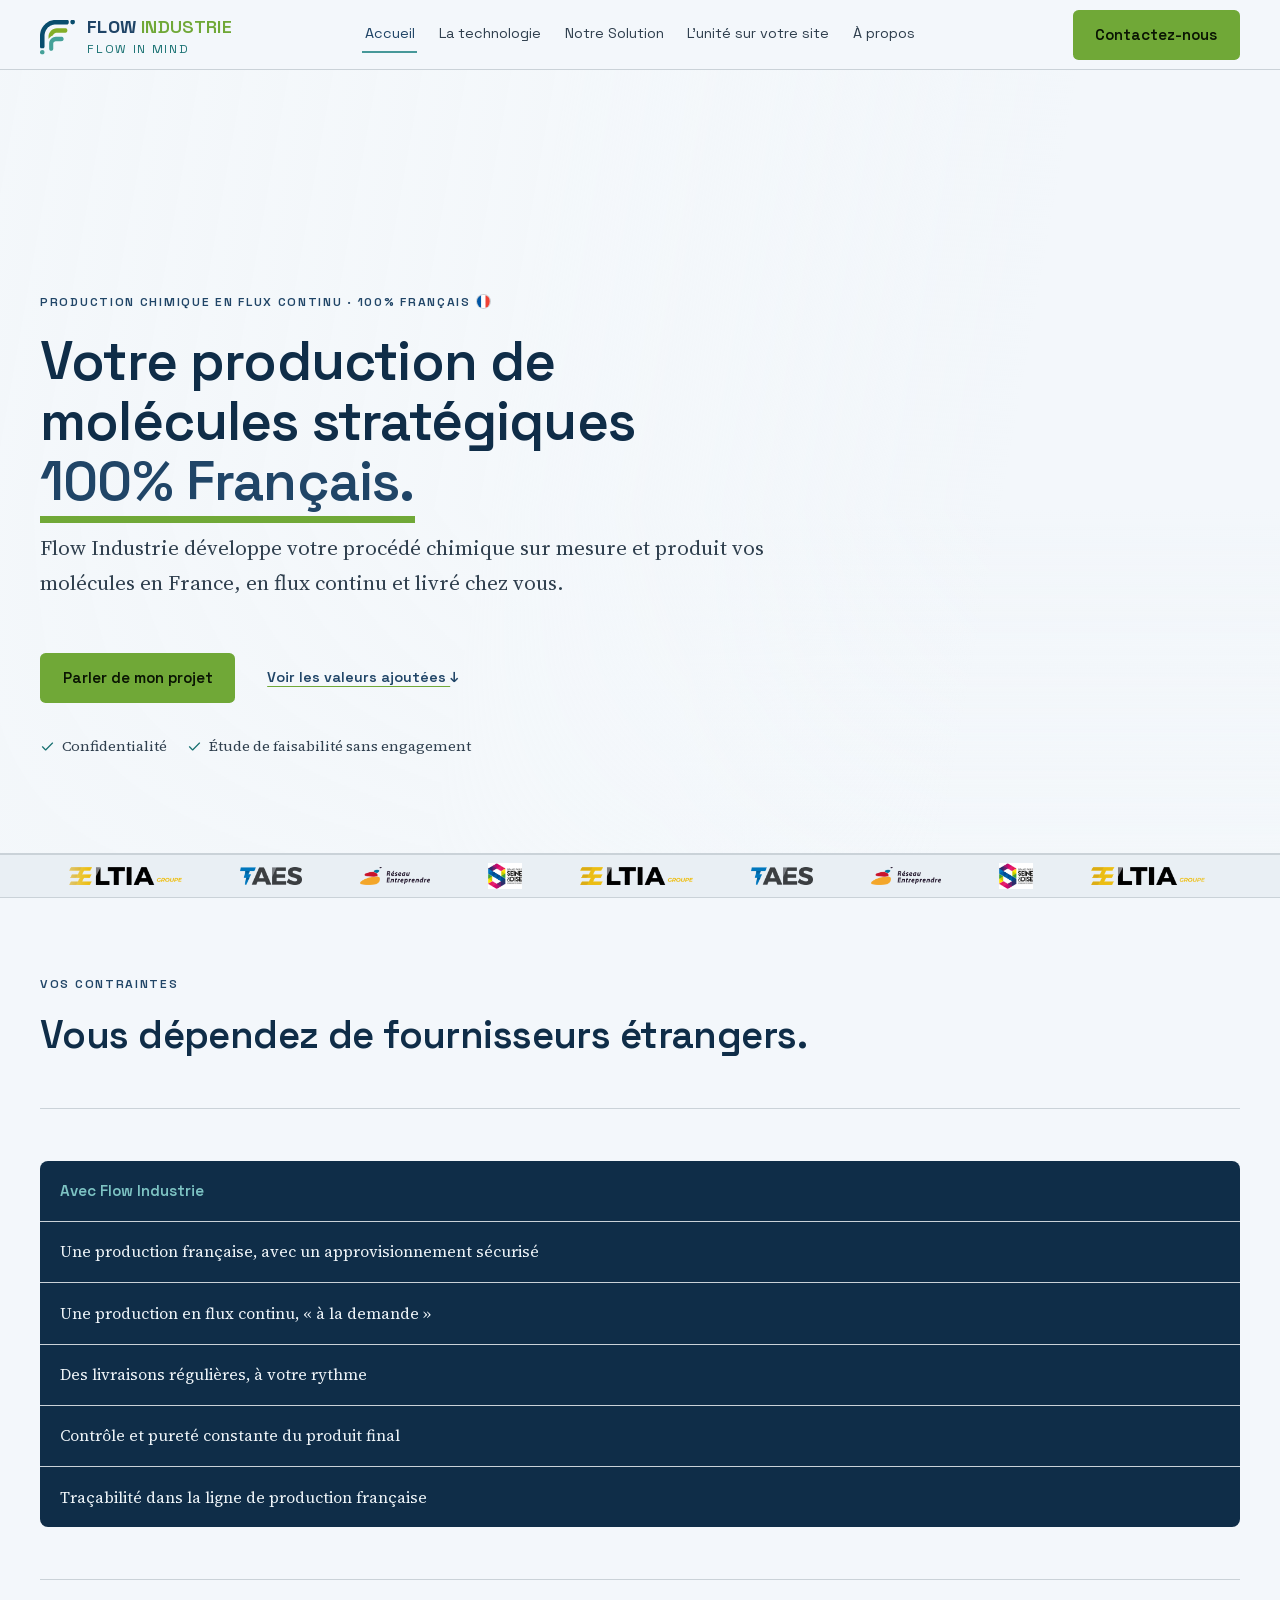
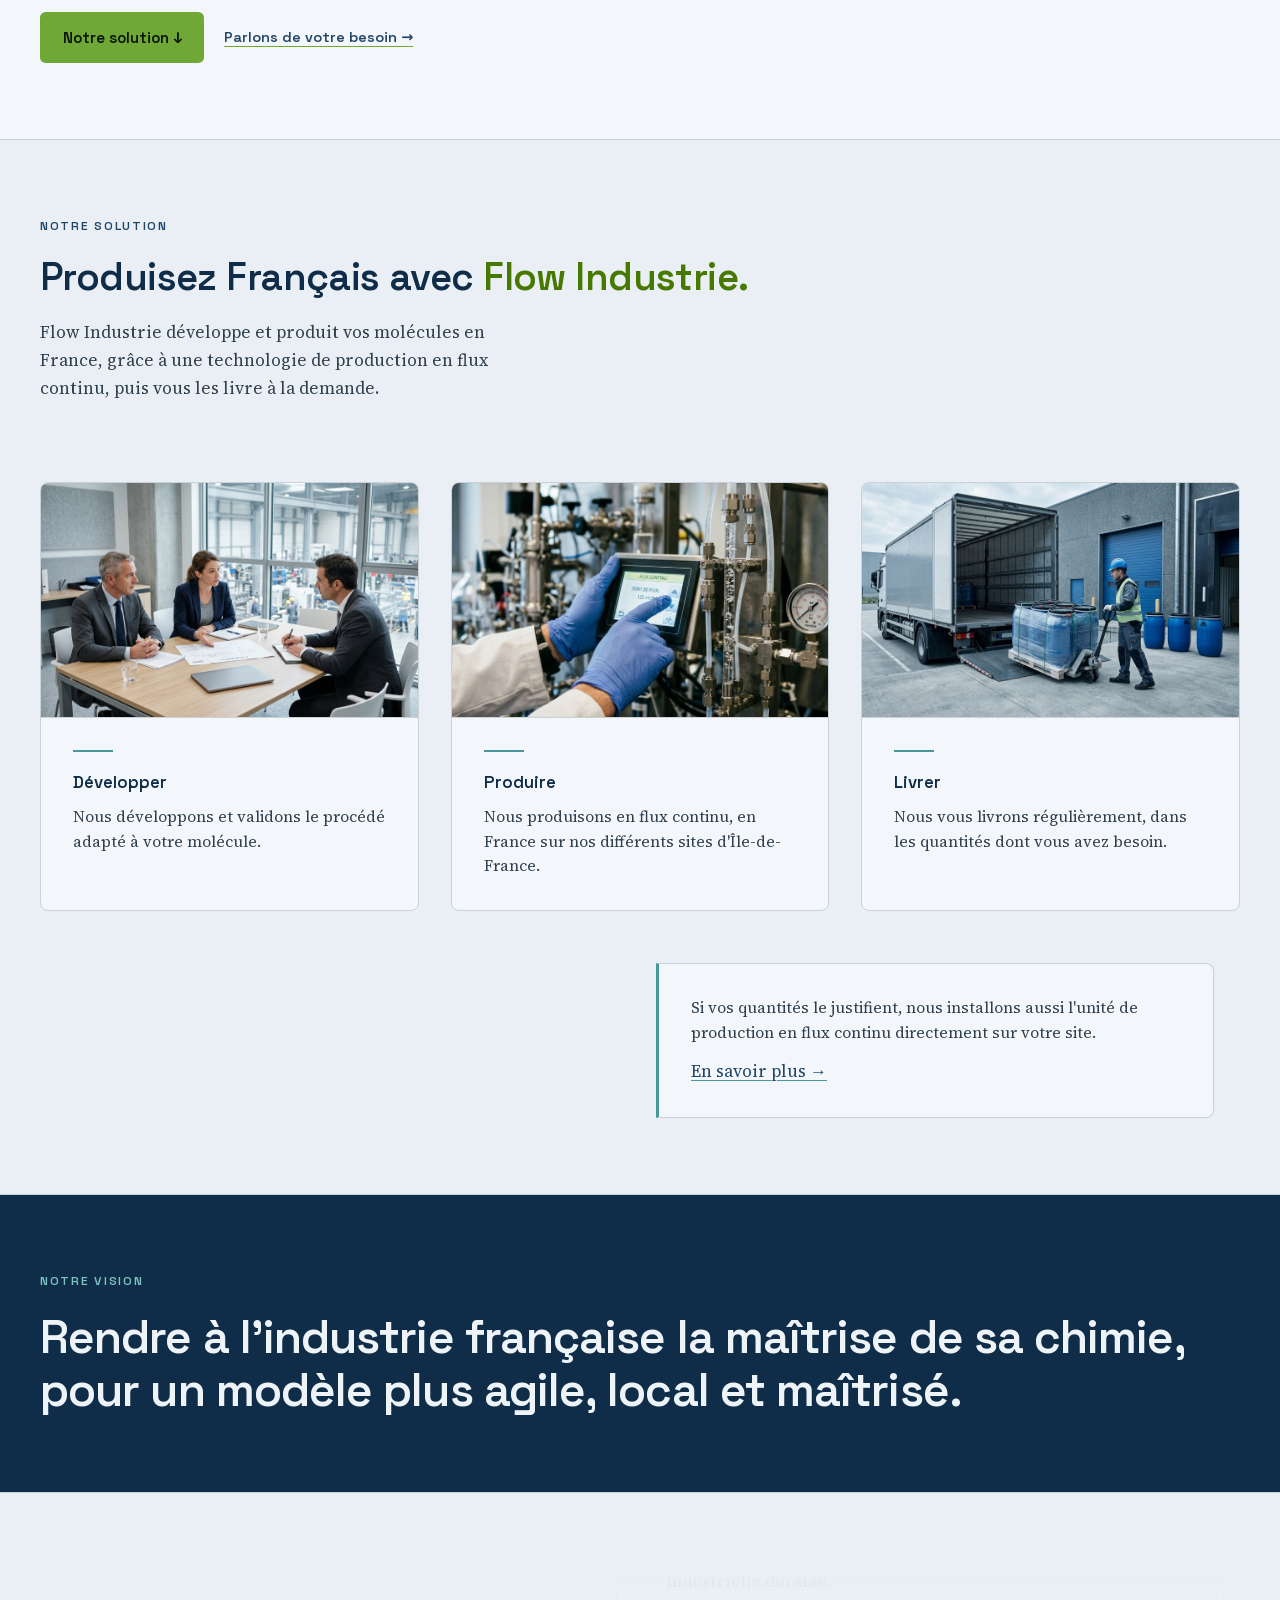
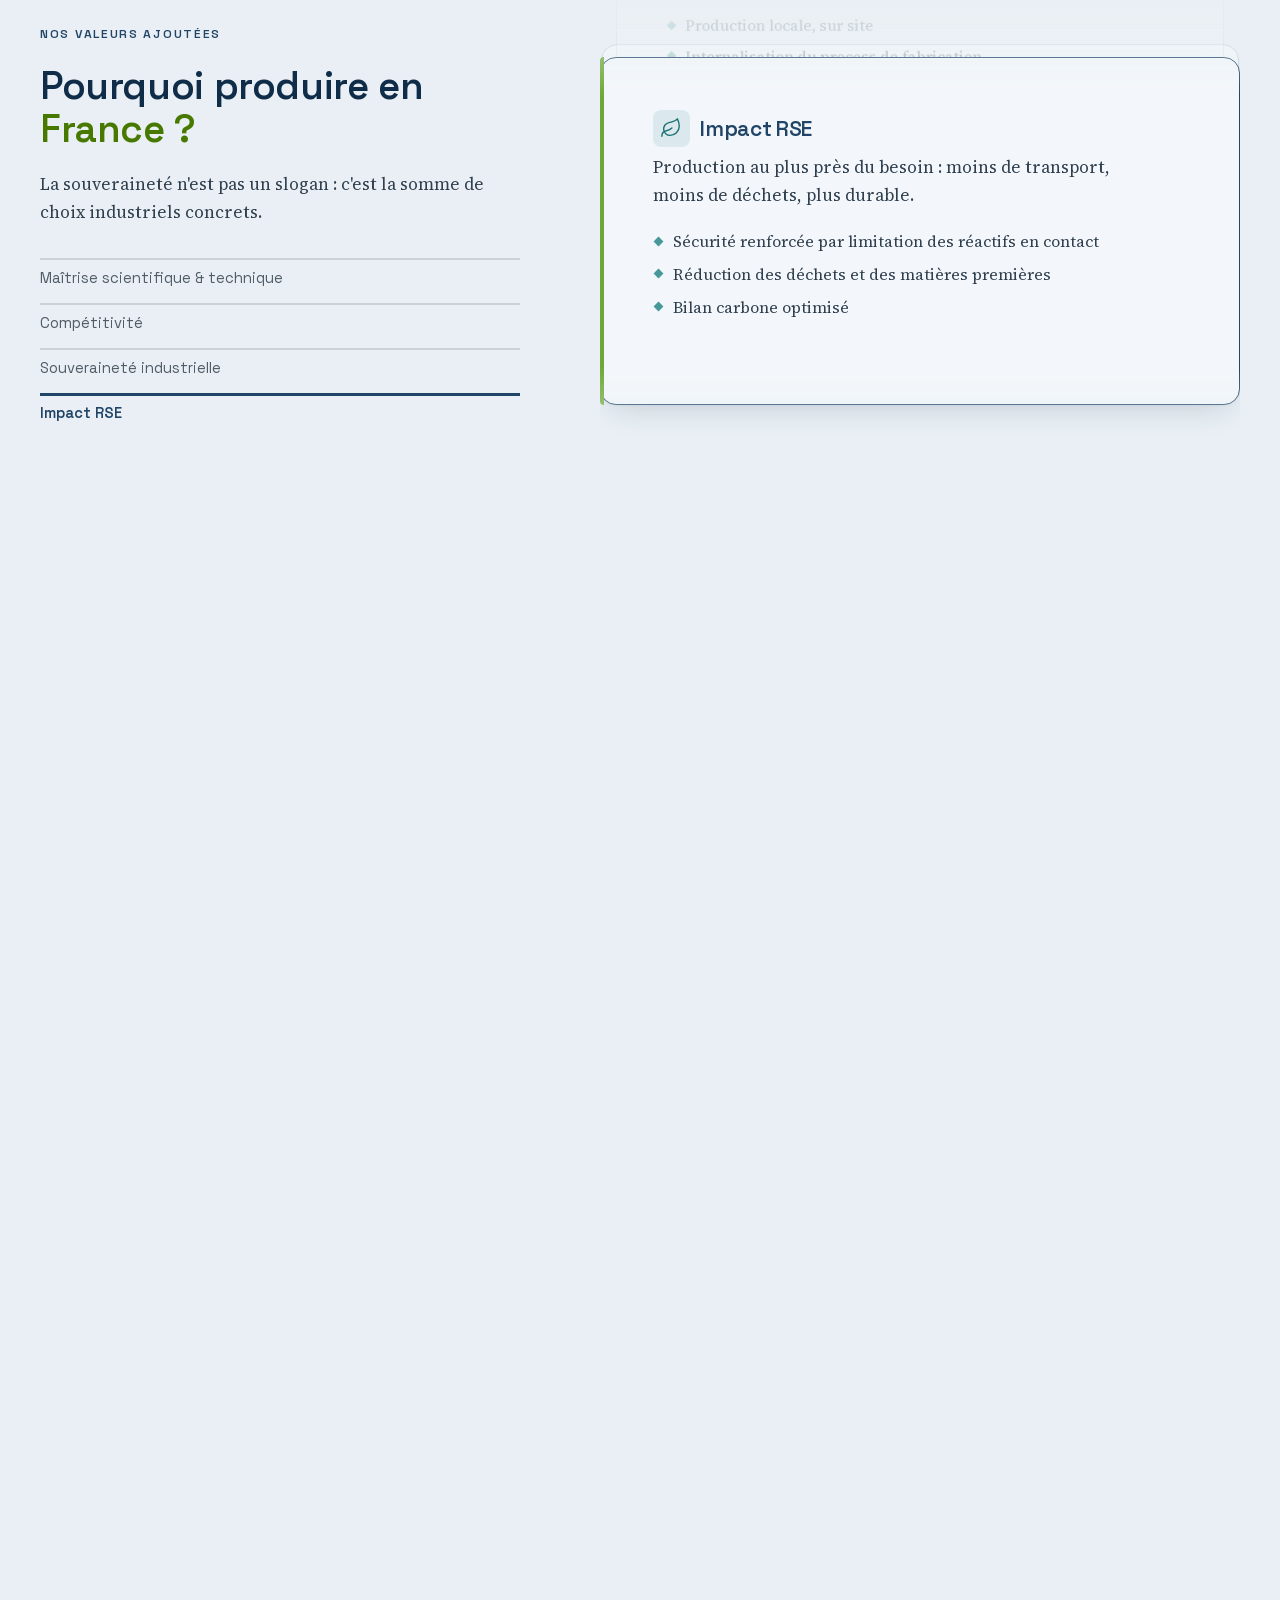
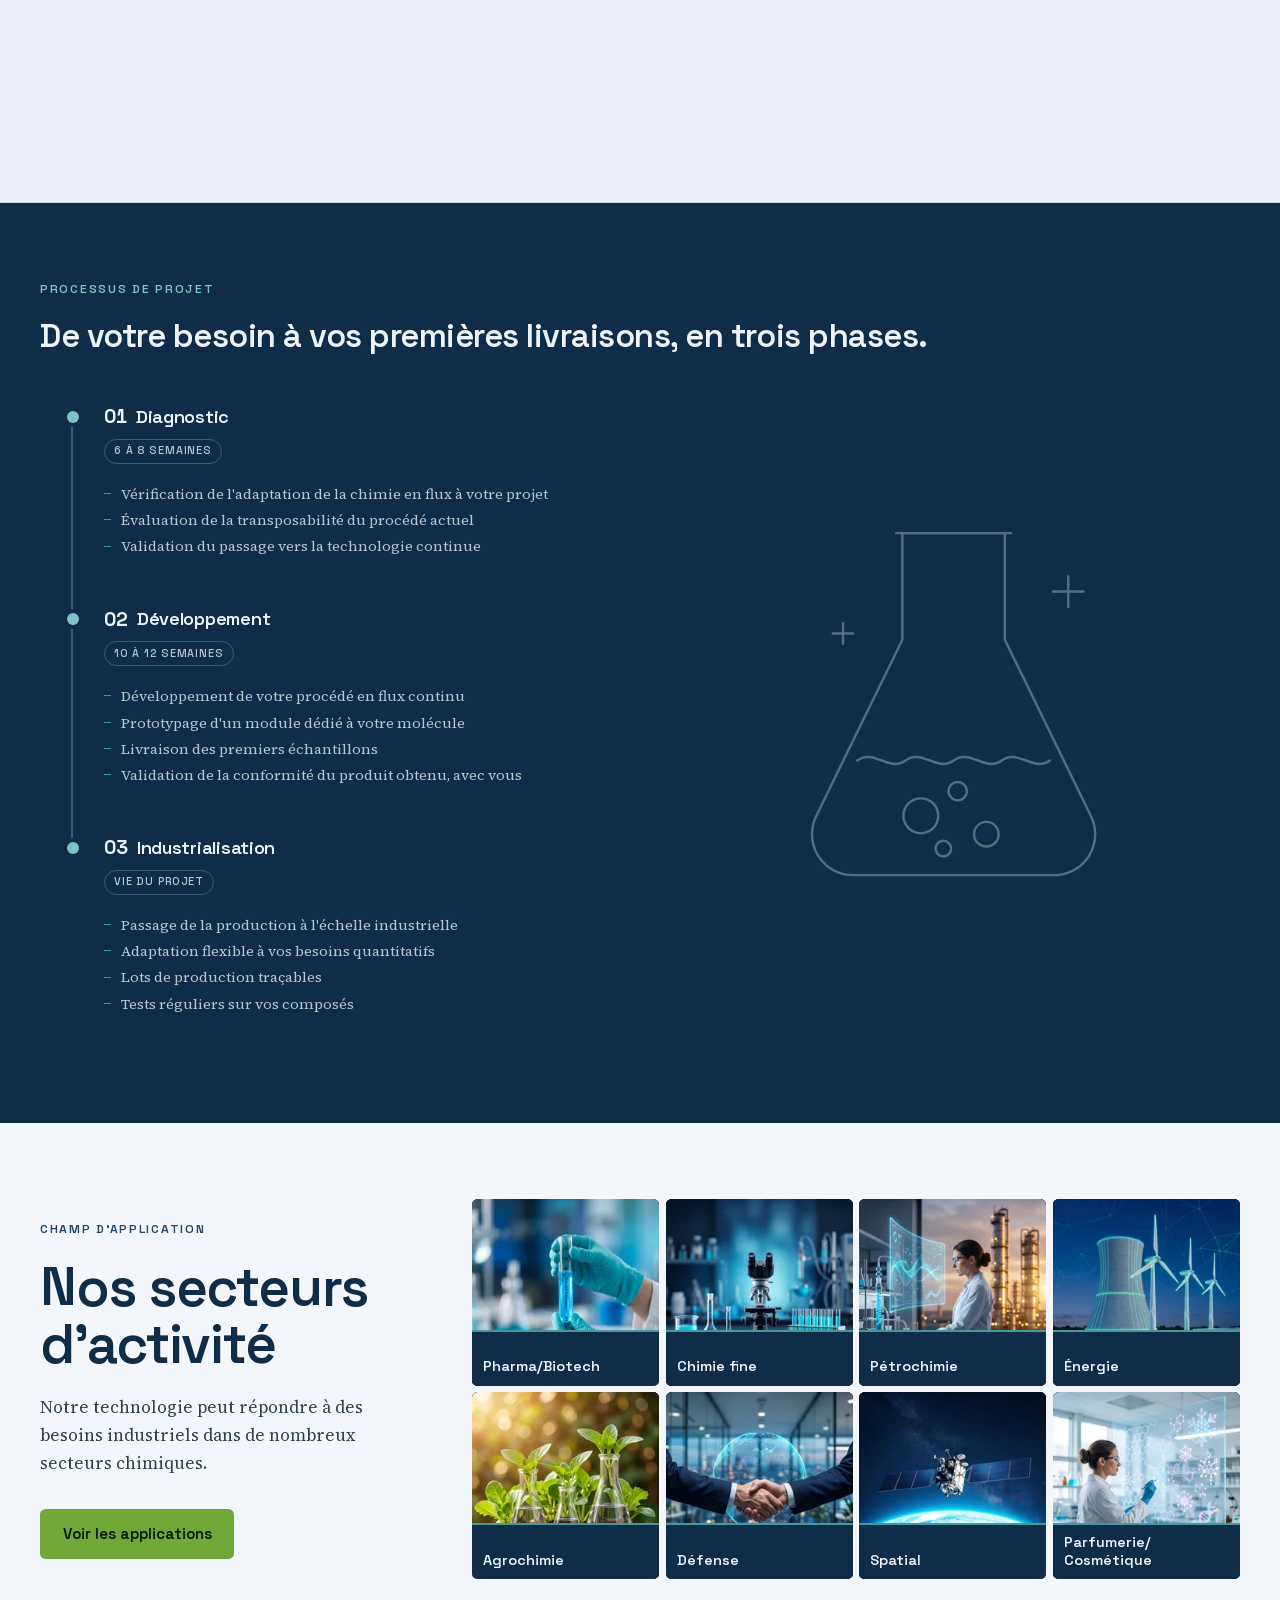
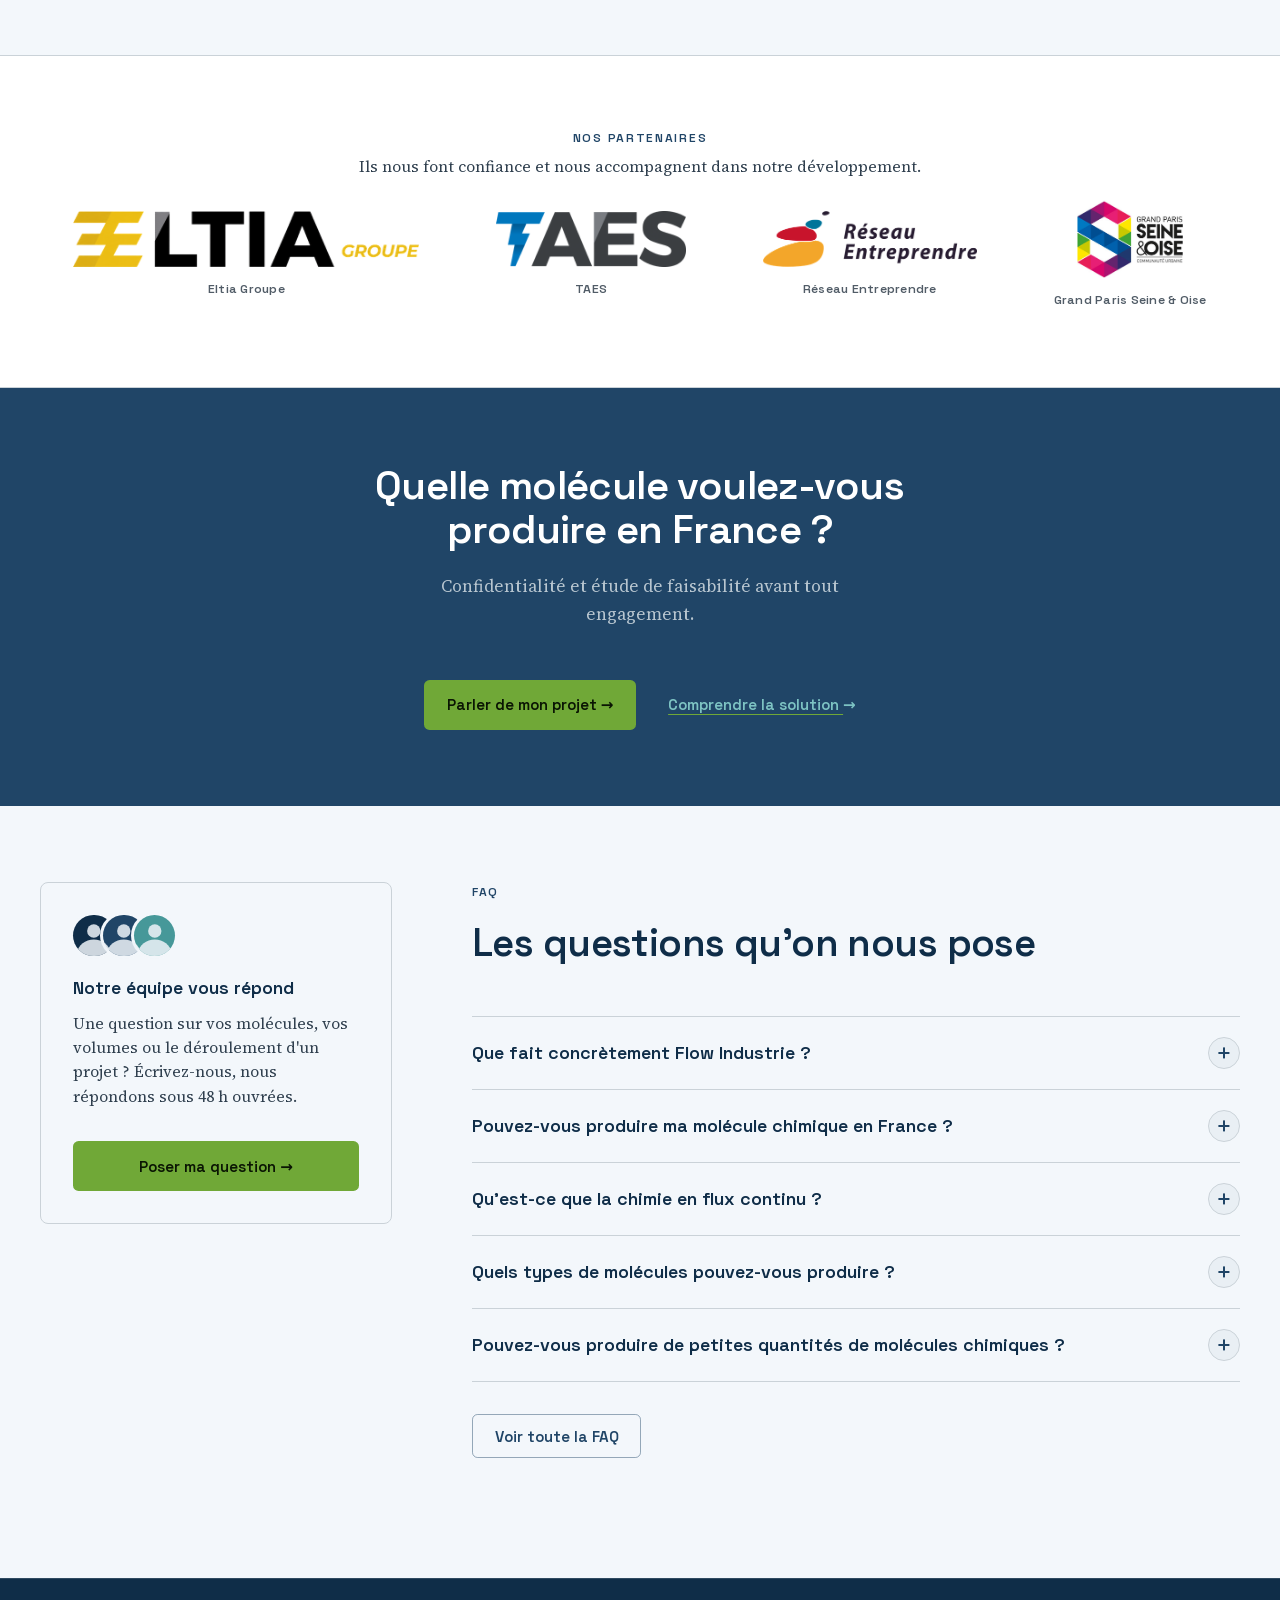
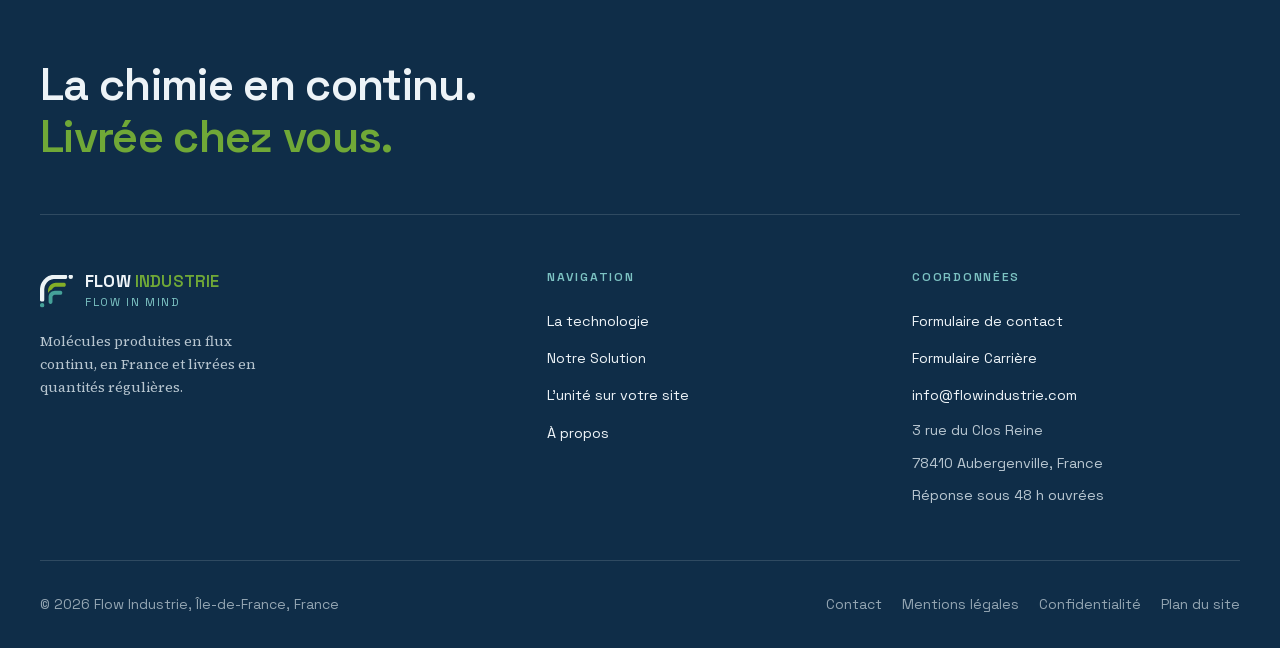
==== commit 07af8ace: "Mise a jour de l'apercu, 24/11/2026 00:01" ====
--- a/index.html
+++ b/index.html
@@ -1,4 +1,4 @@
-<!DOCTYPE html><html lang="fr"> <head><meta name="robots" content="noindex,nofollow"><meta charset="utf-8"><meta name="viewport" content="width=device-width, initial-scale=1"><title>Flow Industrie — Vos molécules produites en France, livrées régulièrement</title><meta name="description" content="Flow Industrie produit vos molécules chimiques en flux continu, en France, et vous livre en quantités régulières : la même molécule, sans l'import."><link rel="canonical" href="https://www.flowindustrie.com/"><link rel="icon" href="favicon.svg" type="image/svg+xml"><link rel="sitemap" href="sitemap-index.xml"><meta property="og:type" content="website"><meta property="og:locale" content="fr_FR"><meta property="og:site_name" content="Flow Industrie"><meta property="og:title" content="Flow Industrie — Vos molécules produites en France, livrées régulièrement"><meta property="og:description" content="Flow Industrie produit vos molécules chimiques en flux continu, en France, et vous livre en quantités régulières : la même molécule, sans l'import."><meta property="og:url" content="https://www.flowindustrie.com/"><meta property="og:image" content="https://www.flowindustrie.com/images/og-unite-modulaire.jpg"><meta property="og:image:width" content="1200"><meta property="og:image:height" content="630"><meta property="og:image:alt" content="Vue de conception de l'unité modulaire de production chimique en flux continu Flow Industrie."><meta name="twitter:card" content="summary_large_image"><link rel="stylesheet" href="_astro/polices.css"><script type="application/ld+json">{"@context":"https://schema.org","@type":"Organization","name":"Flow Industrie","slogan":"Flow in Mind","description":"Flow Industrie produit vos molécules chimiques en flux continu, en France, et vous livre en quantités régulières : la même molécule, sans l'import.","url":"https://www.flowindustrie.com/","logo":"https://www.flowindustrie.com/images/logo-flow-industrie.png","email":"info@flowindustrie.com","address":{"@type":"PostalAddress","streetAddress":"3 rue du Clos Reine","postalCode":"78410","addressLocality":"Aubergenville","addressRegion":"Île-de-France","addressCountry":"FR"}}</script><script type="application/ld+json">{"@context":"https://schema.org","@type":"Service","name":"Production de molécules chimiques en flux continu, livrées en France","serviceType":"Production à façon de molécules chimiques en chimie en flux continu, livrée en quantités régulières","provider":{"@type":"Organization","name":"Flow Industrie"},"areaServed":"FR","description":"Flow Industrie produit vos molécules chimiques en flux continu, en France, et vous livre en quantités régulières : la même molécule, sans l'import."}</script><script type="application/ld+json">{"@context":"https://schema.org","@type":"FAQPage","mainEntity":[{"@type":"Question","name":"Que fait concrètement Flow Industrie ?","acceptedAnswer":{"@type":"Answer","text":"Flow Industrie développe, produit et livre des molécules chimiques pour les industriels. Nous prenons en charge le développement du procédé, sa mise à l'échelle puis la production récurrente de la molécule sur notre site en France. Les produits sont ensuite livrés en quantités régulières, adaptées aux besoins de votre production."}},{"@type":"Question","name":"Pouvez-vous produire ma molécule chimique en France ?","acceptedAnswer":{"@type":"Answer","text":"Oui, sous réserve que la molécule et son procédé soient compatibles avec notre technologie de production en flux continu. Chaque projet commence par une étude de faisabilité permettant d'évaluer la molécule, le procédé, les contraintes de production et les volumes nécessaires avant tout engagement."}},{"@type":"Question","name":"Qu'est-ce que la chimie en flux continu ?","acceptedAnswer":{"@type":"Answer","text":"La chimie en flux continu consiste à faire circuler en continu les réactifs dans un équipement de production, plutôt que de réaliser la réaction par lots successifs. Cette technologie permet notamment de mieux contrôler les paramètres du procédé, de produire de manière régulière et d'adapter les volumes de production aux besoins industriels."}},{"@type":"Question","name":"Quels types de molécules pouvez-vous produire ?","acceptedAnswer":{"@type":"Answer","text":"Flow Industrie peut étudier des projets dans différents domaines de la chimie : chimie fine, pharmacie et biotech, énergie, agrochimie, pétrochimie, défense, spatial, parfumerie et cosmétique. La faisabilité dépend toutefois des caractéristiques propres à chaque molécule et de son procédé de synthèse."}},{"@type":"Question","name":"Pouvez-vous produire de petites quantités de molécules chimiques ?","acceptedAnswer":{"@type":"Answer","text":"Oui. L'un des intérêts de notre modèle est de pouvoir produire des quantités régulières, plutôt que d'imposer l'achat et le stockage de grandes quantités de produit. Les volumes peuvent évoluer en fonction des besoins du client, du kilogramme jusqu'à plusieurs dizaines de tonnes par an."}},{"@type":"Question","name":"Quels volumes pouvez-vous produire ?","acceptedAnswer":{"@type":"Answer","text":"Flow Industrie peut accompagner des besoins allant du kilogramme jusqu'à environ 100 tonnes par an, selon la molécule, le procédé et les caractéristiques du projet. Les volumes sont définis avec le client en fonction de sa consommation et de ses besoins industriels."}},{"@type":"Question","name":"Pourquoi produire une molécule chimique en France ?","acceptedAnswer":{"@type":"Answer","text":"Produire une molécule en France permet de réduire la dépendance à un fournisseur éloigné, de mieux maîtriser son approvisionnement et de limiter les contraintes liées au transport et au stockage. Pour une molécule stratégique, une production locale peut également contribuer à sécuriser la continuité de la production industrielle."}},{"@type":"Question","name":"Flow Industrie fait-elle de la sous-traitance chimique ?","acceptedAnswer":{"@type":"Answer","text":"Flow Industrie accompagne les industriels dans le développement, l'industrialisation et la production de leurs molécules chimiques. Notre intervention couvre notamment la mise au point du procédé, la production en flux continu en France et les livraisons régulières du produit fini."}},{"@type":"Question","name":"Comment se déroule un projet avec Flow Industrie ?","acceptedAnswer":{"@type":"Answer","text":"Un projet commence par l'identification de la molécule et une étude de faisabilité. Si le projet est compatible avec notre technologie, nous développons et validons le procédé, puis nous passons à la production et à la mise en place des livraisons récurrentes. Étude de faisabilité → Développement du procédé → Mise à l'échelle → Production → Livraisons régulières"}},{"@type":"Question","name":"Quels sont les avantages de la production chimique en flux continu ?","acceptedAnswer":{"@type":"Answer","text":"La production en flux continu permet notamment un meilleur contrôle du procédé, une production régulière et une adaptation des volumes aux besoins industriels. Elle peut également réduire certaines contraintes liées à la production par lots, selon la nature de la molécule et du procédé."}}]}</script><script>
+<!DOCTYPE html><html lang="fr"> <head><meta name="robots" content="noindex,nofollow"><meta charset="utf-8"><meta name="viewport" content="width=device-width, initial-scale=1"><title>Flow Industrie : vos molécules produites en France, livrées régulièrement</title><meta name="description" content="Flow Industrie produit vos molécules chimiques en flux continu, en France et vous livre en quantités régulières : la même molécule, sans l'import."><link rel="canonical" href="https://www.flowindustrie.com/"><link rel="icon" href="favicon.svg" type="image/svg+xml"><link rel="sitemap" href="sitemap-index.xml"><meta property="og:type" content="website"><meta property="og:locale" content="fr_FR"><meta property="og:site_name" content="Flow Industrie"><meta property="og:title" content="Flow Industrie : vos molécules produites en France, livrées régulièrement"><meta property="og:description" content="Flow Industrie produit vos molécules chimiques en flux continu, en France et vous livre en quantités régulières : la même molécule, sans l'import."><meta property="og:url" content="https://www.flowindustrie.com/"><meta property="og:image" content="https://www.flowindustrie.com/images/og-unite-modulaire.jpg"><meta property="og:image:width" content="1200"><meta property="og:image:height" content="630"><meta property="og:image:alt" content="Vue de conception de l'unité modulaire de production chimique en flux continu Flow Industrie."><meta name="twitter:card" content="summary_large_image"><link rel="stylesheet" href="_astro/polices.css"><script type="application/ld+json">{"@context":"https://schema.org","@type":"Organization","name":"Flow Industrie","slogan":"Flow in Mind","description":"Flow Industrie produit vos molécules chimiques en flux continu, en France et vous livre en quantités régulières : la même molécule, sans l'import.","url":"https://www.flowindustrie.com/","logo":"https://www.flowindustrie.com/images/logo-flow-industrie.png","email":"info@flowindustrie.com","address":{"@type":"PostalAddress","streetAddress":"3 rue du Clos Reine","postalCode":"78410","addressLocality":"Aubergenville","addressRegion":"Île-de-France","addressCountry":"FR"}}</script><script type="application/ld+json">{"@context":"https://schema.org","@type":"Service","name":"Production de molécules chimiques en flux continu, livrées en France","serviceType":"Production à façon de molécules chimiques en chimie en flux continu, livrée en quantités régulières","provider":{"@type":"Organization","name":"Flow Industrie"},"areaServed":"FR","description":"Flow Industrie produit vos molécules chimiques en flux continu, en France et vous livre en quantités régulières : la même molécule, sans l'import."}</script><script type="application/ld+json">{"@context":"https://schema.org","@type":"FAQPage","mainEntity":[{"@type":"Question","name":"Que fait concrètement Flow Industrie ?","acceptedAnswer":{"@type":"Answer","text":"Flow Industrie développe, produit et livre des molécules chimiques pour les industriels. Nous prenons en charge le développement du procédé, sa mise à l'échelle puis la production récurrente de la molécule sur notre site en France. Les produits sont ensuite livrés en quantités régulières, adaptées aux besoins de votre production."}},{"@type":"Question","name":"Pouvez-vous produire ma molécule chimique en France ?","acceptedAnswer":{"@type":"Answer","text":"Oui, sous réserve que la molécule et son procédé soient compatibles avec notre technologie de production en flux continu. Chaque projet commence par une étude de faisabilité permettant d'évaluer la molécule, le procédé, les contraintes de production et les volumes nécessaires avant tout engagement."}},{"@type":"Question","name":"Qu'est-ce que la chimie en flux continu ?","acceptedAnswer":{"@type":"Answer","text":"La chimie en flux continu consiste à faire circuler en continu les réactifs dans un équipement de production, plutôt que de réaliser la réaction par lots successifs. Cette technologie permet notamment de mieux contrôler les paramètres du procédé, de produire de manière régulière et d'adapter les volumes de production aux besoins industriels."}},{"@type":"Question","name":"Quels types de molécules pouvez-vous produire ?","acceptedAnswer":{"@type":"Answer","text":"Flow Industrie peut étudier des projets dans différents domaines de la chimie : chimie fine, pharmacie et biotech, énergie, agrochimie, pétrochimie, défense, spatial, parfumerie et cosmétique. La faisabilité dépend toutefois des caractéristiques propres à chaque molécule et de son procédé de synthèse."}},{"@type":"Question","name":"Pouvez-vous produire de petites quantités de molécules chimiques ?","acceptedAnswer":{"@type":"Answer","text":"Oui. L'un des intérêts de notre modèle est de pouvoir produire des quantités régulières, plutôt que d'imposer l'achat et le stockage de grandes quantités de produit. Les volumes peuvent évoluer en fonction des besoins du client, du kilogramme jusqu'à plusieurs dizaines de tonnes par an."}},{"@type":"Question","name":"Quels volumes pouvez-vous produire ?","acceptedAnswer":{"@type":"Answer","text":"Flow Industrie peut accompagner des besoins allant du kilogramme jusqu'à environ 100 tonnes par an, selon la molécule, le procédé et les caractéristiques du projet. Les volumes sont définis avec le client en fonction de sa consommation et de ses besoins industriels."}},{"@type":"Question","name":"Pourquoi produire une molécule chimique en France ?","acceptedAnswer":{"@type":"Answer","text":"Produire une molécule en France permet de réduire la dépendance à un fournisseur éloigné, de mieux maîtriser son approvisionnement et de limiter les contraintes liées au transport et au stockage. Pour une molécule stratégique, une production locale peut également contribuer à sécuriser la continuité de la production industrielle."}},{"@type":"Question","name":"Flow Industrie fait-elle de la sous-traitance chimique ?","acceptedAnswer":{"@type":"Answer","text":"Flow Industrie accompagne les industriels dans le développement, l'industrialisation et la production de leurs molécules chimiques. Notre intervention couvre notamment la mise au point du procédé, la production en flux continu en France et les livraisons régulières du produit fini."}},{"@type":"Question","name":"Comment se déroule un projet avec Flow Industrie ?","acceptedAnswer":{"@type":"Answer","text":"Un projet commence par l'identification de la molécule et une étude de faisabilité. Si le projet est compatible avec notre technologie, nous développons et validons le procédé, puis nous passons à la production et à la mise en place des livraisons récurrentes. Étude de faisabilité → Développement du procédé → Mise à l'échelle → Production → Livraisons régulières"}},{"@type":"Question","name":"Quels sont les avantages de la production chimique en flux continu ?","acceptedAnswer":{"@type":"Answer","text":"La production en flux continu permet notamment un meilleur contrôle du procédé, une production régulière et une adaptation des volumes aux besoins industriels. Elle peut également réduire certaines contraintes liées à la production par lots, selon la nature de la molécule et du procédé."}}]}</script><script>
       (function () {
         var racine = document.documentElement;
         if (window.matchMedia('(prefers-reduced-motion: reduce)').matches) return;
@@ -14,7 +14,7 @@
 .surtitre-section[data-astro-cid-xhkvyzga]{font-family:var(--font-display);font-size:.76rem;font-weight:600;letter-spacing:.14em;text-transform:uppercase;color:var(--color-petrol);margin-bottom:var(--space-md)}.vision[data-astro-cid-xhkvyzga]{background:var(--color-petrol-deep);border-block:var(--rule)}.vision[data-astro-cid-xhkvyzga] .wrap[data-astro-cid-xhkvyzga]{padding-block:var(--rythme-demi)}.vision[data-astro-cid-xhkvyzga].part-empruntee{margin-top:2.75rem}.vision[data-astro-cid-xhkvyzga] .surtitre-section[data-astro-cid-xhkvyzga]{color:var(--color-teal-clair)}.phrase[data-astro-cid-xhkvyzga]{font-family:var(--font-display);font-weight:600;font-size:clamp(1.75rem,3.6vw,3.05rem);line-height:1.14;letter-spacing:-.02em;color:var(--color-on-dark)}.vision[data-astro-cid-xhkvyzga][data-pilotage] .mot[data-astro-cid-xhkvyzga]{opacity:0;transition:opacity .45s var(--ease-out)}.vision[data-astro-cid-xhkvyzga][data-pilotage] .mot[data-astro-cid-xhkvyzga].allume{opacity:1}
 .cta-fin[data-astro-cid-ozoyvow7]{background:var(--color-petrol-deep);color:var(--color-on-dark)}.cta-fin[data-astro-cid-ozoyvow7].fond-petrol{background:var(--color-petrol)}.cta-fin[data-astro-cid-ozoyvow7] .wrap[data-astro-cid-ozoyvow7]{padding-block:var(--rythme-demi) var(--space-3xl);text-align:center}.cta-fin[data-astro-cid-ozoyvow7].suivie .wrap[data-astro-cid-ozoyvow7]{padding-bottom:var(--rythme-demi)}.cta-titre[data-astro-cid-ozoyvow7]{font-size:clamp(1.8rem,3.4vw,2.5rem);color:#fff;max-width:24ch;margin-inline:auto}.cta-texte[data-astro-cid-ozoyvow7]{margin-top:var(--space-md);color:var(--color-on-dark-2);max-width:52ch;margin-inline:auto}.cta-actions[data-astro-cid-ozoyvow7]{margin-top:var(--space-xl);display:flex;flex-wrap:wrap;align-items:center;justify-content:center;gap:var(--space-lg)}.cta-secondaire[data-astro-cid-ozoyvow7]{font-family:var(--font-display);font-weight:600;font-size:.95rem;color:var(--color-teal-clair);text-decoration-color:var(--color-accent)}
 </style>
-<link rel="stylesheet" href="_astro/applications.BpqbabYR.css"><link rel="stylesheet" href="_astro/mobile-partage.css"></head> <body> <a class="saut-contenu" href="#contenu">Aller au contenu principal</a> <header class="entete" data-astro-cid-dmqpwcec>  <!-- Niveau 2 — barre principale --> <div class="wrap barre" data-astro-cid-dmqpwcec> <a class="marque" href="index.html" data-astro-cid-dmqpwcec>  <img class="marque-signe" src="logo-flow-industrie.svg" alt="" width="972" height="959" data-astro-cid-dmqpwcec> <span class="marque-texte" data-astro-cid-dmqpwcec> <span class="marque-nom" data-astro-cid-dmqpwcec><b data-astro-cid-dmqpwcec>FLOW</b> <span data-astro-cid-dmqpwcec>INDUSTRIE</span></span> <span class="marque-baseline" data-astro-cid-dmqpwcec>Flow in Mind</span> </span> </a> <nav class="liens" id="menu-principal" aria-label="Navigation principale" data-astro-cid-dmqpwcec> <a href="index.html" aria-current="page" data-astro-cid-dmqpwcec> Accueil </a><a href="technologie/index.html" data-astro-cid-dmqpwcec> La technologie </a><a href="applications/index.html" data-astro-cid-dmqpwcec> Notre Solution </a><a href="unite-sur-votre-site/index.html" data-astro-cid-dmqpwcec> L&#39;unité sur votre site </a><a href="a-propos/index.html" data-astro-cid-dmqpwcec> À propos </a> <a class="btn btn-accent cta-menu" href="contact/index.html" data-astro-cid-dmqpwcec>Contactez-nous</a> </nav> <div class="actions-entete" data-astro-cid-dmqpwcec><a class="btn btn-accent cta-entete" href="contact/index.html" data-astro-cid-dmqpwcec>Contactez-nous</a><button type="button" class="bouton-menu" id="bouton-menu" aria-controls="menu-principal" aria-expanded="false" data-astro-cid-dmqpwcec><span class="barres-menu" aria-hidden="true" data-astro-cid-dmqpwcec><span data-astro-cid-dmqpwcec></span><span data-astro-cid-dmqpwcec></span><span data-astro-cid-dmqpwcec></span></span>Menu</button></div> </div> </header>  <script type="module">const t=document.querySelector(".entete");if(t){let s=null;const l=()=>{const e=window.scrollY>8;e!==s&&(s=e,e?t.dataset.defile="":delete t.dataset.defile)};window.addEventListener("scroll",l,{passive:!0}),l()}</script> <main id="contenu">  <section class="hero" data-astro-cid-j7pv25f6> <div class="wrap hero-grille" data-astro-cid-j7pv25f6>  <div class="hero-texte" data-anim-groupe="monte" data-astro-cid-j7pv25f6>  <p class="hero-surtitre" data-astro-cid-j7pv25f6>Production&nbsp;chimique en&nbsp;flux&nbsp;continu&nbsp;·&nbsp;100%&nbsp;Français<span class="drapeau" role="img" aria-label="France" data-astro-cid-j7pv25f6><svg viewBox="0 0 3 3" width="14" height="14" preserveAspectRatio="none" aria-hidden="true" data-astro-cid-j7pv25f6><rect width="1" height="3" x="0" fill="#0055A4"/><rect width="1" height="3" x="1" fill="#FFFFFF"/><rect width="1" height="3" x="2" fill="#EF4135"/></svg></span></p>   <h1 data-astro-cid-j7pv25f6>Votre production de molécules stratégiques <em class="vert" data-anim="souligne" data-retard="3" data-astro-cid-j7pv25f6>100% Français.</em></h1>  <p class="hero-chapo" data-astro-cid-j7pv25f6>
+<link rel="stylesheet" href="_astro/applications.BpqbabYR.css"><link rel="stylesheet" href="_astro/mobile-partage.css"></head> <body> <a class="saut-contenu" href="#contenu">Aller au contenu principal</a> <header class="entete" data-astro-cid-dmqpwcec>  <!-- Niveau 2 : barre principale --> <div class="wrap barre" data-astro-cid-dmqpwcec> <a class="marque" href="index.html" data-astro-cid-dmqpwcec>  <img class="marque-signe" src="logo-flow-industrie.svg" alt="" width="972" height="959" data-astro-cid-dmqpwcec> <span class="marque-texte" data-astro-cid-dmqpwcec> <span class="marque-nom" data-astro-cid-dmqpwcec><b data-astro-cid-dmqpwcec>FLOW</b> <span data-astro-cid-dmqpwcec>INDUSTRIE</span></span> <span class="marque-baseline" data-astro-cid-dmqpwcec>Flow in Mind</span> </span> </a> <nav class="liens" id="menu-principal" aria-label="Navigation principale" data-astro-cid-dmqpwcec> <a href="index.html" aria-current="page" data-astro-cid-dmqpwcec> Accueil </a><a href="technologie/index.html" data-astro-cid-dmqpwcec> La technologie </a><a href="applications/index.html" data-astro-cid-dmqpwcec> Notre Solution </a><a href="unite-sur-votre-site/index.html" data-astro-cid-dmqpwcec> L&#39;unité sur votre site </a><a href="a-propos/index.html" data-astro-cid-dmqpwcec> À propos </a> <a class="btn btn-accent cta-menu" href="contact/index.html" data-astro-cid-dmqpwcec>Contactez-nous</a> </nav> <div class="actions-entete" data-astro-cid-dmqpwcec><a class="btn btn-accent cta-entete" href="contact/index.html" data-astro-cid-dmqpwcec>Contactez-nous</a><button type="button" class="bouton-menu" id="bouton-menu" aria-controls="menu-principal" aria-expanded="false" data-astro-cid-dmqpwcec><span class="barres-menu" aria-hidden="true" data-astro-cid-dmqpwcec><span data-astro-cid-dmqpwcec></span><span data-astro-cid-dmqpwcec></span><span data-astro-cid-dmqpwcec></span></span>Menu</button></div> </div> </header>  <script type="module">const t=document.querySelector(".entete");if(t){let s=null;const l=()=>{const e=window.scrollY>8;e!==s&&(s=e,e?t.dataset.defile="":delete t.dataset.defile)};window.addEventListener("scroll",l,{passive:!0}),l()}</script> <main id="contenu">  <section class="hero" data-astro-cid-j7pv25f6> <div class="wrap hero-grille" data-astro-cid-j7pv25f6>  <div class="hero-texte" data-anim-groupe="monte" data-astro-cid-j7pv25f6>  <p class="hero-surtitre" data-astro-cid-j7pv25f6>Production&nbsp;chimique en&nbsp;flux&nbsp;continu&nbsp;·&nbsp;100%&nbsp;Français<span class="drapeau" role="img" aria-label="France" data-astro-cid-j7pv25f6><svg viewBox="0 0 3 3" width="14" height="14" preserveAspectRatio="none" aria-hidden="true" data-astro-cid-j7pv25f6><rect width="1" height="3" x="0" fill="#0055A4"/><rect width="1" height="3" x="1" fill="#FFFFFF"/><rect width="1" height="3" x="2" fill="#EF4135"/></svg></span></p>   <h1 data-astro-cid-j7pv25f6>Votre production de molécules stratégiques <em class="vert" data-anim="souligne" data-retard="3" data-astro-cid-j7pv25f6>100% Français.</em></h1>  <p class="hero-chapo" data-astro-cid-j7pv25f6>
 Flow Industrie développe votre procédé chimique sur mesure et produit vos
           molécules en France, en flux continu et livré chez vous.
 </p>  <div class="cta" data-astro-cid-j7pv25f6> <a class="btn btn-accent" href="contact/index.html" data-astro-cid-j7pv25f6>Parler de mon projet</a> <a class="hero-ancre lien-appui" data-sens="bas" href="#valeurs-ajoutees" data-astro-cid-j7pv25f6>Voir les valeurs ajoutées <span aria-hidden="true" data-astro-cid-j7pv25f6>↓</span></a> </div> <ul class="hero-appui" data-astro-cid-j7pv25f6><li data-astro-cid-j7pv25f6><svg class="glyphe" viewBox="0 0 24 24" width="15" height="15" fill="none" stroke="currentColor" stroke-width="2" stroke-linecap="round" stroke-linejoin="round" aria-hidden="true" data-astro-cid-j7pv25f6><path d="m4 12.5 5 5L20 6.5"/></svg><span data-astro-cid-j7pv25f6>Confidentialité</span></li><li data-astro-cid-j7pv25f6><svg class="glyphe" viewBox="0 0 24 24" width="15" height="15" fill="none" stroke="currentColor" stroke-width="2" stroke-linecap="round" stroke-linejoin="round" aria-hidden="true" data-astro-cid-j7pv25f6><path d="m4 12.5 5 5L20 6.5"/></svg><span data-astro-cid-j7pv25f6>Étude de faisabilité sans engagement</span></li></ul> </div> </div>   <picture data-astro-cid-j7pv25f6><!-- Sur telephone et tablette, une photo nativement en portrait (1536x2752), composee pour ce cadre : plafond clair en haut ou se pose le titre, atelier au milieu, bidon et mains gantees en bas. Elle remplit tout le hero, la ou le recadrage paysage precedent ne tenait que la moitie haute. --><source media="(max-width:860px)" type="image/webp" srcset="_astro/unite-hall-espace-texte.BmQSYcXX_port800.webp 800w, _astro/unite-hall-espace-texte.BmQSYcXX_port1536.webp 1536w" sizes="100vw" data-astro-cid-j7pv25f6><img src="_astro/unite-hall-espace-texte.BmQSYcXX_2mOYdv.webp" srcset="_astro/unite-hall-espace-texte.BmQSYcXX_HS0qW.webp 760w, _astro/unite-hall-espace-texte.BmQSYcXX_1jfOqG.webp 1100w, _astro/unite-hall-espace-texte.BmQSYcXX_1F0tlM.webp 1600w, _astro/unite-hall-espace-texte.BmQSYcXX_2mOYdv.webp 1928w" data-anim="voile" data-retard="2" alt="Mains gantées refermant un bidon de produit chimique fini sur une table en inox, atelier de production en arrière-plan." sizes="100vw" loading="eager" fetchpriority="high" data-astro-cid-j7pv25f6="true" decoding="async" width="1928" height="816" class="hero-photo"></picture> </section><section class="bandeau-partenaires" aria-label="Nos partenaires" data-astro-cid-4k7yywj5> <div class="bandeau-interieur" data-astro-cid-4k7yywj5> <div class="piste" data-astro-cid-4k7yywj5> <div class="defile" data-astro-cid-4k7yywj5> <ul class="logos-bande" data-astro-cid-4k7yywj5> <li style="--echelle:1" data-astro-cid-4k7yywj5> <img src="images/partenaires/eltia.png" alt="Eltia Groupe" decoding="async" data-astro-cid-4k7yywj5> </li><li style="--echelle:1" data-astro-cid-4k7yywj5> <img src="images/partenaires/taes.png" alt="TAES" decoding="async" data-astro-cid-4k7yywj5> </li><li style="--echelle:1" data-astro-cid-4k7yywj5> <img src="images/partenaires/reseau-entreprendre.png" alt="Réseau Entreprendre" decoding="async" data-astro-cid-4k7yywj5> </li><li style="--echelle:1.4" data-astro-cid-4k7yywj5> <img src="images/partenaires/grand-paris-seine-oise.png" alt="Grand Paris Seine &amp; Oise" decoding="async" data-astro-cid-4k7yywj5> </li> </ul><ul class="logos-bande" aria-hidden="true" data-astro-cid-4k7yywj5> <li style="--echelle:1" data-astro-cid-4k7yywj5> <img src="images/partenaires/eltia.png" alt="" decoding="async" data-astro-cid-4k7yywj5> </li><li style="--echelle:1" data-astro-cid-4k7yywj5> <img src="images/partenaires/taes.png" alt="" decoding="async" data-astro-cid-4k7yywj5> </li><li style="--echelle:1" data-astro-cid-4k7yywj5> <img src="images/partenaires/reseau-entreprendre.png" alt="" decoding="async" data-astro-cid-4k7yywj5> </li><li style="--echelle:1.4" data-astro-cid-4k7yywj5> <img src="images/partenaires/grand-paris-seine-oise.png" alt="" decoding="async" data-astro-cid-4k7yywj5> </li> </ul><ul class="logos-bande" aria-hidden="true" data-astro-cid-4k7yywj5> <li style="--echelle:1" data-astro-cid-4k7yywj5> <img src="images/partenaires/eltia.png" alt="" decoding="async" data-astro-cid-4k7yywj5> </li><li style="--echelle:1" data-astro-cid-4k7yywj5> <img src="images/partenaires/taes.png" alt="" decoding="async" data-astro-cid-4k7yywj5> </li><li style="--echelle:1" data-astro-cid-4k7yywj5> <img src="images/partenaires/reseau-entreprendre.png" alt="" decoding="async" data-astro-cid-4k7yywj5> </li><li style="--echelle:1.4" data-astro-cid-4k7yywj5> <img src="images/partenaires/grand-paris-seine-oise.png" alt="" decoding="async" data-astro-cid-4k7yywj5> </li> </ul><ul class="logos-bande" aria-hidden="true" data-astro-cid-4k7yywj5> <li style="--echelle:1" data-astro-cid-4k7yywj5> <img src="images/partenaires/eltia.png" alt="" decoding="async" data-astro-cid-4k7yywj5> </li><li style="--echelle:1" data-astro-cid-4k7yywj5> <img src="images/partenaires/taes.png" alt="" decoding="async" data-astro-cid-4k7yywj5> </li><li style="--echelle:1" data-astro-cid-4k7yywj5> <img src="images/partenaires/reseau-entreprendre.png" alt="" decoding="async" data-astro-cid-4k7yywj5> </li><li style="--echelle:1.4" data-astro-cid-4k7yywj5> <img src="images/partenaires/grand-paris-seine-oise.png" alt="" decoding="async" data-astro-cid-4k7yywj5> </li> </ul><ul class="logos-bande" aria-hidden="true" data-astro-cid-4k7yywj5> <li style="--echelle:1" data-astro-cid-4k7yywj5> <img src="images/partenaires/eltia.png" alt="" decoding="async" data-astro-cid-4k7yywj5> </li><li style="--echelle:1" data-astro-cid-4k7yywj5> <img src="images/partenaires/taes.png" alt="" decoding="async" data-astro-cid-4k7yywj5> </li><li style="--echelle:1" data-astro-cid-4k7yywj5> <img src="images/partenaires/reseau-entreprendre.png" alt="" decoding="async" data-astro-cid-4k7yywj5> </li><li style="--echelle:1.4" data-astro-cid-4k7yywj5> <img src="images/partenaires/grand-paris-seine-oise.png" alt="" decoding="async" data-astro-cid-4k7yywj5> </li> </ul><ul class="logos-bande" aria-hidden="true" data-astro-cid-4k7yywj5> <li style="--echelle:1" data-astro-cid-4k7yywj5> <img src="images/partenaires/eltia.png" alt="" decoding="async" data-astro-cid-4k7yywj5> </li><li style="--echelle:1" data-astro-cid-4k7yywj5> <img src="images/partenaires/taes.png" alt="" decoding="async" data-astro-cid-4k7yywj5> </li><li style="--echelle:1" data-astro-cid-4k7yywj5> <img src="images/partenaires/reseau-entreprendre.png" alt="" decoding="async" data-astro-cid-4k7yywj5> </li><li style="--echelle:1.4" data-astro-cid-4k7yywj5> <img src="images/partenaires/grand-paris-seine-oise.png" alt="" decoding="async" data-astro-cid-4k7yywj5> </li> </ul><ul class="logos-bande" aria-hidden="true" data-astro-cid-4k7yywj5> <li style="--echelle:1" data-astro-cid-4k7yywj5> <img src="images/partenaires/eltia.png" alt="" decoding="async" data-astro-cid-4k7yywj5> </li><li style="--echelle:1" data-astro-cid-4k7yywj5> <img src="images/partenaires/taes.png" alt="" decoding="async" data-astro-cid-4k7yywj5> </li><li style="--echelle:1" data-astro-cid-4k7yywj5> <img src="images/partenaires/reseau-entreprendre.png" alt="" decoding="async" data-astro-cid-4k7yywj5> </li><li style="--echelle:1.4" data-astro-cid-4k7yywj5> <img src="images/partenaires/grand-paris-seine-oise.png" alt="" decoding="async" data-astro-cid-4k7yywj5> </li> </ul><ul class="logos-bande" aria-hidden="true" data-astro-cid-4k7yywj5> <li style="--echelle:1" data-astro-cid-4k7yywj5> <img src="images/partenaires/eltia.png" alt="" decoding="async" data-astro-cid-4k7yywj5> </li><li style="--echelle:1" data-astro-cid-4k7yywj5> <img src="images/partenaires/taes.png" alt="" decoding="async" data-astro-cid-4k7yywj5> </li><li style="--echelle:1" data-astro-cid-4k7yywj5> <img src="images/partenaires/reseau-entreprendre.png" alt="" decoding="async" data-astro-cid-4k7yywj5> </li><li style="--echelle:1.4" data-astro-cid-4k7yywj5> <img src="images/partenaires/grand-paris-seine-oise.png" alt="" decoding="async" data-astro-cid-4k7yywj5> </li> </ul> </div> </div> </div> </section>     <section class="split" id="le-constat" aria-labelledby="titre-constat" data-astro-cid-j7pv25f6> <div class="wrap" data-astro-cid-j7pv25f6> <div class="constat-tete" data-anim-groupe="monte" data-astro-cid-j7pv25f6>  <p class="surtitre-section" data-astro-cid-j7pv25f6>Vos contraintes</p>  <h2 class="titre-section" id="titre-constat" data-astro-cid-j7pv25f6>Vous dépendez de fournisseurs étrangers.</h2>  </div>  <div class="bascule-cadre" data-anim="carte" data-retard="1" data-astro-cid-j7pv25f6> <table class="bascule" role="table" data-astro-cid-j7pv25f6>  <caption class="legende-masquee" data-astro-cid-j7pv25f6>Ce qu&#39;une production française et livrée change pour vous.</caption> <thead role="rowgroup" data-astro-cid-j7pv25f6> <tr role="row" data-astro-cid-j7pv25f6> <th role="columnheader" scope="col" class="col-flow" data-astro-cid-j7pv25f6>Avec Flow Industrie</th> </tr> </thead> <tbody role="rowgroup" data-astro-cid-j7pv25f6>  <tr role="row" data-astro-cid-j7pv25f6> <td role="cell" class="col-flow" data-astro-cid-j7pv25f6> Une production française, avec un approvisionnement sécurisé </td> </tr><tr role="row" data-astro-cid-j7pv25f6> <td role="cell" class="col-flow" data-astro-cid-j7pv25f6> Une production en flux continu, « à la demande » </td> </tr><tr role="row" data-astro-cid-j7pv25f6> <td role="cell" class="col-flow" data-astro-cid-j7pv25f6> Des livraisons régulières, à votre rythme </td> </tr><tr role="row" data-astro-cid-j7pv25f6> <td role="cell" class="col-flow" data-astro-cid-j7pv25f6> Contrôle et pureté constante du produit final </td> </tr><tr role="row" data-astro-cid-j7pv25f6> <td role="cell" class="col-flow" data-astro-cid-j7pv25f6> Traçabilité dans la ligne de production française </td> </tr> </tbody> </table> </div>  <div class="constat-pied" data-anim="monte" data-retard="2" data-astro-cid-j7pv25f6> <div class="constat-liens" data-astro-cid-j7pv25f6> <a class="btn btn-accent" data-sens="bas" href="#notre-solution" data-astro-cid-j7pv25f6>Notre solution&nbsp;↓</a> <a class="lien-appui lien-tuile hero-ancre" href="contact/index.html" data-astro-cid-j7pv25f6>
@@ -36,14 +36,13 @@
 En savoir plus <span aria-hidden="true" data-astro-cid-j7pv25f6>→</span> </a> </aside></div>   </div> </section>   <section class="vision" data-vision aria-labelledby="titre-vision" data-astro-cid-xhkvyzga> <div class="wrap" data-astro-cid-xhkvyzga> <p class="surtitre-section" data-astro-cid-xhkvyzga>Notre vision</p>  <p class="phrase" id="titre-vision" data-astro-cid-xhkvyzga> <span class="mot" data-astro-cid-xhkvyzga>Rendre</span>  <span class="mot" data-astro-cid-xhkvyzga>à</span>  <span class="mot" data-astro-cid-xhkvyzga>l&#39;industrie</span>  <span class="mot" data-astro-cid-xhkvyzga>française</span>  <span class="mot" data-astro-cid-xhkvyzga>la</span>  <span class="mot" data-astro-cid-xhkvyzga>maîtrise</span>  <span class="mot" data-astro-cid-xhkvyzga>de</span>  <span class="mot" data-astro-cid-xhkvyzga>sa</span>  <span class="mot" data-astro-cid-xhkvyzga>chimie,</span>  <span class="mot" data-astro-cid-xhkvyzga>pour</span>  <span class="mot" data-astro-cid-xhkvyzga>un</span>  <span class="mot" data-astro-cid-xhkvyzga>modèle</span>  <span class="mot" data-astro-cid-xhkvyzga>plus</span>  <span class="mot" data-astro-cid-xhkvyzga>agile,</span>  <span class="mot" data-astro-cid-xhkvyzga>local</span>  <span class="mot" data-astro-cid-xhkvyzga>et</span>  <span class="mot" data-astro-cid-xhkvyzga>maîtrisé.</span>  </p> </div> </section>  <script type="module">const m=Array.from(document.querySelectorAll("[data-vision]"));if(m.length&&!window.matchMedia("(prefers-reduced-motion: reduce)").matches)for(const e of m){const a=e.querySelector(".phrase"),t=Array.from(e.querySelectorAll(".mot"));if(!a||!t.length)continue;e.dataset.pilotage="";let i=null,o=!0,c=-1;const u=()=>{i=null;const n=a.getBoundingClientRect(),d=window.innerHeight,h=d*.4+n.height;if(!h)return;const f=Math.min(1,Math.max(0,(d*.85-n.top)/h)),l=Math.round(f*t.length);if(l!==c){c=l;for(let r=0;r<t.length;r++)t[r].classList.toggle("allume",r<l)}},s=()=>{i!==null||!o||(i=requestAnimationFrame(u))};"IntersectionObserver"in window&&new IntersectionObserver(([n])=>{o=n.isIntersecting,o&&s()},{rootMargin:"200px 0px"}).observe(e),window.addEventListener("scroll",s,{passive:!0}),window.addEventListener("resize",s,{passive:!0}),u()}</script> <section class="split-piliers" id="valeurs-ajoutees" data-astro-cid-j7pv25f6> <div class="piste" data-piste data-astro-cid-j7pv25f6> <div class="wrap ecran" data-astro-cid-j7pv25f6>  <div class="colonne-cadre" data-anim-groupe="monte" data-astro-cid-ecwx7uhs> <p class="surtitre-section" data-astro-cid-j7pv25f6>Nos valeurs ajoutées</p> <h2 class="titre-section" data-astro-cid-j7pv25f6>Pourquoi produire en <em class="vert" data-astro-cid-j7pv25f6>France&nbsp;?</em></h2> <p class="chapo" data-astro-cid-j7pv25f6>La souveraineté n'est pas un slogan : c'est la somme de choix industriels concrets.</p>   <div class="commandes" role="group" aria-label="Choisir un pilier" hidden data-commandes data-astro-cid-ecwx7uhs> <button type="button" class="commande" data-astro-cid-ecwx7uhs> <span class="visuel" aria-hidden="true" data-astro-cid-ecwx7uhs></span> <span class="etiquette" data-astro-cid-ecwx7uhs>Maîtrise scientifique &amp; technique</span> </button><button type="button" class="commande" data-astro-cid-ecwx7uhs> <span class="visuel" aria-hidden="true" data-astro-cid-ecwx7uhs></span> <span class="etiquette" data-astro-cid-ecwx7uhs>Compétitivité</span> </button><button type="button" class="commande" data-astro-cid-ecwx7uhs> <span class="visuel" aria-hidden="true" data-astro-cid-ecwx7uhs></span> <span class="etiquette" data-astro-cid-ecwx7uhs>Souveraineté industrielle</span> </button><button type="button" class="commande" data-astro-cid-ecwx7uhs> <span class="visuel" aria-hidden="true" data-astro-cid-ecwx7uhs></span> <span class="etiquette" data-astro-cid-ecwx7uhs>Impact RSE</span> </button> </div> </div> <ul class="roulette" data-roulette data-astro-cid-ecwx7uhs> <li class="pilier" data-astro-cid-ecwx7uhs> <h3 class="avec-icone" data-astro-cid-ecwx7uhs><span class="icone-bloc" aria-hidden="true" data-astro-cid-ecwx7uhs><svg class="glyphe" viewBox="0 0 24 24" width="22" height="22" fill="none" stroke="currentColor" stroke-width="1.5" stroke-linecap="round" stroke-linejoin="round" data-astro-cid-ecwx7uhs><circle cx="6" cy="7" r="2.4"/><circle cx="18" cy="9" r="2.4"/><circle cx="11" cy="17.5" r="2.4"/><path d="M8.2 7.7 15.7 8.6M16.8 11.2l-4.2 4.3M9.3 15.6 7 9.3"/></svg></span>Maîtrise scientifique &amp; technique</h3> <p class="resume" data-astro-cid-ecwx7uhs>Un procédé conçu, validé et piloté par des chimistes du flux continu.</p> <ul class="points" data-astro-cid-ecwx7uhs> <li data-astro-cid-ecwx7uhs>Réduction des volumes réacteurs</li><li data-astro-cid-ecwx7uhs>Traçabilité</li><li data-astro-cid-ecwx7uhs>Production à la demande &amp; sans interruption</li><li data-astro-cid-ecwx7uhs>Modularité</li> </ul> </li><li class="pilier" data-astro-cid-ecwx7uhs> <h3 class="avec-icone" data-astro-cid-ecwx7uhs><span class="icone-bloc" aria-hidden="true" data-astro-cid-ecwx7uhs><svg class="glyphe" viewBox="0 0 24 24" width="22" height="22" fill="none" stroke="currentColor" stroke-width="1.5" stroke-linecap="round" stroke-linejoin="round" data-astro-cid-ecwx7uhs><path d="M4 19.5h16"/><path d="M6.5 19.5V13M11 19.5V8.5M15.5 19.5v-4M20 19.5V5"/></svg></span>Compétitivité</h3> <p class="resume" data-astro-cid-ecwx7uhs>Le flux continu réduit les coûts de production.</p> <ul class="points" data-astro-cid-ecwx7uhs> <li data-astro-cid-ecwx7uhs>Performances élevées et pureté inégalée</li><li data-astro-cid-ecwx7uhs>Réduction temps développement &amp; industrialisation</li><li data-astro-cid-ecwx7uhs>Suppression des stocks et des coûts logistiques</li> </ul> </li><li class="pilier" data-astro-cid-ecwx7uhs> <h3 class="avec-icone" data-astro-cid-ecwx7uhs><span class="icone-bloc" aria-hidden="true" data-astro-cid-ecwx7uhs><svg class="glyphe" viewBox="0 0 24 24" width="22" height="22" fill="none" stroke="currentColor" stroke-width="1.5" stroke-linecap="round" stroke-linejoin="round" data-astro-cid-ecwx7uhs><path d="M12 2.6 20.5 7v10L12 21.4 3.5 17V7Z"/><path d="m9 12 2.2 2.2L15.4 10"/></svg></span>Souveraineté industrielle</h3> <p class="resume" data-astro-cid-ecwx7uhs>Une production 100% française, pour une souveraineté industrielle durable.</p> <ul class="points" data-astro-cid-ecwx7uhs> <li data-astro-cid-ecwx7uhs>Production locale, sur site</li><li data-astro-cid-ecwx7uhs>Internalisation du process de fabrication</li><li data-astro-cid-ecwx7uhs>Maîtrise des paramètres de réaction</li> </ul> </li><li class="pilier" data-astro-cid-ecwx7uhs> <h3 class="avec-icone" data-astro-cid-ecwx7uhs><span class="icone-bloc" aria-hidden="true" data-astro-cid-ecwx7uhs><svg class="glyphe" viewBox="0 0 24 24" width="22" height="22" fill="none" stroke="currentColor" stroke-width="1.5" stroke-linecap="round" stroke-linejoin="round" data-astro-cid-ecwx7uhs><path d="M11 20A7 7 0 0 1 9.8 6.1C15.5 5 17 4.5 19 2c1 2 2 4.2 2 8 0 5.5-4.8 10-10 10Z"/><path d="M2 21c0-3 1.85-5.36 5.08-6C9.5 14.5 12 13 13 12"/></svg></span>Impact RSE</h3> <p class="resume" data-astro-cid-ecwx7uhs>Production au plus près du besoin : moins de transport, moins de déchets, plus durable.</p> <ul class="points" data-astro-cid-ecwx7uhs> <li data-astro-cid-ecwx7uhs>Sécurité renforcée par limitation des réactifs en contact</li><li data-astro-cid-ecwx7uhs>Réduction des déchets et des matières premières</li><li data-astro-cid-ecwx7uhs>Bilan carbone optimisé</li> </ul> </li> </ul>  <script type="module">const s=document.querySelector("[data-roulette]"),p=document.querySelector("[data-commandes]");if(s&&p){const a=Array.from(s.querySelectorAll(".pilier")),u=Array.from(p.querySelectorAll(".commande"));if(a.length>1&&u.length===a.length){s.dataset.pilotage="",p.hidden=!1;const A=s.closest("section")??s,g=s.closest("[data-piste]"),m=a.length-1,w=window.matchMedia("(prefers-reduced-motion: reduce)"),x=62,S=.16;let l=0,r=0,c=null,f=!0,b=-1;const d=()=>{for(let t=0;t<a.length;t++){const i=t-r,n=Math.abs(i),o=a[t],F=n>=1.75?0:Math.max(0,1-n*.62);o.style.transform=`translateY(${(i*x).toFixed(2)}%) scale(${(1-Math.min(n,2)*.05).toFixed(4)})`,o.style.opacity=F.toFixed(3),o.style.zIndex=String(10-Math.round(n*4)),o.style.setProperty("--force",Math.max(0,1-n*1.6).toFixed(3)),o.style.pointerEvents=n<.5?"auto":"none"}const e=Math.min(m,Math.max(0,Math.round(r)));e!==b&&(b=e,u.forEach((t,i)=>{i===e?t.setAttribute("aria-current","true"):t.removeAttribute("aria-current")}))},y=()=>{const e=l-r;if(Math.abs(e)<.001||w.matches){r=l,d(),c=null;return}r+=e*S,d(),c=requestAnimationFrame(y)},E=()=>{c!==null&&cancelAnimationFrame(c),c=requestAnimationFrame(y)},M=e=>{l=Math.min(m,Math.max(0,e)),E()},h=()=>{const e=window.innerHeight;let t;if(g){const i=g.getBoundingClientRect(),n=i.height-e;n>e*.5&&(t=-i.top/n)}if(t===void 0){const i=s.getBoundingClientRect(),n=e*.45,o=e*.3-i.height;if(n<=o)return;t=(n-i.top)/(n-o)}M(t*m)},v=()=>{f&&h()};u.forEach((e,t)=>{e.addEventListener("click",()=>M(t))}),"IntersectionObserver"in window&&new IntersectionObserver(([e])=>{f=e.isIntersecting,f&&v()},{rootMargin:"300px 0px"}).observe(s),window.addEventListener("scroll",v,{passive:!0}),window.addEventListener("resize",v,{passive:!0}),document.addEventListener("visibilitychange",()=>{document.visibilityState==="visible"&&(c=null,h(),r=l,d())}),h(),r=l,d()}}</script> </div> </div> </section><section class="deroulement deroulement-colonne" id="deroulement" data-astro-cid-j7pv25f6> <span class="filigrane-chimie" aria-hidden="true" data-astro-cid-j7pv25f6><svg viewBox="4.5 2.5 15 18" fill="none" stroke="currentColor" stroke-linecap="round" stroke-linejoin="round" data-astro-cid-j7pv25f6><path d="M9.5 3h5v5.2l4.2 8.6a2 2 0 0 1-1.8 2.9H7.1a2 2 0 0 1-1.8-2.9l4.2-8.6Z"/><path d="M9.2 3h5.6"/><path d="M7.3 14.1c.78-.6 1.57.6 2.35 0s1.57.6 2.35 0 1.57.6 2.35 0 1.57.6 2.35 0"/><circle cx="10.4" cy="16.8" r=".85"/><circle cx="13.6" cy="17.7" r=".6"/><circle cx="12.2" cy="15.6" r=".45"/><circle cx="11.5" cy="18.4" r=".38"/><path d="M17.6 5.1v1.5M16.85 5.85h1.5"/><path d="M6.6 7.4v1M6.1 7.9h1"/></svg></span> <div class="piste" data-astro-cid-j7pv25f6> <div class="ecran" data-astro-cid-j7pv25f6> <div class="cadrage" data-anim-groupe="monte" data-astro-cid-j7pv25f6>  <p class="surtitre-section" data-astro-cid-j7pv25f6>Processus de projet</p>  <h2 class="titre-section" data-astro-cid-j7pv25f6>De votre besoin à vos premières livraisons, en trois phases.</h2>     <ol class="frise sombre" data-frise aria-hidden="true" data-astro-cid-z3vkjzr4> <li class="station" data-astro-cid-z3vkjzr4> <span class="puce" data-astro-cid-z3vkjzr4></span> <span class="nom" data-astro-cid-z3vkjzr4>Diagnostic</span> <span class="duree" data-astro-cid-z3vkjzr4>6 à 8 semaines</span> </li><li class="station" data-astro-cid-z3vkjzr4> <span class="puce" data-astro-cid-z3vkjzr4></span> <span class="nom" data-astro-cid-z3vkjzr4>Développement</span> <span class="duree" data-astro-cid-z3vkjzr4>10 à 12 semaines</span> </li><li class="station" data-astro-cid-z3vkjzr4> <span class="puce" data-astro-cid-z3vkjzr4></span> <span class="nom" data-astro-cid-z3vkjzr4>Industrialisation</span> <span class="duree" data-astro-cid-z3vkjzr4>vie du projet</span> </li> </ol>  </div> <div class="zone" data-zone data-astro-cid-ynlpztoc> <ol class="rail" data-rail data-astro-cid-ynlpztoc> <li class="case" data-anim="monte" data-astro-cid-ynlpztoc> <article class="carte" data-carte data-astro-cid-ynlpztoc> <header class="tete" data-astro-cid-ynlpztoc>  <span class="tete-titre" data-astro-cid-ynlpztoc> <span class="num" aria-hidden="true" data-astro-cid-ynlpztoc> 01 </span> <h3 data-astro-cid-ynlpztoc>Diagnostic</h3> </span> <span class="duree" data-astro-cid-ynlpztoc>6 à 8 semaines</span> </header> <ul class="etapes" data-astro-cid-ynlpztoc> <li data-astro-cid-ynlpztoc>Vérification de l&#39;adaptation de la chimie en flux à votre projet</li><li data-astro-cid-ynlpztoc>Évaluation de la transposabilité du procédé actuel</li><li data-astro-cid-ynlpztoc>Validation du passage vers la technologie continue</li> </ul> </article> </li><li class="case" data-anim="monte" data-astro-cid-ynlpztoc> <article class="carte" data-carte data-astro-cid-ynlpztoc> <header class="tete" data-astro-cid-ynlpztoc>  <span class="tete-titre" data-astro-cid-ynlpztoc> <span class="num" aria-hidden="true" data-astro-cid-ynlpztoc> 02 </span> <h3 data-astro-cid-ynlpztoc>Développement</h3> </span> <span class="duree" data-astro-cid-ynlpztoc>10 à 12 semaines</span> </header> <ul class="etapes" data-astro-cid-ynlpztoc> <li data-astro-cid-ynlpztoc>Développement de votre procédé en flux continu</li><li data-astro-cid-ynlpztoc>Prototypage d&#39;un module dédié à votre molécule</li><li data-astro-cid-ynlpztoc>Livraison des premiers échantillons</li><li data-astro-cid-ynlpztoc>Validation de la conformité du produit obtenu, avec vous</li> </ul> </article> </li><li class="case" data-anim="monte" data-astro-cid-ynlpztoc> <article class="carte" data-carte data-astro-cid-ynlpztoc> <header class="tete" data-astro-cid-ynlpztoc>  <span class="tete-titre" data-astro-cid-ynlpztoc> <span class="num" aria-hidden="true" data-astro-cid-ynlpztoc> 03 </span> <h3 data-astro-cid-ynlpztoc>Industrialisation</h3> </span> <span class="duree" data-astro-cid-ynlpztoc>vie du projet</span> </header> <ul class="etapes" data-astro-cid-ynlpztoc> <li data-astro-cid-ynlpztoc>Passage de la production à l&#39;échelle industrielle</li><li data-astro-cid-ynlpztoc>Adaptation flexible à vos besoins quantitatifs</li><li data-astro-cid-ynlpztoc>Lots de production traçables</li><li data-astro-cid-ynlpztoc>Tests réguliers sur vos composés</li> </ul> </article> </li>    <li class="case-butoir" aria-hidden="true" data-astro-cid-ynlpztoc></li> </ol> </div>  <script type="module">const e=document.querySelector("[data-zone]"),l=e?.querySelector("[data-rail]");if(e&&l){const u=Array.from(l.querySelectorAll("[data-carte]")),a=e.closest("section"),r=a?.querySelector("[data-piste]")??null,d=a?.querySelector("[data-ecran]")??null,z=a?Array.from(a.querySelectorAll("[data-frise] .station")):[];if(u.length>1){const v=window.matchMedia("(min-width: 901px) and (min-height: 640px)"),y=window.matchMedia("(prefers-reduced-motion: reduce)");let i=!1,E=0,w=0,x=0,m=-1,h=!1;const C=()=>v.matches&&!y.matches&&!!r&&!!d,A=()=>{const n=C();n!==i&&(i=n,i?(e.scrollLeft=0,e.dataset.pilotage="",a?.setAttribute("data-pilotage","")):(l.style.transform="",delete e.dataset.pilotage,a?.removeAttribute("data-pilotage"))),x=Math.max(0,l.scrollWidth-e.clientWidth),i&&r&&d&&(E=Math.max(1,r.offsetHeight-d.offsetHeight),w=parseFloat(getComputedStyle(d).top)||0)},L=n=>{const c=e.clientWidth*.22;let t=0,M=1/0;u.forEach((s,o)=>{const g=s.offsetLeft+n,S=g+s.offsetWidth,W=c<g?g-c:c>S?c-S:0;W<M&&(M=W,t=o)}),t!==m&&(m=t,u.forEach((s,o)=>{s.dataset.actif=o===t?"on":"off"}),z.forEach((s,o)=>{s.dataset.etat=o===t?"active":o<t?"passe":"attente"}))},p=()=>{if(i&&r){const n=r.getBoundingClientRect().top,t=-Math.min(1,Math.max(0,(w-n)/E))*x;l.style.transform=`translate3d(${t.toFixed(1)}px, 0, 0)`,L(t)}else L(-e.scrollLeft)},q=()=>{h||(h=!0,requestAnimationFrame(()=>{h=!1,p()}))},f=()=>{A(),m=-1,p()};A(),p(),window.addEventListener("scroll",q,{passive:!0}),e.addEventListener("scroll",q,{passive:!0}),window.addEventListener("resize",f),v.addEventListener("change",f),y.addEventListener("change",f),"fonts"in document&&document.fonts.ready.then(f)}}</script>  <p class="indice" aria-hidden="true" data-astro-cid-isiaj4hg> <span class="mot" data-astro-cid-isiaj4hg>Faites défiler</span> <span class="fleche" data-astro-cid-isiaj4hg>↓</span> </p>  </div> </div> </section> <section class="secteurs" data-astro-cid-j7pv25f6> <div class="wrap" data-astro-cid-j7pv25f6>   <div class="bloc" data-astro-cid-hrecg56o>  <div class="cadrage" data-anim-groupe="monte" data-astro-cid-hrecg56o> <p class="surtitre-section" data-astro-cid-j7pv25f6>Champ d'application</p> <h2 class="titre-section" data-astro-cid-j7pv25f6>Nos secteurs d'activité</h2> <p class="chapo" data-astro-cid-j7pv25f6>
 Notre technologie peut répondre à des besoins industriels dans de nombreux
           secteurs chimiques.
-</p> <p class="secteurs-cta" data-astro-cid-j7pv25f6> <a class="btn btn-accent" href="applications/index.html" data-astro-cid-j7pv25f6>Voir les applications</a> </p>  </div>  <div class="secteurs-rouleau" data-secteurs data-astro-cid-hrecg56o><ul class="grille" data-anim-groupe="monte" data-grille-secteurs data-astro-cid-hrecg56o> <li class="tuile" data-tuile data-astro-cid-hrecg56o>  <div class="plateau" data-astro-cid-hrecg56o> <div class="face face-avant" data-face="avant" data-astro-cid-hrecg56o>   <img src="_astro/pharma-biotech.q8lwWgOD_ZfaFTb.webp" srcset="_astro/pharma-biotech.q8lwWgOD_28Rj65.webp 240w, _astro/pharma-biotech.q8lwWgOD_2jAeBE.webp 480w" alt="Mains gantées tenant un tube à essai rempli d'un liquide bleu, dans un laboratoire." sizes="(max-width: 760px) 30vw, (max-width: 1260px) 23vw, 14vw" loading="lazy" data-astro-cid-hrecg56o="true" decoding="async" fetchpriority="auto" width="736" height="736" class="visuel"> <span class="socle" data-astro-cid-hrecg56o> <span class="nom" data-astro-cid-hrecg56o>Pharma/​Biotech</span> </span> </div>  <div class="face face-arriere" id="applications-pharma-biotech" data-face="arriere" data-astro-cid-hrecg56o> <div class="dos-corps" data-astro-cid-hrecg56o> <ul class="dos-liste" data-astro-cid-hrecg56o> <li data-astro-cid-hrecg56o>Principes actifs</li><li data-astro-cid-hrecg56o>Intermédiaires</li><li data-astro-cid-hrecg56o>Réactifs de diagnostics</li> </ul> </div> <span class="socle" data-astro-cid-hrecg56o> <span class="nom" data-astro-cid-hrecg56o>Pharma/​Biotech</span> </span> </div> </div>  <button class="declencheur" type="button" aria-expanded="false" aria-controls="applications-pharma-biotech" data-astro-cid-hrecg56o>  <span class="libelle-cache" data-astro-cid-hrecg56o>Pharma/Biotech — applications</span> </button> </li><li class="tuile" data-tuile data-astro-cid-hrecg56o>  <div class="plateau" data-astro-cid-hrecg56o> <div class="face face-avant" data-face="avant" data-astro-cid-hrecg56o>   <img src="_astro/chimie-fine.aEPmw5UP_Z2vWysu.webp" srcset="_astro/chimie-fine.aEPmw5UP_p7oHS.webp 240w, _astro/chimie-fine.aEPmw5UP_1av67C.webp 480w" alt="Verrerie de laboratoire et microscope sur une paillasse, fioles remplies d'un liquide bleu." sizes="(max-width: 760px) 30vw, (max-width: 1260px) 23vw, 14vw" loading="lazy" data-astro-cid-hrecg56o="true" decoding="async" fetchpriority="auto" width="736" height="736" class="visuel"> <span class="socle" data-astro-cid-hrecg56o> <span class="nom" data-astro-cid-hrecg56o>Chimie fine</span> </span> </div>  <div class="face face-arriere" id="applications-chimie-fine" data-face="arriere" data-astro-cid-hrecg56o> <div class="dos-corps" data-astro-cid-hrecg56o> <ul class="dos-liste" data-astro-cid-hrecg56o> <li data-astro-cid-hrecg56o>Additifs</li><li data-astro-cid-hrecg56o>Intermédiaires</li><li data-astro-cid-hrecg56o>Catalyseurs</li> </ul> </div> <span class="socle" data-astro-cid-hrecg56o> <span class="nom" data-astro-cid-hrecg56o>Chimie fine</span> </span> </div> </div>  <button class="declencheur" type="button" aria-expanded="false" aria-controls="applications-chimie-fine" data-astro-cid-hrecg56o>  <span class="libelle-cache" data-astro-cid-hrecg56o>Chimie fine — applications</span> </button> </li><li class="tuile" data-tuile data-astro-cid-hrecg56o>  <div class="plateau" data-astro-cid-hrecg56o> <div class="face face-avant" data-face="avant" data-astro-cid-hrecg56o>   <img src="_astro/petrochimie.DMM-mFwp_20Bbto.webp" srcset="_astro/petrochimie.DMM-mFwp_ZiJqEy.webp 240w, _astro/petrochimie.DMM-mFwp_1a2rR.webp 480w" alt="Chimiste devant un écran d'analyse, colonnes de distillation d'une raffinerie en arrière-plan." sizes="(max-width: 760px) 30vw, (max-width: 1260px) 23vw, 14vw" loading="lazy" data-astro-cid-hrecg56o="true" decoding="async" fetchpriority="auto" width="1024" height="1024" class="visuel"> <span class="socle" data-astro-cid-hrecg56o> <span class="nom" data-astro-cid-hrecg56o>Pétrochimie</span> </span> </div>  <div class="face face-arriere" id="applications-petrochimie" data-face="arriere" data-astro-cid-hrecg56o> <div class="dos-corps" data-astro-cid-hrecg56o> <ul class="dos-liste" data-astro-cid-hrecg56o> <li data-astro-cid-hrecg56o>Additifs carburants</li><li data-astro-cid-hrecg56o>Inhibiteurs de corrosion</li><li data-astro-cid-hrecg56o>Agents de traitement</li> </ul> </div> <span class="socle" data-astro-cid-hrecg56o> <span class="nom" data-astro-cid-hrecg56o>Pétrochimie</span> </span> </div> </div>  <button class="declencheur" type="button" aria-expanded="false" aria-controls="applications-petrochimie" data-astro-cid-hrecg56o>  <span class="libelle-cache" data-astro-cid-hrecg56o>Pétrochimie — applications</span> </button> </li><li class="tuile" data-tuile data-astro-cid-hrecg56o>  <div class="plateau" data-astro-cid-hrecg56o> <div class="face face-avant" data-face="avant" data-astro-cid-hrecg56o>   <img src="_astro/energie.CLLjdvUL_13p3o4.webp" srcset="_astro/energie.CLLjdvUL_Z2tUOI6.webp 240w, _astro/energie.CLLjdvUL_1CjF2X.webp 480w" alt="Tour de refroidissement et éoliennes stylisées, champ de panneaux solaires au premier plan." sizes="(max-width: 760px) 30vw, (max-width: 1260px) 23vw, 14vw" style="object-position: center 30%" loading="lazy" data-astro-cid-hrecg56o="true" decoding="async" fetchpriority="auto" width="720" height="720" class="visuel"> <span class="socle" data-astro-cid-hrecg56o> <span class="nom" data-astro-cid-hrecg56o>Énergie</span> </span> </div>  <div class="face face-arriere" id="applications-energie" data-face="arriere" data-astro-cid-hrecg56o> <div class="dos-corps" data-astro-cid-hrecg56o> <ul class="dos-liste" data-astro-cid-hrecg56o> <li data-astro-cid-hrecg56o>Électrolytes</li><li data-astro-cid-hrecg56o>Solvants</li><li data-astro-cid-hrecg56o>Fluides caloporteurs</li> </ul> </div> <span class="socle" data-astro-cid-hrecg56o> <span class="nom" data-astro-cid-hrecg56o>Énergie</span> </span> </div> </div>  <button class="declencheur" type="button" aria-expanded="false" aria-controls="applications-energie" data-astro-cid-hrecg56o>  <span class="libelle-cache" data-astro-cid-hrecg56o>Énergie — applications</span> </button> </li><li class="tuile" data-tuile data-astro-cid-hrecg56o>  <div class="plateau" data-astro-cid-hrecg56o> <div class="face face-avant" data-face="avant" data-astro-cid-hrecg56o>   <img src="_astro/agrochimie.DQiY0scs_Z1A7MWD.webp" srcset="_astro/agrochimie.DQiY0scs_Z2usLmv.webp 240w, _astro/agrochimie.DQiY0scs_ZdzT4l.webp 480w" alt="Fioles de laboratoire posées dans la terre, jeunes pousses vertes s'élevant derrière elles." sizes="(max-width: 760px) 30vw, (max-width: 1260px) 23vw, 14vw" loading="lazy" data-astro-cid-hrecg56o="true" decoding="async" fetchpriority="auto" width="735" height="735" class="visuel"> <span class="socle" data-astro-cid-hrecg56o> <span class="nom" data-astro-cid-hrecg56o>Agrochimie</span> </span> </div>  <div class="face face-arriere" id="applications-agrochimie" data-face="arriere" data-astro-cid-hrecg56o> <div class="dos-corps" data-astro-cid-hrecg56o> <ul class="dos-liste" data-astro-cid-hrecg56o> <li data-astro-cid-hrecg56o>Substances actives</li><li data-astro-cid-hrecg56o>Adjuvants</li><li data-astro-cid-hrecg56o>Biostimulants</li> </ul> </div> <span class="socle" data-astro-cid-hrecg56o> <span class="nom" data-astro-cid-hrecg56o>Agrochimie</span> </span> </div> </div>  <button class="declencheur" type="button" aria-expanded="false" aria-controls="applications-agrochimie" data-astro-cid-hrecg56o>  <span class="libelle-cache" data-astro-cid-hrecg56o>Agrochimie — applications</span> </button> </li><li class="tuile" data-tuile data-astro-cid-hrecg56o>  <div class="plateau" data-astro-cid-hrecg56o> <div class="face face-avant" data-face="avant" data-astro-cid-hrecg56o>   <img src="_astro/defense.BChUkzZq_2oNHSb.webp" srcset="_astro/defense.BChUkzZq_1MTyyI.webp 240w, _astro/defense.BChUkzZq_Z11xgss.webp 480w" alt="Poignée de main devant un globe terrestre numérique, dans un bureau vitré." sizes="(max-width: 760px) 30vw, (max-width: 1260px) 23vw, 14vw" loading="lazy" data-astro-cid-hrecg56o="true" decoding="async" fetchpriority="auto" width="736" height="736" class="visuel"> <span class="socle" data-astro-cid-hrecg56o> <span class="nom" data-astro-cid-hrecg56o>Défense</span> </span> </div>  <div class="face face-arriere" id="applications-defense" data-face="arriere" data-astro-cid-hrecg56o> <div class="dos-corps" data-astro-cid-hrecg56o> <ul class="dos-liste" data-astro-cid-hrecg56o> <li data-astro-cid-hrecg56o>Molécules énergétiques</li><li data-astro-cid-hrecg56o>Précurseurs</li><li data-astro-cid-hrecg56o>Agents de protection</li> </ul> </div> <span class="socle" data-astro-cid-hrecg56o> <span class="nom" data-astro-cid-hrecg56o>Défense</span> </span> </div> </div>  <button class="declencheur" type="button" aria-expanded="false" aria-controls="applications-defense" data-astro-cid-hrecg56o>  <span class="libelle-cache" data-astro-cid-hrecg56o>Défense — applications</span> </button> </li><li class="tuile" data-tuile data-astro-cid-hrecg56o>  <div class="plateau" data-astro-cid-hrecg56o> <div class="face face-avant" data-face="avant" data-astro-cid-hrecg56o>   <img src="_astro/spatial.B1IrXyqY_NF4iu.webp" srcset="_astro/spatial.B1IrXyqY_2lwk0g.webp 240w, _astro/spatial.B1IrXyqY_1nzFWo.webp 480w" alt="Satellite en orbite au-dessus de la Terre, panneaux solaires déployés." sizes="(max-width: 760px) 30vw, (max-width: 1260px) 23vw, 14vw" style="object-position: center 14%" loading="lazy" data-astro-cid-hrecg56o="true" decoding="async" fetchpriority="auto" width="720" height="720" class="visuel"> <span class="socle" data-astro-cid-hrecg56o> <span class="nom" data-astro-cid-hrecg56o>Spatial</span> </span> </div>  <div class="face face-arriere" id="applications-spatial" data-face="arriere" data-astro-cid-hrecg56o> <div class="dos-corps" data-astro-cid-hrecg56o> <ul class="dos-liste" data-astro-cid-hrecg56o> <li data-astro-cid-hrecg56o>Ergols</li><li data-astro-cid-hrecg56o>Précurseurs</li><li data-astro-cid-hrecg56o>Fluides de test</li> </ul> </div> <span class="socle" data-astro-cid-hrecg56o> <span class="nom" data-astro-cid-hrecg56o>Spatial</span> </span> </div> </div>  <button class="declencheur" type="button" aria-expanded="false" aria-controls="applications-spatial" data-astro-cid-hrecg56o>  <span class="libelle-cache" data-astro-cid-hrecg56o>Spatial — applications</span> </button> </li><li class="tuile" data-tuile data-astro-cid-hrecg56o>  <div class="plateau" data-astro-cid-hrecg56o> <div class="face face-avant" data-face="avant" data-astro-cid-hrecg56o>   <img src="_astro/parfumerie.9c2N7Usv_Zv6gVu.webp" srcset="_astro/parfumerie.9c2N7Usv_1Ac83e.webp 240w, _astro/parfumerie.9c2N7Usv_Z1NiWhb.webp 480w" alt="Chimiste devant un panneau affichant des structures moléculaires, flacons sur la paillasse." sizes="(max-width: 760px) 30vw, (max-width: 1260px) 23vw, 14vw" loading="lazy" data-astro-cid-hrecg56o="true" decoding="async" fetchpriority="auto" width="1024" height="1024" class="visuel"> <span class="socle" data-astro-cid-hrecg56o> <span class="nom" data-astro-cid-hrecg56o>Parfumerie/​Cosmétique</span> </span> </div>  <div class="face face-arriere" id="applications-parfumerie-cosmetique" data-face="arriere" data-astro-cid-hrecg56o> <div class="dos-corps" data-astro-cid-hrecg56o> <ul class="dos-liste" data-astro-cid-hrecg56o> <li data-astro-cid-hrecg56o>Molécules odorantes</li><li data-astro-cid-hrecg56o>Actifs cosmétiques</li><li data-astro-cid-hrecg56o>Conservateurs</li> </ul> </div> <span class="socle" data-astro-cid-hrecg56o> <span class="nom" data-astro-cid-hrecg56o>Parfumerie/​Cosmétique</span> </span> </div> </div>  <button class="declencheur" type="button" aria-expanded="false" aria-controls="applications-parfumerie-cosmetique" data-astro-cid-hrecg56o>  <span class="libelle-cache" data-astro-cid-hrecg56o>Parfumerie/Cosmétique — applications</span> </button> </li> </ul><div class="secteurs-commandes" data-astro-cid-hrecg56o><button type="button" class="rouleau-fleche" data-secteurs-prec aria-label="Secteurs précédents" data-astro-cid-hrecg56o><svg viewBox="0 0 24 24" width="18" height="18" fill="none" stroke="currentColor" stroke-width="2" stroke-linecap="round" stroke-linejoin="round" aria-hidden="true"><path d="M15 5 8 12l7 7"/></svg></button><p class="rouleau-rang" aria-live="polite" data-astro-cid-hrecg56o><span data-secteurs-rang>1</span>&#8201;/&#8201;<span data-secteurs-total>2</span></p><button type="button" class="rouleau-fleche" data-secteurs-suiv aria-label="Secteurs suivants" data-astro-cid-hrecg56o><svg viewBox="0 0 24 24" width="18" height="18" fill="none" stroke="currentColor" stroke-width="2" stroke-linecap="round" stroke-linejoin="round" aria-hidden="true"><path d="m9 5 7 7-7 7"/></svg></button></div></div> </div>  <script type="module">const u=document.querySelector("[data-grille-secteurs]"),s=u?Array.from(u.querySelectorAll("[data-tuile]")):[];if(u&&s.length){const o=new WeakMap,i=(e,r)=>{const t=e.querySelector("button[aria-controls]"),n=e.querySelector('[data-face="avant"]'),c=e.querySelector('[data-face="arriere"]');!t||!n||!c||(e.toggleAttribute("data-retourne",r),t.setAttribute("aria-expanded",r?"true":"false"),(r?n:c).setAttribute("aria-hidden","true"),(r?c:n).removeAttribute("aria-hidden"))},d=(e,r)=>{e.hasAttribute("data-retourne")!==r&&i(e,r)},a=()=>{const e=t=>s.find(n=>o.get(n)?.[t])??null,r=e("survol")??e("verrou")??e("focus");s.forEach(t=>d(t,t===r))};s.forEach(e=>{o.set(e,{survol:!1,focus:!1,verrou:!1}),i(e,!1),e.addEventListener("pointerenter",r=>{if(r.pointerType!=="mouse")return;const t=o.get(e);t&&(t.survol=!0,a())}),e.addEventListener("pointerleave",r=>{if(r.pointerType!=="mouse")return;const t=o.get(e);t&&(t.survol=!1,a())}),e.addEventListener("focusin",()=>{const r=o.get(e);r&&(r.focus=!0,a())}),e.addEventListener("focusout",()=>{const r=o.get(e);r&&(r.focus=!1,a())}),e.querySelector("button[aria-controls]")?.addEventListener("click",r=>{if(r.detail===0||"pointerType"in r&&r.pointerType==="mouse")return;const t=o.get(e);if(!t)return;const n=!t.verrou;s.forEach(c=>{const f=o.get(c);f&&(f.verrou=!1)}),t.verrou=n,a()})}),document.addEventListener("keydown",e=>{e.key==="Escape"&&(s.forEach(r=>{const t=o.get(r);t&&(t.verrou=!1)}),a())}),u.setAttribute("data-pilotage","")}</script> </div> </section> <section class="partenaires" aria-labelledby="titre-partenaires" data-astro-cid-bcjkuurq> <div class="wrap" data-astro-cid-bcjkuurq> <div class="entete" data-anim-groupe="monte" data-astro-cid-bcjkuurq> <h2 id="titre-partenaires" data-astro-cid-bcjkuurq>Nos partenaires</h2> <p data-astro-cid-bcjkuurq>Ils nous font confiance et nous accompagnent dans notre développement.</p> </div> </div>   <div class="piste" data-anim="voile" data-astro-cid-bcjkuurq> <div class="grille-logos" data-astro-cid-bcjkuurq> <div class="defile" data-astro-cid-bcjkuurq><ul class="logos" data-astro-cid-bcjkuurq> <li style="--echelle:1" data-astro-cid-bcjkuurq> <img src="images/partenaires/eltia.png" alt="" loading="lazy" decoding="async" data-astro-cid-bcjkuurq> <span class="nom-partenaire" data-astro-cid-bcjkuurq>Eltia Groupe</span> </li><li style="--echelle:1" data-astro-cid-bcjkuurq> <img src="images/partenaires/taes.png" alt="" loading="lazy" decoding="async" data-astro-cid-bcjkuurq> <span class="nom-partenaire" data-astro-cid-bcjkuurq>TAES</span> </li><li style="--echelle:1" data-astro-cid-bcjkuurq> <img src="images/partenaires/reseau-entreprendre.png" alt="" loading="lazy" decoding="async" data-astro-cid-bcjkuurq> <span class="nom-partenaire" data-astro-cid-bcjkuurq>Réseau Entreprendre</span> </li><li style="--echelle:1.4" data-astro-cid-bcjkuurq> <img src="images/partenaires/grand-paris-seine-oise.png" alt="" loading="lazy" decoding="async" data-astro-cid-bcjkuurq> <span class="nom-partenaire" data-astro-cid-bcjkuurq>Grand Paris Seine &#38; Oise</span> </li> </ul><ul class="logos" aria-hidden="true" data-astro-cid-bcjkuurq> <li style="--echelle:1" data-astro-cid-bcjkuurq> <img src="images/partenaires/eltia.png" alt="" loading="lazy" decoding="async" data-astro-cid-bcjkuurq> <span class="nom-partenaire" data-astro-cid-bcjkuurq aria-hidden="true">Eltia Groupe</span> </li><li style="--echelle:1" data-astro-cid-bcjkuurq> <img src="images/partenaires/taes.png" alt="" loading="lazy" decoding="async" data-astro-cid-bcjkuurq> <span class="nom-partenaire" data-astro-cid-bcjkuurq aria-hidden="true">TAES</span> </li><li style="--echelle:1" data-astro-cid-bcjkuurq> <img src="images/partenaires/reseau-entreprendre.png" alt="" loading="lazy" decoding="async" data-astro-cid-bcjkuurq> <span class="nom-partenaire" data-astro-cid-bcjkuurq aria-hidden="true">Réseau Entreprendre</span> </li><li style="--echelle:1.4" data-astro-cid-bcjkuurq> <img src="images/partenaires/grand-paris-seine-oise.png" alt="" loading="lazy" decoding="async" data-astro-cid-bcjkuurq> <span class="nom-partenaire" data-astro-cid-bcjkuurq aria-hidden="true">Grand Paris Seine &#38; Oise</span> </li> </ul><ul class="logos" aria-hidden="true" data-astro-cid-bcjkuurq> <li style="--echelle:1" data-astro-cid-bcjkuurq> <img src="images/partenaires/eltia.png" alt="" loading="lazy" decoding="async" data-astro-cid-bcjkuurq> <span class="nom-partenaire" data-astro-cid-bcjkuurq aria-hidden="true">Eltia Groupe</span> </li><li style="--echelle:1" data-astro-cid-bcjkuurq> <img src="images/partenaires/taes.png" alt="" loading="lazy" decoding="async" data-astro-cid-bcjkuurq> <span class="nom-partenaire" data-astro-cid-bcjkuurq aria-hidden="true">TAES</span> </li><li style="--echelle:1" data-astro-cid-bcjkuurq> <img src="images/partenaires/reseau-entreprendre.png" alt="" loading="lazy" decoding="async" data-astro-cid-bcjkuurq> <span class="nom-partenaire" data-astro-cid-bcjkuurq aria-hidden="true">Réseau Entreprendre</span> </li><li style="--echelle:1.4" data-astro-cid-bcjkuurq> <img src="images/partenaires/grand-paris-seine-oise.png" alt="" loading="lazy" decoding="async" data-astro-cid-bcjkuurq> <span class="nom-partenaire" data-astro-cid-bcjkuurq aria-hidden="true">Grand Paris Seine &#38; Oise</span> </li> </ul><ul class="logos" aria-hidden="true" data-astro-cid-bcjkuurq> <li style="--echelle:1" data-astro-cid-bcjkuurq> <img src="images/partenaires/eltia.png" alt="" loading="lazy" decoding="async" data-astro-cid-bcjkuurq> <span class="nom-partenaire" data-astro-cid-bcjkuurq aria-hidden="true">Eltia Groupe</span> </li><li style="--echelle:1" data-astro-cid-bcjkuurq> <img src="images/partenaires/taes.png" alt="" loading="lazy" decoding="async" data-astro-cid-bcjkuurq> <span class="nom-partenaire" data-astro-cid-bcjkuurq aria-hidden="true">TAES</span> </li><li style="--echelle:1" data-astro-cid-bcjkuurq> <img src="images/partenaires/reseau-entreprendre.png" alt="" loading="lazy" decoding="async" data-astro-cid-bcjkuurq> <span class="nom-partenaire" data-astro-cid-bcjkuurq aria-hidden="true">Réseau Entreprendre</span> </li><li style="--echelle:1.4" data-astro-cid-bcjkuurq> <img src="images/partenaires/grand-paris-seine-oise.png" alt="" loading="lazy" decoding="async" data-astro-cid-bcjkuurq> <span class="nom-partenaire" data-astro-cid-bcjkuurq aria-hidden="true">Grand Paris Seine &#38; Oise</span> </li> </ul></div> </div> </div> </section>   <section class="cta-fin suivie fond-petrol" aria-labelledby="titre-cta" data-astro-cid-ozoyvow7> <div class="wrap" data-anim-groupe="monte" data-astro-cid-ozoyvow7> <h2 class="cta-titre" id="titre-cta" data-astro-cid-ozoyvow7>Quelle molécule voulez-vous produire en France ?</h2> <p class="cta-texte" data-astro-cid-ozoyvow7>Confidentialité et étude de faisabilité avant tout engagement.</p> <div class="cta-actions" data-astro-cid-ozoyvow7> <a class="btn btn-accent" href="contact/index.html" data-astro-cid-ozoyvow7>Parler de mon projet&nbsp;→</a>  <a class="lien-appui cta-secondaire" href="applications/index.html" data-astro-cid-ozoyvow7> Comprendre la solution&nbsp;<span aria-hidden="true" data-astro-cid-ozoyvow7>→</span> </a> </div> </div> </section>  <section class="questions fin-de-page" aria-labelledby="titre-questions" data-astro-cid-5xtiosdl> <div class="wrap" data-astro-cid-5xtiosdl> <div class="questions-corps" data-astro-cid-5xtiosdl> <div class="questions-liste" data-astro-cid-5xtiosdl> <div class="entete-simple" data-anim-groupe="monte" data-astro-cid-5xtiosdl> <p class="surtitre-section" data-astro-cid-5xtiosdl>FAQ</p> <h2 class="titre-section" id="titre-questions" data-astro-cid-5xtiosdl>Les questions qu'on nous pose</h2> </div>  <div class="accordeon" data-anim-groupe="monte" data-astro-cid-5xtiosdl> <details class="question" name="faq" data-astro-cid-5xtiosdl> <summary data-astro-cid-5xtiosdl> <span class="question-libelle" data-astro-cid-5xtiosdl>Que fait concrètement Flow Industrie&nbsp;?</span> <span class="question-signe" aria-hidden="true" data-astro-cid-5xtiosdl></span> </summary>  <div class="question-reponse" data-astro-cid-5xtiosdl> <p data-astro-cid-5xtiosdl> Flow Industrie développe, produit et livre des molécules chimiques pour les industriels. Nous prenons en charge le développement du procédé, sa mise à l'échelle puis la production récurrente de la molécule sur notre site en France. Les produits sont ensuite livrés en quantités régulières, adaptées aux besoins de votre production. </p> </div> </details><details class="question" name="faq" data-astro-cid-5xtiosdl> <summary data-astro-cid-5xtiosdl> <span class="question-libelle" data-astro-cid-5xtiosdl>Pouvez-vous produire ma molécule chimique en France&nbsp;?</span> <span class="question-signe" aria-hidden="true" data-astro-cid-5xtiosdl></span> </summary>  <div class="question-reponse" data-astro-cid-5xtiosdl> <p data-astro-cid-5xtiosdl> Oui, sous réserve que la molécule et son procédé soient compatibles avec notre technologie de production en flux continu. Chaque projet commence par une étude de faisabilité permettant d'évaluer la molécule, le procédé, les contraintes de production et les volumes nécessaires avant tout engagement. </p> </div> </details><details class="question" name="faq" data-astro-cid-5xtiosdl> <summary data-astro-cid-5xtiosdl> <span class="question-libelle" data-astro-cid-5xtiosdl>Qu'est-ce que la chimie en flux continu&nbsp;?</span> <span class="question-signe" aria-hidden="true" data-astro-cid-5xtiosdl></span> </summary>  <div class="question-reponse" data-astro-cid-5xtiosdl> <p data-astro-cid-5xtiosdl> La chimie en flux continu consiste à faire circuler en continu les réactifs dans un équipement de production, plutôt que de réaliser la réaction par lots successifs. Cette technologie permet notamment de mieux contrôler les paramètres du procédé, de produire de manière régulière et d'adapter les volumes de production aux besoins industriels. </p> </div> </details><details class="question" name="faq" data-astro-cid-5xtiosdl> <summary data-astro-cid-5xtiosdl> <span class="question-libelle" data-astro-cid-5xtiosdl>Quels types de molécules pouvez-vous produire&nbsp;?</span> <span class="question-signe" aria-hidden="true" data-astro-cid-5xtiosdl></span> </summary>  <div class="question-reponse" data-astro-cid-5xtiosdl> <p data-astro-cid-5xtiosdl> Flow Industrie peut étudier des projets dans différents domaines de la chimie&nbsp;: chimie fine, pharmacie et biotech, énergie, agrochimie, pétrochimie, défense, spatial, parfumerie et cosmétique. La faisabilité dépend toutefois des caractéristiques propres à chaque molécule et de son procédé de synthèse. </p> </div> </details><details class="question" name="faq" data-astro-cid-5xtiosdl> <summary data-astro-cid-5xtiosdl> <span class="question-libelle" data-astro-cid-5xtiosdl>Pouvez-vous produire de petites quantités de molécules chimiques&nbsp;?</span> <span class="question-signe" aria-hidden="true" data-astro-cid-5xtiosdl></span> </summary>  <div class="question-reponse" data-astro-cid-5xtiosdl> <p data-astro-cid-5xtiosdl> Oui. L'un des intérêts de notre modèle est de pouvoir produire des quantités régulières, plutôt que d'imposer l'achat et le stockage de grandes quantités de produit. Les volumes peuvent évoluer en fonction des besoins du client, du kilogramme jusqu'à plusieurs dizaines de tonnes par an. </p> </div> </details><details class="question" name="faq" data-faq-suite data-astro-cid-5xtiosdl> <summary data-astro-cid-5xtiosdl> <span class="question-libelle" data-astro-cid-5xtiosdl>Quels volumes pouvez-vous produire&nbsp;?</span> <span class="question-signe" aria-hidden="true" data-astro-cid-5xtiosdl></span> </summary>  <div class="question-reponse" data-astro-cid-5xtiosdl> <p data-astro-cid-5xtiosdl> Flow Industrie peut accompagner des besoins allant du kilogramme jusqu'à environ 100 tonnes par an, selon la molécule, le procédé et les caractéristiques du projet. Les volumes sont définis avec le client en fonction de sa consommation et de ses besoins industriels. </p> </div> </details><details class="question" name="faq" data-faq-suite data-astro-cid-5xtiosdl> <summary data-astro-cid-5xtiosdl> <span class="question-libelle" data-astro-cid-5xtiosdl>Pourquoi produire une molécule chimique en France&nbsp;?</span> <span class="question-signe" aria-hidden="true" data-astro-cid-5xtiosdl></span> </summary>  <div class="question-reponse" data-astro-cid-5xtiosdl> <p data-astro-cid-5xtiosdl> Produire une molécule en France permet de réduire la dépendance à un fournisseur éloigné, de mieux maîtriser son approvisionnement et de limiter les contraintes liées au transport et au stockage. Pour une molécule stratégique, une production locale peut également contribuer à sécuriser la continuité de la production industrielle. </p> </div> </details><details class="question" name="faq" data-faq-suite data-astro-cid-5xtiosdl> <summary data-astro-cid-5xtiosdl> <span class="question-libelle" data-astro-cid-5xtiosdl>Flow Industrie fait-elle de la sous-traitance chimique&nbsp;?</span> <span class="question-signe" aria-hidden="true" data-astro-cid-5xtiosdl></span> </summary>  <div class="question-reponse" data-astro-cid-5xtiosdl> <p data-astro-cid-5xtiosdl> Flow Industrie accompagne les industriels dans le développement, l'industrialisation et la production de leurs molécules chimiques. Notre intervention couvre notamment la mise au point du procédé, la production en flux continu en France et les livraisons régulières du produit fini. </p> </div> </details><details class="question" name="faq" data-faq-suite data-astro-cid-5xtiosdl> <summary data-astro-cid-5xtiosdl> <span class="question-libelle" data-astro-cid-5xtiosdl>Comment se déroule un projet avec Flow Industrie&nbsp;?</span> <span class="question-signe" aria-hidden="true" data-astro-cid-5xtiosdl></span> </summary>  <div class="question-reponse" data-astro-cid-5xtiosdl> <p data-astro-cid-5xtiosdl> Un projet commence par l'identification de la molécule et une étude de faisabilité. Si le projet est compatible avec notre technologie, nous développons et validons le procédé, puis nous passons à la production et à la mise en place des livraisons récurrentes.</p> <p class="question-etapes" data-astro-cid-5xtiosdl>Étude de faisabilité <span aria-hidden="true" data-astro-cid-5xtiosdl>→</span> Développement du procédé <span aria-hidden="true" data-astro-cid-5xtiosdl>→</span> Mise à l'échelle <span aria-hidden="true" data-astro-cid-5xtiosdl>→</span> Production <span aria-hidden="true" data-astro-cid-5xtiosdl>→</span> Livraisons régulières </p> </div> </details><details class="question" name="faq" data-faq-suite data-astro-cid-5xtiosdl> <summary data-astro-cid-5xtiosdl> <span class="question-libelle" data-astro-cid-5xtiosdl>Quels sont les avantages de la production chimique en flux continu&nbsp;?</span> <span class="question-signe" aria-hidden="true" data-astro-cid-5xtiosdl></span> </summary>  <div class="question-reponse" data-astro-cid-5xtiosdl> <p data-astro-cid-5xtiosdl> La production en flux continu permet notamment un meilleur contrôle du procédé, une production régulière et une adaptation des volumes aux besoins industriels. Elle peut également réduire certaines contraintes liées à la production par lots, selon la nature de la molécule et du procédé. </p> </div> </details> </div> <p class="questions-plus" data-astro-cid-5xtiosdl> <button type="button" class="btn btn-ghost" data-faq-bouton aria-expanded="false" hidden data-astro-cid-5xtiosdl>Voir toute la FAQ</button> </p> <script type="module">const s=document.querySelectorAll("[data-faq-suite]"),b=document.querySelector("[data-faq-bouton]");if(s.length&&b){const t=e=>{s.forEach(q=>{q.hidden=!e,e||(q.open=!1)}),b.setAttribute("aria-expanded",String(e)),b.textContent=e?"Voir moins de questions":"Voir toute la FAQ"};t(!1),b.hidden=!1,b.addEventListener("click",()=>t(b.getAttribute("aria-expanded")!=="true"))}</script> </div>   <aside class="aide survol-carte" data-anim="carte" aria-labelledby="titre-aide" data-astro-cid-5xtiosdl>  <div class="aide-visages" aria-hidden="true" data-astro-cid-5xtiosdl> <span class="visage" data-astro-cid-5xtiosdl> <svg viewBox="0 0 40 40" focusable="false" data-astro-cid-5xtiosdl> <circle cx="20" cy="15.4" r="6.4" data-astro-cid-5xtiosdl></circle> <path d="M20 23.6c-8.2 0-14.9 5.4-16.4 12.6V40h32.8v-3.8C34.9 29 28.2 23.6 20 23.6Z" data-astro-cid-5xtiosdl></path> </svg> </span><span class="visage" data-astro-cid-5xtiosdl> <svg viewBox="0 0 40 40" focusable="false" data-astro-cid-5xtiosdl> <circle cx="20" cy="15.4" r="6.4" data-astro-cid-5xtiosdl></circle> <path d="M20 23.6c-8.2 0-14.9 5.4-16.4 12.6V40h32.8v-3.8C34.9 29 28.2 23.6 20 23.6Z" data-astro-cid-5xtiosdl></path> </svg> </span><span class="visage" data-astro-cid-5xtiosdl> <svg viewBox="0 0 40 40" focusable="false" data-astro-cid-5xtiosdl> <circle cx="20" cy="15.4" r="6.4" data-astro-cid-5xtiosdl></circle> <path d="M20 23.6c-8.2 0-14.9 5.4-16.4 12.6V40h32.8v-3.8C34.9 29 28.2 23.6 20 23.6Z" data-astro-cid-5xtiosdl></path> </svg> </span> </div> <p class="aide-titre" id="titre-aide" data-astro-cid-5xtiosdl>Notre équipe vous répond</p> <p class="aide-texte" data-astro-cid-5xtiosdl>
+</p> <p class="secteurs-cta" data-astro-cid-j7pv25f6> <a class="btn btn-accent" href="applications/index.html" data-astro-cid-j7pv25f6>Voir les applications</a> </p>  </div>  <div class="secteurs-rouleau" data-secteurs data-astro-cid-hrecg56o><ul class="grille" data-anim-groupe="monte" data-grille-secteurs data-astro-cid-hrecg56o> <li class="tuile" data-tuile data-astro-cid-hrecg56o>  <div class="plateau" data-astro-cid-hrecg56o> <div class="face face-avant" data-face="avant" data-astro-cid-hrecg56o>   <img src="_astro/pharma-biotech.q8lwWgOD_ZfaFTb.webp" srcset="_astro/pharma-biotech.q8lwWgOD_28Rj65.webp 240w, _astro/pharma-biotech.q8lwWgOD_2jAeBE.webp 480w" alt="Mains gantées tenant un tube à essai rempli d'un liquide bleu, dans un laboratoire." sizes="(max-width: 760px) 30vw, (max-width: 1260px) 23vw, 14vw" loading="lazy" data-astro-cid-hrecg56o="true" decoding="async" fetchpriority="auto" width="736" height="736" class="visuel"> <span class="socle" data-astro-cid-hrecg56o> <span class="nom" data-astro-cid-hrecg56o>Pharma/​Biotech</span> </span> </div>  <div class="face face-arriere" id="applications-pharma-biotech" data-face="arriere" data-astro-cid-hrecg56o> <div class="dos-corps" data-astro-cid-hrecg56o> <ul class="dos-liste" data-astro-cid-hrecg56o> <li data-astro-cid-hrecg56o>Principes actifs</li><li data-astro-cid-hrecg56o>Intermédiaires</li><li data-astro-cid-hrecg56o>Réactifs de diagnostics</li> </ul> </div> <span class="socle" data-astro-cid-hrecg56o> <span class="nom" data-astro-cid-hrecg56o>Pharma/​Biotech</span> </span> </div> </div>  <button class="declencheur" type="button" aria-expanded="false" aria-controls="applications-pharma-biotech" data-astro-cid-hrecg56o>  <span class="libelle-cache" data-astro-cid-hrecg56o>Pharma/Biotech : applications</span> </button> </li><li class="tuile" data-tuile data-astro-cid-hrecg56o>  <div class="plateau" data-astro-cid-hrecg56o> <div class="face face-avant" data-face="avant" data-astro-cid-hrecg56o>   <img src="_astro/chimie-fine.aEPmw5UP_Z2vWysu.webp" srcset="_astro/chimie-fine.aEPmw5UP_p7oHS.webp 240w, _astro/chimie-fine.aEPmw5UP_1av67C.webp 480w" alt="Verrerie de laboratoire et microscope sur une paillasse, fioles remplies d'un liquide bleu." sizes="(max-width: 760px) 30vw, (max-width: 1260px) 23vw, 14vw" loading="lazy" data-astro-cid-hrecg56o="true" decoding="async" fetchpriority="auto" width="736" height="736" class="visuel"> <span class="socle" data-astro-cid-hrecg56o> <span class="nom" data-astro-cid-hrecg56o>Chimie fine</span> </span> </div>  <div class="face face-arriere" id="applications-chimie-fine" data-face="arriere" data-astro-cid-hrecg56o> <div class="dos-corps" data-astro-cid-hrecg56o> <ul class="dos-liste" data-astro-cid-hrecg56o> <li data-astro-cid-hrecg56o>Additifs</li><li data-astro-cid-hrecg56o>Intermédiaires</li><li data-astro-cid-hrecg56o>Catalyseurs</li> </ul> </div> <span class="socle" data-astro-cid-hrecg56o> <span class="nom" data-astro-cid-hrecg56o>Chimie fine</span> </span> </div> </div>  <button class="declencheur" type="button" aria-expanded="false" aria-controls="applications-chimie-fine" data-astro-cid-hrecg56o>  <span class="libelle-cache" data-astro-cid-hrecg56o>Chimie fine : applications</span> </button> </li><li class="tuile" data-tuile data-astro-cid-hrecg56o>  <div class="plateau" data-astro-cid-hrecg56o> <div class="face face-avant" data-face="avant" data-astro-cid-hrecg56o>   <img src="_astro/petrochimie.DMM-mFwp_20Bbto.webp" srcset="_astro/petrochimie.DMM-mFwp_ZiJqEy.webp 240w, _astro/petrochimie.DMM-mFwp_1a2rR.webp 480w" alt="Chimiste devant un écran d'analyse, colonnes de distillation d'une raffinerie en arrière-plan." sizes="(max-width: 760px) 30vw, (max-width: 1260px) 23vw, 14vw" loading="lazy" data-astro-cid-hrecg56o="true" decoding="async" fetchpriority="auto" width="1024" height="1024" class="visuel"> <span class="socle" data-astro-cid-hrecg56o> <span class="nom" data-astro-cid-hrecg56o>Pétrochimie</span> </span> </div>  <div class="face face-arriere" id="applications-petrochimie" data-face="arriere" data-astro-cid-hrecg56o> <div class="dos-corps" data-astro-cid-hrecg56o> <ul class="dos-liste" data-astro-cid-hrecg56o> <li data-astro-cid-hrecg56o>Additifs carburants</li><li data-astro-cid-hrecg56o>Inhibiteurs de corrosion</li><li data-astro-cid-hrecg56o>Agents de traitement</li> </ul> </div> <span class="socle" data-astro-cid-hrecg56o> <span class="nom" data-astro-cid-hrecg56o>Pétrochimie</span> </span> </div> </div>  <button class="declencheur" type="button" aria-expanded="false" aria-controls="applications-petrochimie" data-astro-cid-hrecg56o>  <span class="libelle-cache" data-astro-cid-hrecg56o>Pétrochimie : applications</span> </button> </li><li class="tuile" data-tuile data-astro-cid-hrecg56o>  <div class="plateau" data-astro-cid-hrecg56o> <div class="face face-avant" data-face="avant" data-astro-cid-hrecg56o>   <img src="_astro/energie.CLLjdvUL_13p3o4.webp" srcset="_astro/energie.CLLjdvUL_Z2tUOI6.webp 240w, _astro/energie.CLLjdvUL_1CjF2X.webp 480w" alt="Tour de refroidissement et éoliennes stylisées, champ de panneaux solaires au premier plan." sizes="(max-width: 760px) 30vw, (max-width: 1260px) 23vw, 14vw" style="object-position: center 30%" loading="lazy" data-astro-cid-hrecg56o="true" decoding="async" fetchpriority="auto" width="720" height="720" class="visuel"> <span class="socle" data-astro-cid-hrecg56o> <span class="nom" data-astro-cid-hrecg56o>Énergie</span> </span> </div>  <div class="face face-arriere" id="applications-energie" data-face="arriere" data-astro-cid-hrecg56o> <div class="dos-corps" data-astro-cid-hrecg56o> <ul class="dos-liste" data-astro-cid-hrecg56o> <li data-astro-cid-hrecg56o>Électrolytes</li><li data-astro-cid-hrecg56o>Solvants</li><li data-astro-cid-hrecg56o>Fluides caloporteurs</li> </ul> </div> <span class="socle" data-astro-cid-hrecg56o> <span class="nom" data-astro-cid-hrecg56o>Énergie</span> </span> </div> </div>  <button class="declencheur" type="button" aria-expanded="false" aria-controls="applications-energie" data-astro-cid-hrecg56o>  <span class="libelle-cache" data-astro-cid-hrecg56o>Énergie : applications</span> </button> </li><li class="tuile" data-tuile data-astro-cid-hrecg56o>  <div class="plateau" data-astro-cid-hrecg56o> <div class="face face-avant" data-face="avant" data-astro-cid-hrecg56o>   <img src="_astro/agrochimie.DQiY0scs_Z1A7MWD.webp" srcset="_astro/agrochimie.DQiY0scs_Z2usLmv.webp 240w, _astro/agrochimie.DQiY0scs_ZdzT4l.webp 480w" alt="Fioles de laboratoire posées dans la terre, jeunes pousses vertes s'élevant derrière elles." sizes="(max-width: 760px) 30vw, (max-width: 1260px) 23vw, 14vw" loading="lazy" data-astro-cid-hrecg56o="true" decoding="async" fetchpriority="auto" width="735" height="735" class="visuel"> <span class="socle" data-astro-cid-hrecg56o> <span class="nom" data-astro-cid-hrecg56o>Agrochimie</span> </span> </div>  <div class="face face-arriere" id="applications-agrochimie" data-face="arriere" data-astro-cid-hrecg56o> <div class="dos-corps" data-astro-cid-hrecg56o> <ul class="dos-liste" data-astro-cid-hrecg56o> <li data-astro-cid-hrecg56o>Substances actives</li><li data-astro-cid-hrecg56o>Adjuvants</li><li data-astro-cid-hrecg56o>Biostimulants</li> </ul> </div> <span class="socle" data-astro-cid-hrecg56o> <span class="nom" data-astro-cid-hrecg56o>Agrochimie</span> </span> </div> </div>  <button class="declencheur" type="button" aria-expanded="false" aria-controls="applications-agrochimie" data-astro-cid-hrecg56o>  <span class="libelle-cache" data-astro-cid-hrecg56o>Agrochimie : applications</span> </button> </li><li class="tuile" data-tuile data-astro-cid-hrecg56o>  <div class="plateau" data-astro-cid-hrecg56o> <div class="face face-avant" data-face="avant" data-astro-cid-hrecg56o>   <img src="_astro/defense.BChUkzZq_2oNHSb.webp" srcset="_astro/defense.BChUkzZq_1MTyyI.webp 240w, _astro/defense.BChUkzZq_Z11xgss.webp 480w" alt="Poignée de main devant un globe terrestre numérique, dans un bureau vitré." sizes="(max-width: 760px) 30vw, (max-width: 1260px) 23vw, 14vw" loading="lazy" data-astro-cid-hrecg56o="true" decoding="async" fetchpriority="auto" width="736" height="736" class="visuel"> <span class="socle" data-astro-cid-hrecg56o> <span class="nom" data-astro-cid-hrecg56o>Défense</span> </span> </div>  <div class="face face-arriere" id="applications-defense" data-face="arriere" data-astro-cid-hrecg56o> <div class="dos-corps" data-astro-cid-hrecg56o> <ul class="dos-liste" data-astro-cid-hrecg56o> <li data-astro-cid-hrecg56o>Molécules énergétiques</li><li data-astro-cid-hrecg56o>Précurseurs</li><li data-astro-cid-hrecg56o>Agents de protection</li> </ul> </div> <span class="socle" data-astro-cid-hrecg56o> <span class="nom" data-astro-cid-hrecg56o>Défense</span> </span> </div> </div>  <button class="declencheur" type="button" aria-expanded="false" aria-controls="applications-defense" data-astro-cid-hrecg56o>  <span class="libelle-cache" data-astro-cid-hrecg56o>Défense : applications</span> </button> </li><li class="tuile" data-tuile data-astro-cid-hrecg56o>  <div class="plateau" data-astro-cid-hrecg56o> <div class="face face-avant" data-face="avant" data-astro-cid-hrecg56o>   <img src="_astro/spatial.B1IrXyqY_NF4iu.webp" srcset="_astro/spatial.B1IrXyqY_2lwk0g.webp 240w, _astro/spatial.B1IrXyqY_1nzFWo.webp 480w" alt="Satellite en orbite au-dessus de la Terre, panneaux solaires déployés." sizes="(max-width: 760px) 30vw, (max-width: 1260px) 23vw, 14vw" style="object-position: center 14%" loading="lazy" data-astro-cid-hrecg56o="true" decoding="async" fetchpriority="auto" width="720" height="720" class="visuel"> <span class="socle" data-astro-cid-hrecg56o> <span class="nom" data-astro-cid-hrecg56o>Spatial</span> </span> </div>  <div class="face face-arriere" id="applications-spatial" data-face="arriere" data-astro-cid-hrecg56o> <div class="dos-corps" data-astro-cid-hrecg56o> <ul class="dos-liste" data-astro-cid-hrecg56o> <li data-astro-cid-hrecg56o>Ergols</li><li data-astro-cid-hrecg56o>Précurseurs</li><li data-astro-cid-hrecg56o>Fluides de test</li> </ul> </div> <span class="socle" data-astro-cid-hrecg56o> <span class="nom" data-astro-cid-hrecg56o>Spatial</span> </span> </div> </div>  <button class="declencheur" type="button" aria-expanded="false" aria-controls="applications-spatial" data-astro-cid-hrecg56o>  <span class="libelle-cache" data-astro-cid-hrecg56o>Spatial : applications</span> </button> </li><li class="tuile" data-tuile data-astro-cid-hrecg56o>  <div class="plateau" data-astro-cid-hrecg56o> <div class="face face-avant" data-face="avant" data-astro-cid-hrecg56o>   <img src="_astro/parfumerie.9c2N7Usv_Zv6gVu.webp" srcset="_astro/parfumerie.9c2N7Usv_1Ac83e.webp 240w, _astro/parfumerie.9c2N7Usv_Z1NiWhb.webp 480w" alt="Chimiste devant un panneau affichant des structures moléculaires, flacons sur la paillasse." sizes="(max-width: 760px) 30vw, (max-width: 1260px) 23vw, 14vw" loading="lazy" data-astro-cid-hrecg56o="true" decoding="async" fetchpriority="auto" width="1024" height="1024" class="visuel"> <span class="socle" data-astro-cid-hrecg56o> <span class="nom" data-astro-cid-hrecg56o>Parfumerie/​Cosmétique</span> </span> </div>  <div class="face face-arriere" id="applications-parfumerie-cosmetique" data-face="arriere" data-astro-cid-hrecg56o> <div class="dos-corps" data-astro-cid-hrecg56o> <ul class="dos-liste" data-astro-cid-hrecg56o> <li data-astro-cid-hrecg56o>Molécules odorantes</li><li data-astro-cid-hrecg56o>Actifs cosmétiques</li><li data-astro-cid-hrecg56o>Conservateurs</li> </ul> </div> <span class="socle" data-astro-cid-hrecg56o> <span class="nom" data-astro-cid-hrecg56o>Parfumerie/​Cosmétique</span> </span> </div> </div>  <button class="declencheur" type="button" aria-expanded="false" aria-controls="applications-parfumerie-cosmetique" data-astro-cid-hrecg56o>  <span class="libelle-cache" data-astro-cid-hrecg56o>Parfumerie/Cosmétique : applications</span> </button> </li> </ul><div class="secteurs-commandes" data-astro-cid-hrecg56o><button type="button" class="rouleau-fleche" data-secteurs-prec aria-label="Secteurs précédents" data-astro-cid-hrecg56o><svg viewBox="0 0 24 24" width="18" height="18" fill="none" stroke="currentColor" stroke-width="2" stroke-linecap="round" stroke-linejoin="round" aria-hidden="true"><path d="M15 5 8 12l7 7"/></svg></button><p class="rouleau-rang" aria-live="polite" data-astro-cid-hrecg56o><span data-secteurs-rang>1</span>&#8201;/&#8201;<span data-secteurs-total>2</span></p><button type="button" class="rouleau-fleche" data-secteurs-suiv aria-label="Secteurs suivants" data-astro-cid-hrecg56o><svg viewBox="0 0 24 24" width="18" height="18" fill="none" stroke="currentColor" stroke-width="2" stroke-linecap="round" stroke-linejoin="round" aria-hidden="true"><path d="m9 5 7 7-7 7"/></svg></button></div></div> </div>  <script type="module">const u=document.querySelector("[data-grille-secteurs]"),s=u?Array.from(u.querySelectorAll("[data-tuile]")):[];if(u&&s.length){const o=new WeakMap,i=(e,r)=>{const t=e.querySelector("button[aria-controls]"),n=e.querySelector('[data-face="avant"]'),c=e.querySelector('[data-face="arriere"]');!t||!n||!c||(e.toggleAttribute("data-retourne",r),t.setAttribute("aria-expanded",r?"true":"false"),(r?n:c).setAttribute("aria-hidden","true"),(r?c:n).removeAttribute("aria-hidden"))},d=(e,r)=>{e.hasAttribute("data-retourne")!==r&&i(e,r)},a=()=>{const e=t=>s.find(n=>o.get(n)?.[t])??null,r=e("survol")??e("verrou")??e("focus");s.forEach(t=>d(t,t===r))};s.forEach(e=>{o.set(e,{survol:!1,focus:!1,verrou:!1}),i(e,!1),e.addEventListener("pointerenter",r=>{if(r.pointerType!=="mouse")return;const t=o.get(e);t&&(t.survol=!0,a())}),e.addEventListener("pointerleave",r=>{if(r.pointerType!=="mouse")return;const t=o.get(e);t&&(t.survol=!1,a())}),e.addEventListener("focusin",()=>{const r=o.get(e);r&&(r.focus=!0,a())}),e.addEventListener("focusout",()=>{const r=o.get(e);r&&(r.focus=!1,a())}),e.querySelector("button[aria-controls]")?.addEventListener("click",r=>{if(r.detail===0||"pointerType"in r&&r.pointerType==="mouse")return;const t=o.get(e);if(!t)return;const n=!t.verrou;s.forEach(c=>{const f=o.get(c);f&&(f.verrou=!1)}),t.verrou=n,a()})}),document.addEventListener("keydown",e=>{e.key==="Escape"&&(s.forEach(r=>{const t=o.get(r);t&&(t.verrou=!1)}),a())}),u.setAttribute("data-pilotage","")}</script> </div> </section> <section class="partenaires" aria-labelledby="titre-partenaires" data-astro-cid-bcjkuurq> <div class="wrap" data-astro-cid-bcjkuurq> <div class="entete" data-anim-groupe="monte" data-astro-cid-bcjkuurq> <h2 id="titre-partenaires" data-astro-cid-bcjkuurq>Nos partenaires</h2> <p data-astro-cid-bcjkuurq>Ils nous font confiance et nous accompagnent dans notre développement.</p> </div> </div>   <div class="piste" data-anim="voile" data-astro-cid-bcjkuurq> <div class="grille-logos" data-astro-cid-bcjkuurq> <div class="defile" data-astro-cid-bcjkuurq><ul class="logos" data-astro-cid-bcjkuurq> <li style="--echelle:1" data-astro-cid-bcjkuurq> <img src="images/partenaires/eltia.png" alt="" loading="lazy" decoding="async" data-astro-cid-bcjkuurq> <span class="nom-partenaire" data-astro-cid-bcjkuurq>Eltia Groupe</span> </li><li style="--echelle:1" data-astro-cid-bcjkuurq> <img src="images/partenaires/taes.png" alt="" loading="lazy" decoding="async" data-astro-cid-bcjkuurq> <span class="nom-partenaire" data-astro-cid-bcjkuurq>TAES</span> </li><li style="--echelle:1" data-astro-cid-bcjkuurq> <img src="images/partenaires/reseau-entreprendre.png" alt="" loading="lazy" decoding="async" data-astro-cid-bcjkuurq> <span class="nom-partenaire" data-astro-cid-bcjkuurq>Réseau Entreprendre</span> </li><li style="--echelle:1.4" data-astro-cid-bcjkuurq> <img src="images/partenaires/grand-paris-seine-oise.png" alt="" loading="lazy" decoding="async" data-astro-cid-bcjkuurq> <span class="nom-partenaire" data-astro-cid-bcjkuurq>Grand Paris Seine &#38; Oise</span> </li> </ul><ul class="logos" aria-hidden="true" data-astro-cid-bcjkuurq> <li style="--echelle:1" data-astro-cid-bcjkuurq> <img src="images/partenaires/eltia.png" alt="" loading="lazy" decoding="async" data-astro-cid-bcjkuurq> <span class="nom-partenaire" data-astro-cid-bcjkuurq aria-hidden="true">Eltia Groupe</span> </li><li style="--echelle:1" data-astro-cid-bcjkuurq> <img src="images/partenaires/taes.png" alt="" loading="lazy" decoding="async" data-astro-cid-bcjkuurq> <span class="nom-partenaire" data-astro-cid-bcjkuurq aria-hidden="true">TAES</span> </li><li style="--echelle:1" data-astro-cid-bcjkuurq> <img src="images/partenaires/reseau-entreprendre.png" alt="" loading="lazy" decoding="async" data-astro-cid-bcjkuurq> <span class="nom-partenaire" data-astro-cid-bcjkuurq aria-hidden="true">Réseau Entreprendre</span> </li><li style="--echelle:1.4" data-astro-cid-bcjkuurq> <img src="images/partenaires/grand-paris-seine-oise.png" alt="" loading="lazy" decoding="async" data-astro-cid-bcjkuurq> <span class="nom-partenaire" data-astro-cid-bcjkuurq aria-hidden="true">Grand Paris Seine &#38; Oise</span> </li> </ul><ul class="logos" aria-hidden="true" data-astro-cid-bcjkuurq> <li style="--echelle:1" data-astro-cid-bcjkuurq> <img src="images/partenaires/eltia.png" alt="" loading="lazy" decoding="async" data-astro-cid-bcjkuurq> <span class="nom-partenaire" data-astro-cid-bcjkuurq aria-hidden="true">Eltia Groupe</span> </li><li style="--echelle:1" data-astro-cid-bcjkuurq> <img src="images/partenaires/taes.png" alt="" loading="lazy" decoding="async" data-astro-cid-bcjkuurq> <span class="nom-partenaire" data-astro-cid-bcjkuurq aria-hidden="true">TAES</span> </li><li style="--echelle:1" data-astro-cid-bcjkuurq> <img src="images/partenaires/reseau-entreprendre.png" alt="" loading="lazy" decoding="async" data-astro-cid-bcjkuurq> <span class="nom-partenaire" data-astro-cid-bcjkuurq aria-hidden="true">Réseau Entreprendre</span> </li><li style="--echelle:1.4" data-astro-cid-bcjkuurq> <img src="images/partenaires/grand-paris-seine-oise.png" alt="" loading="lazy" decoding="async" data-astro-cid-bcjkuurq> <span class="nom-partenaire" data-astro-cid-bcjkuurq aria-hidden="true">Grand Paris Seine &#38; Oise</span> </li> </ul><ul class="logos" aria-hidden="true" data-astro-cid-bcjkuurq> <li style="--echelle:1" data-astro-cid-bcjkuurq> <img src="images/partenaires/eltia.png" alt="" loading="lazy" decoding="async" data-astro-cid-bcjkuurq> <span class="nom-partenaire" data-astro-cid-bcjkuurq aria-hidden="true">Eltia Groupe</span> </li><li style="--echelle:1" data-astro-cid-bcjkuurq> <img src="images/partenaires/taes.png" alt="" loading="lazy" decoding="async" data-astro-cid-bcjkuurq> <span class="nom-partenaire" data-astro-cid-bcjkuurq aria-hidden="true">TAES</span> </li><li style="--echelle:1" data-astro-cid-bcjkuurq> <img src="images/partenaires/reseau-entreprendre.png" alt="" loading="lazy" decoding="async" data-astro-cid-bcjkuurq> <span class="nom-partenaire" data-astro-cid-bcjkuurq aria-hidden="true">Réseau Entreprendre</span> </li><li style="--echelle:1.4" data-astro-cid-bcjkuurq> <img src="images/partenaires/grand-paris-seine-oise.png" alt="" loading="lazy" decoding="async" data-astro-cid-bcjkuurq> <span class="nom-partenaire" data-astro-cid-bcjkuurq aria-hidden="true">Grand Paris Seine &#38; Oise</span> </li> </ul></div> </div> </div> </section>   <section class="cta-fin suivie fond-petrol" aria-labelledby="titre-cta" data-astro-cid-ozoyvow7> <div class="wrap" data-anim-groupe="monte" data-astro-cid-ozoyvow7> <h2 class="cta-titre" id="titre-cta" data-astro-cid-ozoyvow7>Quelle molécule voulez-vous produire en France ?</h2> <p class="cta-texte" data-astro-cid-ozoyvow7>Confidentialité et étude de faisabilité avant tout engagement.</p> <div class="cta-actions" data-astro-cid-ozoyvow7> <a class="btn btn-accent" href="contact/index.html" data-astro-cid-ozoyvow7>Parler de mon projet&nbsp;→</a>  <a class="lien-appui cta-secondaire" href="applications/index.html" data-astro-cid-ozoyvow7> Comprendre la solution&nbsp;<span aria-hidden="true" data-astro-cid-ozoyvow7>→</span> </a> </div> </div> </section>  <section class="questions fin-de-page" aria-labelledby="titre-questions" data-astro-cid-5xtiosdl> <div class="wrap" data-astro-cid-5xtiosdl> <div class="questions-corps" data-astro-cid-5xtiosdl> <div class="questions-liste" data-astro-cid-5xtiosdl> <div class="entete-simple" data-anim-groupe="monte" data-astro-cid-5xtiosdl> <p class="surtitre-section" data-astro-cid-5xtiosdl>FAQ</p> <h2 class="titre-section" id="titre-questions" data-astro-cid-5xtiosdl>Les questions qu'on nous pose</h2> </div>  <div class="accordeon" data-anim-groupe="monte" data-astro-cid-5xtiosdl> <details class="question" name="faq" data-astro-cid-5xtiosdl> <summary data-astro-cid-5xtiosdl> <span class="question-libelle" data-astro-cid-5xtiosdl>Que fait concrètement Flow Industrie&nbsp;?</span> <span class="question-signe" aria-hidden="true" data-astro-cid-5xtiosdl></span> </summary>  <div class="question-reponse" data-astro-cid-5xtiosdl> <p data-astro-cid-5xtiosdl> Flow Industrie développe, produit et livre des molécules chimiques pour les industriels. Nous prenons en charge le développement du procédé, sa mise à l'échelle puis la production récurrente de la molécule sur notre site en France. Les produits sont ensuite livrés en quantités régulières, adaptées aux besoins de votre production. </p> </div> </details><details class="question" name="faq" data-astro-cid-5xtiosdl> <summary data-astro-cid-5xtiosdl> <span class="question-libelle" data-astro-cid-5xtiosdl>Pouvez-vous produire ma molécule chimique en France&nbsp;?</span> <span class="question-signe" aria-hidden="true" data-astro-cid-5xtiosdl></span> </summary>  <div class="question-reponse" data-astro-cid-5xtiosdl> <p data-astro-cid-5xtiosdl> Oui, sous réserve que la molécule et son procédé soient compatibles avec notre technologie de production en flux continu. Chaque projet commence par une étude de faisabilité permettant d'évaluer la molécule, le procédé, les contraintes de production et les volumes nécessaires avant tout engagement. </p> </div> </details><details class="question" name="faq" data-astro-cid-5xtiosdl> <summary data-astro-cid-5xtiosdl> <span class="question-libelle" data-astro-cid-5xtiosdl>Qu'est-ce que la chimie en flux continu&nbsp;?</span> <span class="question-signe" aria-hidden="true" data-astro-cid-5xtiosdl></span> </summary>  <div class="question-reponse" data-astro-cid-5xtiosdl> <p data-astro-cid-5xtiosdl> La chimie en flux continu consiste à faire circuler en continu les réactifs dans un équipement de production, plutôt que de réaliser la réaction par lots successifs. Cette technologie permet notamment de mieux contrôler les paramètres du procédé, de produire de manière régulière et d'adapter les volumes de production aux besoins industriels. </p> </div> </details><details class="question" name="faq" data-astro-cid-5xtiosdl> <summary data-astro-cid-5xtiosdl> <span class="question-libelle" data-astro-cid-5xtiosdl>Quels types de molécules pouvez-vous produire&nbsp;?</span> <span class="question-signe" aria-hidden="true" data-astro-cid-5xtiosdl></span> </summary>  <div class="question-reponse" data-astro-cid-5xtiosdl> <p data-astro-cid-5xtiosdl> Flow Industrie peut étudier des projets dans différents domaines de la chimie&nbsp;: chimie fine, pharmacie et biotech, énergie, agrochimie, pétrochimie, défense, spatial, parfumerie et cosmétique. La faisabilité dépend toutefois des caractéristiques propres à chaque molécule et de son procédé de synthèse. </p> </div> </details><details class="question" name="faq" data-astro-cid-5xtiosdl> <summary data-astro-cid-5xtiosdl> <span class="question-libelle" data-astro-cid-5xtiosdl>Pouvez-vous produire de petites quantités de molécules chimiques&nbsp;?</span> <span class="question-signe" aria-hidden="true" data-astro-cid-5xtiosdl></span> </summary>  <div class="question-reponse" data-astro-cid-5xtiosdl> <p data-astro-cid-5xtiosdl> Oui. L'un des intérêts de notre modèle est de pouvoir produire des quantités régulières, plutôt que d'imposer l'achat et le stockage de grandes quantités de produit. Les volumes peuvent évoluer en fonction des besoins du client, du kilogramme jusqu'à plusieurs dizaines de tonnes par an. </p> </div> </details><details class="question" name="faq" data-faq-suite data-astro-cid-5xtiosdl> <summary data-astro-cid-5xtiosdl> <span class="question-libelle" data-astro-cid-5xtiosdl>Quels volumes pouvez-vous produire&nbsp;?</span> <span class="question-signe" aria-hidden="true" data-astro-cid-5xtiosdl></span> </summary>  <div class="question-reponse" data-astro-cid-5xtiosdl> <p data-astro-cid-5xtiosdl> Flow Industrie peut accompagner des besoins allant du kilogramme jusqu'à environ 100 tonnes par an, selon la molécule, le procédé et les caractéristiques du projet. Les volumes sont définis avec le client en fonction de sa consommation et de ses besoins industriels. </p> </div> </details><details class="question" name="faq" data-faq-suite data-astro-cid-5xtiosdl> <summary data-astro-cid-5xtiosdl> <span class="question-libelle" data-astro-cid-5xtiosdl>Pourquoi produire une molécule chimique en France&nbsp;?</span> <span class="question-signe" aria-hidden="true" data-astro-cid-5xtiosdl></span> </summary>  <div class="question-reponse" data-astro-cid-5xtiosdl> <p data-astro-cid-5xtiosdl> Produire une molécule en France permet de réduire la dépendance à un fournisseur éloigné, de mieux maîtriser son approvisionnement et de limiter les contraintes liées au transport et au stockage. Pour une molécule stratégique, une production locale peut également contribuer à sécuriser la continuité de la production industrielle. </p> </div> </details><details class="question" name="faq" data-faq-suite data-astro-cid-5xtiosdl> <summary data-astro-cid-5xtiosdl> <span class="question-libelle" data-astro-cid-5xtiosdl>Flow Industrie fait-elle de la sous-traitance chimique&nbsp;?</span> <span class="question-signe" aria-hidden="true" data-astro-cid-5xtiosdl></span> </summary>  <div class="question-reponse" data-astro-cid-5xtiosdl> <p data-astro-cid-5xtiosdl> Flow Industrie accompagne les industriels dans le développement, l'industrialisation et la production de leurs molécules chimiques. Notre intervention couvre notamment la mise au point du procédé, la production en flux continu en France et les livraisons régulières du produit fini. </p> </div> </details><details class="question" name="faq" data-faq-suite data-astro-cid-5xtiosdl> <summary data-astro-cid-5xtiosdl> <span class="question-libelle" data-astro-cid-5xtiosdl>Comment se déroule un projet avec Flow Industrie&nbsp;?</span> <span class="question-signe" aria-hidden="true" data-astro-cid-5xtiosdl></span> </summary>  <div class="question-reponse" data-astro-cid-5xtiosdl> <p data-astro-cid-5xtiosdl> Un projet commence par l'identification de la molécule et une étude de faisabilité. Si le projet est compatible avec notre technologie, nous développons et validons le procédé, puis nous passons à la production et à la mise en place des livraisons récurrentes.</p> <p class="question-etapes" data-astro-cid-5xtiosdl>Étude de faisabilité <span aria-hidden="true" data-astro-cid-5xtiosdl>→</span> Développement du procédé <span aria-hidden="true" data-astro-cid-5xtiosdl>→</span> Mise à l'échelle <span aria-hidden="true" data-astro-cid-5xtiosdl>→</span> Production <span aria-hidden="true" data-astro-cid-5xtiosdl>→</span> Livraisons régulières </p> </div> </details><details class="question" name="faq" data-faq-suite data-astro-cid-5xtiosdl> <summary data-astro-cid-5xtiosdl> <span class="question-libelle" data-astro-cid-5xtiosdl>Quels sont les avantages de la production chimique en flux continu&nbsp;?</span> <span class="question-signe" aria-hidden="true" data-astro-cid-5xtiosdl></span> </summary>  <div class="question-reponse" data-astro-cid-5xtiosdl> <p data-astro-cid-5xtiosdl> La production en flux continu permet notamment un meilleur contrôle du procédé, une production régulière et une adaptation des volumes aux besoins industriels. Elle peut également réduire certaines contraintes liées à la production par lots, selon la nature de la molécule et du procédé. </p> </div> </details> </div> <p class="questions-plus" data-astro-cid-5xtiosdl> <button type="button" class="btn btn-ghost" data-faq-bouton aria-expanded="false" hidden data-astro-cid-5xtiosdl>Voir toute la FAQ</button> </p> <script type="module">const s=document.querySelectorAll("[data-faq-suite]"),b=document.querySelector("[data-faq-bouton]");if(s.length&&b){const t=e=>{s.forEach(q=>{q.hidden=!e,e||(q.open=!1)}),b.setAttribute("aria-expanded",String(e)),b.textContent=e?"Voir moins de questions":"Voir toute la FAQ"};t(!1),b.hidden=!1,b.addEventListener("click",()=>t(b.getAttribute("aria-expanded")!=="true"))}</script> </div>   <aside class="aide survol-carte" data-anim="carte" aria-labelledby="titre-aide" data-astro-cid-5xtiosdl>  <div class="aide-visages" aria-hidden="true" data-astro-cid-5xtiosdl> <span class="visage" data-astro-cid-5xtiosdl> <svg viewBox="0 0 40 40" focusable="false" data-astro-cid-5xtiosdl> <circle cx="20" cy="15.4" r="6.4" data-astro-cid-5xtiosdl></circle> <path d="M20 23.6c-8.2 0-14.9 5.4-16.4 12.6V40h32.8v-3.8C34.9 29 28.2 23.6 20 23.6Z" data-astro-cid-5xtiosdl></path> </svg> </span><span class="visage" data-astro-cid-5xtiosdl> <svg viewBox="0 0 40 40" focusable="false" data-astro-cid-5xtiosdl> <circle cx="20" cy="15.4" r="6.4" data-astro-cid-5xtiosdl></circle> <path d="M20 23.6c-8.2 0-14.9 5.4-16.4 12.6V40h32.8v-3.8C34.9 29 28.2 23.6 20 23.6Z" data-astro-cid-5xtiosdl></path> </svg> </span><span class="visage" data-astro-cid-5xtiosdl> <svg viewBox="0 0 40 40" focusable="false" data-astro-cid-5xtiosdl> <circle cx="20" cy="15.4" r="6.4" data-astro-cid-5xtiosdl></circle> <path d="M20 23.6c-8.2 0-14.9 5.4-16.4 12.6V40h32.8v-3.8C34.9 29 28.2 23.6 20 23.6Z" data-astro-cid-5xtiosdl></path> </svg> </span> </div> <p class="aide-titre" id="titre-aide" data-astro-cid-5xtiosdl>Notre équipe vous répond</p> <p class="aide-texte" data-astro-cid-5xtiosdl>
 Une question sur vos molécules, vos volumes ou le déroulement d'un projet&nbsp;?
           Écrivez-nous, nous répondons sous 48 h ouvrées.
 </p>  <a class="btn btn-accent aide-bouton" href="contact/index.html" data-astro-cid-5xtiosdl>Poser ma question&nbsp;→</a> </aside> </div> </div> </section>   </main> <footer class="pied" data-astro-cid-yrghxkbj>  <div class="wrap" data-anim-groupe="monte" data-astro-cid-yrghxkbj>  <p class="declaration" data-astro-cid-yrghxkbj> <span data-astro-cid-yrghxkbj>La chimie en continu.</span> <span class="chez-vous" data-astro-cid-yrghxkbj>Livrée chez vous.</span> </p> <div class="colonnes" data-astro-cid-yrghxkbj> <div class="bloc-marque" data-astro-cid-yrghxkbj> <a class="marque" href="index.html" data-astro-cid-yrghxkbj>  <img class="marque-signe" src="logo-flow-industrie-fond-sombre.svg" alt="" width="972" height="959" data-astro-cid-yrghxkbj> <span class="marque-texte" data-astro-cid-yrghxkbj> <span class="marque-nom" data-astro-cid-yrghxkbj><b data-astro-cid-yrghxkbj>FLOW</b> <span data-astro-cid-yrghxkbj>INDUSTRIE</span></span> <span class="marque-baseline" data-astro-cid-yrghxkbj>Flow in Mind</span> </span> </a>  <p class="description" data-astro-cid-yrghxkbj>
-Molécules produites en flux continu, en France, et livrées en quantités
+Molécules produites en flux continu, en France et livrées en quantités
           régulières.
-</p> </div> <nav class="colonne" aria-labelledby="pied-navigation" data-astro-cid-yrghxkbj> <p class="colonne-titre" id="pied-navigation" data-astro-cid-yrghxkbj>Navigation</p> <ul data-astro-cid-yrghxkbj> <li data-astro-cid-yrghxkbj> <a href="technologie/index.html" data-astro-cid-yrghxkbj>La technologie</a> </li><li data-astro-cid-yrghxkbj> <a href="applications/index.html" data-astro-cid-yrghxkbj>Notre Solution</a> </li><li data-astro-cid-yrghxkbj> <a href="unite-sur-votre-site/index.html" data-astro-cid-yrghxkbj>L&#39;unité sur votre site</a> </li><li data-astro-cid-yrghxkbj> <a href="a-propos/index.html" data-astro-cid-yrghxkbj>À propos</a> </li></ul> </nav> <div class="colonne" data-astro-cid-yrghxkbj> <p class="colonne-titre" id="pied-coordonnees" data-astro-cid-yrghxkbj>Coordonnées</p>  <address aria-labelledby="pied-coordonnees" data-astro-cid-yrghxkbj> <ul data-astro-cid-yrghxkbj>  <li data-astro-cid-yrghxkbj><a href="contact/index.html" data-astro-cid-yrghxkbj>Formulaire de contact</a></li>  <li data-astro-cid-yrghxkbj><a href="carriere/index.html" data-astro-cid-yrghxkbj>Formulaire Carrière</a></li> <li data-astro-cid-yrghxkbj><a href="mailto:info@flowindustrie.com" data-astro-cid-yrghxkbj>info@flowindustrie.com</a></li> <li data-astro-cid-yrghxkbj>3 rue du Clos Reine</li> <li data-astro-cid-yrghxkbj>78410 Aubergenville, France</li> <li data-astro-cid-yrghxkbj>Réponse sous 48 h ouvrées</li> </ul> </address> </div> </div> <div class="rangee" data-astro-cid-yrghxkbj>  <span data-astro-cid-yrghxkbj>© 2026 Flow Industrie — Île-de-France, France</span> <nav aria-label="Liens de bas de page" data-astro-cid-yrghxkbj> <a href="contact/index.html" data-astro-cid-yrghxkbj>Contact</a> <a href="mentions-legales/index.html" data-astro-cid-yrghxkbj>Mentions légales</a> <a href="confidentialite/index.html" data-astro-cid-yrghxkbj>Confidentialité</a> <a href="plan-du-site/index.html" data-astro-cid-yrghxkbj>Plan du site</a> </nav> </div> </div> </footer>  <script type="module">const s=document.documentElement;if(s.classList.contains("js-mouvement")){const o=Array.from(document.querySelectorAll("[data-anim], [data-anim-groupe]"));if(!("IntersectionObserver"in window))o.forEach(e=>e.classList.add("vu"));else{const e=new IntersectionObserver(t=>{for(const n of t)n.isIntersecting&&(n.target.classList.add("vu"),e.unobserve(n.target))},{rootMargin:"0px 0px -10% 0px"});document.body.offsetHeight,o.forEach(t=>e.observe(t))}s.dataset.mouvement="pret"}</script> <dialog class="panneau-contact" id="panneau-contact" aria-labelledby="panneau-titre"><div class="panneau-tete"><div><h2 id="panneau-titre" class="titre">Une question, un projet&nbsp;?</h2></div><button type="button" class="panneau-croix" aria-label="Fermer le formulaire"><svg viewBox="0 0 24 24" width="20" height="20" fill="none" stroke="currentColor" stroke-width="1.7" stroke-linecap="round" aria-hidden="true"><path d="m6 6 12 12M18 6 6 18"/></svg></button></div><div class="panneau-corps"><form class="formulaire carte" id="pan-formulaire-contact" data-anim="carte" action="https://api.web3forms.com/submit" method="POST" data-astro-cid-qtd5vjyj> <input type="hidden" name="access_key" value data-astro-cid-qtd5vjyj> <input type="hidden" name="subject" value="Nouveau contact depuis flowindustrie.com" data-astro-cid-qtd5vjyj> <input type="hidden" name="from_name" value="Site Flow Industrie" data-astro-cid-qtd5vjyj> <!-- Repli sans JavaScript uniquement (voir l'en-tête). Le script retire ce champ de
-       l'envoi qu'il fait lui-même : Web3Forms redirigerait au lieu de répondre. --> <input type="hidden" name="redirect" value="https://www.flowindustrie.com/merci/" data-astro-cid-qtd5vjyj> <!-- Piège à robots : un humain ne remplit jamais ce champ. --> <input type="checkbox" name="botcheck" class="piege" tabindex="-1" autocomplete="off" data-astro-cid-qtd5vjyj> <!-- Traçage de la source du lead — rempli par le script en bas de composant. --> <input type="hidden" name="page_origine" id="pan-page_origine" data-astro-cid-qtd5vjyj> <input type="hidden" name="referent" id="pan-referent" data-astro-cid-qtd5vjyj> <input type="hidden" name="utm_source" id="pan-utm_source" data-astro-cid-qtd5vjyj> <input type="hidden" name="utm_medium" id="pan-utm_medium" data-astro-cid-qtd5vjyj> <input type="hidden" name="utm_campaign" id="pan-utm_campaign" data-astro-cid-qtd5vjyj> <ul class="formulaire-appui"><li><svg class="glyphe" viewBox="0 0 24 24" width="15" height="15" fill="none" stroke="currentColor" stroke-width="2" stroke-linecap="round" stroke-linejoin="round" aria-hidden="true"><path d="m4 12.5 5 5L20 6.5"/></svg><span>Réponse sous 48 h ouvrées en toute confidentialité</span></li></ul> <div class="duo" data-astro-cid-qtd5vjyj> <label data-astro-cid-qtd5vjyj>
+</p> </div> <nav class="colonne" aria-labelledby="pied-navigation" data-astro-cid-yrghxkbj> <p class="colonne-titre" id="pied-navigation" data-astro-cid-yrghxkbj>Navigation</p> <ul data-astro-cid-yrghxkbj> <li data-astro-cid-yrghxkbj> <a href="technologie/index.html" data-astro-cid-yrghxkbj>La technologie</a> </li><li data-astro-cid-yrghxkbj> <a href="applications/index.html" data-astro-cid-yrghxkbj>Notre Solution</a> </li><li data-astro-cid-yrghxkbj> <a href="unite-sur-votre-site/index.html" data-astro-cid-yrghxkbj>L&#39;unité sur votre site</a> </li><li data-astro-cid-yrghxkbj> <a href="a-propos/index.html" data-astro-cid-yrghxkbj>À propos</a> </li></ul> </nav> <div class="colonne" data-astro-cid-yrghxkbj> <p class="colonne-titre" id="pied-coordonnees" data-astro-cid-yrghxkbj>Coordonnées</p>  <address aria-labelledby="pied-coordonnees" data-astro-cid-yrghxkbj> <ul data-astro-cid-yrghxkbj>  <li data-astro-cid-yrghxkbj><a href="contact/index.html" data-astro-cid-yrghxkbj>Formulaire de contact</a></li>  <li data-astro-cid-yrghxkbj><a href="carriere/index.html" data-astro-cid-yrghxkbj>Formulaire Carrière</a></li> <li data-astro-cid-yrghxkbj><a href="mailto:info@flowindustrie.com" data-astro-cid-yrghxkbj>info@flowindustrie.com</a></li> <li data-astro-cid-yrghxkbj>3 rue du Clos Reine</li> <li data-astro-cid-yrghxkbj>78410 Aubergenville, France</li> <li data-astro-cid-yrghxkbj>Réponse sous 48 h ouvrées</li> </ul> </address> </div> </div> <div class="rangee" data-astro-cid-yrghxkbj>  <span data-astro-cid-yrghxkbj>© 2026 Flow Industrie, Île-de-France, France</span> <nav aria-label="Liens de bas de page" data-astro-cid-yrghxkbj> <a href="contact/index.html" data-astro-cid-yrghxkbj>Contact</a> <a href="mentions-legales/index.html" data-astro-cid-yrghxkbj>Mentions légales</a> <a href="confidentialite/index.html" data-astro-cid-yrghxkbj>Confidentialité</a> <a href="plan-du-site/index.html" data-astro-cid-yrghxkbj>Plan du site</a> </nav> </div> </div> </footer>  <script type="module">const s=document.documentElement;if(s.classList.contains("js-mouvement")){const o=Array.from(document.querySelectorAll("[data-anim], [data-anim-groupe]"));if(!("IntersectionObserver"in window))o.forEach(e=>e.classList.add("vu"));else{const e=new IntersectionObserver(t=>{for(const n of t)n.isIntersecting&&(n.target.classList.add("vu"),e.unobserve(n.target))},{rootMargin:"0px 0px -10% 0px"});document.body.offsetHeight,o.forEach(t=>e.observe(t))}s.dataset.mouvement="pret"}</script> <dialog class="panneau-contact" id="panneau-contact" aria-labelledby="panneau-titre"><div class="panneau-tete"><div><h2 id="panneau-titre" class="titre">Une question, un projet&nbsp;?</h2></div><button type="button" class="panneau-croix" aria-label="Fermer le formulaire"><svg viewBox="0 0 24 24" width="20" height="20" fill="none" stroke="currentColor" stroke-width="1.7" stroke-linecap="round" aria-hidden="true"><path d="m6 6 12 12M18 6 6 18"/></svg></button></div><div class="panneau-corps"><form class="formulaire carte" id="pan-formulaire-contact" data-anim="carte" action="/envoi/contact.php" method="POST" data-astro-cid-qtd5vjyj> <!-- Piège à robots : un humain ne remplit jamais ce champ. --> <input type="checkbox" name="botcheck" class="piege" tabindex="-1" autocomplete="off" data-astro-cid-qtd5vjyj> <!-- Traçage de la source du lead, rempli par le script en bas de composant. --> <input type="hidden" name="page_origine" id="pan-page_origine" data-astro-cid-qtd5vjyj> <input type="hidden" name="referent" id="pan-referent" data-astro-cid-qtd5vjyj> <input type="hidden" name="utm_source" id="pan-utm_source" data-astro-cid-qtd5vjyj> <input type="hidden" name="utm_medium" id="pan-utm_medium" data-astro-cid-qtd5vjyj> <input type="hidden" name="utm_campaign" id="pan-utm_campaign" data-astro-cid-qtd5vjyj> <ul class="formulaire-appui"><li><svg class="glyphe" viewBox="0 0 24 24" width="15" height="15" fill="none" stroke="currentColor" stroke-width="2" stroke-linecap="round" stroke-linejoin="round" aria-hidden="true"><path d="m4 12.5 5 5L20 6.5"/></svg><span>Réponse sous 48 h ouvrées en toute confidentialité</span></li></ul> <div class="duo" data-astro-cid-qtd5vjyj> <label data-astro-cid-qtd5vjyj>
 Nom et prénom
 <input type="text" name="nom" autocomplete="name" required data-astro-cid-qtd5vjyj> </label> <label data-astro-cid-qtd5vjyj>
 Société
@@ -58,12 +57,12 @@
 <textarea name="message" rows="4" required placeholder="Décrivez-nous votre question / projet…" data-astro-cid-qtd5vjyj></textarea> </label> <label class="consentement" data-astro-cid-qtd5vjyj> <input type="checkbox" name="consentement" required data-astro-cid-qtd5vjyj> <span data-astro-cid-qtd5vjyj>
 J'accepte que Flow Industrie utilise ces informations pour répondre à ma demande. Voir la
 <a class="lien-texte" href="confidentialite/index.html" data-astro-cid-qtd5vjyj>politique de confidentialité</a>.
-</span> </label> <p class="avertissement" data-astro-cid-qtd5vjyj>⚠️ Ce formulaire n’est pas encore relié : un message envoyé depuis cette page n’arriverait pas. Écrivez-nous à <a href="mailto:info@flowindustrie.com">info@flowindustrie.com</a> en attendant.</p>  <p class="erreur" id="pan-erreur-envoi" role="alert" hidden data-astro-cid-qtd5vjyj>
+</span> </label> <p class="erreur" id="pan-erreur-envoi" role="alert" hidden data-astro-cid-qtd5vjyj>
 L'envoi n'a pas abouti. Réessayez dans un instant, ou écrivez-nous directement à
 <a href="mailto:info@flowindustrie.com" data-astro-cid-qtd5vjyj>info@flowindustrie.com</a>.
-</p> <button class="btn btn-accent" type="submit" disabled data-astro-cid-qtd5vjyj>Envoyer ma demande</button> <p class="note" data-astro-cid-qtd5vjyj>Réponse sous 48 h ouvrées. Vos informations ne sont ni revendues ni transmises à des tiers.</p> </form><div class="remerciement carte" id="pan-remerciement" tabindex="-1" hidden data-astro-cid-qtd5vjyj> <p class="marque" aria-hidden="true" data-astro-cid-qtd5vjyj>✓</p> <h3 data-astro-cid-qtd5vjyj>Merci, votre demande nous est parvenue.</h3> <p data-astro-cid-qtd5vjyj>
+</p> <button class="btn btn-accent" type="submit" data-astro-cid-qtd5vjyj>Envoyer ma demande</button> <p class="note" data-astro-cid-qtd5vjyj>Réponse sous 48 h ouvrées. Vos informations ne sont ni revendues ni transmises à des tiers.</p> </form><div class="remerciement carte" id="pan-remerciement" tabindex="-1" hidden data-astro-cid-qtd5vjyj> <p class="marque" aria-hidden="true" data-astro-cid-qtd5vjyj>✓</p> <h3 data-astro-cid-qtd5vjyj>Merci, votre demande nous est parvenue.</h3> <p data-astro-cid-qtd5vjyj>
 Elle arrive directement dans la boîte de l'équipe. Un ingénieur procédés la lit et vous
-    répond sous 48 h ouvrées — le temps de regarder sérieusement ce que vous nous
+    répond sous 48 h ouvrées, le temps de regarder sérieusement ce que vous nous
     décrivez.
 </p> <p data-astro-cid-qtd5vjyj>
 Un oubli, un document à joindre ? Écrivez-nous à
--- a/_astro/mobile-partage.css
+++ b/_astro/mobile-partage.css
@@ -989,7 +989,7 @@
    rien ne dit qu'il y a un dos : on voit huit images legendees et on passe.
 
    D'ou cette pastille, posee seulement la ou le survol n'existe pas, et
-   seulement quand le script pilote la grille — sans lui, la tuile n'a pas de
+   seulement quand le script pilote la grille : sans lui, la tuile n'a pas de
    dos a montrer, elle deroule sa liste sous l'image, et promettre un
    retournement serait mentir.
 
